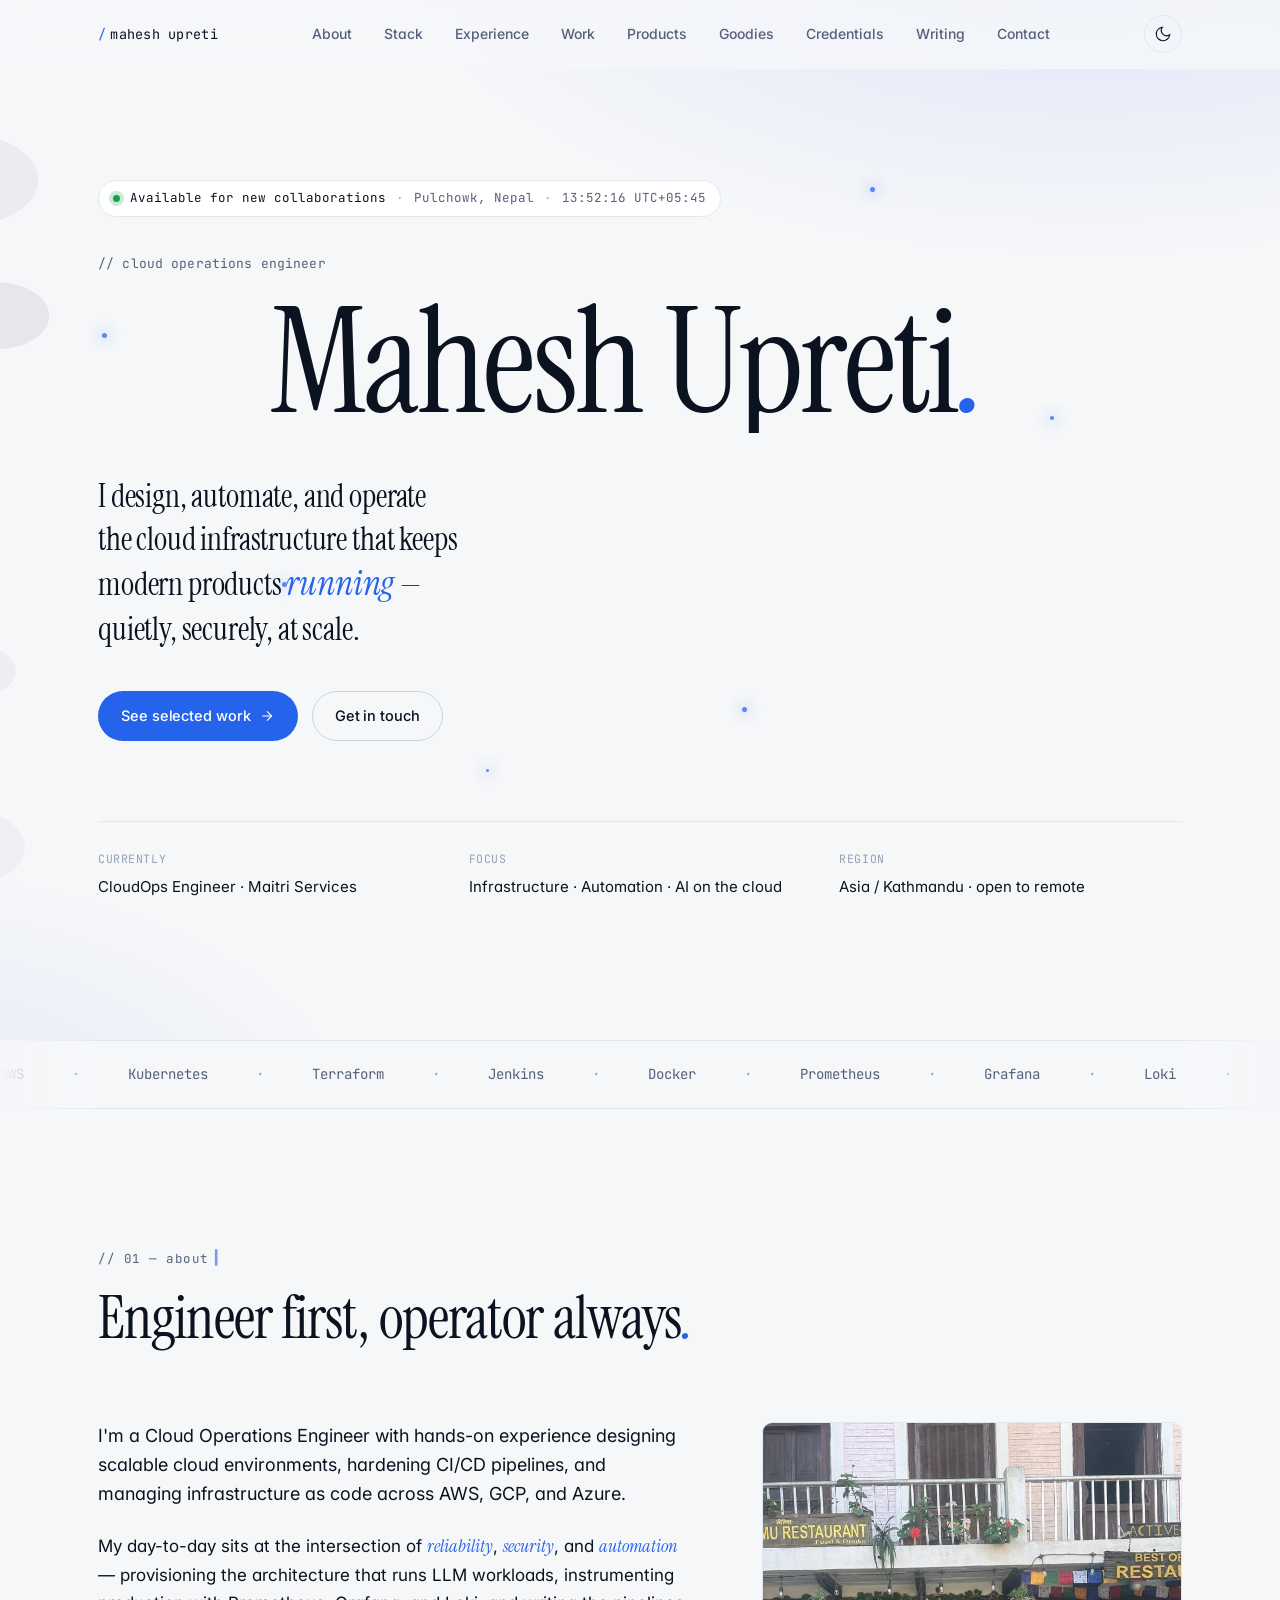
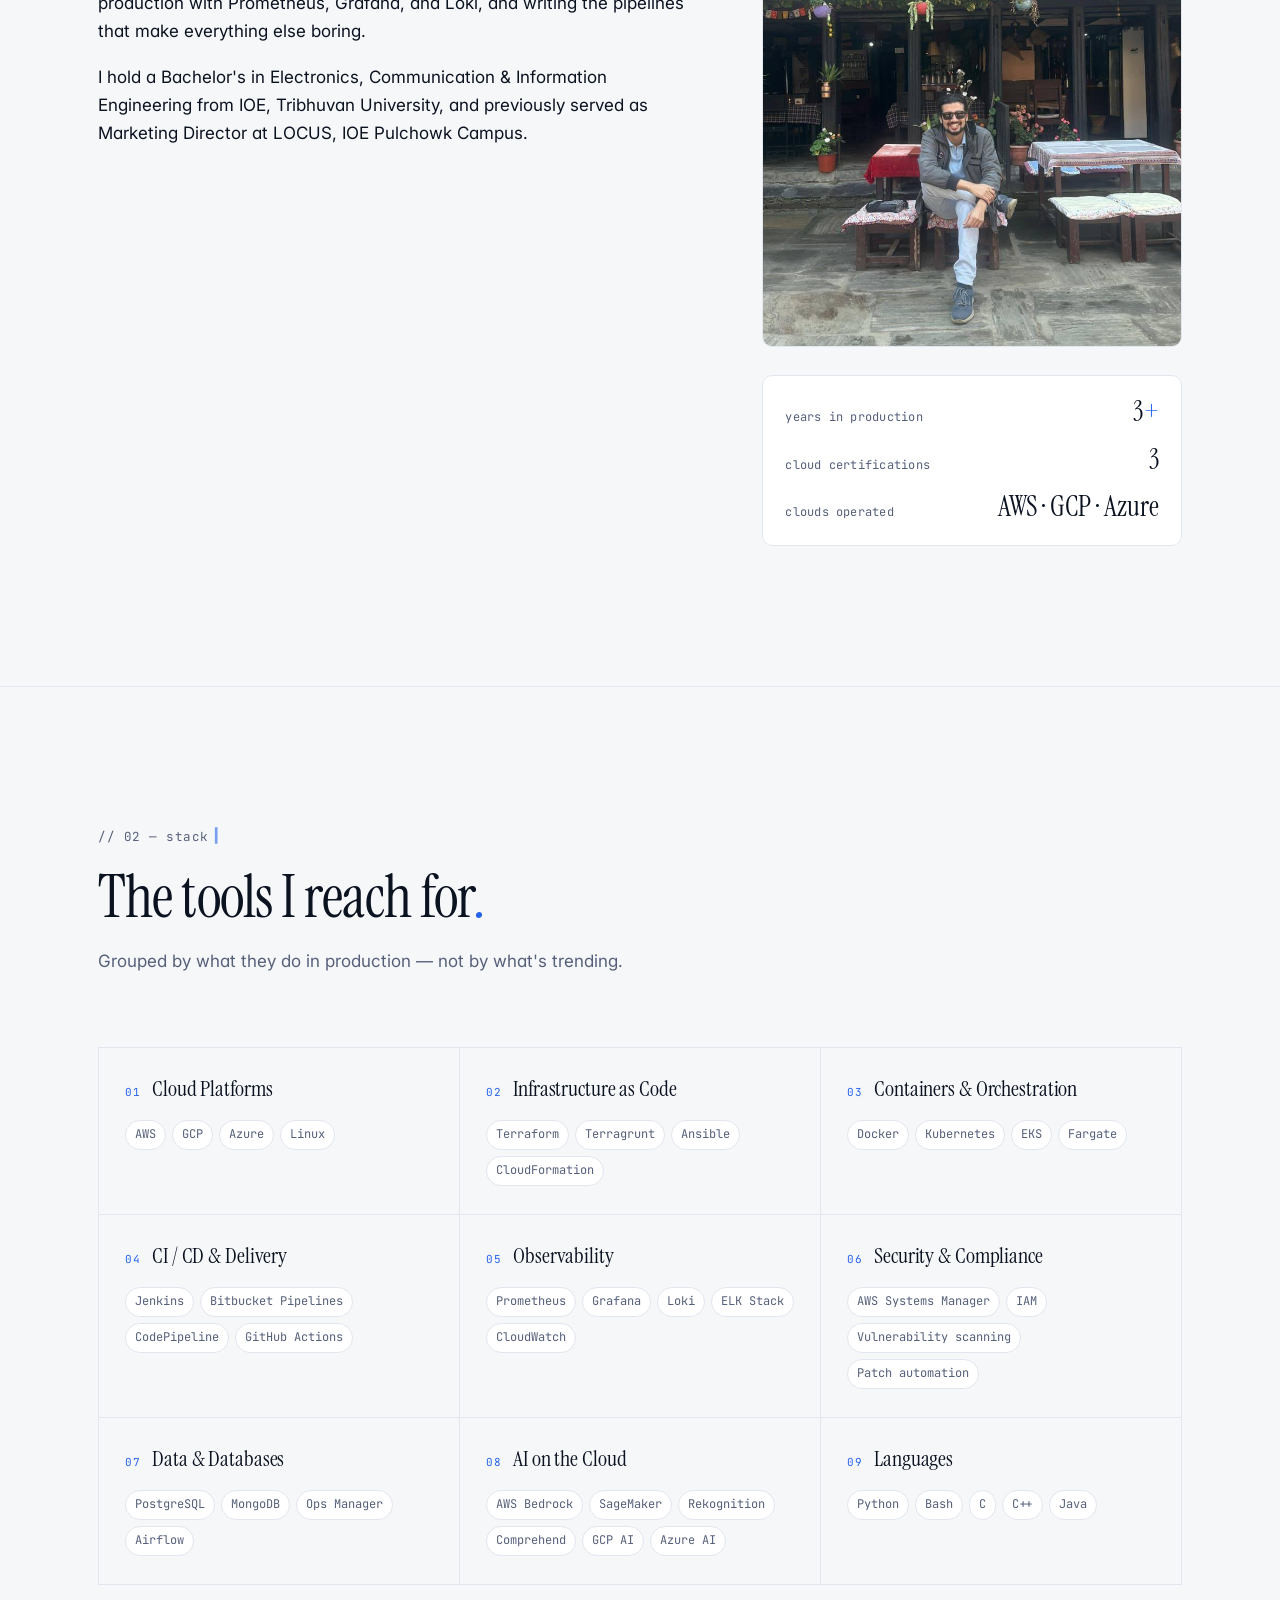
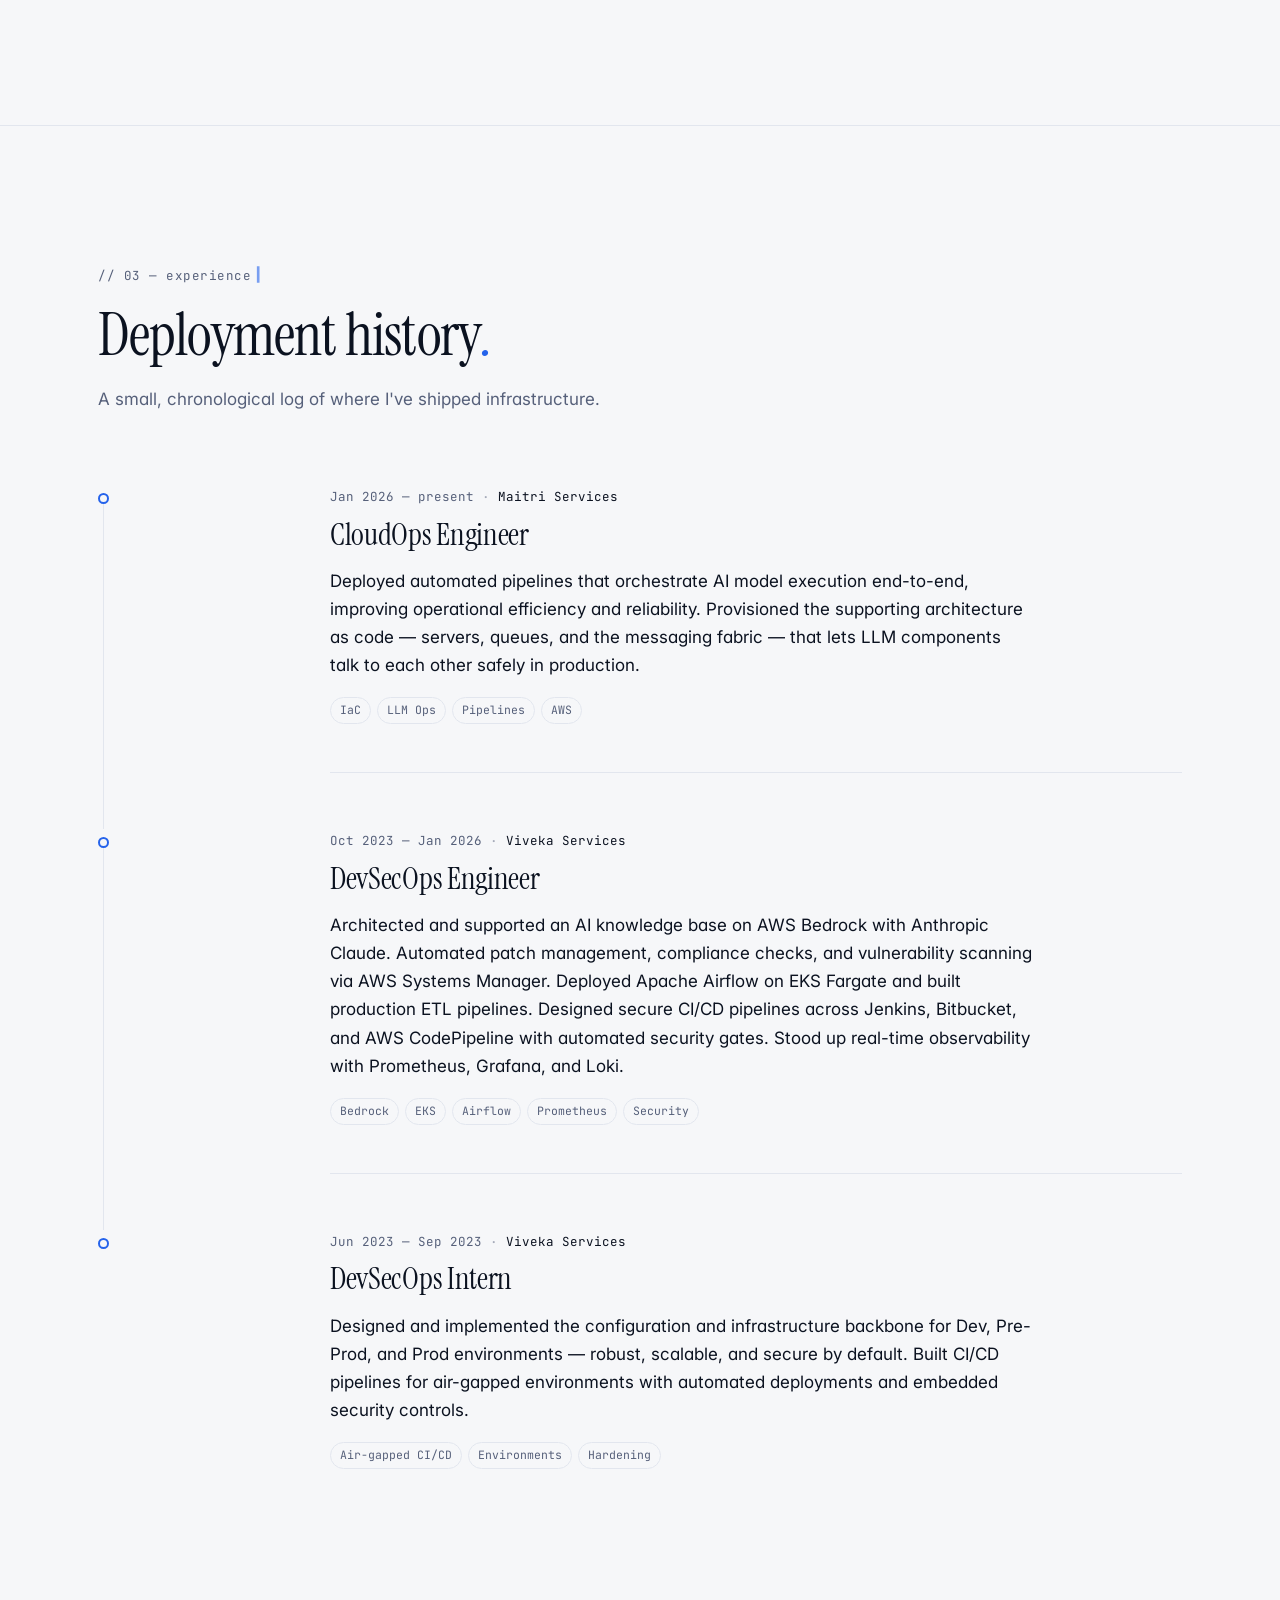
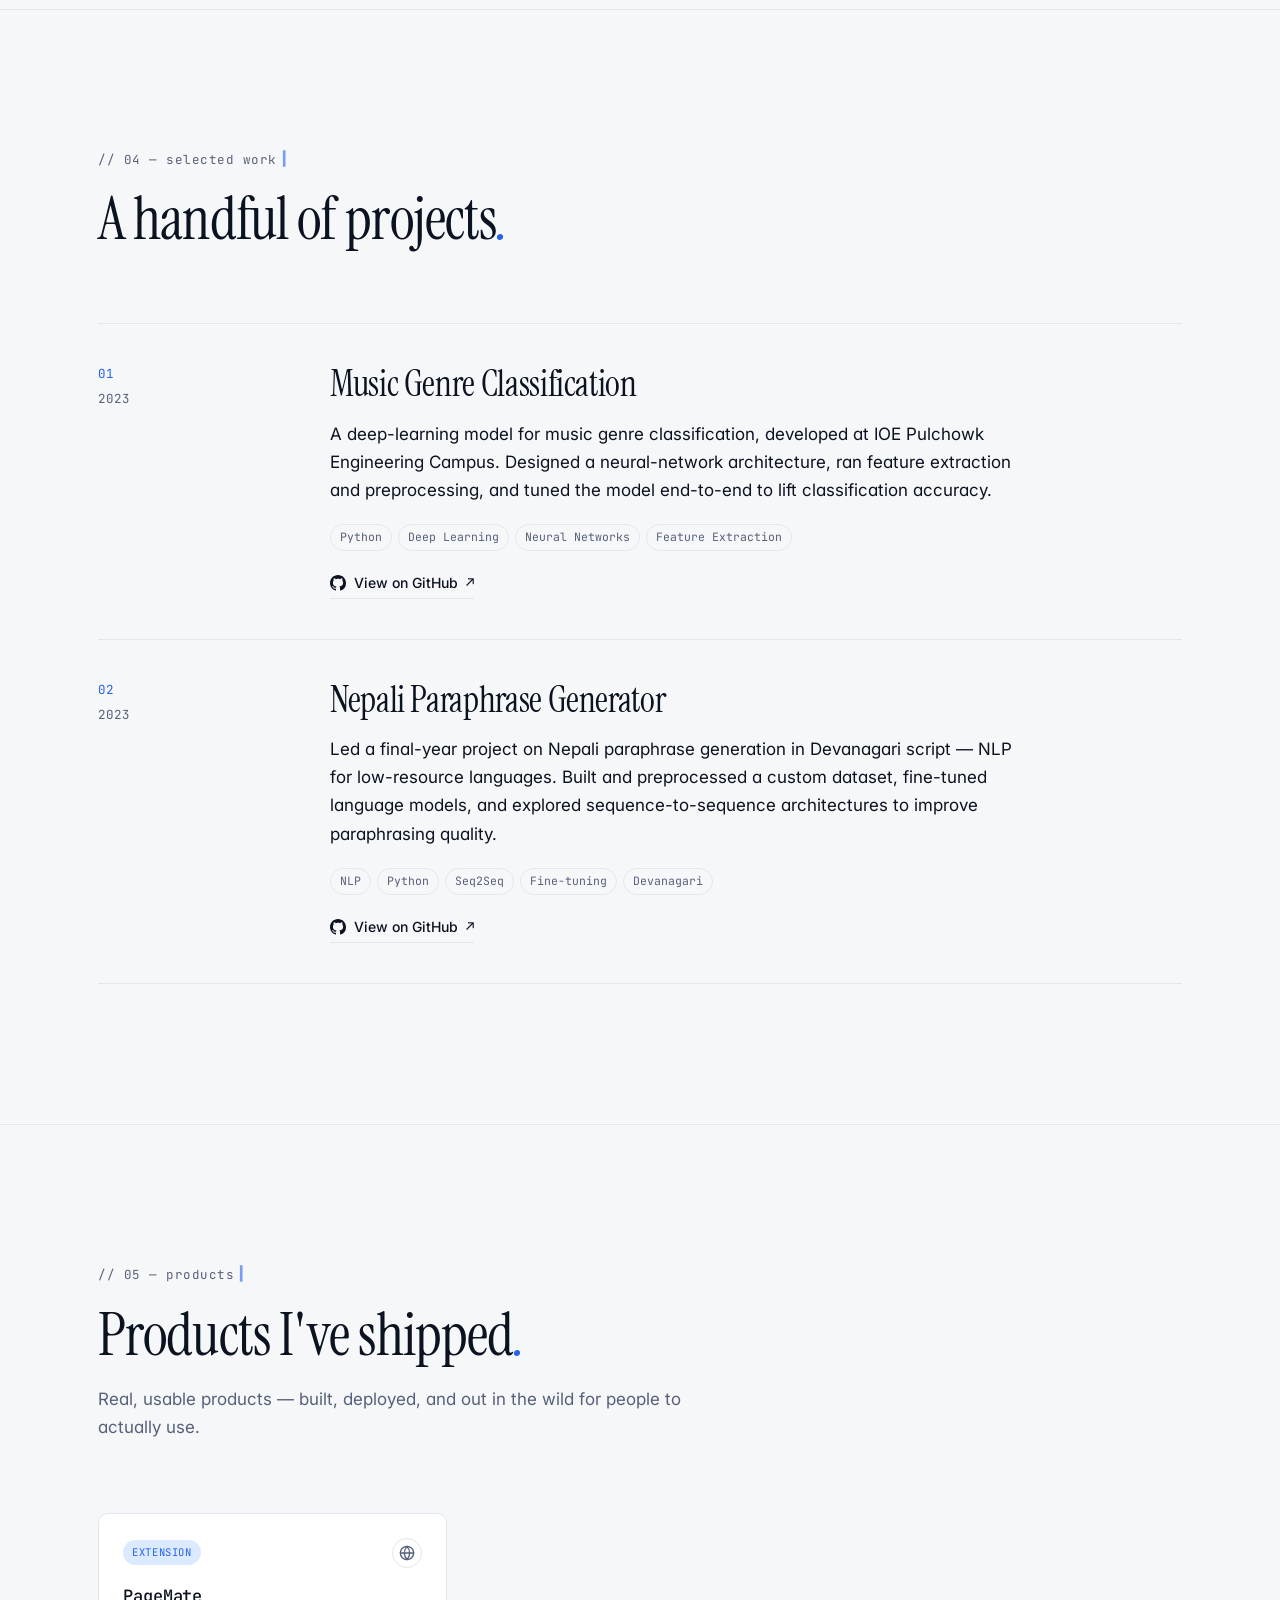
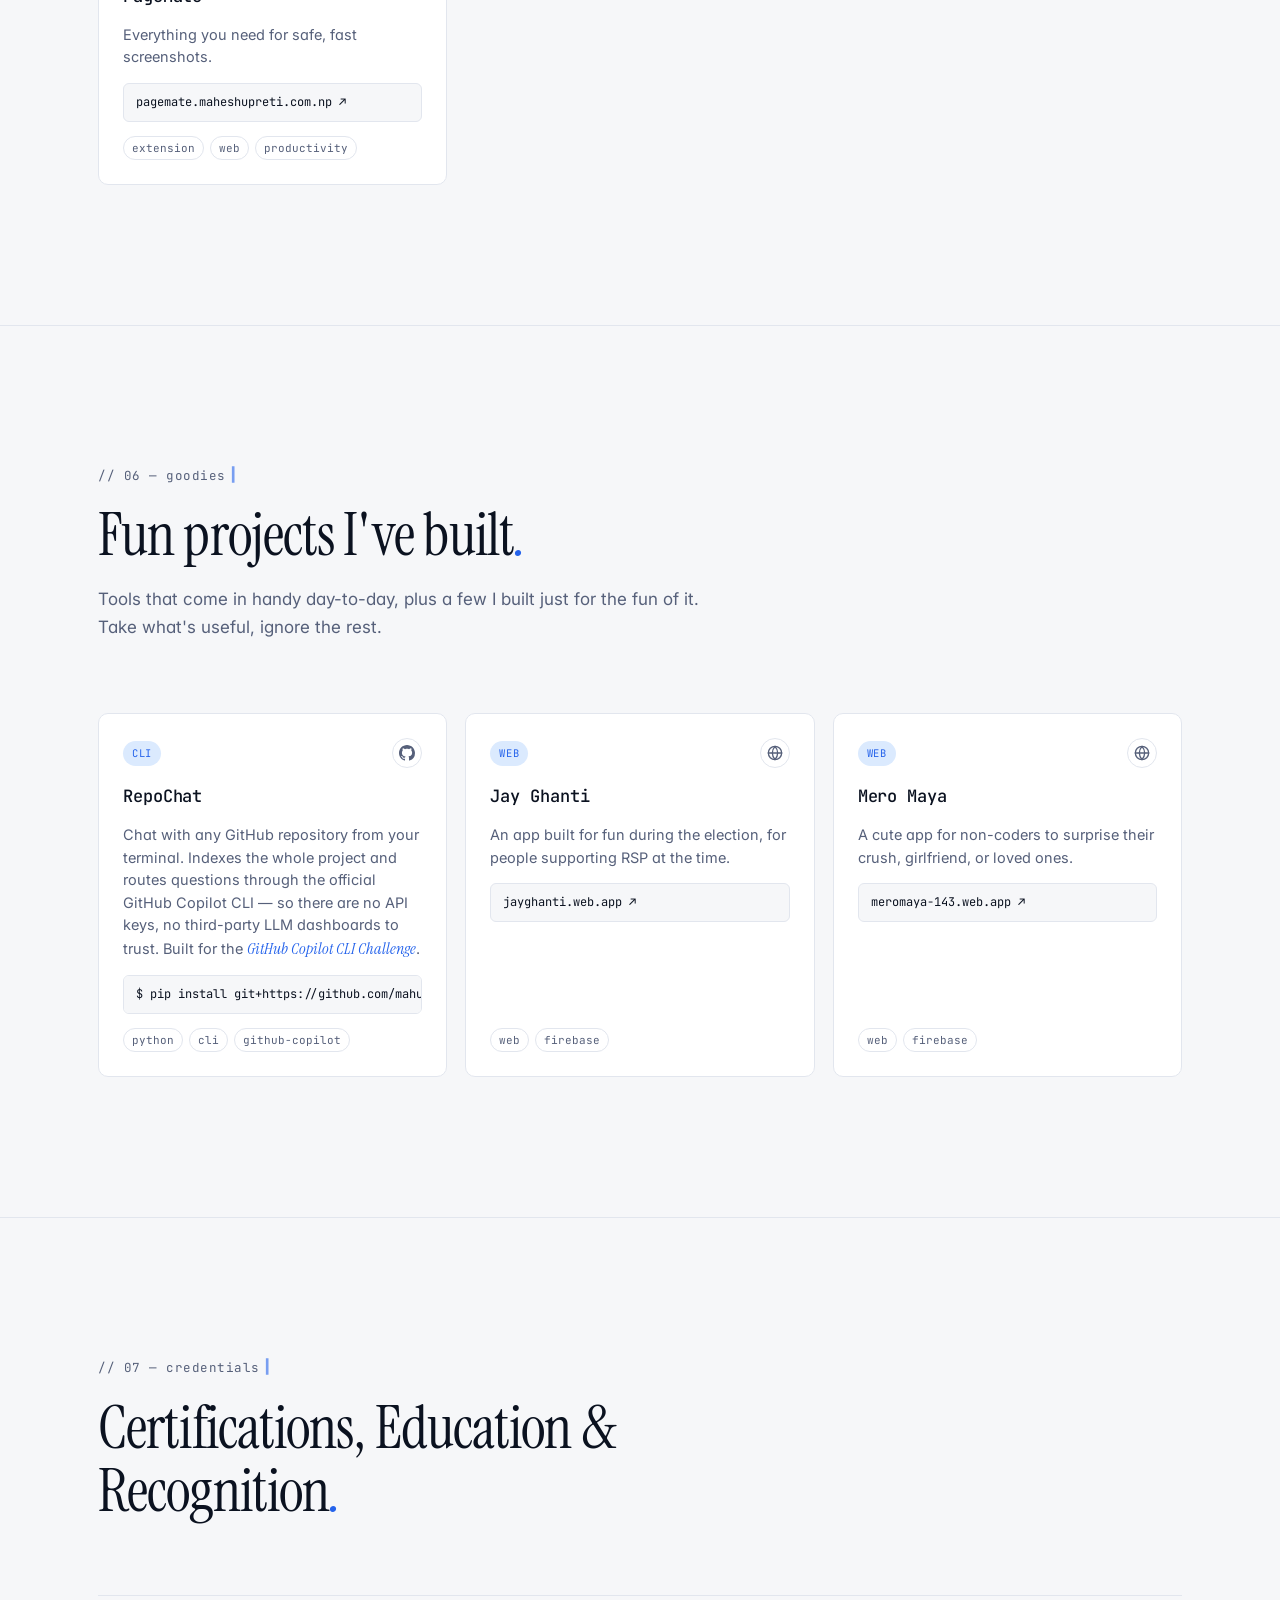
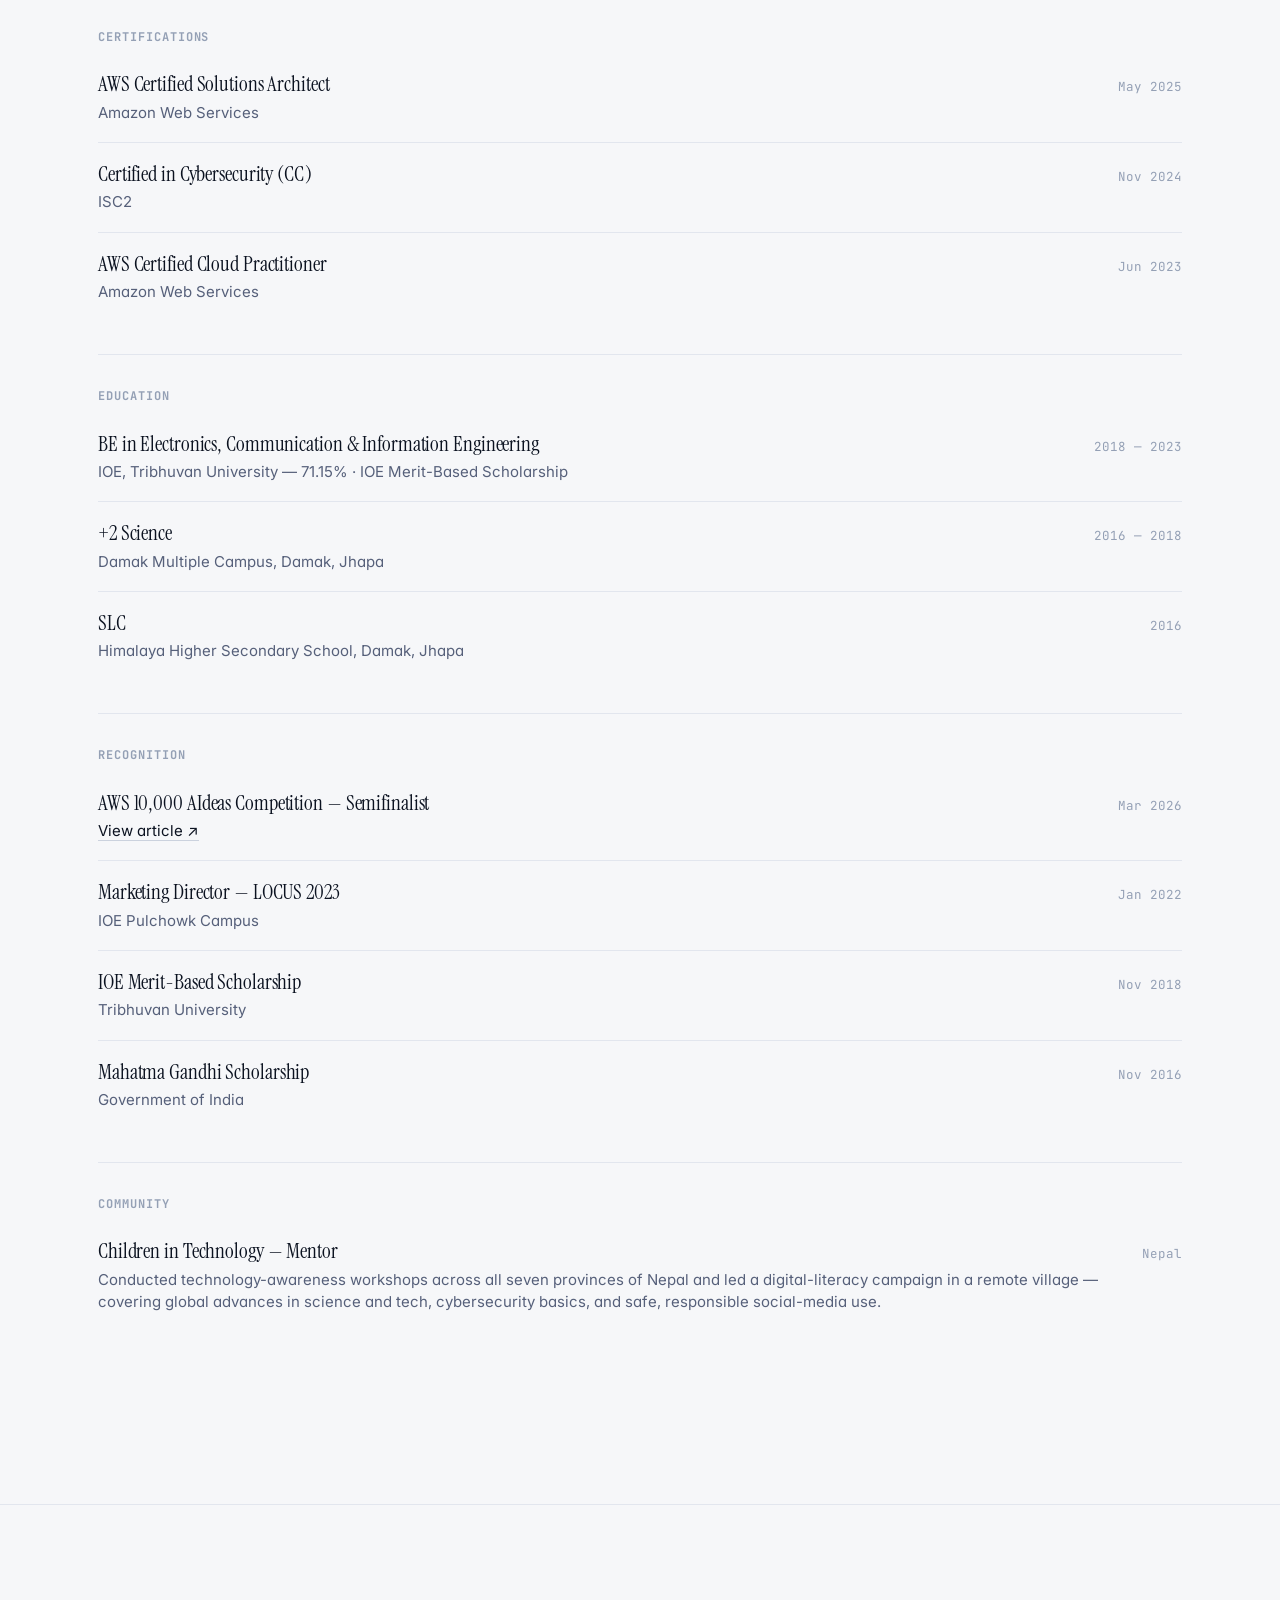
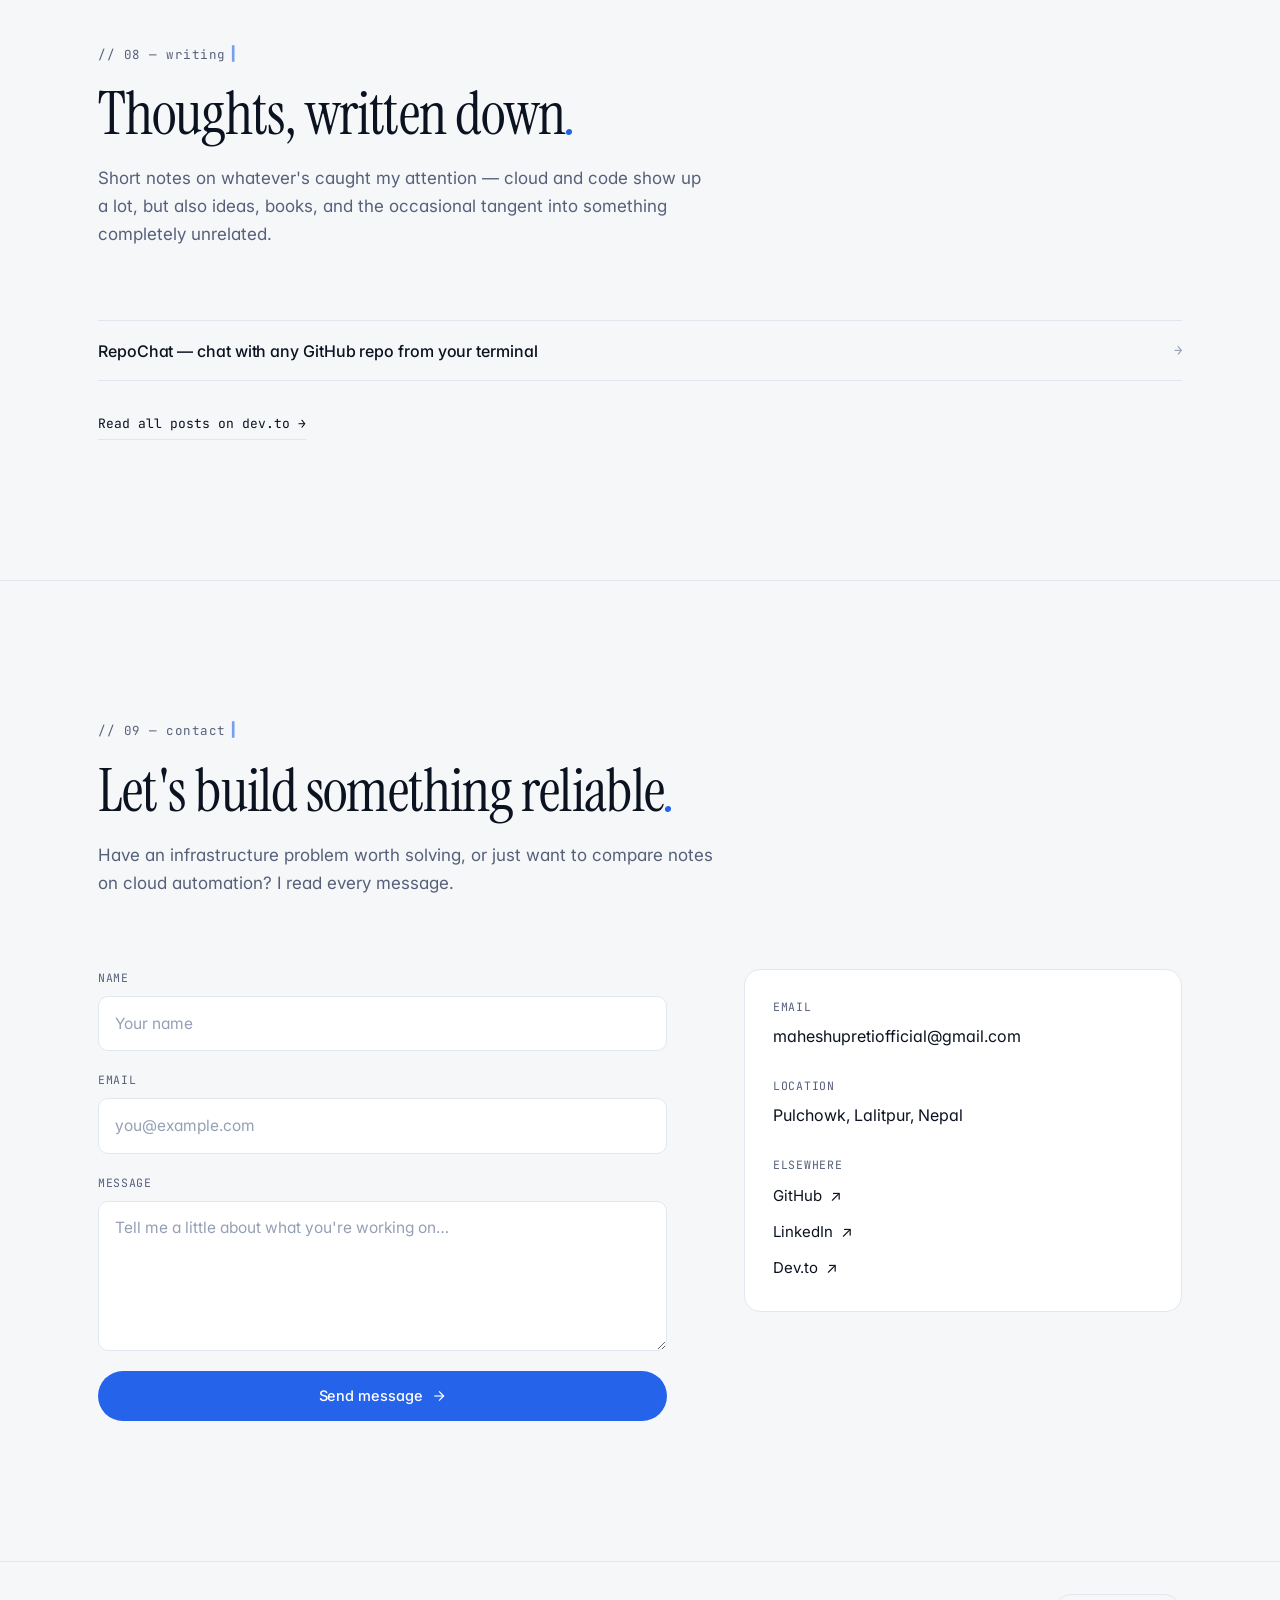
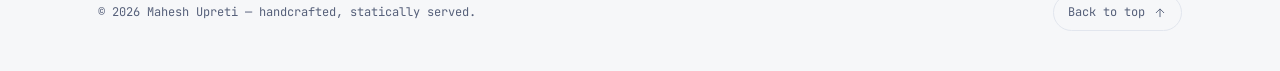
==== index.html @ 6ba9c2d0 "set PageMate description" ====
<!DOCTYPE html>
<html lang="en">
<head>
  <meta charset="UTF-8" />
  <meta name="viewport" content="width=device-width, initial-scale=1.0" />
  <title>Mahesh Upreti — Cloud Operations Engineer</title>
  <meta name="description" content="Mahesh Upreti is a Cloud Operations Engineer specialising in scalable infrastructure, secure automation, and cloud-native AI systems." />
  <meta name="theme-color" content="#0B0F1A" media="(prefers-color-scheme: dark)" />
  <meta name="theme-color" content="#F6F7F9" media="(prefers-color-scheme: light)" />
  <link rel="stylesheet" href="styles.css" />
  <link rel="preconnect" href="https://fonts.googleapis.com" />
  <link rel="preconnect" href="https://fonts.gstatic.com" crossorigin />
  <link href="https://fonts.googleapis.com/css2?family=Inter:wght@400;500;600;700&family=Instrument+Serif:ital@0;1&family=JetBrains+Mono:wght@400;500&display=swap" rel="stylesheet" />
  <script>
    (function () {
      var stored = localStorage.getItem('theme');
      var theme = stored || (window.matchMedia('(prefers-color-scheme: light)').matches ? 'light' : 'dark');
      document.documentElement.setAttribute('data-theme', theme);
    })();
  </script>
</head>
<body>

  <div class="scroll-progress" id="scrollProgress" aria-hidden="true"></div>

  <!-- Navigation -->
  <nav class="nav" id="nav" aria-label="Main navigation">
    <div class="container nav__inner">
      <a href="#hero" class="nav__logo" aria-label="Home">
        <span class="nav__logo-mark">/</span><span class="nav__logo-text">mahesh upreti</span>
      </a>

      <ul class="nav__links" id="navLinks" role="list">
        <li><a href="#about">About</a></li>
        <li><a href="#stack">Stack</a></li>
        <li><a href="#experience">Experience</a></li>
        <li><a href="#work">Work</a></li>
        <li><a href="#products">Products</a></li>
        <li><a href="#goodies">Goodies</a></li>
        <li><a href="#credentials">Credentials</a></li>
        <li><a href="#writing">Writing</a></li>
        <li><a href="#contact">Contact</a></li>
      </ul>

      <div class="nav__actions">
        <button class="theme-toggle" id="themeToggle" aria-label="Toggle dark and light mode">
          <svg class="theme-toggle__icon theme-toggle__icon--sun" viewBox="0 0 24 24" fill="none" stroke="currentColor" stroke-width="1.5" width="18" height="18" aria-hidden="true">
            <circle cx="12" cy="12" r="4"/>
            <path d="M12 2v2M12 20v2M4.93 4.93l1.41 1.41M17.66 17.66l1.41 1.41M2 12h2M20 12h2M4.93 19.07l1.41-1.41M17.66 6.34l1.41-1.41"/>
          </svg>
          <svg class="theme-toggle__icon theme-toggle__icon--moon" viewBox="0 0 24 24" fill="none" stroke="currentColor" stroke-width="1.5" width="18" height="18" aria-hidden="true">
            <path d="M21 12.79A9 9 0 1 1 11.21 3 7 7 0 0 0 21 12.79z"/>
          </svg>
        </button>
        <button class="nav__toggle" id="navToggle" aria-label="Toggle menu" aria-expanded="false">
          <span></span><span></span>
        </button>
      </div>
    </div>
  </nav>

  <!-- Hero -->
  <header class="hero" id="hero">
    <div class="hero__sky" aria-hidden="true">
      <svg class="hero__cloud hero__cloud--1" viewBox="0 0 200 100" xmlns="http://www.w3.org/2000/svg">
        <ellipse cx="55" cy="65" rx="38" ry="22"/>
        <ellipse cx="95"  cy="52" rx="48" ry="28"/>
        <ellipse cx="140" cy="62" rx="38" ry="24"/>
      </svg>
      <svg class="hero__cloud hero__cloud--2" viewBox="0 0 200 100" xmlns="http://www.w3.org/2000/svg">
        <ellipse cx="55" cy="65" rx="38" ry="22"/>
        <ellipse cx="95"  cy="52" rx="48" ry="28"/>
        <ellipse cx="140" cy="62" rx="38" ry="24"/>
      </svg>
      <svg class="hero__cloud hero__cloud--3" viewBox="0 0 200 100" xmlns="http://www.w3.org/2000/svg">
        <ellipse cx="55" cy="65" rx="38" ry="22"/>
        <ellipse cx="95"  cy="52" rx="48" ry="28"/>
        <ellipse cx="140" cy="62" rx="38" ry="24"/>
      </svg>
      <svg class="hero__cloud hero__cloud--4" viewBox="0 0 200 100" xmlns="http://www.w3.org/2000/svg">
        <ellipse cx="55" cy="65" rx="38" ry="22"/>
        <ellipse cx="95"  cy="52" rx="48" ry="28"/>
        <ellipse cx="140" cy="62" rx="38" ry="24"/>
      </svg>

      <span class="hero__packet hero__packet--1"></span>
      <span class="hero__packet hero__packet--2"></span>
      <span class="hero__packet hero__packet--3"></span>
      <span class="hero__packet hero__packet--4"></span>
      <span class="hero__packet hero__packet--5"></span>
      <span class="hero__packet hero__packet--6"></span>
    </div>
    <div class="container hero__inner">
      <div class="hero__status animate-in">
        <span class="status-dot" aria-hidden="true"></span>
        <span class="status-text">Available for new collaborations</span>
        <span class="status-sep" aria-hidden="true">·</span>
        <span>Pulchowk, Nepal</span>
        <span class="status-sep" aria-hidden="true">·</span>
        <span id="localTime">UTC+05:45</span>
      </div>

      <p class="hero__eyebrow animate-in" style="--delay: 0.05s">// cloud operations engineer</p>

      <h1 class="hero__name animate-in" style="--delay: 0.1s">
        Mahesh Upreti<span class="serif-italic">.</span>
      </h1>

      <p class="hero__lede animate-in" style="--delay: 0.2s">
        I design, automate, and operate the cloud infrastructure that keeps
        modern products <em>running</em> — quietly, securely, at scale.
      </p>

      <div class="hero__actions animate-in" style="--delay: 0.3s">
        <a href="#work" class="btn btn--primary">
          <span>See selected work</span>
          <svg viewBox="0 0 24 24" fill="none" stroke="currentColor" stroke-width="1.6" width="16" height="16" aria-hidden="true">
            <line x1="5" y1="12" x2="19" y2="12"/><polyline points="12 5 19 12 12 19"/>
          </svg>
        </a>
        <a href="#contact" class="btn btn--ghost">Get in touch</a>
      </div>

      <dl class="hero__meta animate-in" style="--delay: 0.4s">
        <div>
          <dt>Currently</dt>
          <dd>CloudOps Engineer · Maitri Services</dd>
        </div>
        <div>
          <dt>Focus</dt>
          <dd>Infrastructure · Automation · AI on the cloud</dd>
        </div>
        <div>
          <dt>Region</dt>
          <dd>Asia / Kathmandu · open to remote</dd>
        </div>
      </dl>
    </div>
  </header>

  <!-- Tech marquee — infinite scroll, decorative -->
  <aside class="marquee" aria-hidden="true">
    <div class="marquee__track">
      <span class="marquee__item">AWS</span>
      <span class="marquee__item">Kubernetes</span>
      <span class="marquee__item">Terraform</span>
      <span class="marquee__item">Jenkins</span>
      <span class="marquee__item">Docker</span>
      <span class="marquee__item">Prometheus</span>
      <span class="marquee__item">Grafana</span>
      <span class="marquee__item">Loki</span>
      <span class="marquee__item">Bedrock</span>
      <span class="marquee__item">Python</span>
      <span class="marquee__item">Bash</span>
      <span class="marquee__item">Ansible</span>
      <span class="marquee__item">GCP</span>
      <span class="marquee__item">Azure</span>
      <span class="marquee__item">EKS Fargate</span>
      <span class="marquee__item">Helm</span>
      <span class="marquee__item">CloudWatch</span>
      <span class="marquee__item">PostgreSQL</span>
      <span class="marquee__item">MongoDB</span>
      <span class="marquee__item">Airflow</span>
      <!-- duplicated for seamless loop -->
      <span class="marquee__item">AWS</span>
      <span class="marquee__item">Kubernetes</span>
      <span class="marquee__item">Terraform</span>
      <span class="marquee__item">Jenkins</span>
      <span class="marquee__item">Docker</span>
      <span class="marquee__item">Prometheus</span>
      <span class="marquee__item">Grafana</span>
      <span class="marquee__item">Loki</span>
      <span class="marquee__item">Bedrock</span>
      <span class="marquee__item">Python</span>
      <span class="marquee__item">Bash</span>
      <span class="marquee__item">Ansible</span>
      <span class="marquee__item">GCP</span>
      <span class="marquee__item">Azure</span>
      <span class="marquee__item">EKS Fargate</span>
      <span class="marquee__item">Helm</span>
      <span class="marquee__item">CloudWatch</span>
      <span class="marquee__item">PostgreSQL</span>
      <span class="marquee__item">MongoDB</span>
      <span class="marquee__item">Airflow</span>
    </div>
  </aside>

  <main>

    <!-- About -->
    <section class="section about" id="about">
      <div class="container">
        <div class="section__head reveal">
          <p class="section__label">// 01 — about</p>
          <h2 class="section__title">Engineer first, operator always<span class="serif-italic">.</span></h2>
        </div>

        <div class="about__grid">
          <div class="about__copy reveal" style="--delay: 0.1s">
            <p class="lede">
              I'm a Cloud Operations Engineer with hands-on experience designing
              scalable cloud environments, hardening CI/CD pipelines, and managing
              infrastructure as code across AWS, GCP, and Azure.
            </p>
            <p>
              My day-to-day sits at the intersection of <em>reliability</em>,
              <em>security</em>, and <em>automation</em> — provisioning the
              architecture that runs LLM workloads, instrumenting production with
              Prometheus, Grafana, and Loki, and writing the pipelines that make
              everything else boring.
            </p>
            <p>
              I hold a Bachelor's in Electronics, Communication &amp; Information
              Engineering from IOE, Tribhuvan University, and previously served
              as Marketing Director at LOCUS, IOE Pulchowk Campus.
            </p>
          </div>

          <aside class="about__side reveal reveal--right" style="--delay: 0.2s">
            <figure class="about__portrait">
              <img src="images/profle.jpg" alt="Portrait of Mahesh Upreti" />
            </figure>
            <dl class="about__stats">
              <div>
                <dt>Years in production</dt>
                <dd><span data-count="3">0</span><span class="stat__plus">+</span></dd>
              </div>
              <div>
                <dt>Cloud certifications</dt>
                <dd><span data-count="3">0</span></dd>
              </div>
              <div>
                <dt>Clouds operated</dt>
                <dd>AWS · GCP · Azure</dd>
              </div>
            </dl>
          </aside>
        </div>
      </div>
    </section>

    <!-- Stack -->
    <section class="section stack" id="stack">
      <div class="container">
        <div class="section__head reveal">
          <p class="section__label">// 02 — stack</p>
          <h2 class="section__title">The tools I reach for<span class="serif-italic">.</span></h2>
          <p class="section__sub">Grouped by what they do in production — not by what's trending.</p>
        </div>

        <div class="stack__grid">

          <article class="stack-card reveal">
            <header class="stack-card__head">
              <span class="stack-card__num">01</span>
              <h3>Cloud Platforms</h3>
            </header>
            <ul class="stack-card__tags">
              <li>AWS</li><li>GCP</li><li>Azure</li><li>Linux</li>
            </ul>
          </article>

          <article class="stack-card reveal" style="--delay: 0.05s">
            <header class="stack-card__head">
              <span class="stack-card__num">02</span>
              <h3>Infrastructure as Code</h3>
            </header>
            <ul class="stack-card__tags">
              <li>Terraform</li><li>Terragrunt</li><li>Ansible</li><li>CloudFormation</li>
            </ul>
          </article>

          <article class="stack-card reveal" style="--delay: 0.1s">
            <header class="stack-card__head">
              <span class="stack-card__num">03</span>
              <h3>Containers &amp; Orchestration</h3>
            </header>
            <ul class="stack-card__tags">
              <li>Docker</li><li>Kubernetes</li><li>EKS</li><li>Fargate</li>
            </ul>
          </article>

          <article class="stack-card reveal" style="--delay: 0.15s">
            <header class="stack-card__head">
              <span class="stack-card__num">04</span>
              <h3>CI / CD &amp; Delivery</h3>
            </header>
            <ul class="stack-card__tags">
              <li>Jenkins</li><li>Bitbucket Pipelines</li><li>CodePipeline</li><li>GitHub Actions</li>
            </ul>
          </article>

          <article class="stack-card reveal" style="--delay: 0.2s">
            <header class="stack-card__head">
              <span class="stack-card__num">05</span>
              <h3>Observability</h3>
            </header>
            <ul class="stack-card__tags">
              <li>Prometheus</li><li>Grafana</li><li>Loki</li><li>ELK Stack</li><li>CloudWatch</li>
            </ul>
          </article>

          <article class="stack-card reveal" style="--delay: 0.25s">
            <header class="stack-card__head">
              <span class="stack-card__num">06</span>
              <h3>Security &amp; Compliance</h3>
            </header>
            <ul class="stack-card__tags">
              <li>AWS Systems Manager</li><li>IAM</li><li>Vulnerability scanning</li><li>Patch automation</li>
            </ul>
          </article>

          <article class="stack-card reveal" style="--delay: 0.3s">
            <header class="stack-card__head">
              <span class="stack-card__num">07</span>
              <h3>Data &amp; Databases</h3>
            </header>
            <ul class="stack-card__tags">
              <li>PostgreSQL</li><li>MongoDB</li><li>Ops Manager</li><li>Airflow</li>
            </ul>
          </article>

          <article class="stack-card reveal" style="--delay: 0.35s">
            <header class="stack-card__head">
              <span class="stack-card__num">08</span>
              <h3>AI on the Cloud</h3>
            </header>
            <ul class="stack-card__tags">
              <li>AWS Bedrock</li><li>SageMaker</li><li>Rekognition</li><li>Comprehend</li><li>GCP AI</li><li>Azure AI</li>
            </ul>
          </article>

          <article class="stack-card reveal" style="--delay: 0.4s">
            <header class="stack-card__head">
              <span class="stack-card__num">09</span>
              <h3>Languages</h3>
            </header>
            <ul class="stack-card__tags">
              <li>Python</li><li>Bash</li><li>C</li><li>C++</li><li>Java</li>
            </ul>
          </article>

        </div>
      </div>
    </section>

    <!-- Experience -->
    <section class="section experience" id="experience">
      <div class="container">
        <div class="section__head reveal">
          <p class="section__label">// 03 — experience</p>
          <h2 class="section__title">Deployment history<span class="serif-italic">.</span></h2>
          <p class="section__sub">A small, chronological log of where I've shipped infrastructure.</p>
        </div>

        <ol class="timeline">
          <li class="timeline__item reveal reveal--left">
            <div class="timeline__rail" aria-hidden="true">
              <span class="timeline__node"></span>
            </div>
            <div class="timeline__body">
              <p class="timeline__meta">
                <span class="timeline__date">Jan 2026 — present</span>
                <span class="timeline__sep">·</span>
                <span class="timeline__loc">Maitri Services</span>
              </p>
              <h3 class="timeline__title">CloudOps Engineer</h3>
              <p class="timeline__desc">
                Deployed automated pipelines that orchestrate AI model execution end-to-end,
                improving operational efficiency and reliability. Provisioned the supporting
                architecture as code — servers, queues, and the messaging fabric — that lets
                LLM components talk to each other safely in production.
              </p>
              <ul class="timeline__tags">
                <li>IaC</li><li>LLM Ops</li><li>Pipelines</li><li>AWS</li>
              </ul>
            </div>
          </li>

          <li class="timeline__item reveal reveal--left" style="--delay: 0.1s">
            <div class="timeline__rail" aria-hidden="true">
              <span class="timeline__node"></span>
            </div>
            <div class="timeline__body">
              <p class="timeline__meta">
                <span class="timeline__date">Oct 2023 — Jan 2026</span>
                <span class="timeline__sep">·</span>
                <span class="timeline__loc">Viveka Services</span>
              </p>
              <h3 class="timeline__title">DevSecOps Engineer</h3>
              <p class="timeline__desc">
                Architected and supported an AI knowledge base on AWS Bedrock with
                Anthropic Claude. Automated patch management, compliance checks, and
                vulnerability scanning via AWS Systems Manager. Deployed Apache Airflow
                on EKS Fargate and built production ETL pipelines. Designed secure CI/CD
                pipelines across Jenkins, Bitbucket, and AWS CodePipeline with automated
                security gates. Stood up real-time observability with Prometheus, Grafana, and Loki.
              </p>
              <ul class="timeline__tags">
                <li>Bedrock</li><li>EKS</li><li>Airflow</li><li>Prometheus</li><li>Security</li>
              </ul>
            </div>
          </li>

          <li class="timeline__item reveal reveal--left" style="--delay: 0.2s">
            <div class="timeline__rail" aria-hidden="true">
              <span class="timeline__node"></span>
            </div>
            <div class="timeline__body">
              <p class="timeline__meta">
                <span class="timeline__date">Jun 2023 — Sep 2023</span>
                <span class="timeline__sep">·</span>
                <span class="timeline__loc">Viveka Services</span>
              </p>
              <h3 class="timeline__title">DevSecOps Intern</h3>
              <p class="timeline__desc">
                Designed and implemented the configuration and infrastructure backbone for
                Dev, Pre-Prod, and Prod environments — robust, scalable, and secure by default.
                Built CI/CD pipelines for air-gapped environments with automated deployments
                and embedded security controls.
              </p>
              <ul class="timeline__tags">
                <li>Air-gapped CI/CD</li><li>Environments</li><li>Hardening</li>
              </ul>
            </div>
          </li>
        </ol>
      </div>
    </section>

    <!-- Work / Projects -->
    <section class="section work" id="work">
      <div class="container">
        <div class="section__head reveal">
          <p class="section__label">// 04 — selected work</p>
          <h2 class="section__title">A handful of projects<span class="serif-italic">.</span></h2>
        </div>

        <div class="work__list">

          <article class="work-item reveal reveal--right">
            <div class="work-item__meta">
              <span class="work-item__index">01</span>
              <span class="work-item__year">2023</span>
            </div>
            <div class="work-item__body">
              <h3 class="work-item__title">Music Genre Classification</h3>
              <p class="work-item__desc">
                A deep-learning model for music genre classification, developed at IOE Pulchowk
                Engineering Campus. Designed a neural-network architecture, ran feature extraction
                and preprocessing, and tuned the model end-to-end to lift classification accuracy.
              </p>
              <ul class="work-item__tags">
                <li>Python</li><li>Deep Learning</li><li>Neural Networks</li><li>Feature Extraction</li>
              </ul>
              <a class="work-item__link" href="https://github.com/mahupreti" target="_blank" rel="noopener noreferrer">
                <svg viewBox="0 0 24 24" fill="currentColor" width="16" height="16" aria-hidden="true">
                  <path d="M12 0C5.37 0 0 5.37 0 12c0 5.31 3.435 9.795 8.205 11.385.6.105.825-.255.825-.57 0-.285-.015-1.23-.015-2.235-3.015.555-3.795-.735-4.035-1.41-.135-.345-.72-1.41-1.23-1.695-.42-.225-1.02-.78-.015-.795.945-.015 1.62.87 1.845 1.23 1.08 1.815 2.805 1.305 3.495.99.105-.78.42-1.305.765-1.605-2.67-.3-5.46-1.335-5.46-5.925 0-1.305.465-2.385 1.23-3.225-.12-.3-.54-1.53.12-3.18 0 0 1.005-.315 3.3 1.23.96-.27 1.98-.405 3-.405s2.04.135 3 .405c2.295-1.56 3.3-1.23 3.3-1.23.66 1.65.24 2.88.12 3.18.765.84 1.23 1.905 1.23 3.225 0 4.605-2.805 5.625-5.475 5.925.435.375.81 1.095.81 2.22 0 1.605-.015 2.895-.015 3.3 0 .315.225.69.825.57A12.02 12.02 0 0 0 24 12c0-6.63-5.37-12-12-12z"/>
                </svg>
                <span>View on GitHub</span>
                <span class="work-item__link-arrow" aria-hidden="true">↗</span>
              </a>
            </div>
          </article>

          <article class="work-item reveal reveal--right" style="--delay: 0.1s">
            <div class="work-item__meta">
              <span class="work-item__index">02</span>
              <span class="work-item__year">2023</span>
            </div>
            <div class="work-item__body">
              <h3 class="work-item__title">Nepali Paraphrase Generator</h3>
              <p class="work-item__desc">
                Led a final-year project on Nepali paraphrase generation in Devanagari script —
                NLP for low-resource languages. Built and preprocessed a custom dataset,
                fine-tuned language models, and explored sequence-to-sequence architectures
                to improve paraphrasing quality.
              </p>
              <ul class="work-item__tags">
                <li>NLP</li><li>Python</li><li>Seq2Seq</li><li>Fine-tuning</li><li>Devanagari</li>
              </ul>
              <a class="work-item__link" href="https://github.com/mahupreti" target="_blank" rel="noopener noreferrer">
                <svg viewBox="0 0 24 24" fill="currentColor" width="16" height="16" aria-hidden="true">
                  <path d="M12 0C5.37 0 0 5.37 0 12c0 5.31 3.435 9.795 8.205 11.385.6.105.825-.255.825-.57 0-.285-.015-1.23-.015-2.235-3.015.555-3.795-.735-4.035-1.41-.135-.345-.72-1.41-1.23-1.695-.42-.225-1.02-.78-.015-.795.945-.015 1.62.87 1.845 1.23 1.08 1.815 2.805 1.305 3.495.99.105-.78.42-1.305.765-1.605-2.67-.3-5.46-1.335-5.46-5.925 0-1.305.465-2.385 1.23-3.225-.12-.3-.54-1.53.12-3.18 0 0 1.005-.315 3.3 1.23.96-.27 1.98-.405 3-.405s2.04.135 3 .405c2.295-1.56 3.3-1.23 3.3-1.23.66 1.65.24 2.88.12 3.18.765.84 1.23 1.905 1.23 3.225 0 4.605-2.805 5.625-5.475 5.925.435.375.81 1.095.81 2.22 0 1.605-.015 2.895-.015 3.3 0 .315.225.69.825.57A12.02 12.02 0 0 0 24 12c0-6.63-5.37-12-12-12z"/>
                </svg>
                <span>View on GitHub</span>
                <span class="work-item__link-arrow" aria-hidden="true">↗</span>
              </a>
            </div>
          </article>

        </div>
      </div>
    </section>

    <!-- Products: shipped, usable products -->
    <section class="section products" id="products">
      <div class="container">
        <div class="section__head reveal">
          <p class="section__label">// 05 — products</p>
          <h2 class="section__title">Products I've shipped<span class="serif-italic">.</span></h2>
          <p class="section__sub">
            Real, usable products — built, deployed, and out in the wild for people to actually use.
          </p>
        </div>

        <!-- To add a product, copy the <article class="goodie-card"> block and update the fields. -->
        <div class="goodies__grid">

          <article class="goodie-card reveal reveal--pop float-ambient">
            <header class="goodie-card__head">
              <span class="goodie-card__type">Extension</span>
              <a class="goodie-card__link" href="https://pagemate.maheshupreti.com.np/" target="_blank" rel="noopener noreferrer" aria-label="Open PageMate">
                <svg viewBox="0 0 24 24" fill="none" stroke="currentColor" stroke-width="2" stroke-linecap="round" stroke-linejoin="round" width="16" height="16" aria-hidden="true">
                  <circle cx="12" cy="12" r="10"/><line x1="2" y1="12" x2="22" y2="12"/><path d="M12 2a15.3 15.3 0 0 1 4 10 15.3 15.3 0 0 1-4 10 15.3 15.3 0 0 1-4-10 15.3 15.3 0 0 1 4-10z"/>
                </svg>
              </a>
            </header>
            <h3 class="goodie-card__title">PageMate</h3>
            <p class="goodie-card__desc">
              Everything you need for safe, fast screenshots.
            </p>
            <a class="goodie-card__install" href="https://pagemate.maheshupreti.com.np/" target="_blank" rel="noopener noreferrer">pagemate.maheshupreti.com.np ↗</a>
            <ul class="goodie-card__tags">
              <li>extension</li><li>web</li><li>productivity</li>
            </ul>
          </article>

        </div>
      </div>
    </section>

    <!-- Goodies: published tools / modules / scripts -->
    <section class="section goodies" id="goodies">
      <div class="container">
        <div class="section__head reveal">
          <p class="section__label">// 06 — goodies</p>
          <h2 class="section__title">Fun projects I've built<span class="serif-italic">.</span></h2>
          <p class="section__sub">
            Tools that come in handy day-to-day, plus a few I built just for the fun
            of it. Take what's useful, ignore the rest.
          </p>
        </div>

        <!-- To add another tool, copy the <article class="goodie-card"> block below and update the fields. -->
        <div class="goodies__grid">

          <article class="goodie-card reveal reveal--pop float-ambient">
            <header class="goodie-card__head">
              <span class="goodie-card__type">CLI</span>
              <a class="goodie-card__link" href="https://github.com/mahupreti/repochat" target="_blank" rel="noopener noreferrer" aria-label="View RepoChat on GitHub">
                <svg viewBox="0 0 24 24" fill="currentColor" width="16" height="16" aria-hidden="true">
                  <path d="M12 0C5.37 0 0 5.37 0 12c0 5.31 3.435 9.795 8.205 11.385.6.105.825-.255.825-.57 0-.285-.015-1.23-.015-2.235-3.015.555-3.795-.735-4.035-1.41-.135-.345-.72-1.41-1.23-1.695-.42-.225-1.02-.78-.015-.795.945-.015 1.62.87 1.845 1.23 1.08 1.815 2.805 1.305 3.495.99.105-.78.42-1.305.765-1.605-2.67-.3-5.46-1.335-5.46-5.925 0-1.305.465-2.385 1.23-3.225-.12-.3-.54-1.53.12-3.18 0 0 1.005-.315 3.3 1.23.96-.27 1.98-.405 3-.405s2.04.135 3 .405c2.295-1.56 3.3-1.23 3.3-1.23.66 1.65.24 2.88.12 3.18.765.84 1.23 1.905 1.23 3.225 0 4.605-2.805 5.625-5.475 5.925.435.375.81 1.095.81 2.22 0 1.605-.015 2.895-.015 3.3 0 .315.225.69.825.57A12.02 12.02 0 0 0 24 12c0-6.63-5.37-12-12-12z"/>
                </svg>
              </a>
            </header>
            <h3 class="goodie-card__title">RepoChat</h3>
            <p class="goodie-card__desc">
              Chat with any GitHub repository from your terminal. Indexes the whole
              project and routes questions through the official GitHub Copilot CLI —
              so there are no API keys, no third-party LLM dashboards to trust.
              Built for the <em>GitHub Copilot CLI Challenge</em>.
            </p>
            <code class="goodie-card__install">$ pip install git+https://github.com/mahupreti/repochat.git</code>
            <ul class="goodie-card__tags">
              <li>python</li><li>cli</li><li>github-copilot</li>
            </ul>
          </article>

          <article class="goodie-card reveal reveal--pop float-ambient">
            <header class="goodie-card__head">
              <span class="goodie-card__type">Web</span>
              <a class="goodie-card__link" href="https://jayghanti.web.app/" target="_blank" rel="noopener noreferrer" aria-label="Open Jay Ghanti">
                <svg viewBox="0 0 24 24" fill="none" stroke="currentColor" stroke-width="2" stroke-linecap="round" stroke-linejoin="round" width="16" height="16" aria-hidden="true">
                  <circle cx="12" cy="12" r="10"/><line x1="2" y1="12" x2="22" y2="12"/><path d="M12 2a15.3 15.3 0 0 1 4 10 15.3 15.3 0 0 1-4 10 15.3 15.3 0 0 1-4-10 15.3 15.3 0 0 1 4-10z"/>
                </svg>
              </a>
            </header>
            <h3 class="goodie-card__title">Jay Ghanti</h3>
            <p class="goodie-card__desc">
              An app built for fun during the election, for people supporting RSP at the time.
            </p>
            <a class="goodie-card__install" href="https://jayghanti.web.app/" target="_blank" rel="noopener noreferrer">jayghanti.web.app ↗</a>
            <ul class="goodie-card__tags">
              <li>web</li><li>firebase</li>
            </ul>
          </article>

          <article class="goodie-card reveal reveal--pop float-ambient">
            <header class="goodie-card__head">
              <span class="goodie-card__type">Web</span>
              <a class="goodie-card__link" href="https://meromaya-143.web.app/" target="_blank" rel="noopener noreferrer" aria-label="Open Mero Maya">
                <svg viewBox="0 0 24 24" fill="none" stroke="currentColor" stroke-width="2" stroke-linecap="round" stroke-linejoin="round" width="16" height="16" aria-hidden="true">
                  <circle cx="12" cy="12" r="10"/><line x1="2" y1="12" x2="22" y2="12"/><path d="M12 2a15.3 15.3 0 0 1 4 10 15.3 15.3 0 0 1-4 10 15.3 15.3 0 0 1-4-10 15.3 15.3 0 0 1 4-10z"/>
                </svg>
              </a>
            </header>
            <h3 class="goodie-card__title">Mero Maya</h3>
            <p class="goodie-card__desc">
              A cute app for non-coders to surprise their crush, girlfriend, or loved ones.
            </p>
            <a class="goodie-card__install" href="https://meromaya-143.web.app/" target="_blank" rel="noopener noreferrer">meromaya-143.web.app ↗</a>
            <ul class="goodie-card__tags">
              <li>web</li><li>firebase</li>
            </ul>
          </article>

        </div>
      </div>
    </section>

    <!-- Credentials: certs + education + awards + community -->
    <section class="section credentials" id="credentials">
      <div class="container">
        <div class="section__head reveal">
          <p class="section__label">// 07 — credentials</p>
          <h2 class="section__title">Certifications, Education &amp; Recognition<span class="serif-italic">.</span></h2>
        </div>

        <div class="credentials__block reveal">
          <h3 class="credentials__heading">Certifications</h3>
          <ul class="cert-list">
            <li class="cert-item">
              <div class="cert-item__main">
                <h4>AWS Certified Solutions Architect</h4>
                <p>Amazon Web Services</p>
              </div>
              <span class="cert-item__date">May 2025</span>
            </li>
            <li class="cert-item">
              <div class="cert-item__main">
                <h4>Certified in Cybersecurity (CC)</h4>
                <p>ISC2</p>
              </div>
              <span class="cert-item__date">Nov 2024</span>
            </li>
            <li class="cert-item">
              <div class="cert-item__main">
                <h4>AWS Certified Cloud Practitioner</h4>
                <p>Amazon Web Services</p>
              </div>
              <span class="cert-item__date">Jun 2023</span>
            </li>
          </ul>
        </div>

        <div class="credentials__block reveal" style="--delay: 0.1s">
          <h3 class="credentials__heading">Education</h3>
          <ul class="cert-list">
            <li class="cert-item">
              <div class="cert-item__main">
                <h4>BE in Electronics, Communication &amp; Information Engineering</h4>
                <p>IOE, Tribhuvan University — 71.15% · IOE Merit-Based Scholarship</p>
              </div>
              <span class="cert-item__date">2018 — 2023</span>
            </li>
            <li class="cert-item">
              <div class="cert-item__main">
                <h4>+2 Science</h4>
                <p>Damak Multiple Campus, Damak, Jhapa</p>
              </div>
              <span class="cert-item__date">2016 — 2018</span>
            </li>
            <li class="cert-item">
              <div class="cert-item__main">
                <h4>SLC</h4>
                <p>Himalaya Higher Secondary School, Damak, Jhapa</p>
              </div>
              <span class="cert-item__date">2016</span>
            </li>
          </ul>
        </div>

        <div class="credentials__block reveal" style="--delay: 0.2s">
          <h3 class="credentials__heading">Recognition</h3>
          <ul class="cert-list">
            <li class="cert-item">
              <div class="cert-item__main">
                <h4>AWS 10,000 AIdeas Competition — Semifinalist</h4>
                <p>
                  <a class="inline-link" href="https://builder.aws.com/comment/3CiUJoZxWlwjAZNp2E1kyQPjIkZ" target="_blank" rel="noopener noreferrer">View article ↗</a>
                </p>
              </div>
              <span class="cert-item__date">Mar 2026</span>
            </li>
            <li class="cert-item">
              <div class="cert-item__main">
                <h4>Marketing Director — LOCUS 2023</h4>
                <p>IOE Pulchowk Campus</p>
              </div>
              <span class="cert-item__date">Jan 2022</span>
            </li>
            <li class="cert-item">
              <div class="cert-item__main">
                <h4>IOE Merit-Based Scholarship</h4>
                <p>Tribhuvan University</p>
              </div>
              <span class="cert-item__date">Nov 2018</span>
            </li>
            <li class="cert-item">
              <div class="cert-item__main">
                <h4>Mahatma Gandhi Scholarship</h4>
                <p>Government of India</p>
              </div>
              <span class="cert-item__date">Nov 2016</span>
            </li>
          </ul>
        </div>

        <div class="credentials__block reveal" style="--delay: 0.3s">
          <h3 class="credentials__heading">Community</h3>
          <ul class="cert-list">
            <li class="cert-item">
              <div class="cert-item__main">
                <h4>Children in Technology — Mentor</h4>
                <p>
                  Conducted technology-awareness workshops across all seven provinces of Nepal and
                  led a digital-literacy campaign in a remote village — covering global advances
                  in science and tech, cybersecurity basics, and safe, responsible social-media use.
                </p>
              </div>
              <span class="cert-item__date">Nepal</span>
            </li>
          </ul>
        </div>
      </div>
    </section>

    <!-- Writing -->
    <section class="section writing" id="writing">
      <div class="container">
        <div class="section__head reveal">
          <p class="section__label">// 08 — writing</p>
          <h2 class="section__title">Thoughts, written down<span class="serif-italic">.</span></h2>
          <p class="section__sub">
            Short notes on whatever's caught my attention — cloud and code show up
            a lot, but also ideas, books, and the occasional tangent into something
            completely unrelated.
          </p>
        </div>

        <!-- Titles link out to dev.to, where the full posts live. To add one, copy a line. -->
        <div class="writing__list">

          <a class="writing-card writing-card--simple" href="https://dev.to/mahupreti/repochat-chat-with-any-github-repository-n06" target="_blank" rel="noopener noreferrer">
            <span class="writing-card__title">RepoChat — chat with any GitHub repo from your terminal</span>
            <span class="writing-card__arrow" aria-hidden="true">→</span>
          </a>

        </div>

        <a href="https://dev.to/mahupreti/" target="_blank" rel="noopener noreferrer" class="writing__all">
          <span>Read all posts on dev.to</span>
          <span aria-hidden="true">→</span>
        </a>
      </div>
    </section>

    <!-- Contact -->
    <section class="section contact" id="contact">
      <div class="container">
        <div class="section__head reveal">
          <p class="section__label">// 09 — contact</p>
          <h2 class="section__title">Let's build something reliable<span class="serif-italic">.</span></h2>
          <p class="section__sub">
            Have an infrastructure problem worth solving, or just want to compare notes on
            cloud automation? I read every message.
          </p>
        </div>

        <div class="contact__grid">
          <form class="contact__form reveal reveal--left" style="--delay: 0.1s" id="contactForm" novalidate>
            <div class="form__group">
              <label for="name" class="form__label">Name</label>
              <input type="text" id="name" name="name" class="form__input" placeholder="Your name" required />
            </div>
            <div class="form__group">
              <label for="email" class="form__label">Email</label>
              <input type="email" id="email" name="email" class="form__input" placeholder="you@example.com" required />
            </div>
            <div class="form__group">
              <label for="message" class="form__label">Message</label>
              <textarea id="message" name="message" class="form__input form__textarea" placeholder="Tell me a little about what you're working on…" rows="5" required></textarea>
            </div>
            <button type="submit" class="btn btn--primary btn--full">
              <span>Send message</span>
              <svg viewBox="0 0 24 24" fill="none" stroke="currentColor" stroke-width="1.8" width="16" height="16" aria-hidden="true">
                <line x1="5" y1="12" x2="19" y2="12"/><polyline points="12 5 19 12 12 19"/>
              </svg>
            </button>
          </form>

          <aside class="contact__info reveal reveal--right float-ambient" style="--delay: 0.2s">
            <div class="contact__info-block">
              <p class="contact__info-label">Email</p>
              <a class="contact__info-value" href="mailto:maheshupretiofficial@gmail.com">maheshupretiofficial@gmail.com</a>
            </div>
            <div class="contact__info-block">
              <p class="contact__info-label">Location</p>
              <p class="contact__info-value">Pulchowk, Lalitpur, Nepal</p>
            </div>
            <div class="contact__info-block">
              <p class="contact__info-label">Elsewhere</p>
              <ul class="contact__socials" role="list">
                <li>
                  <a href="https://github.com/mahupreti" target="_blank" rel="noopener noreferrer">
                    GitHub <span aria-hidden="true">↗</span>
                  </a>
                </li>
                <li>
                  <a href="https://www.linkedin.com/in/mahesh-upreti-/" target="_blank" rel="noopener noreferrer">
                    LinkedIn <span aria-hidden="true">↗</span>
                  </a>
                </li>
                <li>
                  <a href="https://dev.to/mahupreti" target="_blank" rel="noopener noreferrer">
                    Dev.to <span aria-hidden="true">↗</span>
                  </a>
                </li>
              </ul>
            </div>
          </aside>
        </div>
      </div>
    </section>
  </main>

  <!-- Footer -->
  <footer class="footer">
    <div class="container footer__inner">
      <p class="footer__copy">© 2026 Mahesh Upreti — handcrafted, statically served.</p>
      <a href="#hero" class="footer__top" aria-label="Back to top">
        <span>Back to top</span>
        <svg viewBox="0 0 24 24" fill="none" stroke="currentColor" stroke-width="1.6" width="14" height="14" aria-hidden="true">
          <line x1="12" y1="19" x2="12" y2="5"/><polyline points="5 12 12 5 19 12"/>
        </svg>
      </a>
    </div>
  </footer>

  <script src="script.js"></script>
</body>
</html>
---- styles.css ----
/* ============================================================
   Mahesh Upreti — Portfolio
   Design: warm editorial (Claude-inspired) with cloud-engineer
   accents. Light + dark parity.
   ============================================================ */

/* ----- Tokens ----- */
:root {
  --bg:            #F6F7F9;
  --bg-elev:       #FFFFFF;
  --surface:       #EEF1F6;
  --text:          #0B1220;
  --text-muted:    #56607A;
  --text-subtle:   #94A0B5;
  --border:        #E2E6EE;
  --border-strong: #CBD2DE;
  --accent:        #2563EB;
  --accent-hover:  #1D4ED8;
  --accent-soft:   #DBEAFE;
  --on-accent:     #FFFFFF;
  --ok:            #16A34A;

  --maxw: 1180px;
  --gutter: clamp(20px, 4vw, 48px);

  --serif: "Instrument Serif", "Iowan Old Style", "Apple Garamond", Georgia, serif;
  --sans:  "Inter", -apple-system, BlinkMacSystemFont, "Segoe UI", Roboto, sans-serif;
  --mono:  "JetBrains Mono", ui-monospace, "SF Mono", Menlo, Consolas, monospace;

  --radius-sm: 6px;
  --radius:    10px;
  --radius-lg: 16px;

  --ease: cubic-bezier(0.22, 1, 0.36, 1);
}

[data-theme="dark"] {
  --bg:            #0B0F1A;
  --bg-elev:       #11172A;
  --surface:       #1A2238;
  --text:          #E7EBF3;
  --text-muted:    #94A3B8;
  --text-subtle:   #5D6A82;
  --border:        #1F2A44;
  --border-strong: #2D3A5A;
  --accent:        #60A5FA;
  --accent-hover:  #93C5FD;
  --accent-soft:   #172554;
  --on-accent:     #0B0F1A;
  --ok:            #22C55E;
}

/* ----- Reset ----- */
*, *::before, *::after { box-sizing: border-box; }
html { scroll-behavior: smooth; -webkit-text-size-adjust: 100%; }
body {
  margin: 0;
  background: var(--bg);
  color: var(--text);
  font-family: var(--sans);
  font-size: 17px;
  line-height: 1.65;
  font-feature-settings: "ss01", "cv11";
  -webkit-font-smoothing: antialiased;
  -moz-osx-font-smoothing: grayscale;
  transition: background 240ms var(--ease), color 240ms var(--ease);
}

img, svg { display: block; max-width: 100%; }
button { font: inherit; color: inherit; background: none; border: 0; cursor: pointer; }
a { color: inherit; text-decoration: none; }
ul, ol, dl, dd { margin: 0; padding: 0; }
ul, ol { list-style: none; }

::selection {
  background: var(--accent);
  color: var(--on-accent);
}

/* ----- Layout ----- */
.container {
  width: 100%;
  max-width: var(--maxw);
  margin: 0 auto;
  padding: 0 var(--gutter);
}

.section {
  padding: clamp(72px, 12vw, 140px) 0;
  position: relative;
}

.section + .section { border-top: 1px solid var(--border); }

/* ----- Type ----- */
.serif-italic {
  font-family: var(--serif);
  font-style: italic;
  color: var(--accent);
  font-weight: 400;
}

.section__head {
  max-width: 760px;
  margin-bottom: clamp(40px, 6vw, 72px);
}
.section__label {
  font-family: var(--mono);
  font-size: 12.5px;
  letter-spacing: 0.04em;
  color: var(--text-muted);
  margin: 0 0 18px;
  text-transform: lowercase;
}
.section__title {
  font-family: var(--serif);
  font-weight: 400;
  font-size: clamp(34px, 5.4vw, 60px);
  line-height: 1.05;
  letter-spacing: -0.015em;
  margin: 0;
}
.section__sub {
  margin: 18px 0 0;
  color: var(--text-muted);
  font-size: 17px;
  max-width: 56ch;
}

.lede {
  font-size: clamp(18px, 1.4vw, 20px);
  line-height: 1.6;
  color: var(--text);
}

em {
  font-family: var(--serif);
  font-style: italic;
  color: var(--accent);
  font-size: 1.08em;
}

/* ============================================================
   Navigation
   ============================================================ */
.nav {
  position: fixed;
  inset: 0 0 auto 0;
  z-index: 50;
  background: color-mix(in oklab, var(--bg) 82%, transparent);
  backdrop-filter: saturate(160%) blur(14px);
  -webkit-backdrop-filter: saturate(160%) blur(14px);
  border-bottom: 1px solid transparent;
  transition: border-color 200ms var(--ease), background 200ms var(--ease);
}
.nav--scrolled { border-bottom-color: var(--border); }

.nav__inner {
  display: flex;
  align-items: center;
  justify-content: space-between;
  height: 68px;
  gap: 32px;
}

.nav__logo {
  display: inline-flex;
  align-items: baseline;
  gap: 4px;
  font-family: var(--mono);
  font-size: 13.5px;
  letter-spacing: 0.02em;
  color: var(--text);
  transition: opacity 180ms var(--ease);
}
.nav__logo:hover { opacity: 0.7; }
.nav__logo-mark { color: var(--accent); }

.nav__links {
  display: flex;
  align-items: center;
  gap: 4px;
}
.nav__links a {
  display: inline-block;
  padding: 8px 14px;
  border-radius: var(--radius-sm);
  font-size: 14px;
  font-weight: 500;
  color: var(--text-muted);
  transition: color 160ms var(--ease), background 160ms var(--ease);
}
.nav__links a:hover { color: var(--text); }
.nav__links a.active {
  color: var(--text);
  background: var(--surface);
}

.nav__actions {
  display: flex;
  align-items: center;
  gap: 10px;
}

.theme-toggle {
  width: 38px;
  height: 38px;
  display: inline-flex;
  align-items: center;
  justify-content: center;
  border-radius: 999px;
  color: var(--text);
  border: 1px solid var(--border);
  transition: background 160ms var(--ease), border-color 160ms var(--ease), transform 220ms var(--ease);
  position: relative;
}
.theme-toggle:hover { background: var(--surface); border-color: var(--border-strong); }
.theme-toggle__icon { position: absolute; transition: opacity 240ms var(--ease), transform 320ms var(--ease); }
[data-theme="dark"] .theme-toggle__icon--sun { opacity: 1; transform: rotate(0); }
[data-theme="dark"] .theme-toggle__icon--moon { opacity: 0; transform: rotate(-30deg); }
[data-theme="light"] .theme-toggle__icon--sun { opacity: 0; transform: rotate(30deg); }
[data-theme="light"] .theme-toggle__icon--moon { opacity: 1; transform: rotate(0); }

.nav__toggle {
  display: none;
  flex-direction: column;
  gap: 5px;
  width: 38px;
  height: 38px;
  align-items: center;
  justify-content: center;
  border-radius: 999px;
  border: 1px solid var(--border);
}
.nav__toggle span {
  display: block;
  width: 16px;
  height: 1.5px;
  background: var(--text);
  transition: transform 220ms var(--ease), opacity 160ms var(--ease);
}
.nav__toggle.active span:nth-child(1) { transform: translateY(3px) rotate(45deg); }
.nav__toggle.active span:nth-child(2) { transform: translateY(-3px) rotate(-45deg); }

/* ============================================================
   Hero
   ============================================================ */
.hero {
  padding-top: clamp(120px, 16vw, 180px);
  padding-bottom: clamp(80px, 12vw, 140px);
  position: relative;
  overflow: hidden;
}

.hero::before {
  content: "";
  position: absolute;
  inset: 0;
  background-image:
    radial-gradient(1200px 600px at 85% -10%, color-mix(in oklab, var(--accent) 14%, transparent), transparent 60%),
    radial-gradient(900px 500px at -10% 110%, color-mix(in oklab, var(--accent) 10%, transparent), transparent 55%);
  pointer-events: none;
  z-index: 0;
}

.hero__inner { position: relative; z-index: 1; }

.hero__status {
  display: inline-flex;
  align-items: center;
  gap: 10px;
  flex-wrap: wrap;
  padding: 7px 14px;
  border-radius: 999px;
  background: var(--bg-elev);
  border: 1px solid var(--border);
  font-family: var(--mono);
  font-size: 12.5px;
  color: var(--text-muted);
  margin-bottom: 36px;
  font-variant-numeric: tabular-nums;
}
#localTime { font-variant-numeric: tabular-nums; }
.status-dot {
  width: 7px;
  height: 7px;
  border-radius: 50%;
  background: var(--ok);
  box-shadow: 0 0 0 4px color-mix(in oklab, var(--ok) 22%, transparent);
  animation: pulse 2.4s ease-in-out infinite;
}
.status-text { color: var(--text); }
.status-sep { opacity: 0.5; }

@keyframes pulse {
  0%, 100% { opacity: 1; transform: scale(1); }
  50% { opacity: 0.55; transform: scale(0.9); }
}

.hero__eyebrow {
  font-family: var(--mono);
  font-size: 13px;
  color: var(--text-muted);
  margin: 0 0 18px;
  letter-spacing: 0.01em;
}

.hero__name {
  font-family: var(--serif);
  font-weight: 400;
  font-size: clamp(60px, 12vw, 148px);
  line-height: 0.95;
  letter-spacing: -0.025em;
  margin: 0;
}

.hero__lede {
  font-family: var(--serif);
  font-size: clamp(22px, 2.6vw, 32px);
  line-height: 1.35;
  letter-spacing: -0.005em;
  color: var(--text);
  max-width: 24ch;
  margin: clamp(28px, 4vw, 42px) 0 0;
  font-weight: 400;
}

.hero__actions {
  display: flex;
  flex-wrap: wrap;
  gap: 14px;
  margin-top: clamp(28px, 4vw, 40px);
}

.hero__meta {
  margin-top: clamp(48px, 7vw, 80px);
  display: grid;
  grid-template-columns: repeat(3, minmax(0, 1fr));
  gap: 28px;
  padding-top: 28px;
  border-top: 1px solid var(--border);
}
.hero__meta div { display: flex; flex-direction: column; gap: 6px; }
.hero__meta dt {
  font-family: var(--mono);
  font-size: 11.5px;
  color: var(--text-subtle);
  letter-spacing: 0.05em;
  text-transform: uppercase;
}
.hero__meta dd {
  font-size: 15px;
  color: var(--text);
  margin: 0;
}

/* ============================================================
   Buttons
   ============================================================ */
.btn {
  display: inline-flex;
  align-items: center;
  justify-content: center;
  gap: 8px;
  padding: 12px 22px;
  border-radius: 999px;
  font-size: 14.5px;
  font-weight: 500;
  letter-spacing: -0.005em;
  border: 1px solid transparent;
  transition: transform 200ms var(--ease), background 180ms var(--ease), color 180ms var(--ease), border-color 180ms var(--ease);
  cursor: pointer;
  white-space: nowrap;
}
.btn--primary {
  background: var(--accent);
  color: var(--on-accent);
}
.btn--primary:hover {
  background: var(--accent-hover);
  transform: translateY(-1px);
}
.btn--ghost {
  border-color: var(--border-strong);
  color: var(--text);
}
.btn--ghost:hover {
  background: var(--surface);
  border-color: var(--text);
}
.btn--full { width: 100%; }
.btn svg { transition: transform 220ms var(--ease); }
.btn:hover svg { transform: translateX(2px); }

/* ============================================================
   About
   ============================================================ */
.about__grid {
  display: grid;
  grid-template-columns: 1.4fr 1fr;
  gap: clamp(40px, 6vw, 80px);
  align-items: start;
}
.about__copy p {
  margin: 0 0 18px;
  color: var(--text);
}
.about__copy p:last-child { margin-bottom: 0; }
.about__copy .lede { margin-bottom: 22px; }

.about__side {
  display: flex;
  flex-direction: column;
  gap: 28px;
  position: sticky;
  top: 100px;
}
.about__portrait {
  margin: 0;
  border-radius: var(--radius);
  overflow: hidden;
  border: 1px solid var(--border);
  background: var(--surface);
  aspect-ratio: 4 / 5;
}
.about__portrait img { width: 100%; height: 100%; object-fit: cover; filter: saturate(0.95); }

.about__stats {
  display: grid;
  gap: 18px;
  padding: 22px;
  background: var(--bg-elev);
  border: 1px solid var(--border);
  border-radius: var(--radius);
}
.about__stats div { display: flex; align-items: baseline; justify-content: space-between; gap: 16px; }
.about__stats dt {
  font-family: var(--mono);
  font-size: 12px;
  color: var(--text-muted);
  letter-spacing: 0.02em;
  text-transform: lowercase;
}
.about__stats dd {
  font-family: var(--serif);
  font-size: 28px;
  margin: 0;
  line-height: 1;
  color: var(--text);
}
.stat__plus { color: var(--accent); margin-left: 1px; }

/* ============================================================
   Stack
   ============================================================ */
.stack__grid {
  display: grid;
  grid-template-columns: repeat(3, minmax(0, 1fr));
  gap: 0;
  border-top: 1px solid var(--border);
  border-left: 1px solid var(--border);
}
.stack-card {
  padding: 28px 26px;
  border-right: 1px solid var(--border);
  border-bottom: 1px solid var(--border);
  background: var(--bg);
  transition: background 220ms var(--ease);
  position: relative;
}
.stack-card:hover { background: var(--bg-elev); }
.stack-card__head {
  display: flex;
  align-items: baseline;
  gap: 12px;
  margin-bottom: 18px;
}
.stack-card__num {
  font-family: var(--mono);
  font-size: 11px;
  color: var(--accent);
  letter-spacing: 0.05em;
}
.stack-card__head h3 {
  font-family: var(--serif);
  font-size: 22px;
  font-weight: 400;
  letter-spacing: -0.005em;
  margin: 0;
  line-height: 1.2;
}
.stack-card__tags {
  display: flex;
  flex-wrap: wrap;
  gap: 6px;
}
.stack-card__tags li {
  font-family: var(--mono);
  font-size: 12px;
  padding: 4px 9px;
  color: var(--text-muted);
  border: 1px solid var(--border);
  border-radius: 999px;
  background: var(--bg-elev);
  transition: color 180ms var(--ease), border-color 180ms var(--ease);
}
.stack-card:hover .stack-card__tags li { color: var(--text); border-color: var(--border-strong); }

/* ============================================================
   Experience (timeline)
   ============================================================ */
.timeline { display: flex; flex-direction: column; }
.timeline__item {
  display: grid;
  grid-template-columns: 200px 1fr;
  gap: 32px;
  padding-bottom: 56px;
  position: relative;
}
.timeline__item:last-child { padding-bottom: 0; }

.timeline__rail {
  position: relative;
  padding-top: 8px;
}
.timeline__rail::before {
  content: "";
  position: absolute;
  left: 5px;
  top: 16px;
  bottom: -56px;
  width: 1px;
  background: var(--border);
}
.timeline__item:last-child .timeline__rail::before { display: none; }
.timeline__node {
  display: block;
  width: 11px;
  height: 11px;
  border-radius: 50%;
  background: var(--bg);
  border: 2px solid var(--accent);
  position: relative;
  z-index: 1;
}

.timeline__body {
  padding-top: 2px;
  border-bottom: 1px solid var(--border);
  padding-bottom: 48px;
}
.timeline__item:last-child .timeline__body { border-bottom: 0; padding-bottom: 0; }
.timeline__meta {
  font-family: var(--mono);
  font-size: 12.5px;
  color: var(--text-muted);
  margin: 0 0 10px;
  display: flex;
  flex-wrap: wrap;
  gap: 8px;
  align-items: center;
}
.timeline__sep { opacity: 0.5; }
.timeline__loc { color: var(--text); }
.timeline__title {
  font-family: var(--serif);
  font-size: clamp(24px, 2.4vw, 32px);
  font-weight: 400;
  margin: 0 0 14px;
  letter-spacing: -0.01em;
  line-height: 1.15;
}
.timeline__desc {
  margin: 0 0 18px;
  color: var(--text);
  max-width: 64ch;
}
.timeline__tags {
  display: flex;
  flex-wrap: wrap;
  gap: 6px;
}
.timeline__tags li {
  font-family: var(--mono);
  font-size: 11.5px;
  padding: 3px 9px;
  color: var(--text-muted);
  border: 1px solid var(--border);
  border-radius: 999px;
}

/* ============================================================
   Work / Selected projects
   ============================================================ */
.work__list { display: flex; flex-direction: column; }
.work-item {
  display: grid;
  grid-template-columns: 200px 1fr;
  gap: 32px;
  padding: 40px 0;
  border-top: 1px solid var(--border);
  transition: background 220ms var(--ease);
}
.work-item:last-child { border-bottom: 1px solid var(--border); }
.work-item:hover { background: linear-gradient(to right, var(--bg-elev), transparent 80%); }

.work-item__meta {
  display: flex;
  flex-direction: column;
  gap: 4px;
  font-family: var(--mono);
  font-size: 12.5px;
  color: var(--text-muted);
}
.work-item__index { color: var(--accent); }

.work-item__title {
  font-family: var(--serif);
  font-size: clamp(26px, 2.8vw, 36px);
  font-weight: 400;
  margin: 0 0 14px;
  line-height: 1.15;
  letter-spacing: -0.01em;
}
.work-item__desc {
  margin: 0 0 20px;
  color: var(--text);
  max-width: 64ch;
}
.work-item__tags {
  display: flex;
  flex-wrap: wrap;
  gap: 6px;
  margin-bottom: 20px;
}
.work-item__tags li {
  font-family: var(--mono);
  font-size: 11.5px;
  padding: 3px 9px;
  color: var(--text-muted);
  border: 1px solid var(--border);
  border-radius: 999px;
}
.work-item__link {
  display: inline-flex;
  align-items: center;
  gap: 8px;
  font-size: 14px;
  font-weight: 500;
  color: var(--text);
  border-bottom: 1px solid var(--border);
  padding-bottom: 4px;
  transition: color 180ms var(--ease), border-color 180ms var(--ease);
}
.work-item__link:hover { color: var(--accent); border-bottom-color: var(--accent); }
.work-item__link-arrow {
  transition: transform 200ms var(--ease);
  font-family: var(--mono);
}
.work-item__link:hover .work-item__link-arrow { transform: translate(2px, -2px); }

/* ============================================================
   Goodies (open-source tools)
   ============================================================ */
.goodies__grid {
  display: grid;
  grid-template-columns: repeat(3, minmax(0, 1fr));
  gap: 18px;
}
.goodie-card:only-child { max-width: 460px; }
.goodie-card {
  display: flex;
  flex-direction: column;
  gap: 14px;
  padding: 24px;
  background: var(--bg-elev);
  border: 1px solid var(--border);
  border-radius: var(--radius);
  transition: border-color 200ms var(--ease), transform 200ms var(--ease), box-shadow 200ms var(--ease);
}
.goodie-card:hover {
  border-color: var(--border-strong);
  transform: translateY(-2px);
  box-shadow: 0 6px 24px -16px color-mix(in oklab, var(--text) 30%, transparent);
}
.goodie-card__head {
  display: flex;
  align-items: center;
  justify-content: space-between;
  gap: 12px;
}
.goodie-card__type {
  font-family: var(--mono);
  font-size: 10.5px;
  letter-spacing: 0.06em;
  text-transform: uppercase;
  padding: 4px 9px;
  border-radius: 999px;
  background: var(--accent-soft);
  color: var(--accent);
  white-space: nowrap;
}
.goodie-card__link {
  display: inline-flex;
  align-items: center;
  justify-content: center;
  width: 30px;
  height: 30px;
  border-radius: 999px;
  color: var(--text-muted);
  border: 1px solid var(--border);
  transition: color 180ms var(--ease), border-color 180ms var(--ease), background 180ms var(--ease);
}
.goodie-card__link:hover {
  color: var(--accent);
  border-color: var(--accent);
  background: var(--accent-soft);
}
.goodie-card__title {
  font-family: var(--mono);
  font-size: 17px;
  font-weight: 500;
  margin: 0;
  color: var(--text);
  letter-spacing: -0.005em;
  word-break: break-word;
}
.goodie-card__desc {
  margin: 0;
  font-size: 14.5px;
  color: var(--text-muted);
  line-height: 1.55;
}
.goodie-card__desc code {
  font-family: var(--mono);
  font-size: 0.88em;
  padding: 1px 5px;
  background: var(--bg);
  border: 1px solid var(--border);
  border-radius: 4px;
  color: var(--text);
}
.goodie-card__install {
  display: block;
  font-family: var(--mono);
  font-size: 12px;
  color: var(--text);
  padding: 10px 12px;
  background: var(--bg);
  border: 1px solid var(--border);
  border-radius: 6px;
  overflow-x: auto;
  white-space: nowrap;
  line-height: 1.4;
}
.goodie-card__tags {
  display: flex;
  flex-wrap: wrap;
  gap: 6px;
  margin-top: auto;
}
.goodie-card__tags li {
  font-family: var(--mono);
  font-size: 11px;
  padding: 2px 8px;
  color: var(--text-muted);
  border: 1px solid var(--border);
  border-radius: 999px;
}

/* ============================================================
   Credentials
   ============================================================ */
.credentials__block {
  padding: 32px 0;
  border-top: 1px solid var(--border);
}
.credentials__block:first-of-type { padding-top: 0; border-top: 0; }
.credentials__heading {
  font-family: var(--mono);
  font-size: 12px;
  letter-spacing: 0.08em;
  color: var(--text-subtle);
  text-transform: uppercase;
  margin: 0 0 24px;
}
.cert-list { display: flex; flex-direction: column; }
.cert-item {
  display: grid;
  grid-template-columns: 1fr auto;
  gap: 24px;
  align-items: baseline;
  padding: 18px 0;
  border-top: 1px solid var(--border);
}
.cert-item:first-child { border-top: 0; padding-top: 0; }
.cert-item__main h4 {
  font-family: var(--serif);
  font-size: 21px;
  font-weight: 400;
  margin: 0 0 4px;
  line-height: 1.25;
  letter-spacing: -0.005em;
}
.cert-item__main p {
  margin: 0;
  color: var(--text-muted);
  font-size: 15px;
  line-height: 1.5;
}
.cert-item__date {
  font-family: var(--mono);
  font-size: 12.5px;
  color: var(--text-subtle);
  white-space: nowrap;
}
.inline-link {
  color: var(--text);
  border-bottom: 1px solid var(--border-strong);
  transition: color 160ms var(--ease), border-color 160ms var(--ease);
}
.inline-link:hover { color: var(--accent); border-bottom-color: var(--accent); }

/* ============================================================
   Contact
   ============================================================ */
.contact__grid {
  display: grid;
  grid-template-columns: 1.3fr 1fr;
  gap: clamp(40px, 6vw, 80px);
  align-items: start;
}

.contact__form { display: flex; flex-direction: column; gap: 20px; }
.form__group { display: flex; flex-direction: column; gap: 8px; }
.form__label {
  font-family: var(--mono);
  font-size: 11.5px;
  letter-spacing: 0.06em;
  color: var(--text-muted);
  text-transform: uppercase;
}
.form__input {
  width: 100%;
  padding: 14px 16px;
  font: inherit;
  font-size: 15.5px;
  color: var(--text);
  background: var(--bg-elev);
  border: 1px solid var(--border);
  border-radius: var(--radius);
  transition: border-color 160ms var(--ease), background 160ms var(--ease), box-shadow 200ms var(--ease);
}
.form__input::placeholder { color: var(--text-subtle); }
.form__input:focus {
  outline: 0;
  border-color: var(--accent);
  background: var(--bg);
  box-shadow: 0 0 0 4px color-mix(in oklab, var(--accent) 18%, transparent);
}
.form__textarea { resize: vertical; min-height: 140px; line-height: 1.55; }

.contact__info {
  display: flex;
  flex-direction: column;
  gap: 28px;
  padding: 28px;
  background: var(--bg-elev);
  border: 1px solid var(--border);
  border-radius: var(--radius-lg);
}
.contact__info-block { display: flex; flex-direction: column; gap: 6px; }
.contact__info-label {
  font-family: var(--mono);
  font-size: 11.5px;
  letter-spacing: 0.06em;
  color: var(--text-muted);
  text-transform: uppercase;
  margin: 0;
}
.contact__info-value {
  font-size: 16px;
  color: var(--text);
  margin: 0;
}
a.contact__info-value:hover { color: var(--accent); }

.contact__socials { display: flex; flex-direction: column; gap: 6px; }
.contact__socials a {
  font-size: 15px;
  color: var(--text);
  padding: 2px 0;
  transition: color 160ms var(--ease);
  display: inline-flex;
  gap: 8px;
}
.contact__socials a:hover { color: var(--accent); }

/* ============================================================
   Writing (homepage section)
   ============================================================ */
.writing__list {
  display: flex;
  flex-direction: column;
  border-top: 1px solid var(--border);
}
.writing__empty {
  padding: 28px 0;
  color: var(--text-muted);
  font-family: var(--mono);
  font-size: 13px;
  margin: 0;
}
.writing-card {
  display: grid;
  grid-template-columns: 160px 1fr auto;
  gap: 28px;
  align-items: baseline;
  padding: 26px 0;
  border-bottom: 1px solid var(--border);
  color: var(--text);
  transition: background 220ms var(--ease), padding 220ms var(--ease);
}
.writing-card:hover {
  background: linear-gradient(to right, var(--bg-elev), transparent 80%);
  padding-left: 8px;
}
.writing-card--simple {
  grid-template-columns: 1fr auto;
  align-items: center;
  padding: 18px 0;
}
.writing-card--simple .writing-card__title {
  font-family: var(--sans);
  font-size: 16px;
  font-weight: 500;
  line-height: 1.4;
}
.writing-card__date {
  font-family: var(--mono);
  font-size: 12.5px;
  color: var(--text-muted);
  white-space: nowrap;
}
.writing-card__body { display: flex; flex-direction: column; gap: 6px; }
.writing-card__title {
  font-family: var(--serif);
  font-size: clamp(20px, 1.8vw, 24px);
  font-weight: 400;
  line-height: 1.25;
  letter-spacing: -0.005em;
  margin: 0;
}
.writing-card:hover .writing-card__title { color: var(--accent); }
.writing-card__excerpt {
  margin: 0;
  font-size: 15px;
  color: var(--text-muted);
  max-width: 56ch;
  line-height: 1.55;
}
.writing-card__arrow {
  font-family: var(--mono);
  color: var(--text-subtle);
  font-size: 14px;
  transition: transform 200ms var(--ease), color 200ms var(--ease);
}
.writing-card:hover .writing-card__arrow { transform: translateX(4px); color: var(--accent); }

.writing__all {
  display: inline-flex;
  align-items: center;
  gap: 8px;
  margin-top: 32px;
  font-family: var(--mono);
  font-size: 13px;
  color: var(--text);
  border-bottom: 1px solid var(--border);
  padding-bottom: 4px;
  transition: color 180ms var(--ease), border-color 180ms var(--ease);
}
.writing__all:hover { color: var(--accent); border-bottom-color: var(--accent); }

/* ============================================================
   Blog page (blog.html)
   ============================================================ */
.blog-page {
  padding: clamp(120px, 14vw, 160px) 0 clamp(80px, 12vw, 120px);
}
.blog-head { margin-bottom: clamp(40px, 6vw, 64px); }
.blog-back {
  display: inline-flex;
  align-items: center;
  gap: 8px;
  font-family: var(--mono);
  font-size: 12.5px;
  color: var(--text-muted);
  margin-bottom: 28px;
  transition: color 180ms var(--ease);
}
.blog-back:hover { color: var(--accent); }
.blog-back__arrow { font-family: var(--mono); }
.blog-title {
  font-family: var(--serif);
  font-weight: 400;
  font-size: clamp(40px, 7vw, 80px);
  line-height: 1.02;
  letter-spacing: -0.02em;
  margin: 0;
}
.blog-subtitle {
  margin: 18px 0 0;
  color: var(--text-muted);
  font-size: 18px;
  max-width: 56ch;
}

.blog-list {
  display: flex;
  flex-direction: column;
  border-top: 1px solid var(--border);
  margin-top: 32px;
}

/* ============================================================
   Article (single blog post)
   ============================================================ */
.article {
  max-width: 720px;
  margin: 0 auto;
}
.article__meta {
  font-family: var(--mono);
  font-size: 12.5px;
  color: var(--text-muted);
  display: flex;
  gap: 10px;
  flex-wrap: wrap;
  margin-bottom: 18px;
}
.article__meta-sep { opacity: 0.5; }
.article__title {
  font-family: var(--serif);
  font-weight: 400;
  font-size: clamp(36px, 5.6vw, 64px);
  line-height: 1.05;
  letter-spacing: -0.02em;
  margin: 0 0 18px;
}
.article__excerpt {
  font-family: var(--serif);
  font-size: clamp(20px, 2vw, 24px);
  line-height: 1.45;
  color: var(--text-muted);
  margin: 0 0 36px;
}
.article__tags {
  display: flex;
  flex-wrap: wrap;
  gap: 6px;
  margin-bottom: 48px;
}
.article__tags li {
  font-family: var(--mono);
  font-size: 11.5px;
  padding: 3px 9px;
  color: var(--text-muted);
  border: 1px solid var(--border);
  border-radius: 999px;
}

.article-body {
  font-size: 17.5px;
  line-height: 1.75;
  color: var(--text);
}
.article-body > * + * { margin-top: 1.2em; }
.article-body h1, .article-body h2, .article-body h3, .article-body h4 {
  font-family: var(--serif);
  font-weight: 400;
  letter-spacing: -0.015em;
  line-height: 1.2;
}
.article-body h1 { font-size: 2em; margin-top: 2em; }
.article-body h2 { font-size: 1.6em; margin-top: 2em; padding-bottom: 0.3em; border-bottom: 1px solid var(--border); }
.article-body h3 { font-size: 1.3em; margin-top: 1.8em; }
.article-body h4 { font-size: 1.1em; margin-top: 1.6em; color: var(--text-muted); }
.article-body p { margin: 0; }
.article-body a {
  color: var(--accent);
  border-bottom: 1px solid color-mix(in oklab, var(--accent) 40%, transparent);
  transition: border-color 160ms var(--ease);
}
.article-body a:hover { border-bottom-color: var(--accent); }
.article-body strong { font-weight: 600; color: var(--text); }
.article-body em {
  font-family: var(--serif);
  color: var(--accent);
  font-style: italic;
  font-size: 1em;
}
.article-body ul, .article-body ol { padding-left: 1.4em; }
.article-body ul { list-style: disc; }
.article-body ol { list-style: decimal; }
.article-body li { margin: 0.4em 0; padding-left: 0.3em; }
.article-body li::marker { color: var(--text-subtle); }

.article-body blockquote {
  margin: 1.6em 0;
  padding: 4px 0 4px 24px;
  border-left: 3px solid var(--accent);
  color: var(--text-muted);
  font-family: var(--serif);
  font-size: 1.2em;
  line-height: 1.5;
  font-style: italic;
}

.article-body code {
  font-family: var(--mono);
  font-size: 0.88em;
  padding: 2px 6px;
  background: var(--surface);
  border: 1px solid var(--border);
  border-radius: 5px;
  color: var(--text);
}
.article-body pre {
  margin: 1.6em 0;
  padding: 20px 22px;
  background: var(--bg-elev);
  border: 1px solid var(--border);
  border-radius: var(--radius);
  overflow-x: auto;
  font-size: 14px;
  line-height: 1.65;
}
[data-theme="dark"] .article-body pre { background: #0A0D17; }
.article-body pre code {
  background: transparent;
  border: 0;
  padding: 0;
  font-size: inherit;
  color: inherit;
}

.article-body img {
  width: 100%;
  height: auto;
  border-radius: var(--radius);
  border: 1px solid var(--border);
  margin: 1.6em 0;
}
.article-body .video-embed {
  position: relative;
  aspect-ratio: 16 / 9;
  width: 100%;
  margin: 1.8em 0;
  border-radius: var(--radius);
  overflow: hidden;
  border: 1px solid var(--border);
  background: #000;
}
.article-body .video-embed iframe {
  position: absolute;
  inset: 0;
  width: 100%;
  height: 100%;
  border: 0;
}

.article-body table {
  width: 100%;
  border-collapse: collapse;
  font-size: 15px;
  margin: 1.6em 0;
}
.article-body th, .article-body td {
  padding: 10px 14px;
  border-bottom: 1px solid var(--border);
  text-align: left;
}
.article-body th {
  font-family: var(--mono);
  font-size: 12px;
  letter-spacing: 0.04em;
  text-transform: uppercase;
  color: var(--text-muted);
  font-weight: 500;
}
.article-body hr {
  border: 0;
  border-top: 1px solid var(--border);
  margin: 2.4em 0;
}

.article__footer {
  margin-top: 64px;
  padding-top: 32px;
  border-top: 1px solid var(--border);
  display: flex;
  justify-content: space-between;
  align-items: center;
  flex-wrap: wrap;
  gap: 16px;
}

/* Prism overrides — match the warm/cool palette */
.token.comment, .token.prolog, .token.doctype, .token.cdata { color: var(--text-subtle); font-style: italic; }
.token.punctuation { color: var(--text-muted); }
.token.property, .token.tag, .token.boolean, .token.number, .token.constant, .token.symbol { color: var(--accent); }
.token.selector, .token.attr-name, .token.string, .token.char, .token.builtin { color: #10A37F; }
[data-theme="dark"] .token.selector, [data-theme="dark"] .token.attr-name, [data-theme="dark"] .token.string, [data-theme="dark"] .token.char, [data-theme="dark"] .token.builtin { color: #34D399; }
.token.atrule, .token.attr-value, .token.keyword { color: var(--accent); font-weight: 500; }
.token.function, .token.class-name { color: #B45309; }
[data-theme="dark"] .token.function, [data-theme="dark"] .token.class-name { color: #FBBF24; }

/* ============================================================
   Footer
   ============================================================ */
.footer {
  padding: 32px 0 40px;
  border-top: 1px solid var(--border);
  background: var(--bg);
}
.footer__inner {
  display: flex;
  align-items: center;
  justify-content: space-between;
  gap: 16px;
  flex-wrap: wrap;
}
.footer__copy {
  font-family: var(--mono);
  font-size: 12px;
  color: var(--text-muted);
  margin: 0;
}
.footer__top {
  display: inline-flex;
  align-items: center;
  gap: 8px;
  font-family: var(--mono);
  font-size: 12px;
  color: var(--text-muted);
  padding: 8px 14px;
  border: 1px solid var(--border);
  border-radius: 999px;
  transition: color 160ms var(--ease), border-color 160ms var(--ease), transform 200ms var(--ease);
}
.footer__top:hover { color: var(--text); border-color: var(--text); transform: translateY(-1px); }

/* ============================================================
   Reveal animations
   ============================================================ */
.animate-in {
  opacity: 0;
  transform: translateY(12px);
  animation: rise 700ms var(--ease) forwards;
  animation-delay: var(--delay, 0s);
}
@keyframes rise {
  to { opacity: 1; transform: translateY(0); }
}

.reveal {
  opacity: 0;
  transform: translateY(14px);
  transition:
    opacity 800ms var(--ease) var(--delay, 0s),
    transform 800ms var(--ease) var(--delay, 0s);
}
.reveal.visible { opacity: 1; transform: translateY(0); }

/* Reveal variants — different entry motions for different sections */
.reveal--left {
  opacity: 0;
  transform: translateX(-32px);
}
.reveal--left.visible { opacity: 1; transform: translateX(0); }

.reveal--right {
  opacity: 0;
  transform: translateX(32px);
}
.reveal--right.visible { opacity: 1; transform: translateX(0); }

.reveal--pop {
  opacity: 0;
  transform: translateY(22px) scale(0.94);
}
.reveal--pop.visible { opacity: 1; transform: translateY(0) scale(1); }

/* Ambient float — gentle, continuous bobbing once revealed.
   Animation kicks in after reveal transition completes. */
.float-ambient.visible {
  animation: floatAmbient 6.5s ease-in-out infinite;
  animation-delay: 900ms;
}
.float-ambient:nth-of-type(2n).visible { animation-duration: 7.5s; animation-delay: 1200ms; }
.float-ambient:nth-of-type(3n).visible { animation-duration: 8s;   animation-delay: 700ms; }
@keyframes floatAmbient {
  0%, 100% { transform: translateY(0); }
  50%      { transform: translateY(-6px); }
}

/* ============================================================
   Hero name — char-by-char reveal
   ============================================================ */
.hero__name { overflow: hidden; }
.hero-char {
  display: inline-block;
  opacity: 0;
  transform: translateY(0.55em);
  animation: charRise 0.85s cubic-bezier(0.22, 1, 0.36, 1) forwards;
  animation-delay: calc(var(--i) * 0.035s + 0.18s);
  will-change: transform, opacity;
}
.hero-char--accent {
  color: var(--accent);
  font-family: var(--serif);
  font-style: italic;
}
@keyframes charRise {
  0%   { opacity: 0; transform: translateY(0.55em) rotate(1.5deg); }
  60%  { opacity: 1; }
  100% { opacity: 1; transform: translateY(0) rotate(0); }
}

/* ============================================================
   Card spotlight — soft accent follows the cursor on hover
   ============================================================ */
.stack-card, .goodie-card, .writing-card {
  position: relative;
}
.stack-card::before,
.goodie-card::before,
.writing-card::before {
  content: "";
  position: absolute;
  inset: 0;
  background: radial-gradient(
    280px circle at var(--mx, 50%) var(--my, 50%),
    color-mix(in oklab, var(--accent) 14%, transparent),
    transparent 65%
  );
  opacity: 0;
  transition: opacity 240ms var(--ease);
  pointer-events: none;
  border-radius: inherit;
}
.stack-card:hover::before,
.goodie-card:hover::before,
.writing-card:hover::before {
  opacity: 1;
}

/* ============================================================
   Nav links — animated underline from center
   ============================================================ */
.nav__links a {
  position: relative;
  overflow: visible;
}
.nav__links a.active { background: transparent; }
.nav__links a::after {
  content: "";
  position: absolute;
  left: 14px;
  right: 14px;
  bottom: 3px;
  height: 1px;
  background: var(--accent);
  transform: scaleX(0);
  transform-origin: center;
  transition: transform 280ms var(--ease);
}
.nav__links a:hover::after,
.nav__links a.active::after {
  transform: scaleX(1);
}

/* ============================================================
   Article links — gradient-underline grow
   ============================================================ */
.article-body a {
  border-bottom: 0;
  background-image: linear-gradient(currentColor, currentColor);
  background-position: 0 100%;
  background-repeat: no-repeat;
  background-size: 100% 1px;
  transition: background-size 260ms var(--ease);
}
.article-body a:hover { background-size: 100% 2px; }

/* ============================================================
   Scroll progress — thin accent line at top of viewport
   ============================================================ */
.scroll-progress {
  position: fixed;
  top: 0;
  left: 0;
  height: 2px;
  width: 0;
  background: linear-gradient(to right, var(--accent), color-mix(in oklab, var(--accent) 60%, var(--text-subtle)));
  z-index: 100;
  pointer-events: none;
  opacity: 0;
  transition: opacity 240ms var(--ease);
}
.scroll-progress.is-visible { opacity: 1; }

/* ============================================================
   Hero — sky scene: drifting clouds + floating data packets
   ============================================================ */
.hero__sky {
  position: absolute;
  inset: 0;
  pointer-events: none;
  overflow: hidden;
  z-index: 0;
}

.hero__cloud {
  position: absolute;
  fill: var(--text-muted);
  opacity: 0.10;
  will-change: transform;
}
[data-theme="dark"] .hero__cloud {
  fill: var(--accent);
  opacity: 0.13;
}

.hero__cloud--1 {
  width: 280px;
  top: 22%;
  left: -200px;
  animation: cloudDrift 65s linear infinite;
}
.hero__cloud--2 {
  width: 380px;
  top: 6%;
  left: -300px;
  opacity: 0.07;
  animation: cloudDrift 90s linear infinite;
  animation-delay: -22s;
}
[data-theme="dark"] .hero__cloud--2 { opacity: 0.10; }

.hero__cloud--3 {
  width: 220px;
  top: 58%;
  left: -180px;
  opacity: 0.06;
  animation: cloudDrift 75s linear infinite;
  animation-delay: -50s;
}
[data-theme="dark"] .hero__cloud--3 { opacity: 0.09; }

.hero__cloud--4 {
  width: 320px;
  top: 72%;
  left: -260px;
  opacity: 0.05;
  animation: cloudDrift 100s linear infinite;
  animation-delay: -75s;
}
[data-theme="dark"] .hero__cloud--4 { opacity: 0.08; }

@keyframes cloudDrift {
  0%   { transform: translateX(0)        translateY(0); }
  50%  { transform: translateX(60vw)     translateY(-8px); }
  100% { transform: translateX(120vw)    translateY(0); }
}

/* Data packets — small accent dots floating around */
.hero__packet {
  position: absolute;
  width: 5px;
  height: 5px;
  border-radius: 50%;
  background: var(--accent);
  box-shadow: 0 0 14px 2px color-mix(in oklab, var(--accent) 45%, transparent);
  opacity: 0.75;
  will-change: transform, opacity;
}
.hero__packet--1 { top: 32%; left: 8%;  animation: packetFloatA 14s ease-in-out infinite; }
.hero__packet--2 { top: 56%; left: 22%; animation: packetFloatB 18s ease-in-out infinite -3s; }
.hero__packet--3 { top: 18%; left: 68%; animation: packetFloatA 12s ease-in-out infinite reverse -5s; }
.hero__packet--4 { top: 68%; left: 58%; animation: packetFloatB 16s ease-in-out infinite -8s; }
.hero__packet--5 { top: 74%; left: 38%; width: 3px; height: 3px;
                   animation: packetFloatA 20s ease-in-out infinite reverse -10s; }
.hero__packet--6 { top: 40%; left: 82%; width: 4px; height: 4px;
                   animation: packetFloatB 22s ease-in-out infinite -12s; }

@keyframes packetFloatA {
  0%, 100% { transform: translate(0, 0);       opacity: 0.7; }
  25%      { transform: translate(40px, -28px); opacity: 1; }
  50%      { transform: translate(70px, 32px);  opacity: 0.4; }
  75%      { transform: translate(-12px, 38px); opacity: 0.95; }
}
@keyframes packetFloatB {
  0%, 100% { transform: translate(0, 0);        opacity: 0.6; }
  33%      { transform: translate(-42px, 30px); opacity: 0.95; }
  66%      { transform: translate(38px, -24px); opacity: 1; }
}

/* ============================================================
   Section labels — blinking cursor block
   ============================================================ */
.section__label::after {
  content: "▍";
  display: inline-block;
  margin-left: 6px;
  color: var(--accent);
  opacity: 0.6;
  animation: cursorBlink 1.1s steps(2, end) infinite;
  transform: translateY(-1px);
}
@keyframes cursorBlink {
  0%, 100% { opacity: 0.6; }
  50%      { opacity: 0; }
}

/* ============================================================
   Live time — per-segment digit flip
   ============================================================ */
#localTime [data-seg] {
  display: inline-block;
  min-width: 1.15em;
  text-align: center;
}
@keyframes timeFlip {
  0%   { transform: translateY(0); opacity: 1; }
  40%  { transform: translateY(-3px); opacity: 0.55; }
  100% { transform: translateY(0); opacity: 1; }
}
#localTime [data-seg].time-flip { animation: timeFlip 0.32s ease-out; }

/* ============================================================
   Magnetic buttons (controlled by JS-set custom properties)
   ============================================================ */
.hero__actions .btn {
  transform: translate(var(--btn-x, 0px), var(--btn-y, 0px));
  transition:
    transform 240ms cubic-bezier(0.22, 1, 0.36, 1),
    background 180ms var(--ease),
    color 180ms var(--ease),
    border-color 180ms var(--ease);
}
.hero__actions .btn--primary:hover {
  transform: translate(var(--btn-x, 0px), calc(var(--btn-y, 0px) - 1px));
}

/* ============================================================
   Tech marquee — infinite horizontal scroll
   ============================================================ */
.marquee {
  position: relative;
  overflow: hidden;
  padding: 22px 0;
  border-top: 1px solid var(--border);
  border-bottom: 1px solid var(--border);
  background: var(--bg);
  mask-image: linear-gradient(to right, transparent, black 8%, black 92%, transparent);
  -webkit-mask-image: linear-gradient(to right, transparent, black 8%, black 92%, transparent);
}
.marquee__track {
  display: flex;
  gap: 48px;
  width: max-content;
  animation: marqueeScroll 55s linear infinite;
}
.marquee:hover .marquee__track {
  animation-play-state: paused;
}
.marquee__item {
  font-family: var(--mono);
  font-size: 14px;
  color: var(--text-muted);
  white-space: nowrap;
  display: inline-flex;
  align-items: center;
  gap: 48px;
  transition: color 200ms var(--ease);
}
.marquee__item:hover { color: var(--accent); }
.marquee__item::after {
  content: "·";
  color: var(--accent);
  opacity: 0.55;
}
@keyframes marqueeScroll {
  from { transform: translateX(0); }
  to   { transform: translateX(-50%); }
}

/* ============================================================
   Reduced-motion overrides
   ============================================================ */
@media (prefers-reduced-motion: reduce) {
  .animate-in, .reveal, .reveal--left, .reveal--right, .reveal--pop { opacity: 1; transform: none; animation: none; transition: none; }
  .float-ambient.visible { animation: none; }
  .status-dot { animation: none; }
  .hero-char { opacity: 1; transform: none; animation: none; }
  .stack-card::before, .goodie-card::before, .writing-card::before { display: none; }
  .scroll-progress { display: none; }
  .nav__links a::after { transition: none; }
  .hero__cloud, .hero__packet { animation: none; }
  .marquee__track { animation: none; }
  .section__label::after { animation: none; }
  #localTime [data-seg].time-flip { animation: none; }
  .hero__actions .btn { transform: none; transition: none; }
  html { scroll-behavior: auto; }
}

/* ============================================================
   Responsive
   ============================================================ */
@media (max-width: 960px) {
  .about__grid { grid-template-columns: 1fr; }
  .about__side { position: static; flex-direction: row; align-items: flex-start; }
  .about__portrait { flex: 0 0 200px; aspect-ratio: 4/5; }
  .about__stats { flex: 1; }

  .stack__grid { grid-template-columns: repeat(2, minmax(0, 1fr)); }
  .goodies__grid { grid-template-columns: repeat(2, minmax(0, 1fr)); }

  .timeline__item, .work-item { grid-template-columns: 140px 1fr; gap: 24px; }
  .writing-card { grid-template-columns: 120px 1fr auto; gap: 20px; }

  .contact__grid { grid-template-columns: 1fr; }
  .hero__meta { grid-template-columns: 1fr; gap: 16px; }
}

@media (max-width: 720px) {
  body { font-size: 16px; }

  .nav__links {
    position: fixed;
    inset: 68px 0 auto 0;
    flex-direction: column;
    align-items: stretch;
    padding: 16px var(--gutter) 24px;
    background: var(--bg-elev);
    border-bottom: 1px solid var(--border);
    transform: translateY(-12px);
    opacity: 0;
    pointer-events: none;
    transition: opacity 200ms var(--ease), transform 200ms var(--ease);
  }
  .nav__links.open { opacity: 1; transform: translateY(0); pointer-events: auto; }
  .nav__links a { padding: 12px 0; border-bottom: 1px solid var(--border); border-radius: 0; }
  .nav__links a:last-child { border-bottom: 0; }

  .nav__toggle { display: inline-flex; }

  .hero__status { font-size: 11.5px; padding: 6px 12px; }
  .hero__lede { font-size: 22px; max-width: none; }

  .stack__grid { grid-template-columns: 1fr; }
  .goodies__grid { grid-template-columns: 1fr; }

  .about__side { flex-direction: column; }
  .about__portrait { flex: none; }

  .timeline__item, .work-item { grid-template-columns: 1fr; gap: 12px; }
  .timeline__rail { display: none; }
  .work-item__meta { flex-direction: row; gap: 12px; }

  .writing-card { grid-template-columns: 1fr auto; gap: 12px; }
  .writing-card__date { order: -1; grid-column: 1 / -1; }
  .writing-card__arrow { align-self: end; }

  .cert-item { grid-template-columns: 1fr; gap: 6px; }
  .cert-item__date { order: -1; }
}
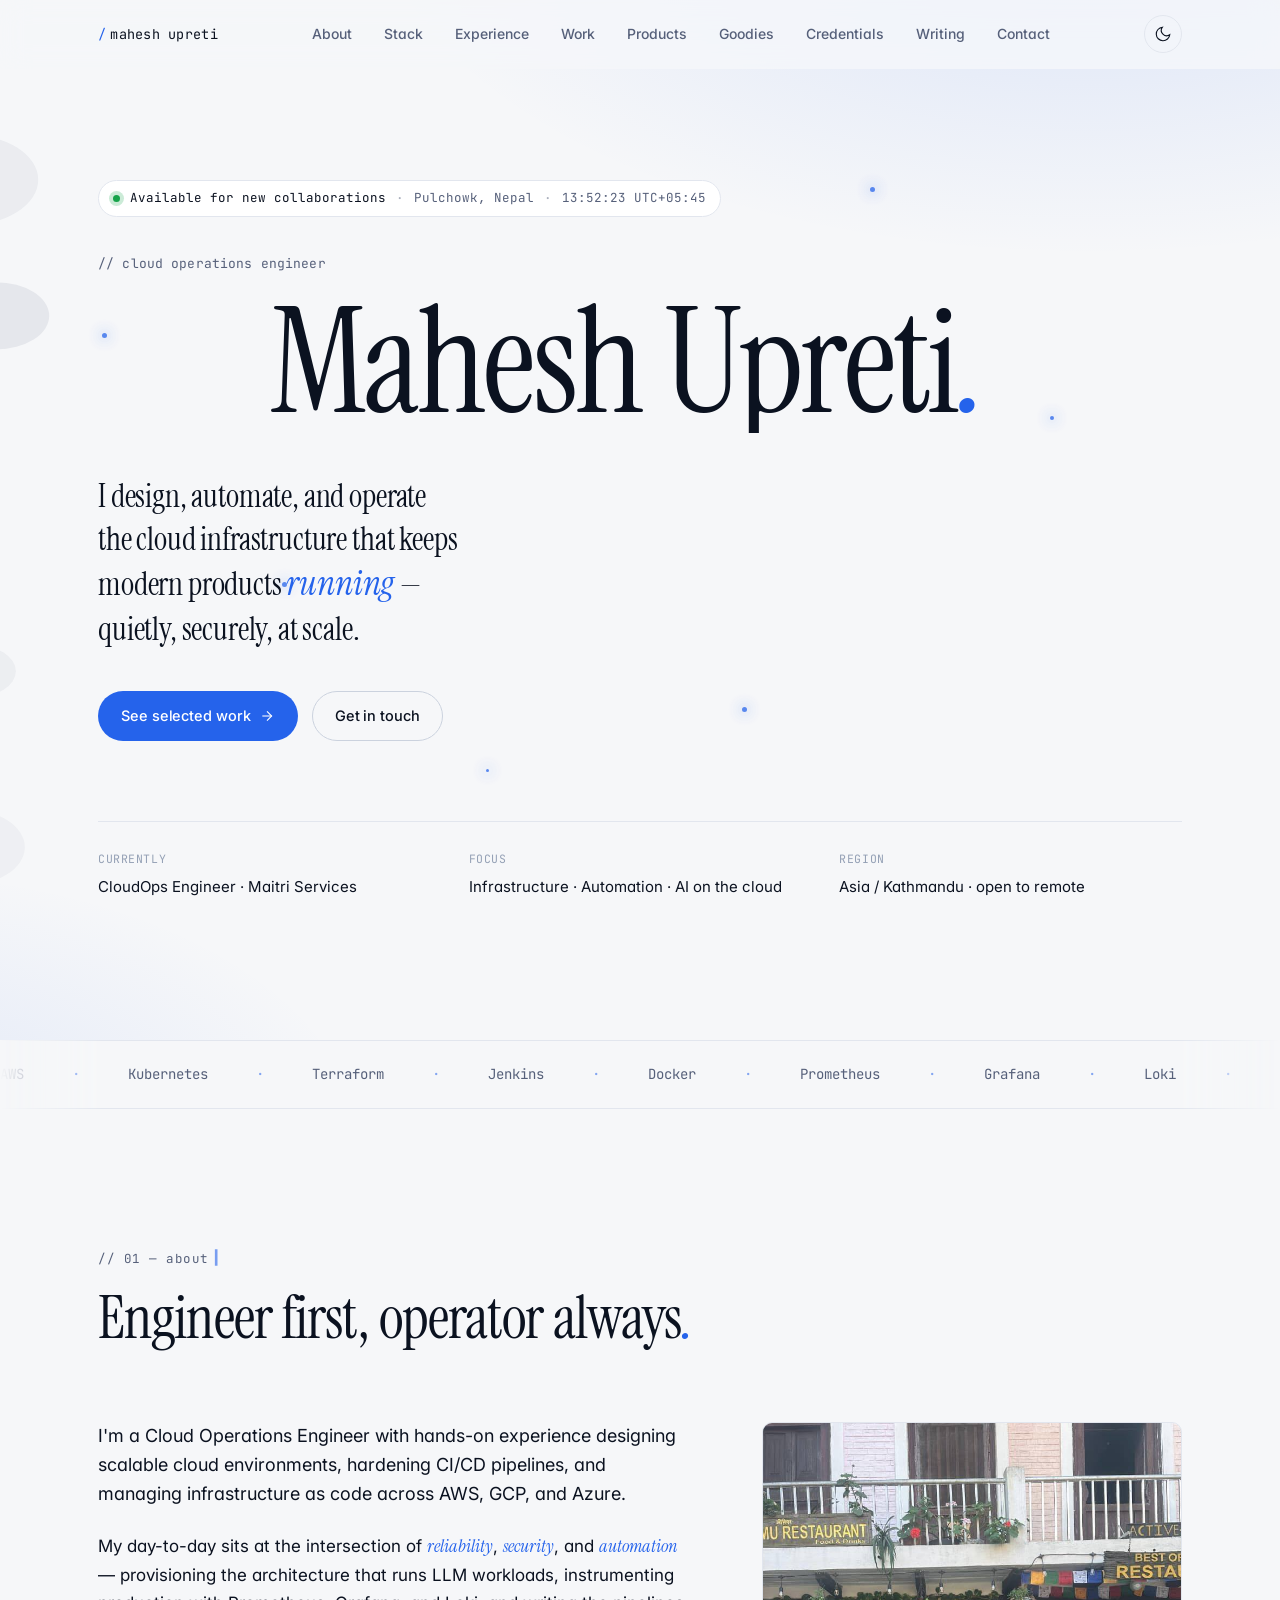
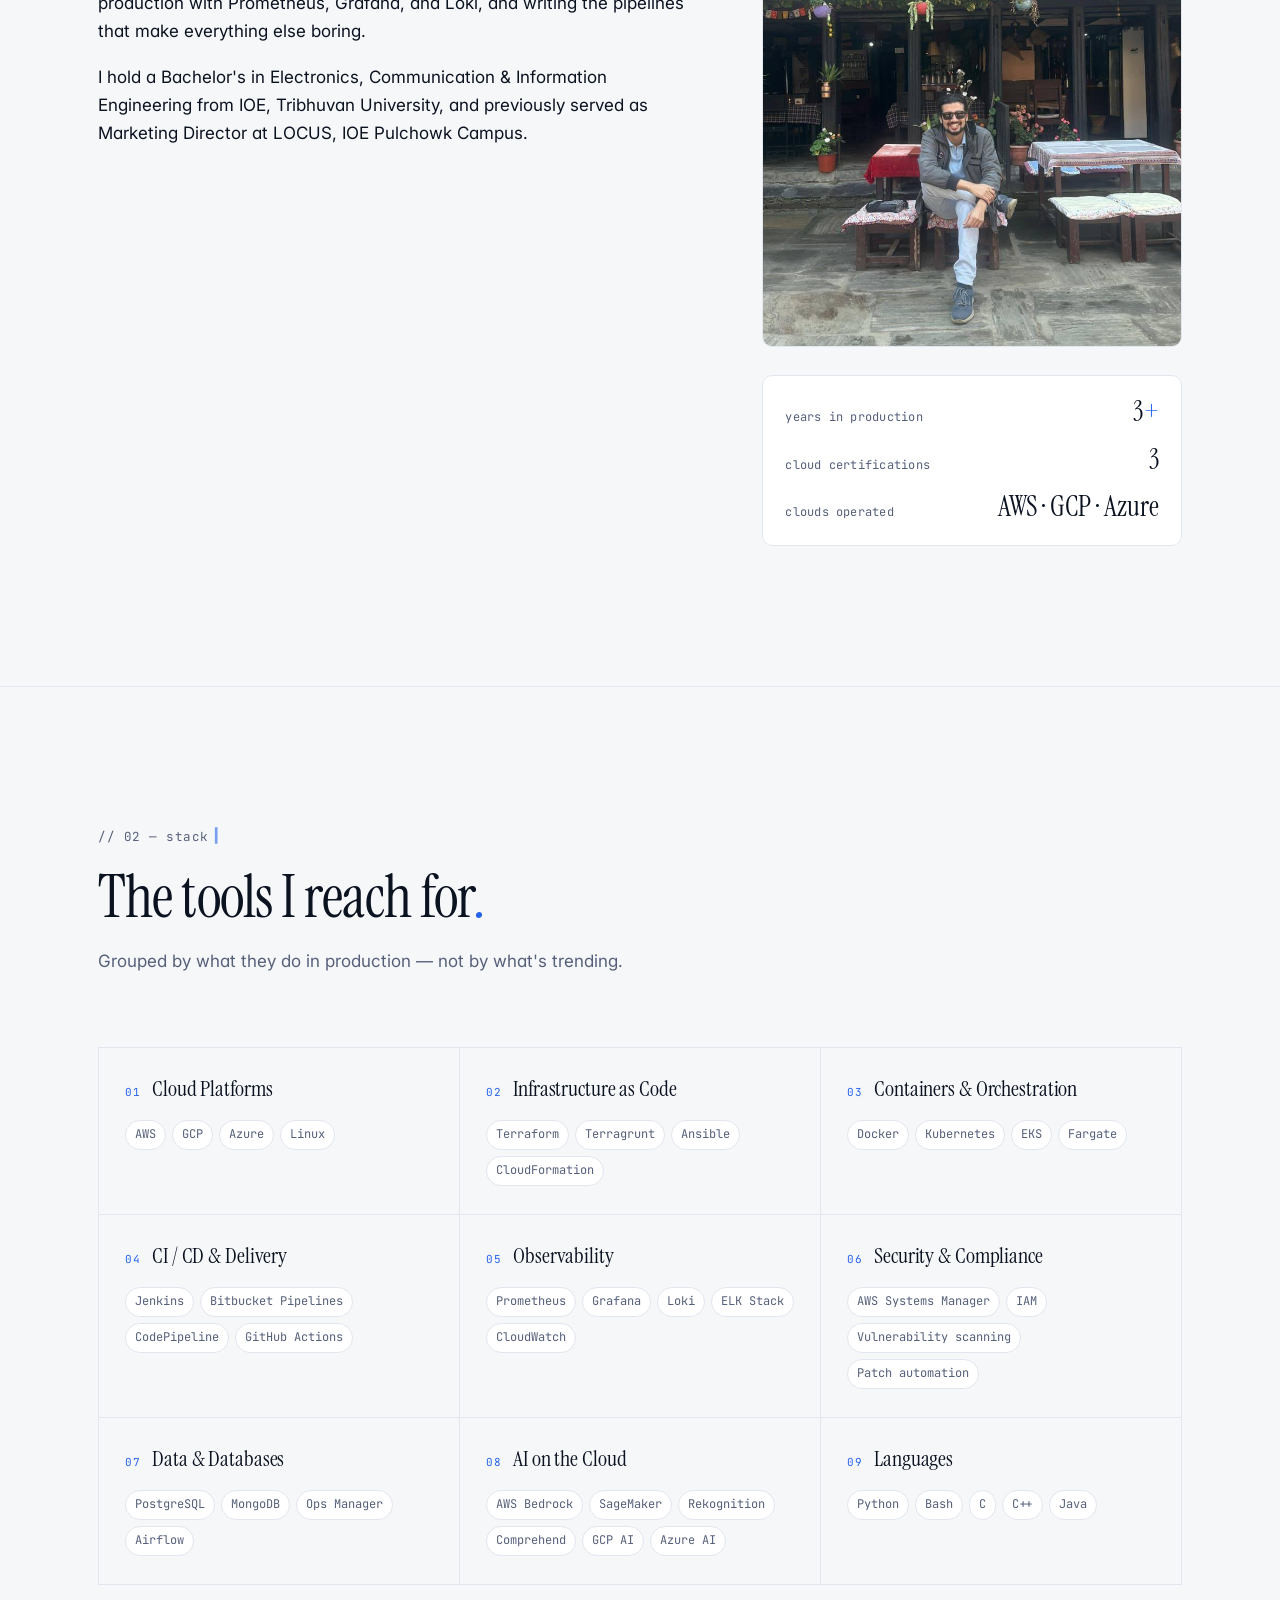
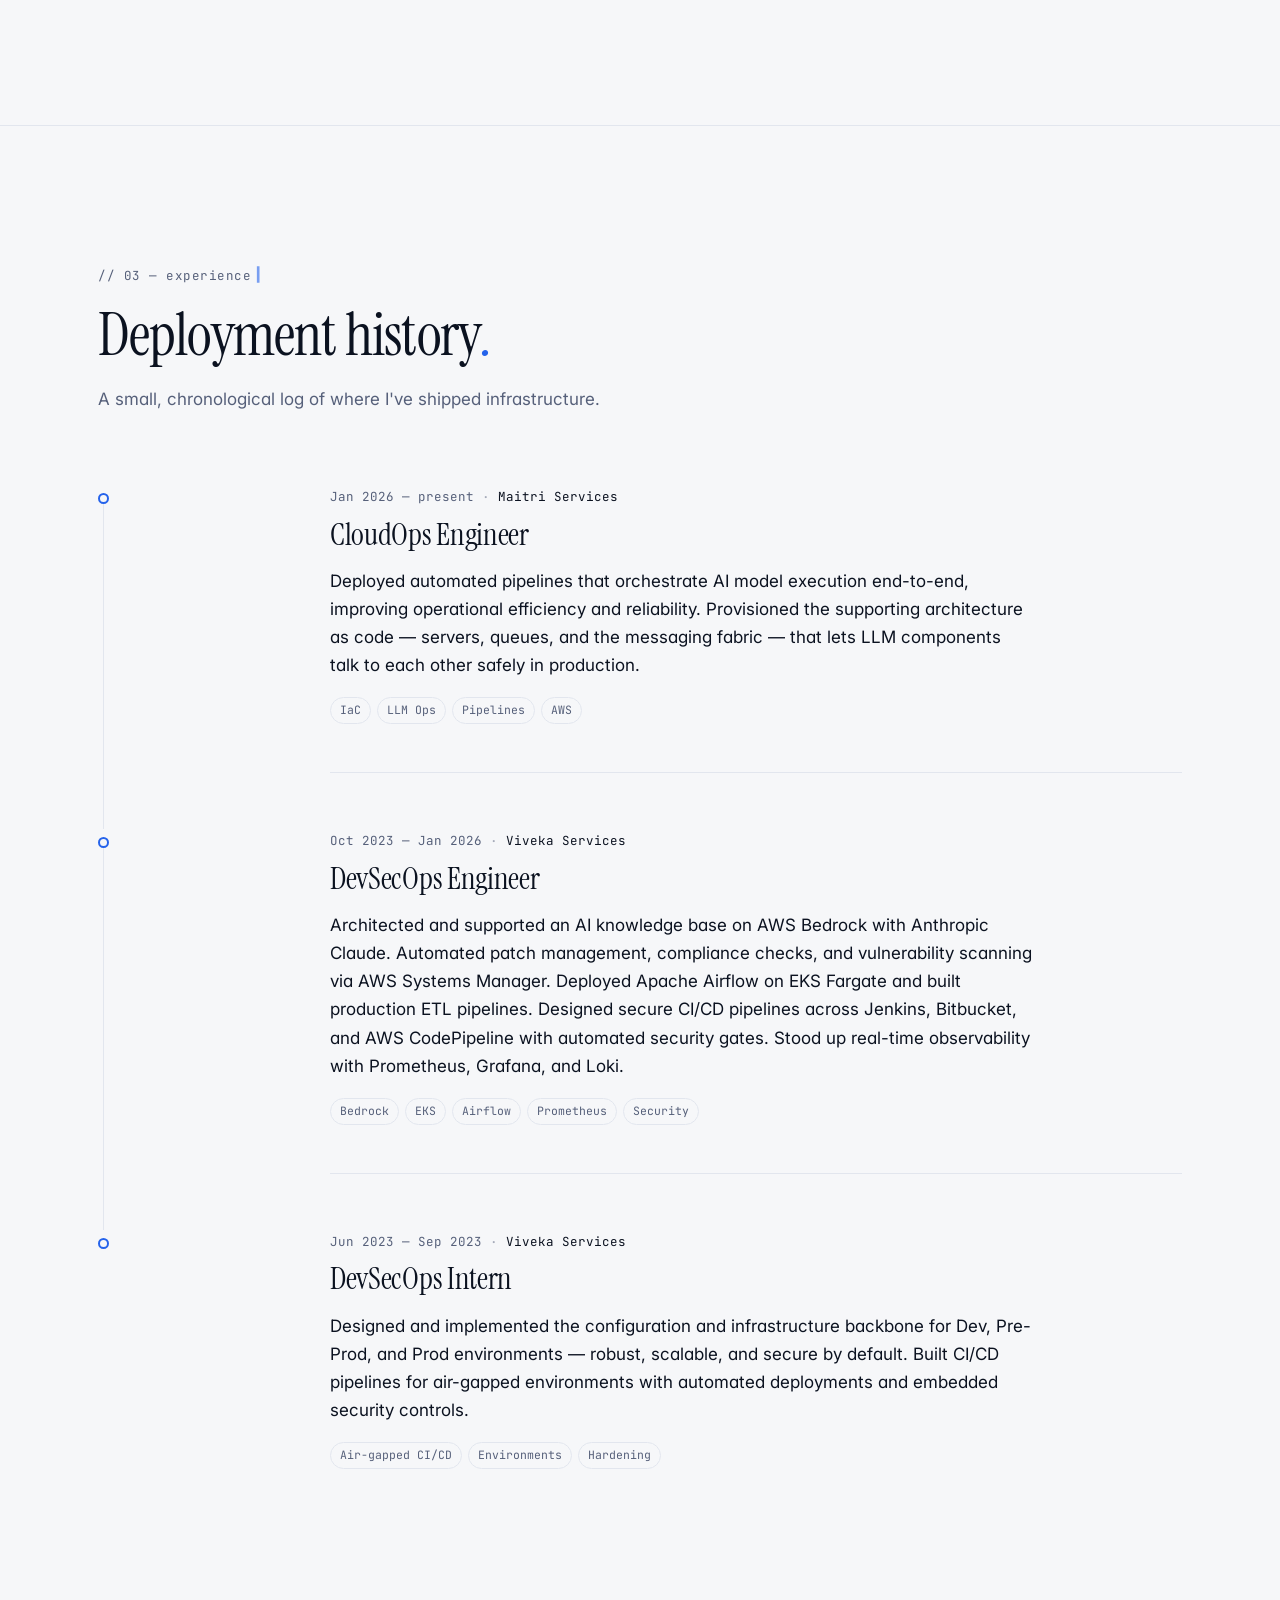
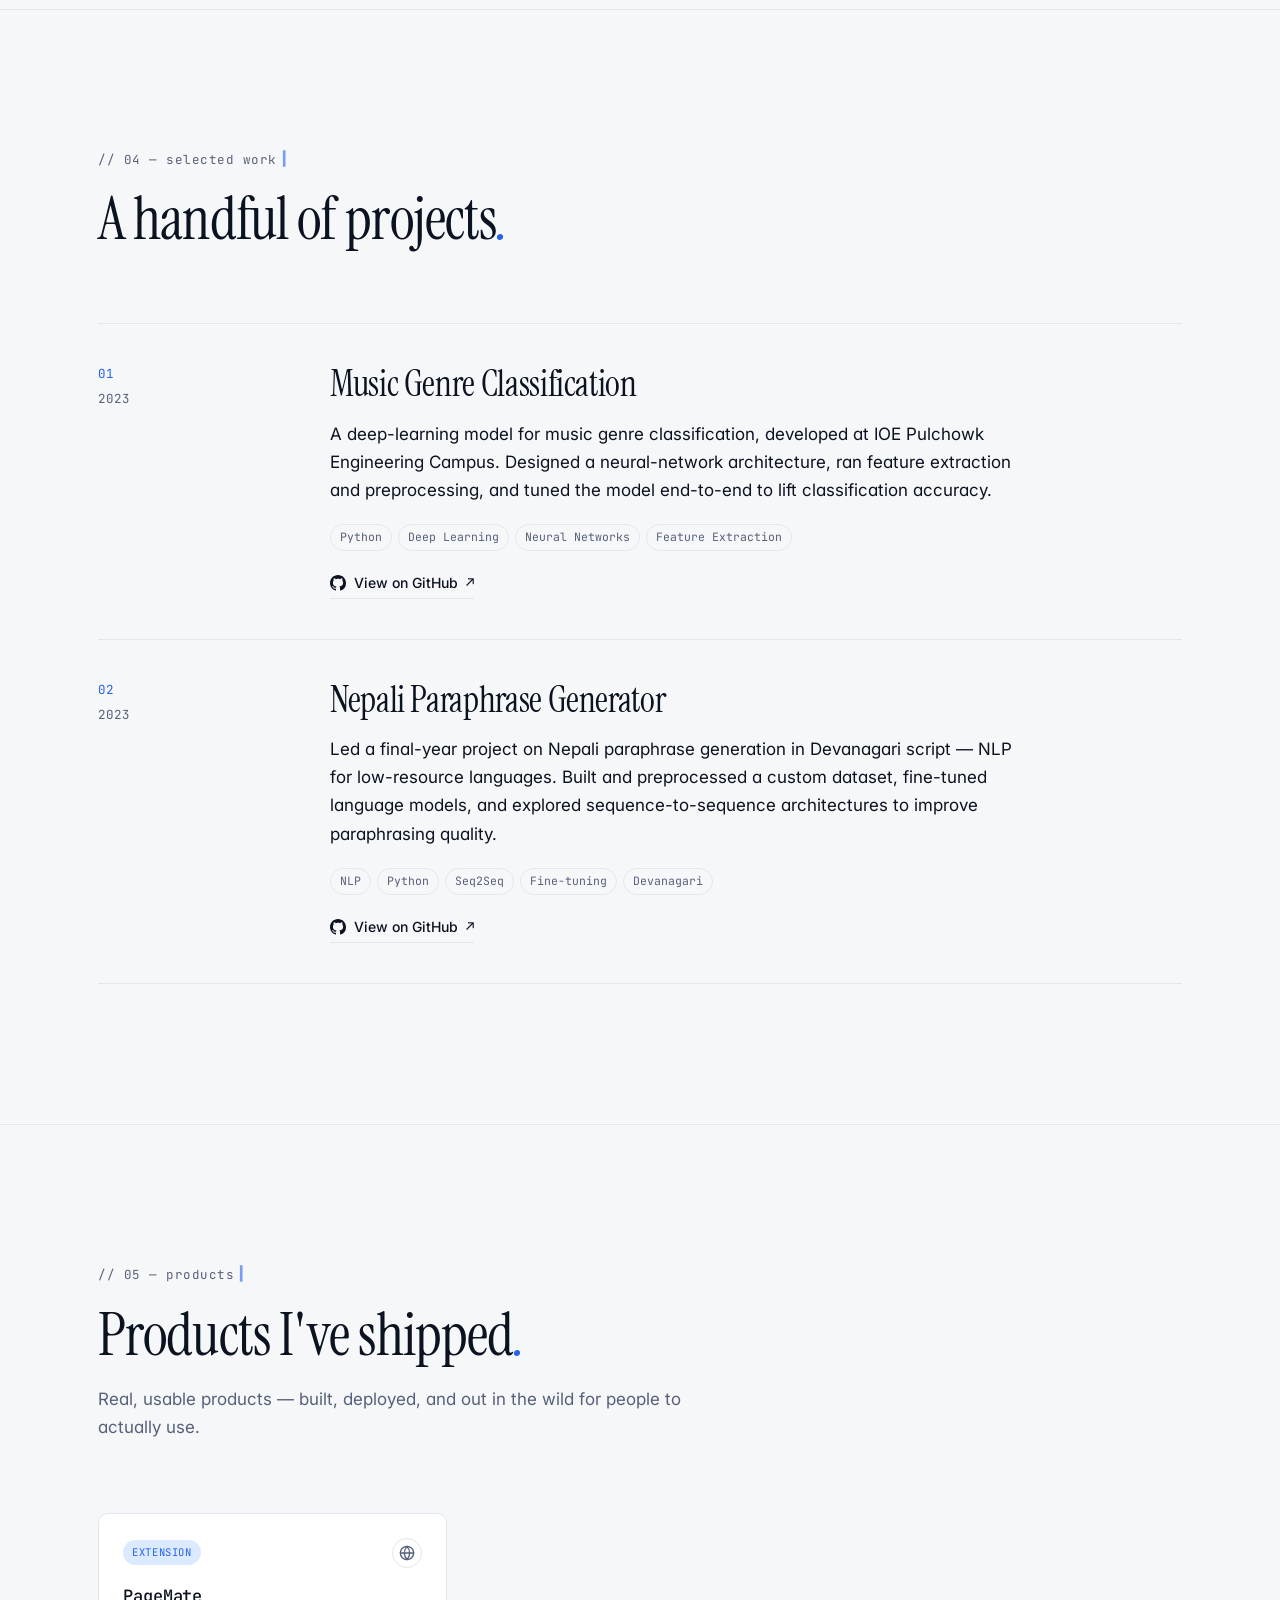
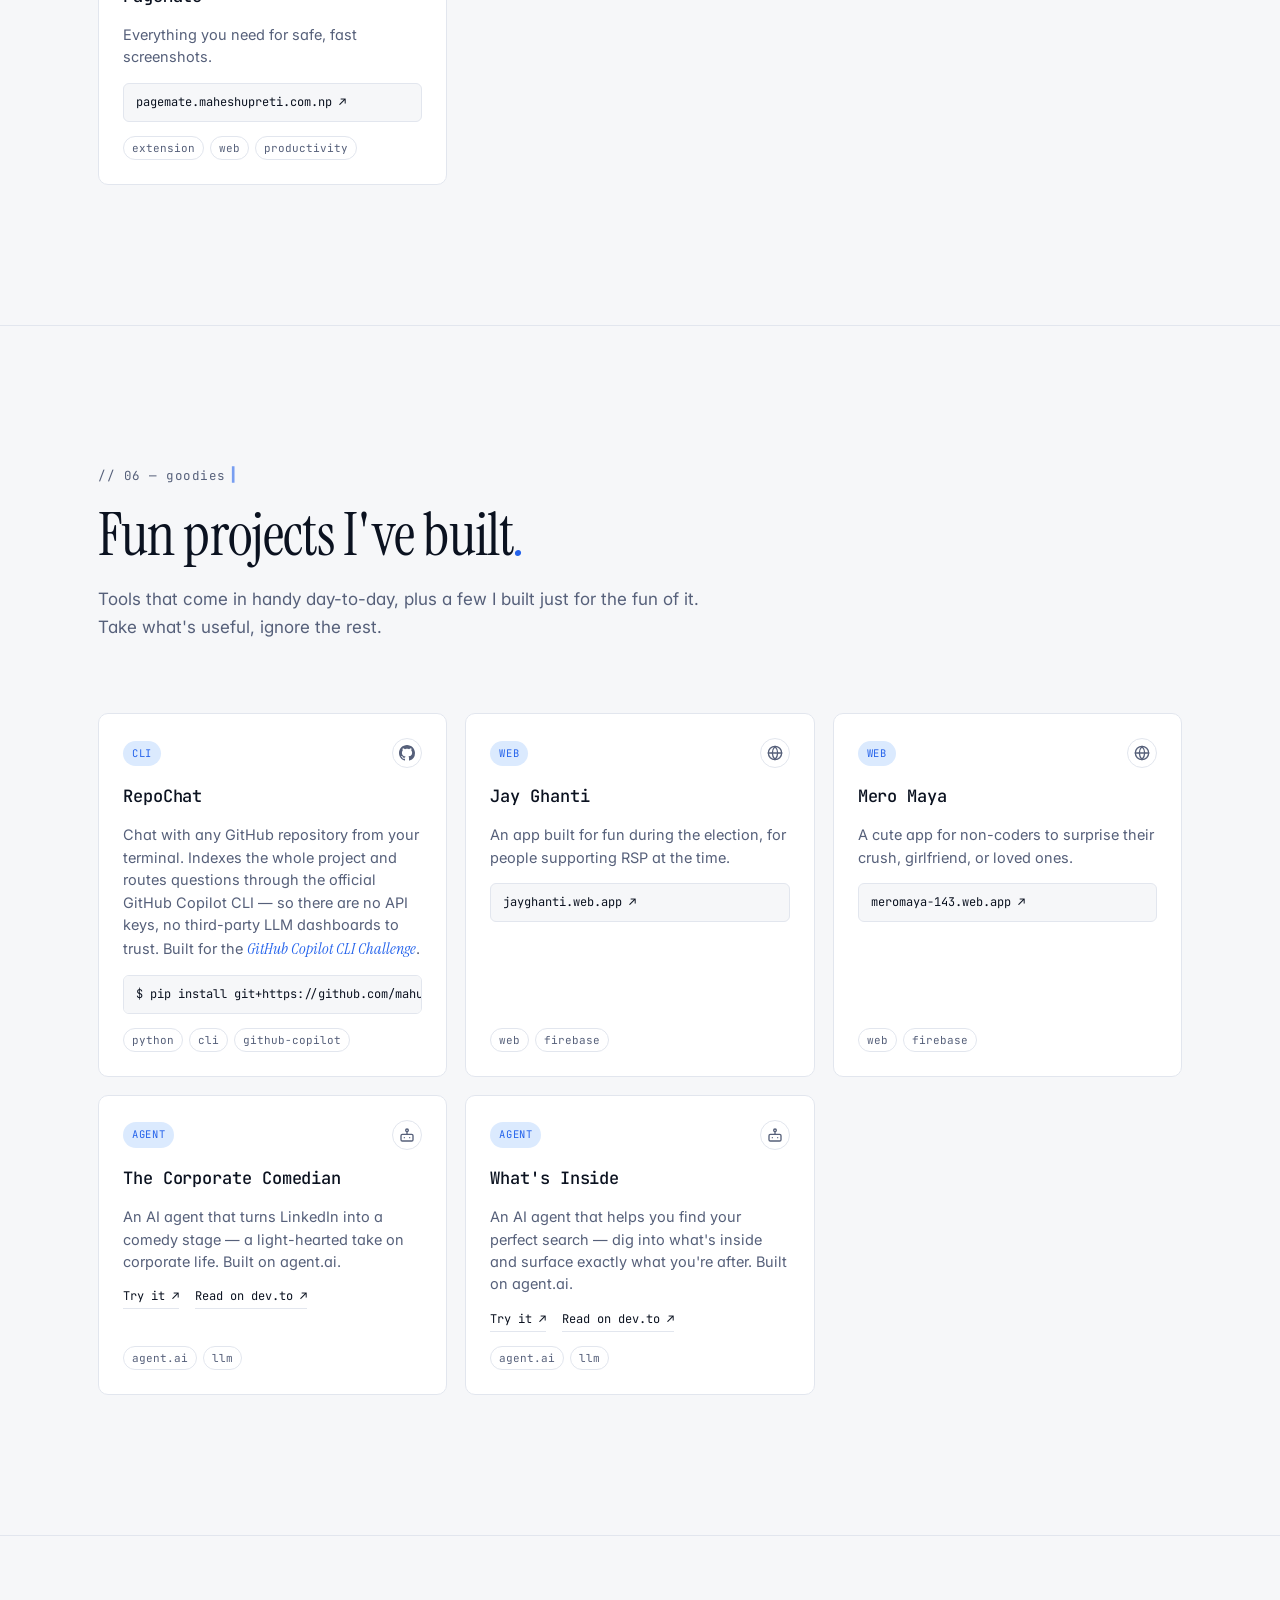
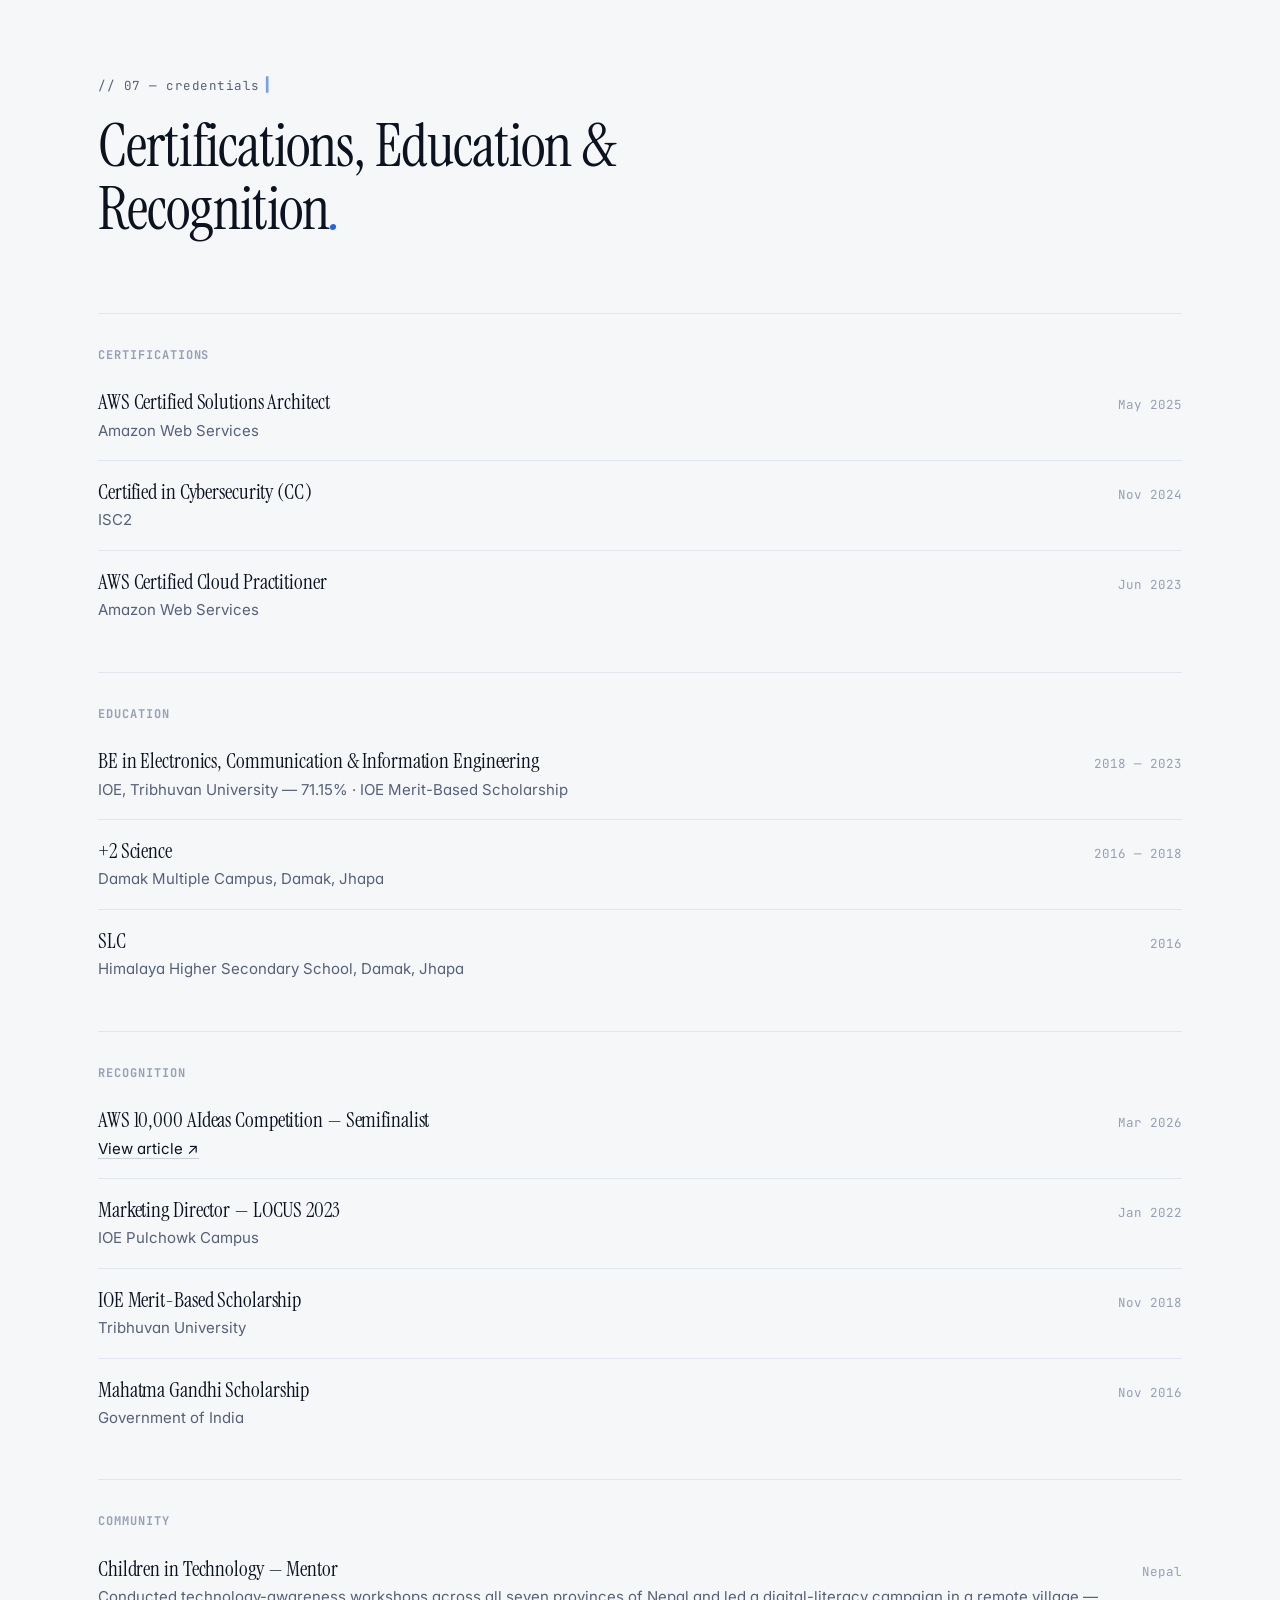
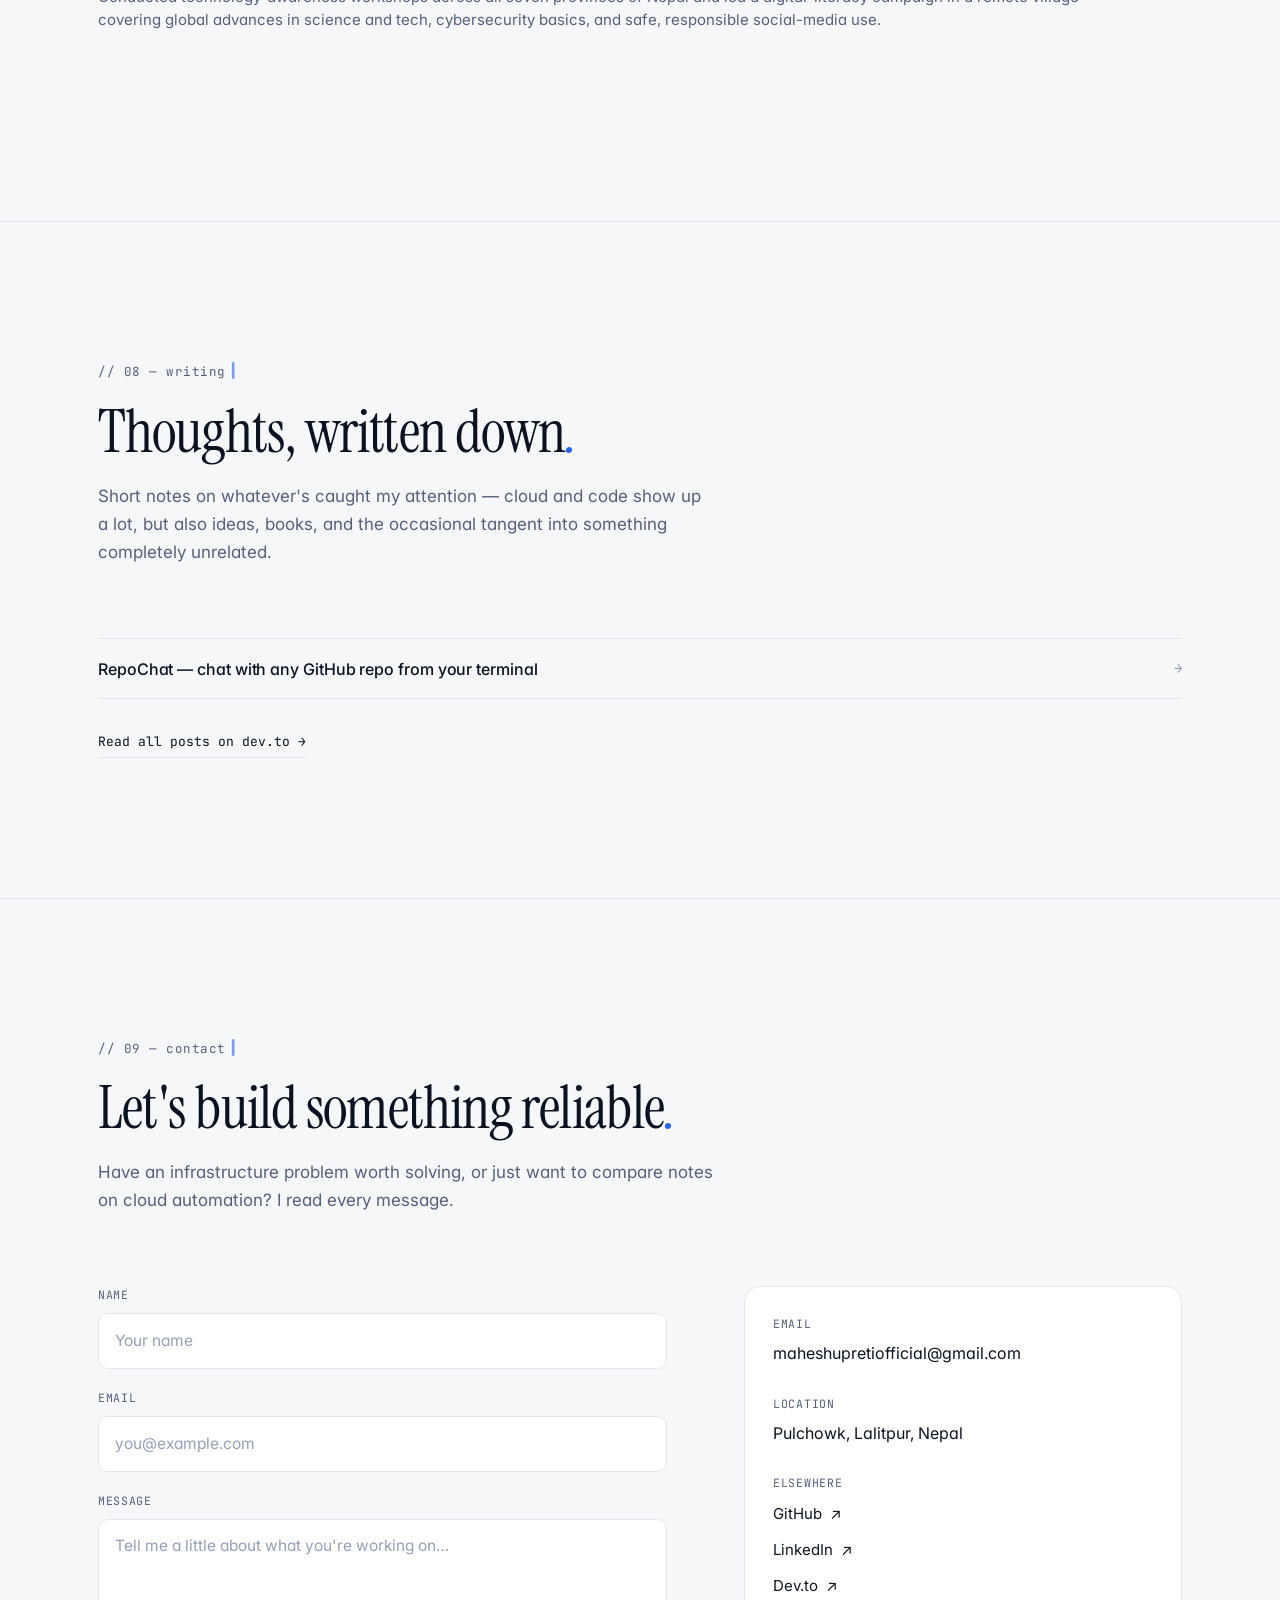
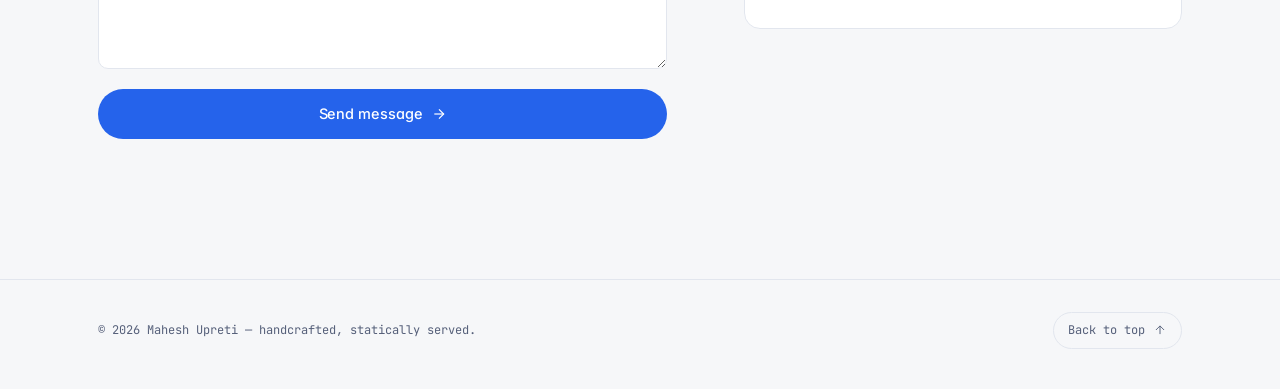
==== commit 4cc99468: "add Corporate Comedian and What's Inside agent.ai cards to fun projects" ====
--- a/index.html
+++ b/index.html
@@ -605,6 +605,52 @@
             </ul>
           </article>
 
+          <article class="goodie-card reveal reveal--pop float-ambient">
+            <header class="goodie-card__head">
+              <span class="goodie-card__type">Agent</span>
+              <a class="goodie-card__link" href="https://agent.ai/agent/the-corporate-comedian" target="_blank" rel="noopener noreferrer" aria-label="Try The Corporate Comedian on agent.ai">
+                <svg viewBox="0 0 24 24" fill="none" stroke="currentColor" stroke-width="2" stroke-linecap="round" stroke-linejoin="round" width="16" height="16" aria-hidden="true">
+                  <rect x="3" y="11" width="18" height="10" rx="2"/><circle cx="12" cy="5" r="2"/><path d="M12 7v4"/><line x1="8" y1="16" x2="8" y2="16"/><line x1="16" y1="16" x2="16" y2="16"/>
+                </svg>
+              </a>
+            </header>
+            <h3 class="goodie-card__title">The Corporate Comedian</h3>
+            <p class="goodie-card__desc">
+              An AI agent that turns LinkedIn into a comedy stage — a light-hearted take
+              on corporate life. Built on agent.ai.
+            </p>
+            <div class="goodie-card__links">
+              <a href="https://agent.ai/agent/the-corporate-comedian" target="_blank" rel="noopener noreferrer">Try it ↗</a>
+              <a href="https://dev.to/mahupreti/the-corporate-comedian-turning-linkedin-into-laughin-46de" target="_blank" rel="noopener noreferrer">Read on dev.to ↗</a>
+            </div>
+            <ul class="goodie-card__tags">
+              <li>agent.ai</li><li>llm</li>
+            </ul>
+          </article>
+
+          <article class="goodie-card reveal reveal--pop float-ambient">
+            <header class="goodie-card__head">
+              <span class="goodie-card__type">Agent</span>
+              <a class="goodie-card__link" href="https://agent.ai/agent/whats-inside" target="_blank" rel="noopener noreferrer" aria-label="Try What's Inside on agent.ai">
+                <svg viewBox="0 0 24 24" fill="none" stroke="currentColor" stroke-width="2" stroke-linecap="round" stroke-linejoin="round" width="16" height="16" aria-hidden="true">
+                  <rect x="3" y="11" width="18" height="10" rx="2"/><circle cx="12" cy="5" r="2"/><path d="M12 7v4"/><line x1="8" y1="16" x2="8" y2="16"/><line x1="16" y1="16" x2="16" y2="16"/>
+                </svg>
+              </a>
+            </header>
+            <h3 class="goodie-card__title">What's Inside</h3>
+            <p class="goodie-card__desc">
+              An AI agent that helps you find your perfect search — dig into what's inside
+              and surface exactly what you're after. Built on agent.ai.
+            </p>
+            <div class="goodie-card__links">
+              <a href="https://agent.ai/agent/whats-inside" target="_blank" rel="noopener noreferrer">Try it ↗</a>
+              <a href="https://dev.to/mahupreti/whats-inside-find-your-perfect-search-5egl" target="_blank" rel="noopener noreferrer">Read on dev.to ↗</a>
+            </div>
+            <ul class="goodie-card__tags">
+              <li>agent.ai</li><li>llm</li>
+            </ul>
+          </article>
+
         </div>
       </div>
     </section>
--- a/styles.css
+++ b/styles.css
@@ -752,6 +752,23 @@
   overflow-x: auto;
   white-space: nowrap;
   line-height: 1.4;
+}
+.goodie-card__links {
+  display: flex;
+  flex-wrap: wrap;
+  gap: 16px;
+}
+.goodie-card__links a {
+  font-family: var(--mono);
+  font-size: 12px;
+  color: var(--text);
+  border-bottom: 1px solid var(--border);
+  padding-bottom: 1px;
+  transition: color 180ms var(--ease), border-color 180ms var(--ease);
+}
+.goodie-card__links a:hover {
+  color: var(--accent);
+  border-bottom-color: var(--accent);
 }
 .goodie-card__tags {
   display: flex;
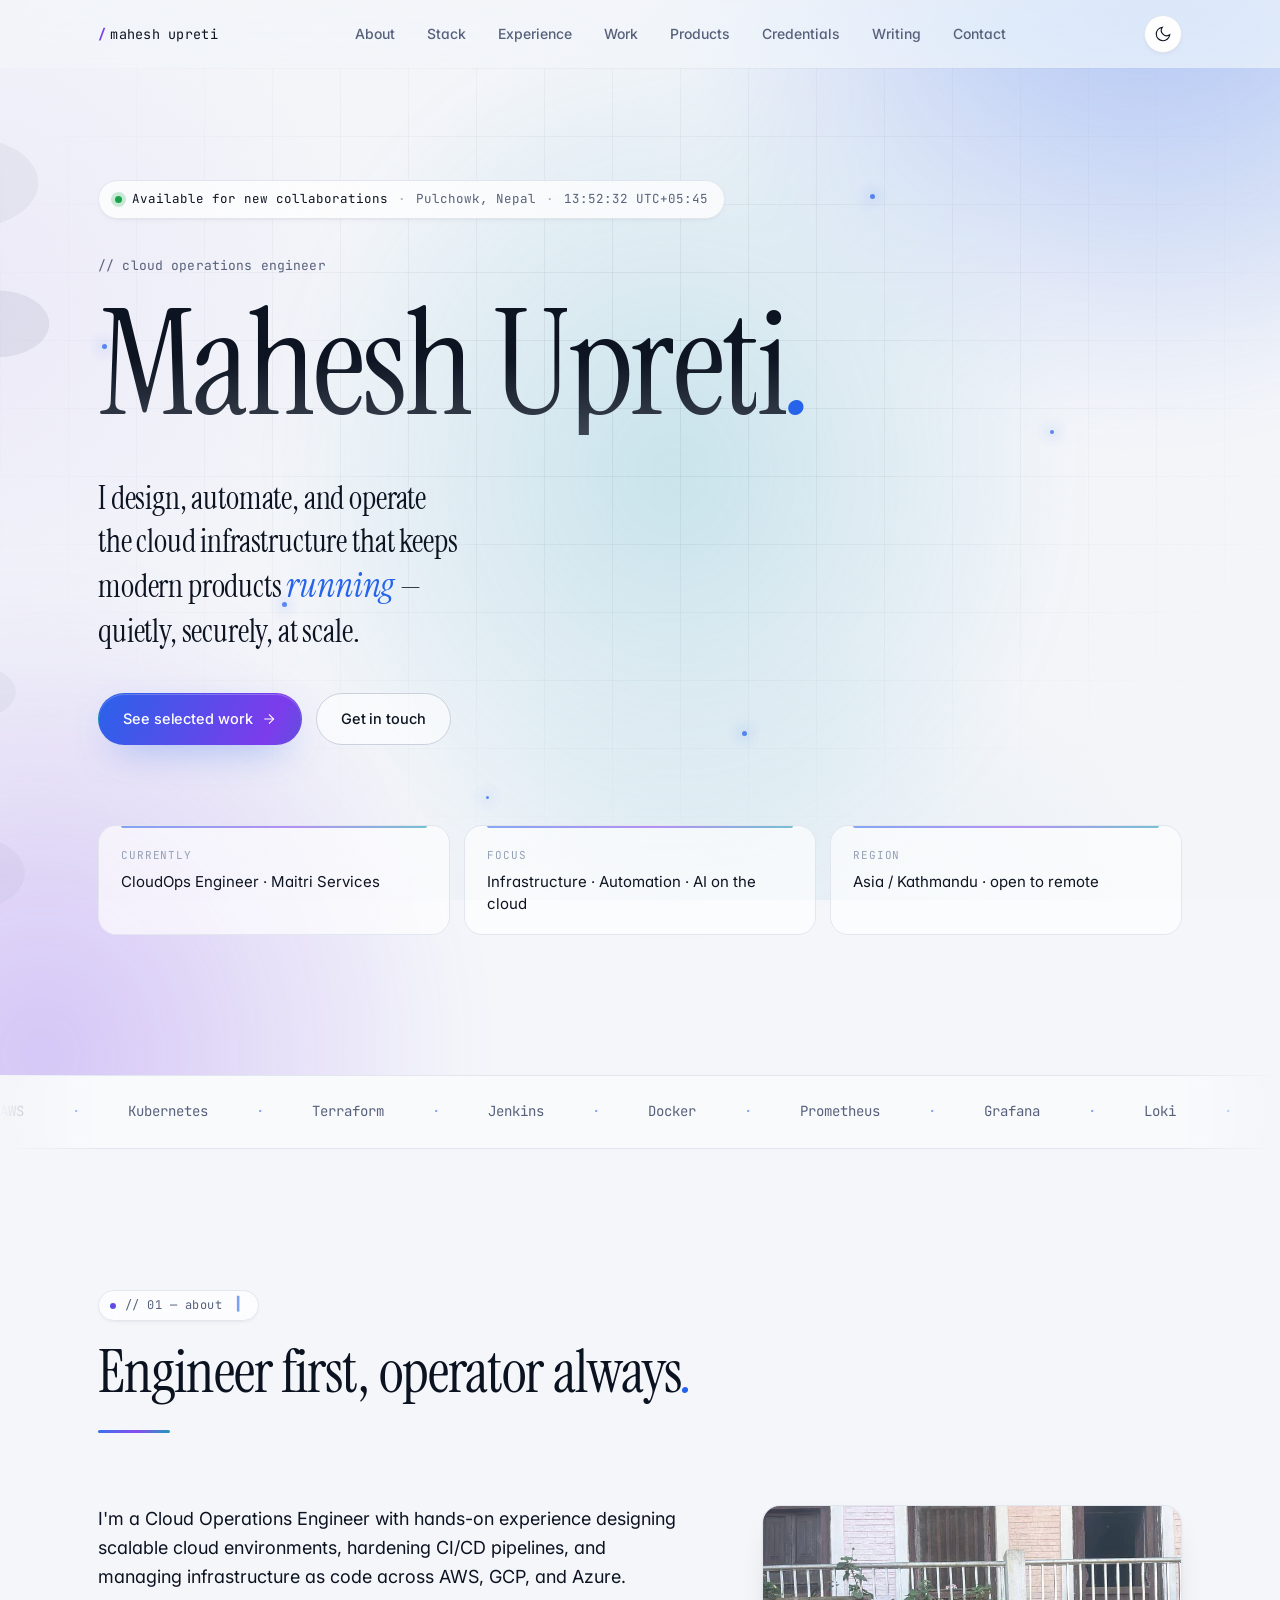
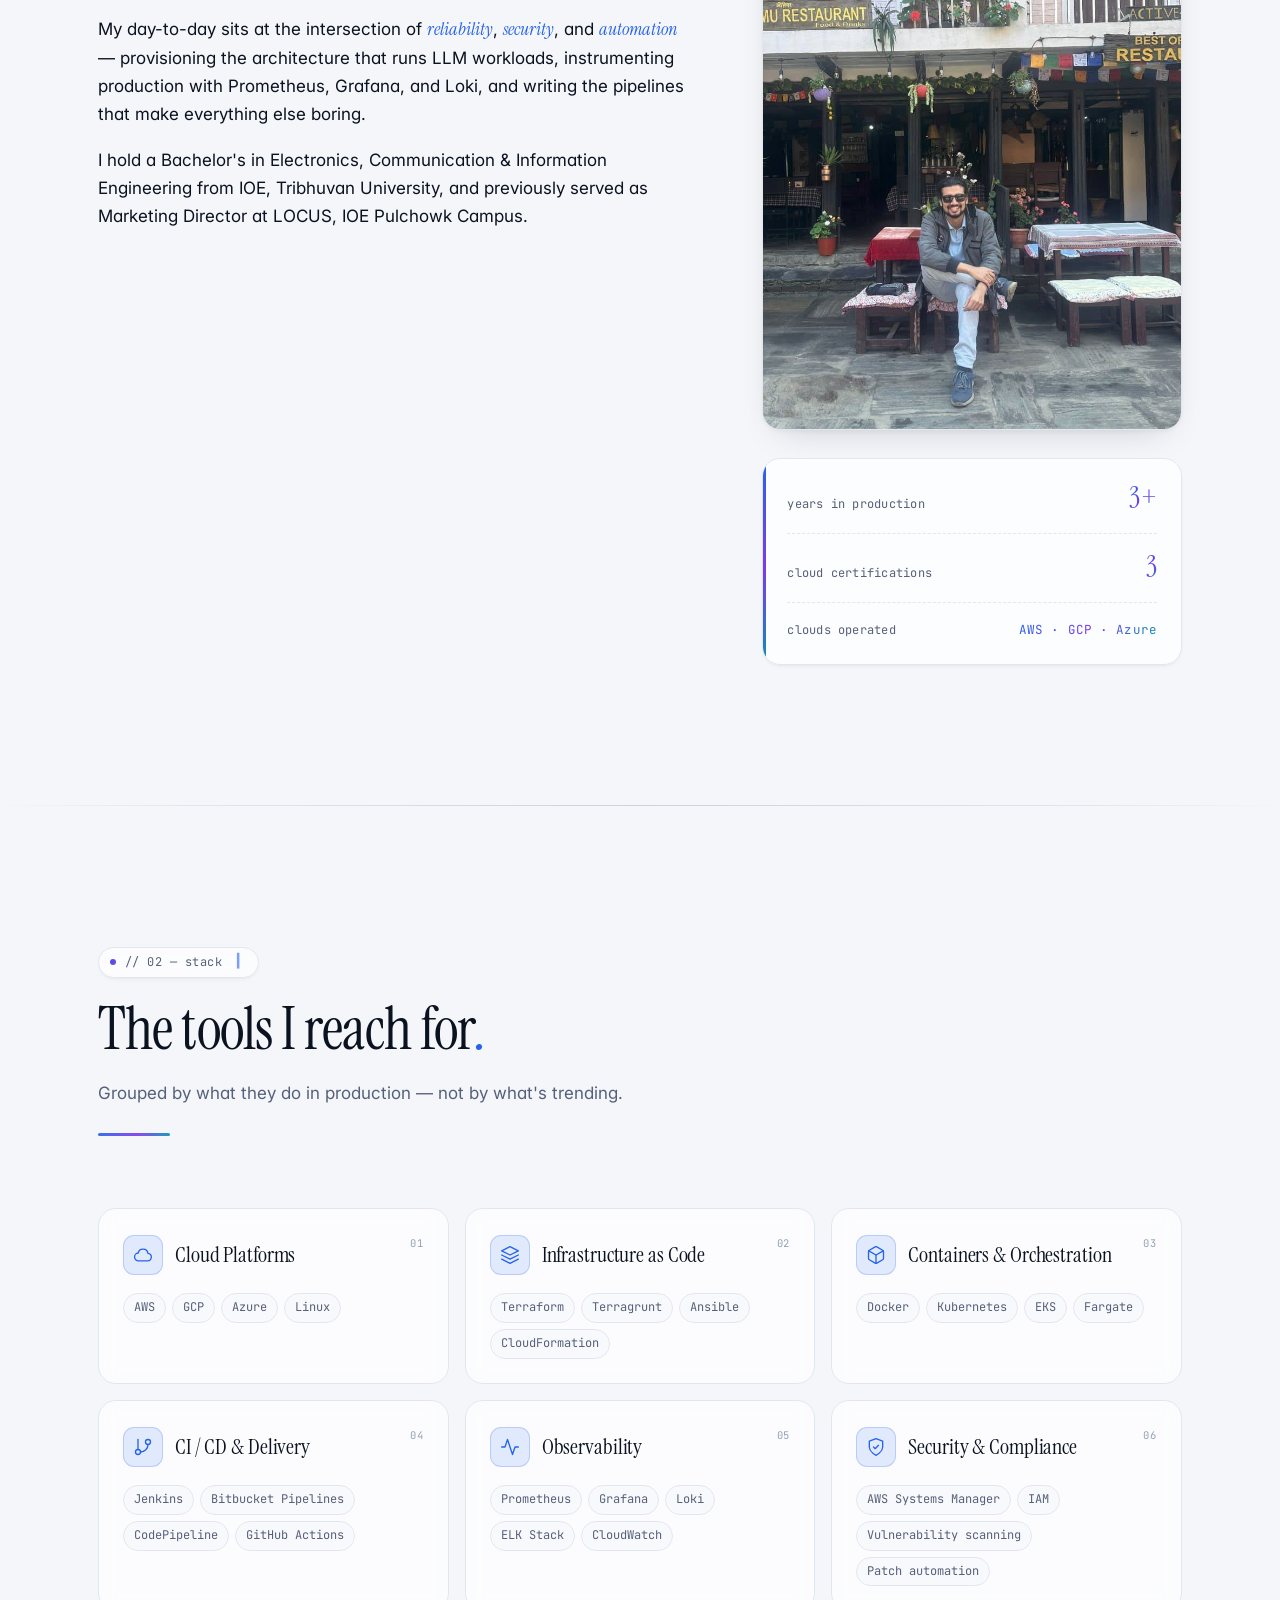
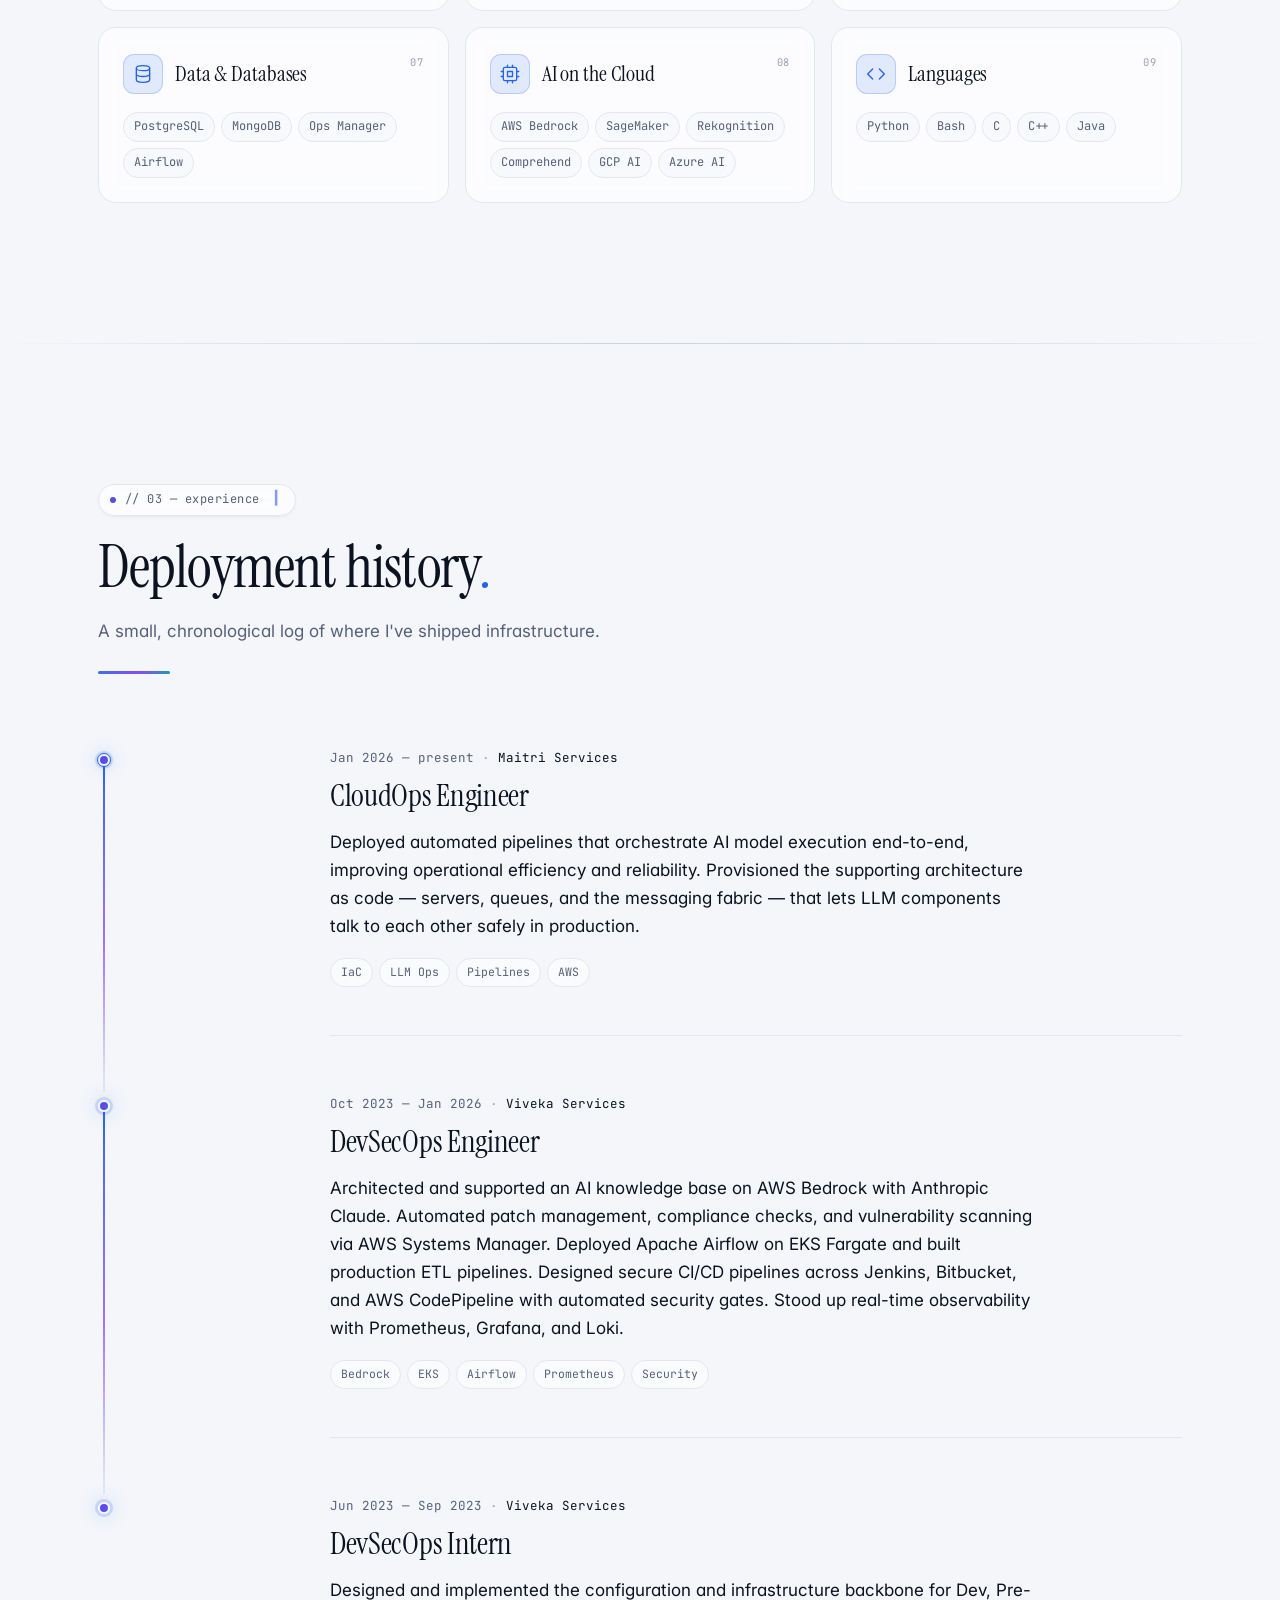
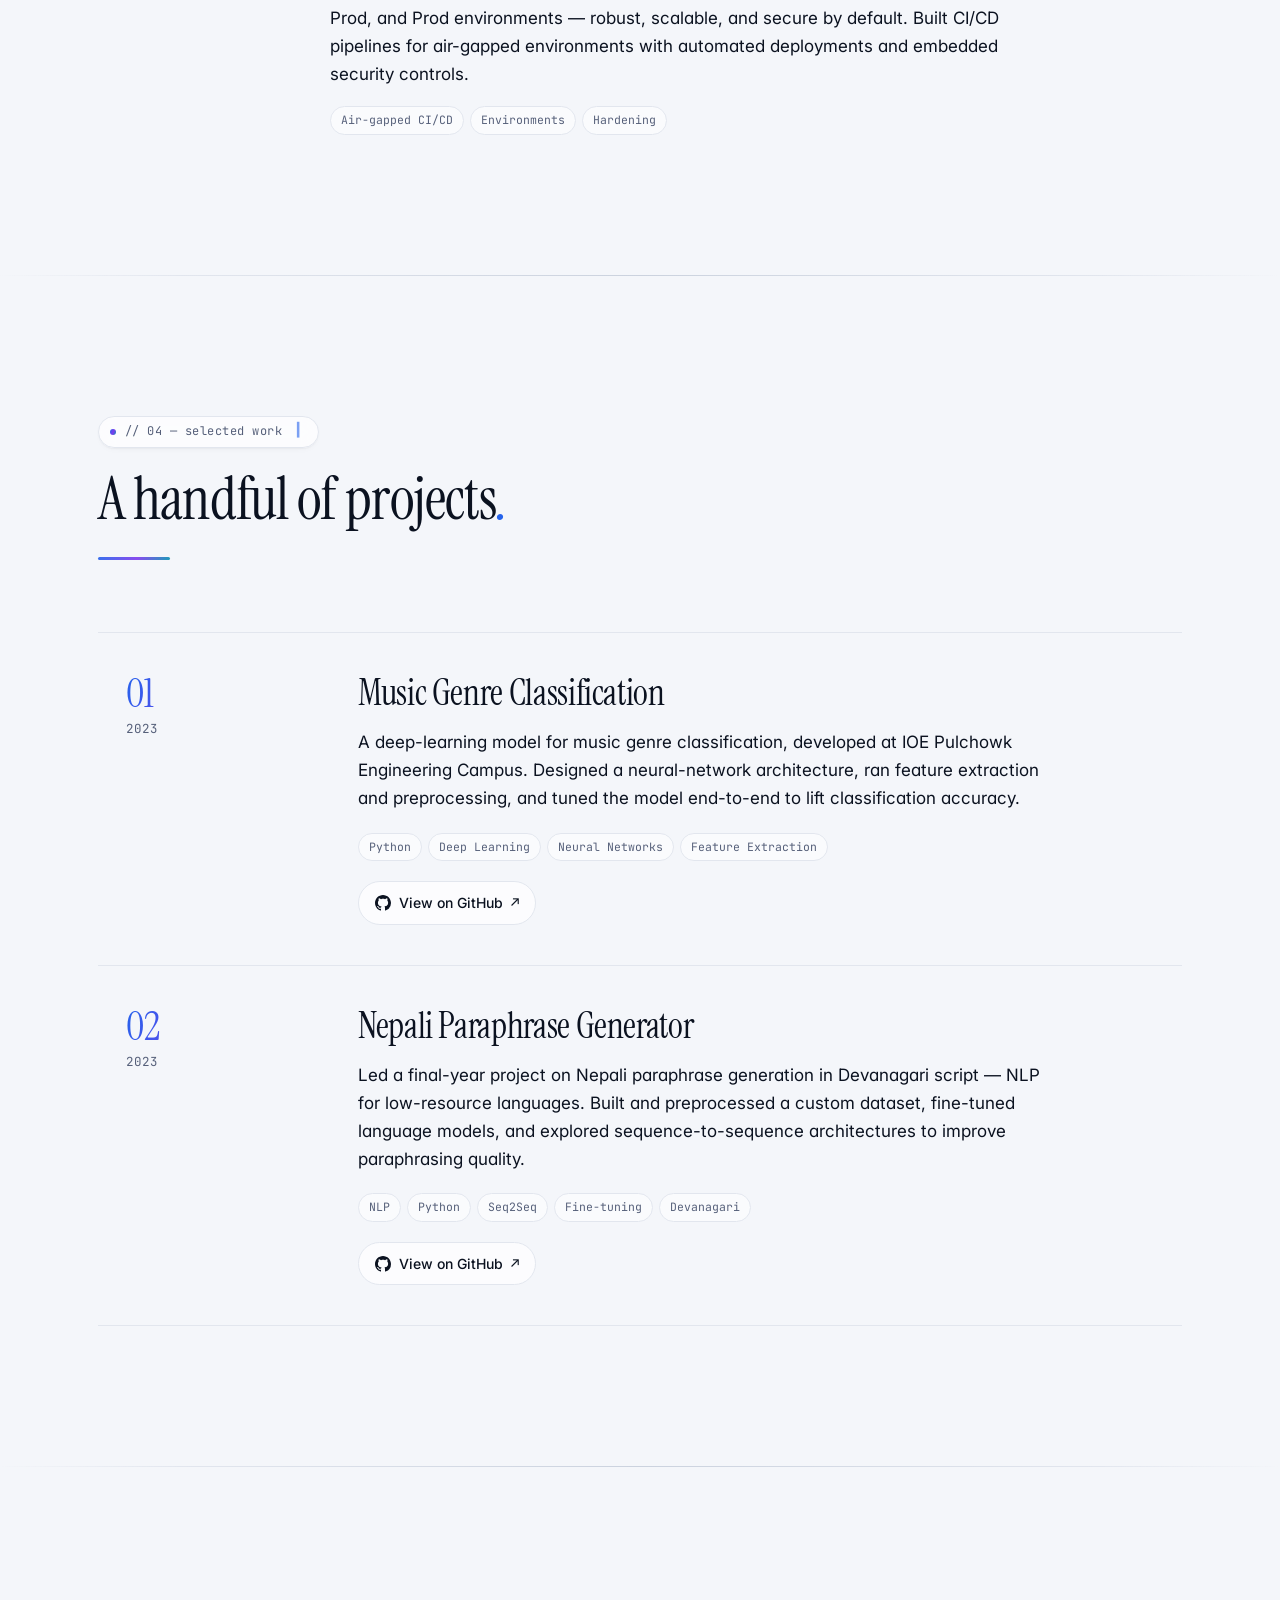
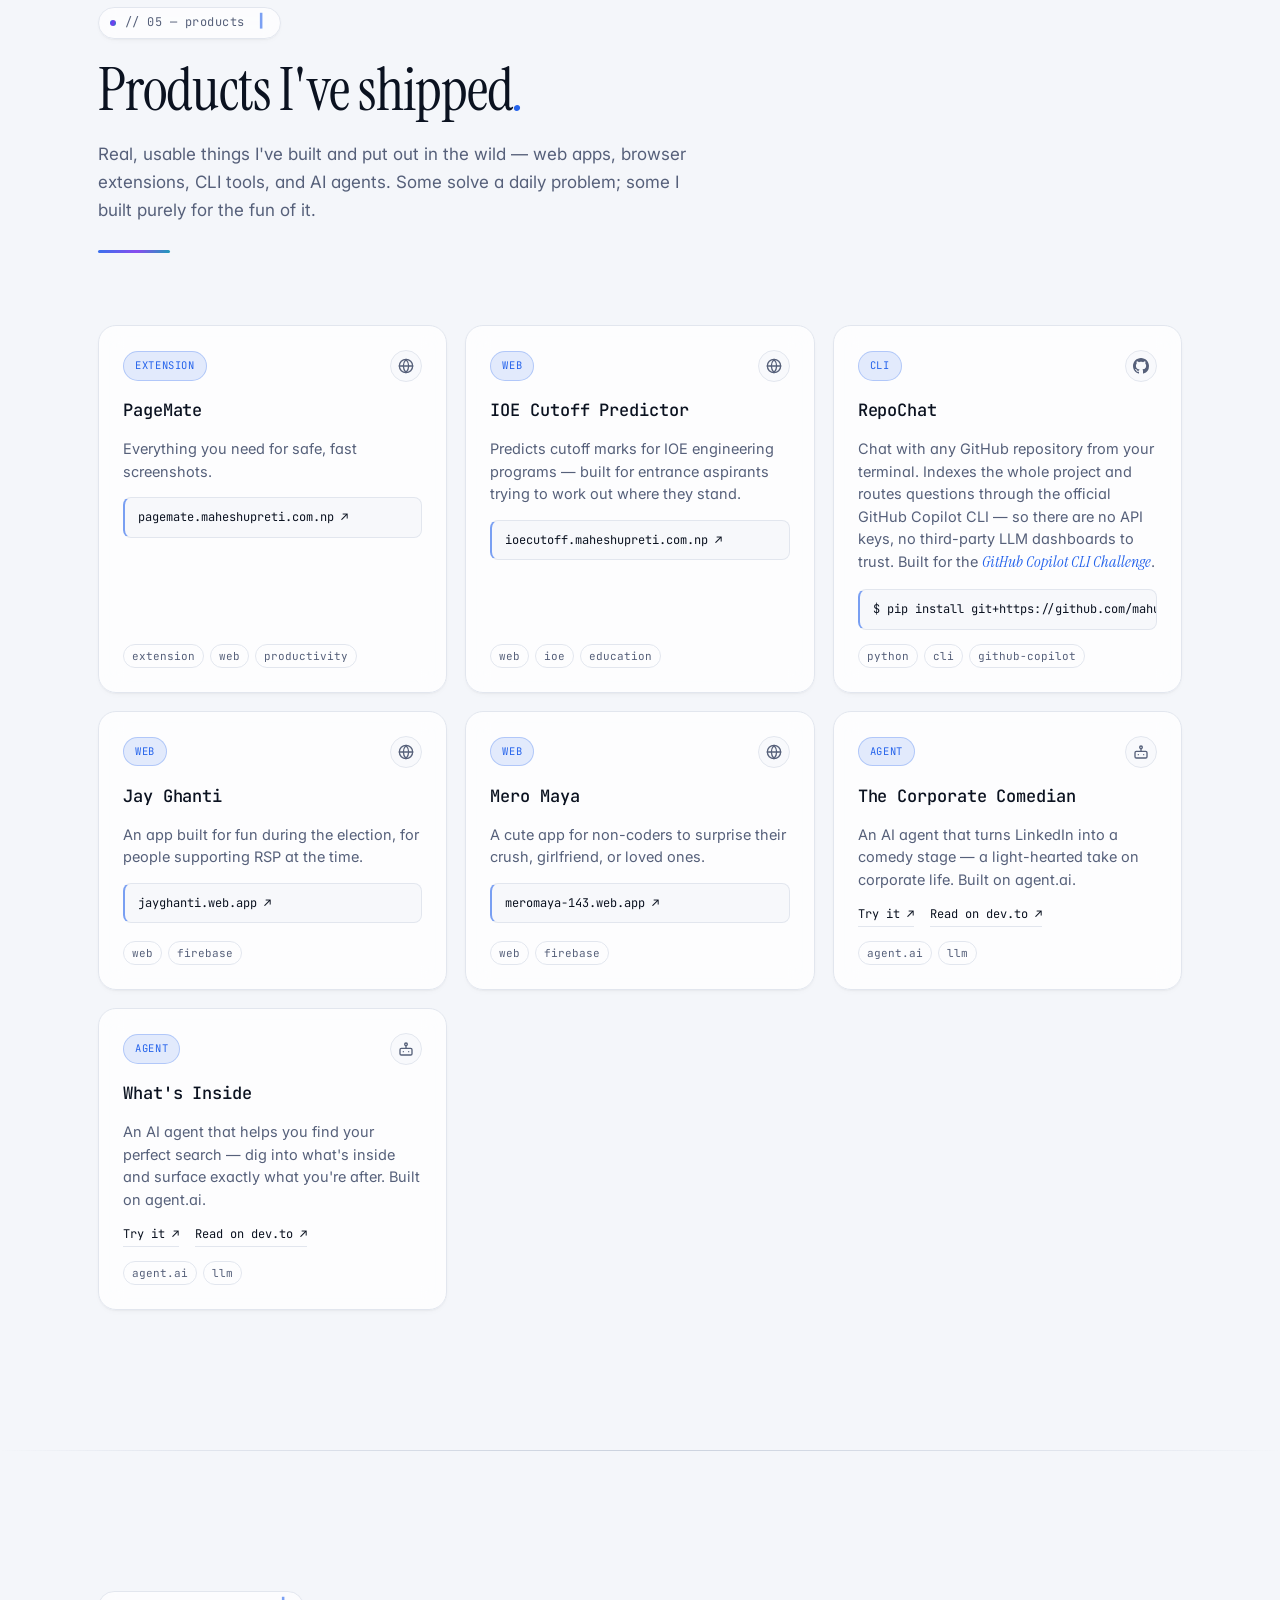
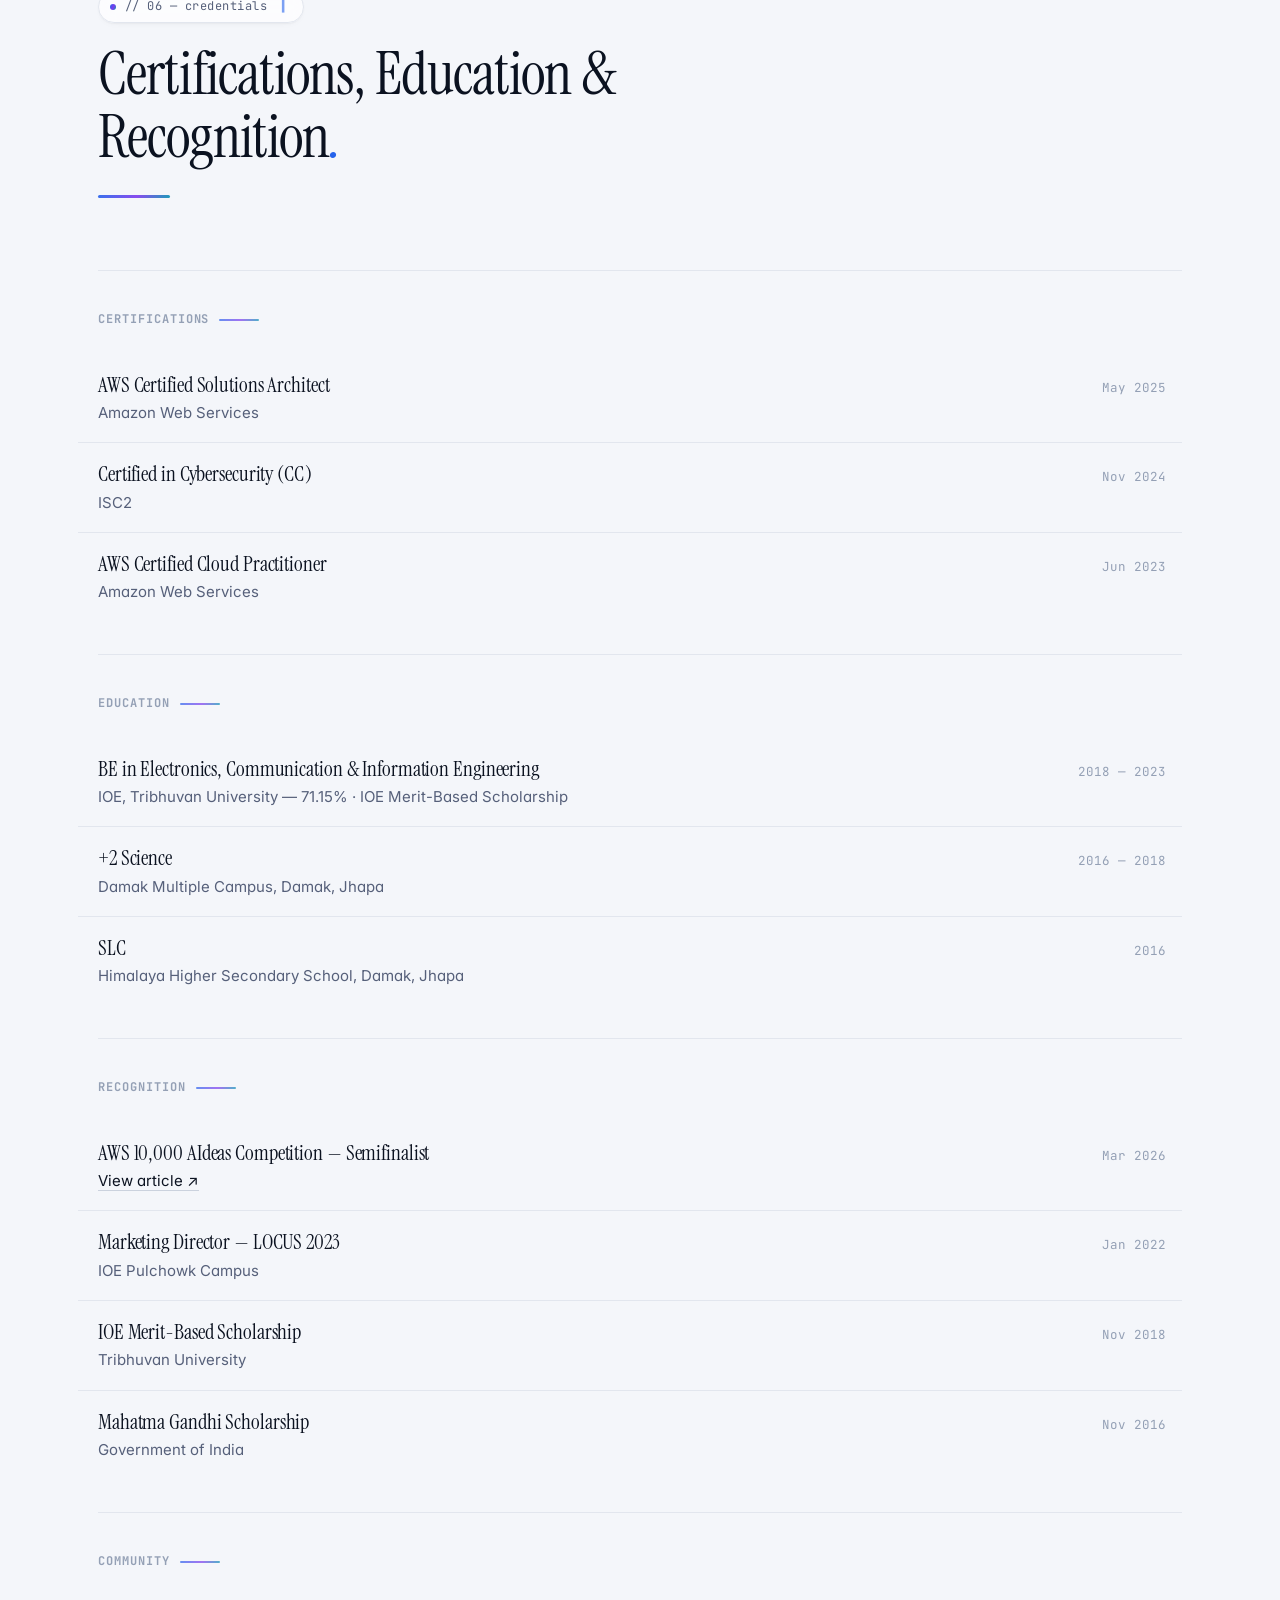
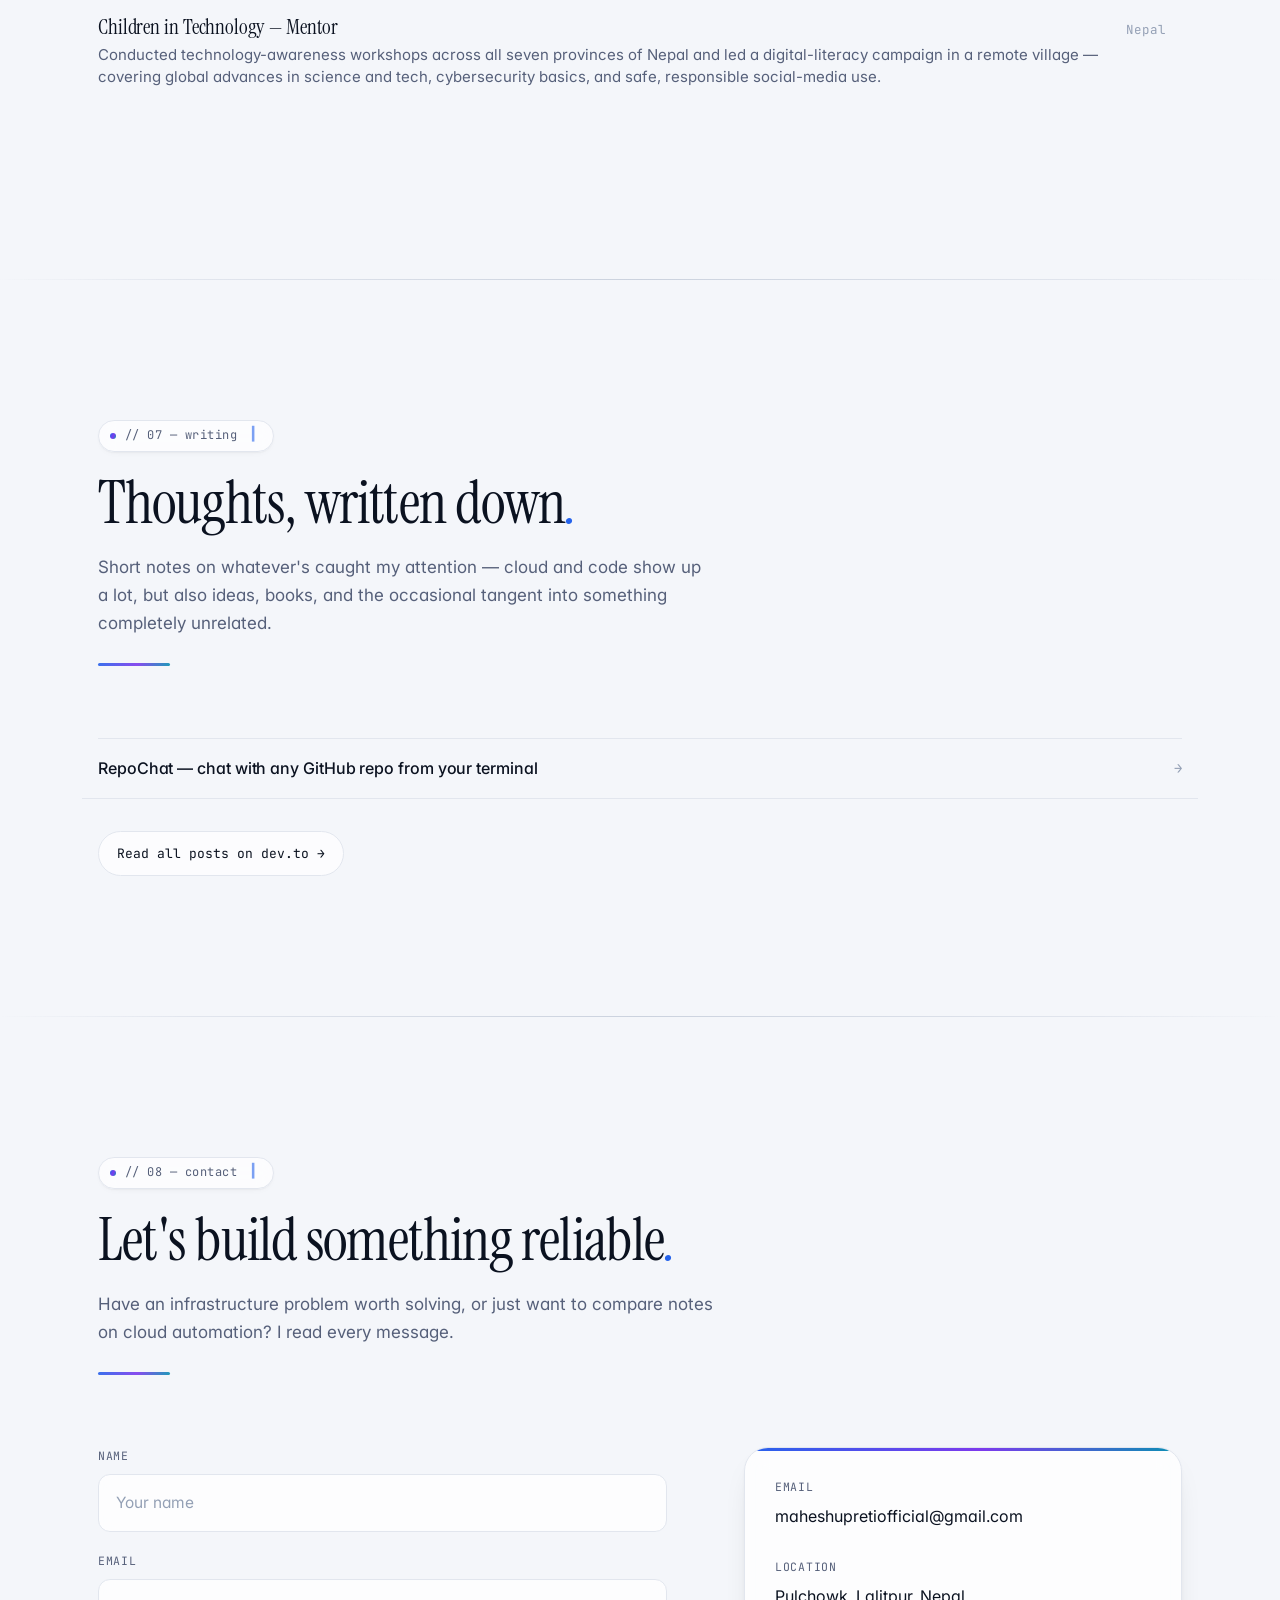
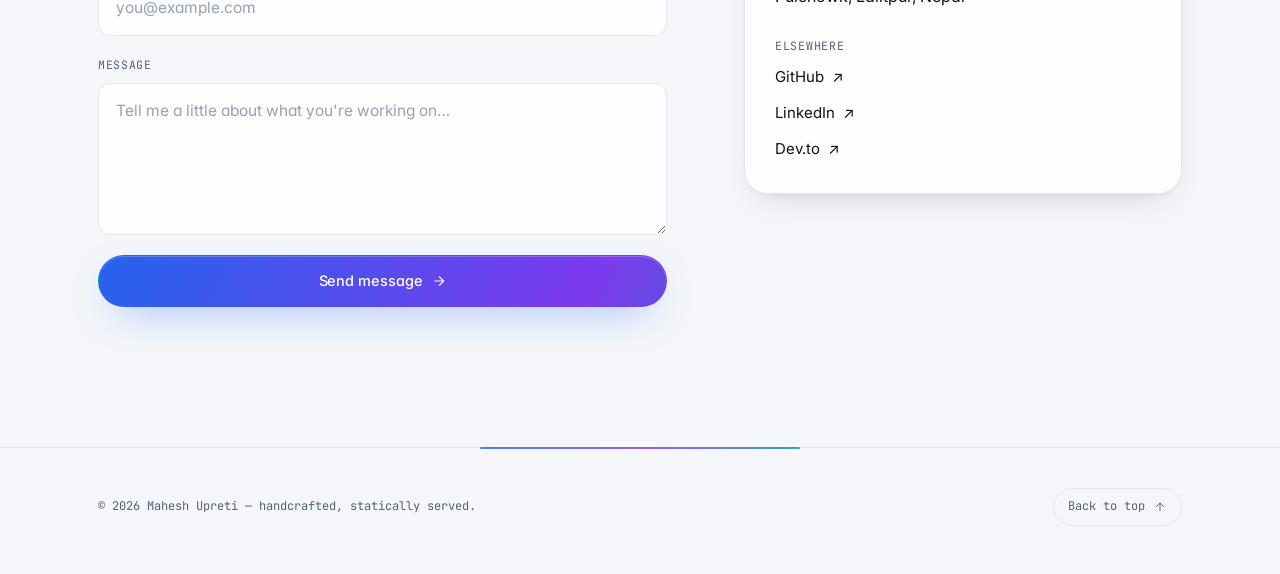
==== commit 8874b6f0: "redesign visuals and merge fun projects into Products Visual refresh: - add a gradient / shadow / gl" ====
--- a/index.html
+++ b/index.html
@@ -5,8 +5,8 @@
   <meta name="viewport" content="width=device-width, initial-scale=1.0" />
   <title>Mahesh Upreti — Cloud Operations Engineer</title>
   <meta name="description" content="Mahesh Upreti is a Cloud Operations Engineer specialising in scalable infrastructure, secure automation, and cloud-native AI systems." />
-  <meta name="theme-color" content="#0B0F1A" media="(prefers-color-scheme: dark)" />
-  <meta name="theme-color" content="#F6F7F9" media="(prefers-color-scheme: light)" />
+  <meta name="theme-color" content="#080B14" media="(prefers-color-scheme: dark)" />
+  <meta name="theme-color" content="#F4F6FA" media="(prefers-color-scheme: light)" />
   <link rel="stylesheet" href="styles.css" />
   <link rel="preconnect" href="https://fonts.googleapis.com" />
   <link rel="preconnect" href="https://fonts.gstatic.com" crossorigin />
@@ -36,7 +36,6 @@
         <li><a href="#experience">Experience</a></li>
         <li><a href="#work">Work</a></li>
         <li><a href="#products">Products</a></li>
-        <li><a href="#goodies">Goodies</a></li>
         <li><a href="#credentials">Credentials</a></li>
         <li><a href="#writing">Writing</a></li>
         <li><a href="#contact">Contact</a></li>
@@ -231,7 +230,7 @@
               </div>
               <div>
                 <dt>Clouds operated</dt>
-                <dd>AWS · GCP · Azure</dd>
+                <dd class="stat__text">AWS · GCP · Azure</dd>
               </div>
             </dl>
           </aside>
@@ -252,8 +251,13 @@
 
           <article class="stack-card reveal">
             <header class="stack-card__head">
+              <span class="stack-card__icon" aria-hidden="true">
+                <svg viewBox="0 0 24 24" fill="none" stroke="currentColor" stroke-width="1.6" stroke-linecap="round" stroke-linejoin="round" width="20" height="20">
+                  <path d="M17.5 19a4.5 4.5 0 0 0 .5-8.97A6 6 0 0 0 6.2 9.6 4.2 4.2 0 0 0 7 19h10.5z"/>
+                </svg>
+              </span>
+              <h3>Cloud Platforms</h3>
               <span class="stack-card__num">01</span>
-              <h3>Cloud Platforms</h3>
             </header>
             <ul class="stack-card__tags">
               <li>AWS</li><li>GCP</li><li>Azure</li><li>Linux</li>
@@ -262,8 +266,13 @@
 
           <article class="stack-card reveal" style="--delay: 0.05s">
             <header class="stack-card__head">
+              <span class="stack-card__icon" aria-hidden="true">
+                <svg viewBox="0 0 24 24" fill="none" stroke="currentColor" stroke-width="1.6" stroke-linecap="round" stroke-linejoin="round" width="20" height="20">
+                  <polygon points="12 2 22 7 12 12 2 7 12 2"/><polyline points="2 12 12 17 22 12"/><polyline points="2 17 12 22 22 17"/>
+                </svg>
+              </span>
+              <h3>Infrastructure as Code</h3>
               <span class="stack-card__num">02</span>
-              <h3>Infrastructure as Code</h3>
             </header>
             <ul class="stack-card__tags">
               <li>Terraform</li><li>Terragrunt</li><li>Ansible</li><li>CloudFormation</li>
@@ -272,8 +281,14 @@
 
           <article class="stack-card reveal" style="--delay: 0.1s">
             <header class="stack-card__head">
+              <span class="stack-card__icon" aria-hidden="true">
+                <svg viewBox="0 0 24 24" fill="none" stroke="currentColor" stroke-width="1.6" stroke-linecap="round" stroke-linejoin="round" width="20" height="20">
+                  <path d="M21 16V8a2 2 0 0 0-1-1.73l-7-4a2 2 0 0 0-2 0l-7 4A2 2 0 0 0 3 8v8a2 2 0 0 0 1 1.73l7 4a2 2 0 0 0 2 0l7-4A2 2 0 0 0 21 16z"/>
+                  <polyline points="3.3 7 12 12 20.7 7"/><line x1="12" y1="22" x2="12" y2="12"/>
+                </svg>
+              </span>
+              <h3>Containers &amp; Orchestration</h3>
               <span class="stack-card__num">03</span>
-              <h3>Containers &amp; Orchestration</h3>
             </header>
             <ul class="stack-card__tags">
               <li>Docker</li><li>Kubernetes</li><li>EKS</li><li>Fargate</li>
@@ -282,8 +297,13 @@
 
           <article class="stack-card reveal" style="--delay: 0.15s">
             <header class="stack-card__head">
+              <span class="stack-card__icon" aria-hidden="true">
+                <svg viewBox="0 0 24 24" fill="none" stroke="currentColor" stroke-width="1.6" stroke-linecap="round" stroke-linejoin="round" width="20" height="20">
+                  <line x1="6" y1="3" x2="6" y2="15"/><circle cx="18" cy="6" r="3"/><circle cx="6" cy="18" r="3"/><path d="M18 9a9 9 0 0 1-9 9"/>
+                </svg>
+              </span>
+              <h3>CI / CD &amp; Delivery</h3>
               <span class="stack-card__num">04</span>
-              <h3>CI / CD &amp; Delivery</h3>
             </header>
             <ul class="stack-card__tags">
               <li>Jenkins</li><li>Bitbucket Pipelines</li><li>CodePipeline</li><li>GitHub Actions</li>
@@ -292,8 +312,13 @@
 
           <article class="stack-card reveal" style="--delay: 0.2s">
             <header class="stack-card__head">
+              <span class="stack-card__icon" aria-hidden="true">
+                <svg viewBox="0 0 24 24" fill="none" stroke="currentColor" stroke-width="1.6" stroke-linecap="round" stroke-linejoin="round" width="20" height="20">
+                  <polyline points="22 12 18 12 15 21 9 3 6 12 2 12"/>
+                </svg>
+              </span>
+              <h3>Observability</h3>
               <span class="stack-card__num">05</span>
-              <h3>Observability</h3>
             </header>
             <ul class="stack-card__tags">
               <li>Prometheus</li><li>Grafana</li><li>Loki</li><li>ELK Stack</li><li>CloudWatch</li>
@@ -302,8 +327,13 @@
 
           <article class="stack-card reveal" style="--delay: 0.25s">
             <header class="stack-card__head">
+              <span class="stack-card__icon" aria-hidden="true">
+                <svg viewBox="0 0 24 24" fill="none" stroke="currentColor" stroke-width="1.6" stroke-linecap="round" stroke-linejoin="round" width="20" height="20">
+                  <path d="M12 22s8-4 8-10V5l-8-3-8 3v7c0 6 8 10 8 10z"/><polyline points="9 12 11 14 15 10"/>
+                </svg>
+              </span>
+              <h3>Security &amp; Compliance</h3>
               <span class="stack-card__num">06</span>
-              <h3>Security &amp; Compliance</h3>
             </header>
             <ul class="stack-card__tags">
               <li>AWS Systems Manager</li><li>IAM</li><li>Vulnerability scanning</li><li>Patch automation</li>
@@ -312,8 +342,13 @@
 
           <article class="stack-card reveal" style="--delay: 0.3s">
             <header class="stack-card__head">
+              <span class="stack-card__icon" aria-hidden="true">
+                <svg viewBox="0 0 24 24" fill="none" stroke="currentColor" stroke-width="1.6" stroke-linecap="round" stroke-linejoin="round" width="20" height="20">
+                  <ellipse cx="12" cy="5" rx="8" ry="3"/><path d="M20 12c0 1.66-3.58 3-8 3s-8-1.34-8-3"/><path d="M4 5v14c0 1.66 3.58 3 8 3s8-1.34 8-3V5"/>
+                </svg>
+              </span>
+              <h3>Data &amp; Databases</h3>
               <span class="stack-card__num">07</span>
-              <h3>Data &amp; Databases</h3>
             </header>
             <ul class="stack-card__tags">
               <li>PostgreSQL</li><li>MongoDB</li><li>Ops Manager</li><li>Airflow</li>
@@ -322,8 +357,17 @@
 
           <article class="stack-card reveal" style="--delay: 0.35s">
             <header class="stack-card__head">
+              <span class="stack-card__icon" aria-hidden="true">
+                <svg viewBox="0 0 24 24" fill="none" stroke="currentColor" stroke-width="1.6" stroke-linecap="round" stroke-linejoin="round" width="20" height="20">
+                  <rect x="4" y="4" width="16" height="16" rx="2"/><rect x="9" y="9" width="6" height="6"/>
+                  <line x1="9" y1="1.5" x2="9" y2="4"/><line x1="15" y1="1.5" x2="15" y2="4"/>
+                  <line x1="9" y1="20" x2="9" y2="22.5"/><line x1="15" y1="20" x2="15" y2="22.5"/>
+                  <line x1="20" y1="9" x2="22.5" y2="9"/><line x1="20" y1="15" x2="22.5" y2="15"/>
+                  <line x1="1.5" y1="9" x2="4" y2="9"/><line x1="1.5" y1="15" x2="4" y2="15"/>
+                </svg>
+              </span>
+              <h3>AI on the Cloud</h3>
               <span class="stack-card__num">08</span>
-              <h3>AI on the Cloud</h3>
             </header>
             <ul class="stack-card__tags">
               <li>AWS Bedrock</li><li>SageMaker</li><li>Rekognition</li><li>Comprehend</li><li>GCP AI</li><li>Azure AI</li>
@@ -332,8 +376,13 @@
 
           <article class="stack-card reveal" style="--delay: 0.4s">
             <header class="stack-card__head">
+              <span class="stack-card__icon" aria-hidden="true">
+                <svg viewBox="0 0 24 24" fill="none" stroke="currentColor" stroke-width="1.6" stroke-linecap="round" stroke-linejoin="round" width="20" height="20">
+                  <polyline points="16 18 22 12 16 6"/><polyline points="8 6 2 12 8 18"/>
+                </svg>
+              </span>
+              <h3>Languages</h3>
               <span class="stack-card__num">09</span>
-              <h3>Languages</h3>
             </header>
             <ul class="stack-card__tags">
               <li>Python</li><li>Bash</li><li>C</li><li>C++</li><li>Java</li>
@@ -493,14 +542,16 @@
       </div>
     </section>
 
-    <!-- Products: shipped, usable products -->
+    <!-- Products: everything shipped — apps, extensions, CLIs, agents -->
     <section class="section products" id="products">
       <div class="container">
         <div class="section__head reveal">
           <p class="section__label">// 05 — products</p>
           <h2 class="section__title">Products I've shipped<span class="serif-italic">.</span></h2>
           <p class="section__sub">
-            Real, usable products — built, deployed, and out in the wild for people to actually use.
+            Real, usable things I've built and put out in the wild — web apps, browser
+            extensions, CLI tools, and AI agents. Some solve a daily problem; some I
+            built purely for the fun of it.
           </p>
         </div>
 
@@ -526,24 +577,25 @@
             </ul>
           </article>
 
-        </div>
-      </div>
-    </section>
-
-    <!-- Goodies: published tools / modules / scripts -->
-    <section class="section goodies" id="goodies">
-      <div class="container">
-        <div class="section__head reveal">
-          <p class="section__label">// 06 — goodies</p>
-          <h2 class="section__title">Fun projects I've built<span class="serif-italic">.</span></h2>
-          <p class="section__sub">
-            Tools that come in handy day-to-day, plus a few I built just for the fun
-            of it. Take what's useful, ignore the rest.
-          </p>
-        </div>
-
-        <!-- To add another tool, copy the <article class="goodie-card"> block below and update the fields. -->
-        <div class="goodies__grid">
+          <article class="goodie-card reveal reveal--pop float-ambient">
+            <header class="goodie-card__head">
+              <span class="goodie-card__type">Web</span>
+              <a class="goodie-card__link" href="https://ioecutoff.maheshupreti.com.np/" target="_blank" rel="noopener noreferrer" aria-label="Open IOE Cutoff Predictor">
+                <svg viewBox="0 0 24 24" fill="none" stroke="currentColor" stroke-width="2" stroke-linecap="round" stroke-linejoin="round" width="16" height="16" aria-hidden="true">
+                  <circle cx="12" cy="12" r="10"/><line x1="2" y1="12" x2="22" y2="12"/><path d="M12 2a15.3 15.3 0 0 1 4 10 15.3 15.3 0 0 1-4 10 15.3 15.3 0 0 1-4-10 15.3 15.3 0 0 1 4-10z"/>
+                </svg>
+              </a>
+            </header>
+            <h3 class="goodie-card__title">IOE Cutoff Predictor</h3>
+            <p class="goodie-card__desc">
+              Predicts cutoff marks for IOE engineering programs — built for entrance
+              aspirants trying to work out where they stand.
+            </p>
+            <a class="goodie-card__install" href="https://ioecutoff.maheshupreti.com.np/" target="_blank" rel="noopener noreferrer">ioecutoff.maheshupreti.com.np ↗</a>
+            <ul class="goodie-card__tags">
+              <li>web</li><li>ioe</li><li>education</li>
+            </ul>
+          </article>
 
           <article class="goodie-card reveal reveal--pop float-ambient">
             <header class="goodie-card__head">
@@ -659,7 +711,7 @@
     <section class="section credentials" id="credentials">
       <div class="container">
         <div class="section__head reveal">
-          <p class="section__label">// 07 — credentials</p>
+          <p class="section__label">// 06 — credentials</p>
           <h2 class="section__title">Certifications, Education &amp; Recognition<span class="serif-italic">.</span></h2>
         </div>
 
@@ -776,7 +828,7 @@
     <section class="section writing" id="writing">
       <div class="container">
         <div class="section__head reveal">
-          <p class="section__label">// 08 — writing</p>
+          <p class="section__label">// 07 — writing</p>
           <h2 class="section__title">Thoughts, written down<span class="serif-italic">.</span></h2>
           <p class="section__sub">
             Short notes on whatever's caught my attention — cloud and code show up
@@ -806,7 +858,7 @@
     <section class="section contact" id="contact">
       <div class="container">
         <div class="section__head reveal">
-          <p class="section__label">// 09 — contact</p>
+          <p class="section__label">// 08 — contact</p>
           <h2 class="section__title">Let's build something reliable<span class="serif-italic">.</span></h2>
           <p class="section__sub">
             Have an infrastructure problem worth solving, or just want to compare notes on
--- a/styles.css
+++ b/styles.css
@@ -6,9 +6,9 @@
 
 /* ----- Tokens ----- */
 :root {
-  --bg:            #F6F7F9;
+  --bg:            #F4F6FA;
   --bg-elev:       #FFFFFF;
-  --surface:       #EEF1F6;
+  --surface:       #E9EDF5;
   --text:          #0B1220;
   --text-muted:    #56607A;
   --text-subtle:   #94A0B5;
@@ -16,9 +16,20 @@
   --border-strong: #CBD2DE;
   --accent:        #2563EB;
   --accent-hover:  #1D4ED8;
-  --accent-soft:   #DBEAFE;
+  --accent-soft:   #DDE9FE;
+  --accent-2:      #7C3AED;
+  --accent-3:      #0891B2;
   --on-accent:     #FFFFFF;
   --ok:            #16A34A;
+
+  /* Signature gradient — used for rules, rings, badges, and glows */
+  --grad: linear-gradient(115deg, var(--accent) 0%, var(--accent-2) 54%, var(--accent-3) 100%);
+
+  --shadow-sm: 0 1px 2px rgba(11, 18, 32, 0.04), 0 3px 10px -6px rgba(11, 18, 32, 0.10);
+  --shadow-md: 0 2px 4px rgba(11, 18, 32, 0.04), 0 14px 34px -18px rgba(11, 18, 32, 0.22);
+  --shadow-lg: 0 4px 10px rgba(11, 18, 32, 0.05), 0 30px 70px -30px rgba(11, 18, 32, 0.30);
+  --ring:      0 0 0 4px color-mix(in oklab, var(--accent) 16%, transparent);
+  --glow:      0 14px 40px -18px color-mix(in oklab, var(--accent) 70%, transparent);
 
   --maxw: 1180px;
   --gutter: clamp(20px, 4vw, 48px);
@@ -27,35 +38,50 @@
   --sans:  "Inter", -apple-system, BlinkMacSystemFont, "Segoe UI", Roboto, sans-serif;
   --mono:  "JetBrains Mono", ui-monospace, "SF Mono", Menlo, Consolas, monospace;
 
-  --radius-sm: 6px;
-  --radius:    10px;
-  --radius-lg: 16px;
+  --radius-sm: 8px;
+  --radius:    12px;
+  --radius-lg: 18px;
+  --radius-xl: 24px;
 
   --ease: cubic-bezier(0.22, 1, 0.36, 1);
 }
 
 [data-theme="dark"] {
-  --bg:            #0B0F1A;
-  --bg-elev:       #11172A;
-  --surface:       #1A2238;
+  --bg:            #080B14;
+  --bg-elev:       #0F1524;
+  --surface:       #182034;
   --text:          #E7EBF3;
-  --text-muted:    #94A3B8;
+  --text-muted:    #98A3B8;
   --text-subtle:   #5D6A82;
-  --border:        #1F2A44;
-  --border-strong: #2D3A5A;
+  --border:        #1D273F;
+  --border-strong: #2E3B5C;
   --accent:        #60A5FA;
   --accent-hover:  #93C5FD;
-  --accent-soft:   #172554;
-  --on-accent:     #0B0F1A;
+  --accent-soft:   #14224A;
+  --accent-2:      #A78BFA;
+  --accent-3:      #22D3EE;
+  --on-accent:     #061024;
   --ok:            #22C55E;
+
+  --shadow-sm: 0 1px 2px rgba(0, 0, 0, 0.40), 0 3px 12px -6px rgba(0, 0, 0, 0.60);
+  --shadow-md: 0 2px 6px rgba(0, 0, 0, 0.45), 0 16px 40px -20px rgba(0, 0, 0, 0.80);
+  --shadow-lg: 0 6px 14px rgba(0, 0, 0, 0.50), 0 34px 80px -34px rgba(0, 0, 0, 0.90);
+  --ring:      0 0 0 4px color-mix(in oklab, var(--accent) 22%, transparent);
+  --glow:      0 14px 46px -18px color-mix(in oklab, var(--accent) 60%, transparent);
 }
 
 /* ----- Reset ----- */
 *, *::before, *::after { box-sizing: border-box; }
-html { scroll-behavior: smooth; -webkit-text-size-adjust: 100%; }
+html {
+  scroll-behavior: smooth;
+  -webkit-text-size-adjust: 100%;
+  /* .reveal--right parks elements 32px to the right until they animate in,
+     which would otherwise widen the document. `clip` (not `hidden`) keeps
+     .about__side's position: sticky working. */
+  overflow-x: clip;
+}
 body {
   margin: 0;
-  background: var(--bg);
   color: var(--text);
   font-family: var(--sans);
   font-size: 17px;
@@ -63,8 +89,29 @@
   font-feature-settings: "ss01", "cv11";
   -webkit-font-smoothing: antialiased;
   -moz-osx-font-smoothing: grayscale;
-  transition: background 240ms var(--ease), color 240ms var(--ease);
-}
+  transition: background-color 240ms var(--ease), color 240ms var(--ease);
+
+  /* Ambient colour wash — fixed, so it stays put while the page scrolls. */
+  background-color: var(--bg);
+  background-image:
+    radial-gradient(880px 620px at 100% -5%, color-mix(in oklab, var(--accent) 9%, transparent), transparent 62%),
+    radial-gradient(760px 620px at -8% 34%, color-mix(in oklab, var(--accent-2) 7%, transparent), transparent 62%),
+    radial-gradient(700px 560px at 60% 108%, color-mix(in oklab, var(--accent-3) 7%, transparent), transparent 62%);
+  background-attachment: fixed;
+  background-repeat: no-repeat;
+}
+
+/* Fine film grain over everything — adds tooth so the flat areas aren't dead. */
+body::before {
+  content: "";
+  position: fixed;
+  inset: 0;
+  z-index: 9999;
+  pointer-events: none;
+  opacity: 0.028;
+  background-image: url("data:image/svg+xml,%3Csvg xmlns='http://www.w3.org/2000/svg' width='160' height='160'%3E%3Cfilter id='n'%3E%3CfeTurbulence type='fractalNoise' baseFrequency='0.8' numOctaves='3' stitchTiles='stitch'/%3E%3C/filter%3E%3Crect width='100%25' height='100%25' filter='url(%23n)'/%3E%3C/svg%3E");
+}
+[data-theme="dark"] body::before { opacity: 0.045; }
 
 img, svg { display: block; max-width: 100%; }
 button { font: inherit; color: inherit; background: none; border: 0; cursor: pointer; }
@@ -75,6 +122,12 @@
 ::selection {
   background: var(--accent);
   color: var(--on-accent);
+}
+
+:where(a, button, input, textarea, [tabindex]):focus-visible {
+  outline: 2px solid var(--accent);
+  outline-offset: 3px;
+  border-radius: var(--radius-sm);
 }
 
 /* ----- Layout ----- */
@@ -90,13 +143,24 @@
   position: relative;
 }
 
-.section + .section { border-top: 1px solid var(--border); }
+/* Feathered hairline between sections instead of a hard edge-to-edge rule. */
+.section + .section::before {
+  content: "";
+  position: absolute;
+  top: 0;
+  left: 0;
+  right: 0;
+  height: 1px;
+  background: linear-gradient(to right, transparent, var(--border) 14%, var(--border-strong) 50%, var(--border) 86%, transparent);
+  pointer-events: none;
+}
 
 /* ----- Type ----- */
 .serif-italic {
   font-family: var(--serif);
   font-style: italic;
   color: var(--accent);
+  -webkit-text-fill-color: var(--accent);
   font-weight: 400;
 }
 
@@ -105,12 +169,30 @@
   margin-bottom: clamp(40px, 6vw, 72px);
 }
 .section__label {
-  font-family: var(--mono);
-  font-size: 12.5px;
+  display: inline-flex;
+  align-items: center;
+  gap: 9px;
+  font-family: var(--mono);
+  font-size: 12px;
   letter-spacing: 0.04em;
   color: var(--text-muted);
-  margin: 0 0 18px;
+  margin: 0 0 20px;
   text-transform: lowercase;
+  padding: 5px 13px 5px 11px;
+  border: 1px solid var(--border);
+  border-radius: 999px;
+  background: color-mix(in oklab, var(--bg-elev) 70%, transparent);
+  backdrop-filter: blur(8px);
+  -webkit-backdrop-filter: blur(8px);
+  box-shadow: var(--shadow-sm);
+}
+.section__label::before {
+  content: "";
+  width: 6px;
+  height: 6px;
+  border-radius: 50%;
+  background: var(--grad);
+  flex: none;
 }
 .section__title {
   font-family: var(--serif);
@@ -126,6 +208,17 @@
   font-size: 17px;
   max-width: 56ch;
 }
+/* Short gradient rule under every section heading block. */
+.section__head::after {
+  content: "";
+  display: block;
+  width: 72px;
+  height: 3px;
+  margin-top: 26px;
+  border-radius: 999px;
+  background: var(--grad);
+  opacity: 0.9;
+}
 
 .lede {
   font-size: clamp(18px, 1.4vw, 20px);
@@ -147,13 +240,28 @@
   position: fixed;
   inset: 0 0 auto 0;
   z-index: 50;
-  background: color-mix(in oklab, var(--bg) 82%, transparent);
-  backdrop-filter: saturate(160%) blur(14px);
-  -webkit-backdrop-filter: saturate(160%) blur(14px);
-  border-bottom: 1px solid transparent;
-  transition: border-color 200ms var(--ease), background 200ms var(--ease);
-}
-.nav--scrolled { border-bottom-color: var(--border); }
+  background: color-mix(in oklab, var(--bg) 68%, transparent);
+  backdrop-filter: saturate(180%) blur(18px);
+  -webkit-backdrop-filter: saturate(180%) blur(18px);
+  transition: background 200ms var(--ease), box-shadow 240ms var(--ease);
+}
+/* Gradient hairline that fades in once the page starts scrolling. */
+.nav::after {
+  content: "";
+  position: absolute;
+  left: 0;
+  right: 0;
+  bottom: 0;
+  height: 1px;
+  background: linear-gradient(to right, transparent, var(--border-strong) 20%, var(--border-strong) 80%, transparent);
+  opacity: 0;
+  transition: opacity 240ms var(--ease);
+}
+.nav--scrolled {
+  background: color-mix(in oklab, var(--bg) 84%, transparent);
+  box-shadow: 0 10px 30px -24px rgba(0, 0, 0, 0.6);
+}
+.nav--scrolled::after { opacity: 1; }
 
 .nav__inner {
   display: flex;
@@ -174,7 +282,13 @@
   transition: opacity 180ms var(--ease);
 }
 .nav__logo:hover { opacity: 0.7; }
-.nav__logo-mark { color: var(--accent); }
+.nav__logo-mark {
+  background: var(--grad);
+  -webkit-background-clip: text;
+          background-clip: text;
+  color: transparent;
+  font-weight: 700;
+}
 
 .nav__links {
   display: flex;
@@ -190,7 +304,7 @@
   color: var(--text-muted);
   transition: color 160ms var(--ease), background 160ms var(--ease);
 }
-.nav__links a:hover { color: var(--text); }
+.nav__links a:hover { color: var(--text); background: color-mix(in oklab, var(--surface) 60%, transparent); }
 .nav__links a.active {
   color: var(--text);
   background: var(--surface);
@@ -211,10 +325,18 @@
   border-radius: 999px;
   color: var(--text);
   border: 1px solid var(--border);
-  transition: background 160ms var(--ease), border-color 160ms var(--ease), transform 220ms var(--ease);
+  background: var(--bg-elev);
+  box-shadow: var(--shadow-sm);
+  transition: background 160ms var(--ease), border-color 160ms var(--ease), transform 220ms var(--ease), box-shadow 220ms var(--ease);
   position: relative;
 }
-.theme-toggle:hover { background: var(--surface); border-color: var(--border-strong); }
+.theme-toggle:hover {
+  border-color: color-mix(in oklab, var(--accent) 55%, var(--border));
+  color: var(--accent);
+  transform: translateY(-1px);
+  box-shadow: var(--shadow-md);
+}
+.theme-toggle:active { transform: translateY(0) scale(0.94); }
 .theme-toggle__icon { position: absolute; transition: opacity 240ms var(--ease), transform 320ms var(--ease); }
 [data-theme="dark"] .theme-toggle__icon--sun { opacity: 1; transform: rotate(0); }
 [data-theme="dark"] .theme-toggle__icon--moon { opacity: 0; transform: rotate(-30deg); }
@@ -252,13 +374,40 @@
   overflow: hidden;
 }
 
+/* Aurora — three slow-drifting colour fields behind the hero. */
 .hero::before {
+  content: "";
+  position: absolute;
+  inset: -25% -15%;
+  background-image:
+    radial-gradient(42% 46% at 80% 12%, color-mix(in oklab, var(--accent) 30%, transparent), transparent 68%),
+    radial-gradient(38% 44% at 14% 82%, color-mix(in oklab, var(--accent-2) 26%, transparent), transparent 68%),
+    radial-gradient(34% 40% at 52% 46%, color-mix(in oklab, var(--accent-3) 18%, transparent), transparent 70%);
+  filter: blur(28px);
+  pointer-events: none;
+  z-index: 0;
+  animation: auroraDrift 26s ease-in-out infinite alternate;
+  will-change: transform;
+}
+[data-theme="dark"] .hero::before { filter: blur(34px) saturate(120%); }
+
+@keyframes auroraDrift {
+  0%   { transform: translate3d(0, 0, 0) scale(1); }
+  50%  { transform: translate3d(-3%, 2%, 0) scale(1.06); }
+  100% { transform: translate3d(3%, -2%, 0) scale(1.02); }
+}
+
+/* Faint engineering grid, masked to a soft vignette. */
+.hero::after {
   content: "";
   position: absolute;
   inset: 0;
   background-image:
-    radial-gradient(1200px 600px at 85% -10%, color-mix(in oklab, var(--accent) 14%, transparent), transparent 60%),
-    radial-gradient(900px 500px at -10% 110%, color-mix(in oklab, var(--accent) 10%, transparent), transparent 55%);
+    linear-gradient(to right,  color-mix(in oklab, var(--text) 7%, transparent) 1px, transparent 1px),
+    linear-gradient(to bottom, color-mix(in oklab, var(--text) 7%, transparent) 1px, transparent 1px);
+  background-size: 68px 68px;
+  -webkit-mask-image: radial-gradient(72% 62% at 50% 34%, #000 0%, transparent 78%);
+          mask-image: radial-gradient(72% 62% at 50% 34%, #000 0%, transparent 78%);
   pointer-events: none;
   z-index: 0;
 }
@@ -266,14 +415,18 @@
 .hero__inner { position: relative; z-index: 1; }
 
 .hero__status {
+  position: relative;
   display: inline-flex;
   align-items: center;
   gap: 10px;
   flex-wrap: wrap;
-  padding: 7px 14px;
+  padding: 8px 16px;
   border-radius: 999px;
-  background: var(--bg-elev);
-  border: 1px solid var(--border);
+  background: color-mix(in oklab, var(--bg-elev) 78%, transparent);
+  backdrop-filter: blur(10px);
+  -webkit-backdrop-filter: blur(10px);
+  border: 1px solid var(--border);
+  box-shadow: var(--shadow-sm);
   font-family: var(--mono);
   font-size: 12.5px;
   color: var(--text-muted);
@@ -312,6 +465,7 @@
   line-height: 0.95;
   letter-spacing: -0.025em;
   margin: 0;
+  color: var(--text);
 }
 
 .hero__lede {
@@ -336,61 +490,122 @@
   margin-top: clamp(48px, 7vw, 80px);
   display: grid;
   grid-template-columns: repeat(3, minmax(0, 1fr));
-  gap: 28px;
-  padding-top: 28px;
-  border-top: 1px solid var(--border);
-}
-.hero__meta div { display: flex; flex-direction: column; gap: 6px; }
+  gap: 14px;
+}
+.hero__meta div {
+  position: relative;
+  display: flex;
+  flex-direction: column;
+  gap: 7px;
+  padding: 20px 22px;
+  border: 1px solid var(--border);
+  border-radius: var(--radius-lg);
+  background: color-mix(in oklab, var(--bg-elev) 66%, transparent);
+  backdrop-filter: blur(10px);
+  -webkit-backdrop-filter: blur(10px);
+  overflow: hidden;
+  transition: border-color 220ms var(--ease), transform 260ms var(--ease), box-shadow 260ms var(--ease);
+}
+/* Gradient cap on the top edge of each card. */
+.hero__meta div::before {
+  content: "";
+  position: absolute;
+  top: 0;
+  left: 22px;
+  right: 22px;
+  height: 2px;
+  border-radius: 0 0 999px 999px;
+  background: var(--grad);
+  opacity: 0.55;
+  transition: opacity 220ms var(--ease), left 260ms var(--ease), right 260ms var(--ease);
+}
+.hero__meta div:hover {
+  border-color: var(--border-strong);
+  transform: translateY(-3px);
+  box-shadow: var(--shadow-md);
+}
+.hero__meta div:hover::before { opacity: 1; left: 0; right: 0; }
 .hero__meta dt {
   font-family: var(--mono);
-  font-size: 11.5px;
+  font-size: 11px;
   color: var(--text-subtle);
-  letter-spacing: 0.05em;
+  letter-spacing: 0.08em;
   text-transform: uppercase;
 }
 .hero__meta dd {
   font-size: 15px;
   color: var(--text);
   margin: 0;
+  line-height: 1.45;
 }
 
 /* ============================================================
    Buttons
    ============================================================ */
 .btn {
+  position: relative;
   display: inline-flex;
   align-items: center;
   justify-content: center;
   gap: 8px;
-  padding: 12px 22px;
+  padding: 13px 24px;
   border-radius: 999px;
   font-size: 14.5px;
   font-weight: 500;
   letter-spacing: -0.005em;
   border: 1px solid transparent;
-  transition: transform 200ms var(--ease), background 180ms var(--ease), color 180ms var(--ease), border-color 180ms var(--ease);
+  transition: transform 200ms var(--ease), background 180ms var(--ease), color 180ms var(--ease),
+              border-color 180ms var(--ease), box-shadow 240ms var(--ease);
   cursor: pointer;
   white-space: nowrap;
+  overflow: hidden;
+  isolation: isolate;
 }
 .btn--primary {
-  background: var(--accent);
-  color: var(--on-accent);
+  background: var(--grad);
+  background-size: 160% 160%;
+  background-position: 0% 50%;
+  color: #FFFFFF;
+  box-shadow: var(--glow), inset 0 1px 0 rgba(255, 255, 255, 0.22);
+  transition: transform 200ms var(--ease), background-position 520ms var(--ease), box-shadow 240ms var(--ease);
 }
 .btn--primary:hover {
-  background: var(--accent-hover);
-  transform: translateY(-1px);
-}
+  background-position: 100% 50%;
+  transform: translateY(-2px);
+  box-shadow: 0 20px 46px -18px color-mix(in oklab, var(--accent) 85%, transparent),
+              inset 0 1px 0 rgba(255, 255, 255, 0.28);
+}
+.btn--primary:active { transform: translateY(0); }
+
+/* Sheen that sweeps across the primary button on hover. */
+.btn--primary::after {
+  content: "";
+  position: absolute;
+  inset: 0;
+  background: linear-gradient(105deg, transparent 30%, rgba(255, 255, 255, 0.35) 50%, transparent 70%);
+  transform: translateX(-120%);
+  transition: transform 720ms var(--ease);
+  z-index: -1;
+}
+.btn--primary:hover::after { transform: translateX(120%); }
+
 .btn--ghost {
   border-color: var(--border-strong);
   color: var(--text);
+  background: color-mix(in oklab, var(--bg-elev) 60%, transparent);
+  backdrop-filter: blur(8px);
+  -webkit-backdrop-filter: blur(8px);
 }
 .btn--ghost:hover {
-  background: var(--surface);
-  border-color: var(--text);
+  background: var(--bg-elev);
+  border-color: color-mix(in oklab, var(--accent) 60%, var(--border-strong));
+  color: var(--accent);
+  transform: translateY(-2px);
+  box-shadow: var(--shadow-md);
 }
 .btn--full { width: 100%; }
 .btn svg { transition: transform 220ms var(--ease); }
-.btn:hover svg { transform: translateX(2px); }
+.btn:hover svg { transform: translateX(3px); }
 
 /* ============================================================
    About
@@ -416,24 +631,63 @@
   top: 100px;
 }
 .about__portrait {
+  position: relative;
   margin: 0;
-  border-radius: var(--radius);
+  border-radius: var(--radius-lg);
   overflow: hidden;
   border: 1px solid var(--border);
   background: var(--surface);
   aspect-ratio: 4 / 5;
-}
-.about__portrait img { width: 100%; height: 100%; object-fit: cover; filter: saturate(0.95); }
+  box-shadow: var(--shadow-md);
+  transition: transform 400ms var(--ease), box-shadow 400ms var(--ease);
+}
+.about__portrait::after {
+  content: "";
+  position: absolute;
+  inset: 0;
+  background: linear-gradient(180deg, transparent 45%, color-mix(in oklab, var(--accent) 22%, transparent) 100%);
+  mix-blend-mode: soft-light;
+  pointer-events: none;
+}
+.about__portrait:hover { transform: translateY(-4px); box-shadow: var(--shadow-lg); }
+.about__portrait img {
+  width: 100%;
+  height: 100%;
+  object-fit: cover;
+  filter: saturate(0.95);
+  transition: transform 600ms var(--ease), filter 400ms var(--ease);
+}
+.about__portrait:hover img { transform: scale(1.03); filter: saturate(1.05); }
 
 .about__stats {
+  position: relative;
   display: grid;
   gap: 18px;
-  padding: 22px;
-  background: var(--bg-elev);
-  border: 1px solid var(--border);
-  border-radius: var(--radius);
-}
-.about__stats div { display: flex; align-items: baseline; justify-content: space-between; gap: 16px; }
+  padding: 24px;
+  background: color-mix(in oklab, var(--bg-elev) 72%, transparent);
+  backdrop-filter: blur(10px);
+  -webkit-backdrop-filter: blur(10px);
+  border: 1px solid var(--border);
+  border-radius: var(--radius-lg);
+  box-shadow: var(--shadow-sm);
+  overflow: hidden;
+}
+.about__stats::before {
+  content: "";
+  position: absolute;
+  inset: 0 auto 0 0;
+  width: 3px;
+  background: var(--grad);
+}
+.about__stats div {
+  display: flex;
+  align-items: baseline;
+  justify-content: space-between;
+  gap: 16px;
+  padding-bottom: 18px;
+  border-bottom: 1px dashed var(--border);
+}
+.about__stats div:last-child { padding-bottom: 0; border-bottom: 0; }
 .about__stats dt {
   font-family: var(--mono);
   font-size: 12px;
@@ -443,12 +697,24 @@
 }
 .about__stats dd {
   font-family: var(--serif);
-  font-size: 28px;
+  font-size: 30px;
   margin: 0;
   line-height: 1;
   color: var(--text);
-}
-.stat__plus { color: var(--accent); margin-left: 1px; }
+  background: var(--grad);
+  -webkit-background-clip: text;
+          background-clip: text;
+  -webkit-text-fill-color: transparent;
+}
+.stat__plus { margin-left: 1px; }
+/* Non-numeric stat values read better as small mono, not display serif. */
+.about__stats dd.stat__text {
+  font-family: var(--mono);
+  font-size: 12.5px;
+  line-height: 1.4;
+  text-align: right;
+  letter-spacing: 0.01em;
+}
 
 /* ============================================================
    Stack
@@ -456,30 +722,71 @@
 .stack__grid {
   display: grid;
   grid-template-columns: repeat(3, minmax(0, 1fr));
-  gap: 0;
-  border-top: 1px solid var(--border);
-  border-left: 1px solid var(--border);
+  gap: 16px;
 }
 .stack-card {
-  padding: 28px 26px;
-  border-right: 1px solid var(--border);
-  border-bottom: 1px solid var(--border);
-  background: var(--bg);
-  transition: background 220ms var(--ease);
   position: relative;
-}
-.stack-card:hover { background: var(--bg-elev); }
+  padding: 26px 24px 24px;
+  border: 1px solid var(--border);
+  border-radius: var(--radius-lg);
+  background: color-mix(in oklab, var(--bg-elev) 70%, transparent);
+  backdrop-filter: blur(10px);
+  -webkit-backdrop-filter: blur(10px);
+  transition: transform 260ms var(--ease), box-shadow 260ms var(--ease), border-color 220ms var(--ease);
+}
+.stack-card:hover {
+  transform: translateY(-4px);
+  border-color: transparent;
+  box-shadow: var(--shadow-lg);
+}
+/* Gradient border ring, revealed on hover. */
+.stack-card::after {
+  content: "";
+  position: absolute;
+  inset: -1px;
+  border-radius: inherit;
+  padding: 1px;
+  background: var(--grad);
+  -webkit-mask: linear-gradient(#000 0 0) content-box, linear-gradient(#000 0 0);
+          mask: linear-gradient(#000 0 0) content-box, linear-gradient(#000 0 0);
+  -webkit-mask-composite: xor;
+          mask-composite: exclude;
+  opacity: 0;
+  transition: opacity 260ms var(--ease);
+  pointer-events: none;
+}
+.stack-card:hover::after { opacity: 1; }
+
 .stack-card__head {
   display: flex;
-  align-items: baseline;
+  align-items: center;
   gap: 12px;
   margin-bottom: 18px;
 }
+.stack-card__icon {
+  flex: none;
+  width: 40px;
+  height: 40px;
+  display: inline-flex;
+  align-items: center;
+  justify-content: center;
+  border-radius: 11px;
+  color: var(--accent);
+  background: color-mix(in oklab, var(--accent) 12%, transparent);
+  border: 1px solid color-mix(in oklab, var(--accent) 22%, transparent);
+  transition: transform 320ms var(--ease), color 220ms var(--ease), background 220ms var(--ease);
+}
+.stack-card:hover .stack-card__icon {
+  transform: translateY(-2px) rotate(-4deg) scale(1.06);
+  background: color-mix(in oklab, var(--accent) 18%, transparent);
+}
 .stack-card__num {
   font-family: var(--mono);
-  font-size: 11px;
-  color: var(--accent);
-  letter-spacing: 0.05em;
+  font-size: 10.5px;
+  letter-spacing: 0.08em;
+  color: var(--text-subtle);
+  margin-left: auto;
+  align-self: flex-start;
 }
 .stack-card__head h3 {
   font-family: var(--serif);
@@ -497,14 +804,18 @@
 .stack-card__tags li {
   font-family: var(--mono);
   font-size: 12px;
-  padding: 4px 9px;
+  padding: 4px 10px;
   color: var(--text-muted);
   border: 1px solid var(--border);
   border-radius: 999px;
-  background: var(--bg-elev);
-  transition: color 180ms var(--ease), border-color 180ms var(--ease);
-}
-.stack-card:hover .stack-card__tags li { color: var(--text); border-color: var(--border-strong); }
+  background: color-mix(in oklab, var(--bg) 55%, transparent);
+  transition: color 180ms var(--ease), border-color 180ms var(--ease), background 180ms var(--ease);
+}
+.stack-card:hover .stack-card__tags li {
+  color: var(--text);
+  border-color: color-mix(in oklab, var(--accent) 35%, var(--border));
+  background: color-mix(in oklab, var(--accent) 8%, transparent);
+}
 
 /* ============================================================
    Experience (timeline)
@@ -529,19 +840,40 @@
   left: 5px;
   top: 16px;
   bottom: -56px;
-  width: 1px;
-  background: var(--border);
+  width: 2px;
+  border-radius: 999px;
+  background: linear-gradient(to bottom,
+    var(--accent),
+    color-mix(in oklab, var(--accent-2) 70%, transparent) 55%,
+    color-mix(in oklab, var(--accent-3) 10%, transparent));
 }
 .timeline__item:last-child .timeline__rail::before { display: none; }
 .timeline__node {
   display: block;
-  width: 11px;
-  height: 11px;
+  width: 12px;
+  height: 12px;
   border-radius: 50%;
-  background: var(--bg);
-  border: 2px solid var(--accent);
+  background: var(--grad);
+  border: 2px solid var(--bg);
   position: relative;
   z-index: 1;
+  box-shadow:
+    0 0 0 3px color-mix(in oklab, var(--accent) 18%, transparent),
+    0 0 18px -2px color-mix(in oklab, var(--accent) 80%, transparent);
+}
+/* Radar ping on the most recent role. */
+.timeline__item:first-child .timeline__node::after {
+  content: "";
+  position: absolute;
+  inset: -3px;
+  border-radius: 50%;
+  border: 1.5px solid var(--accent);
+  animation: nodePing 2.6s var(--ease) infinite;
+}
+@keyframes nodePing {
+  0%   { transform: scale(0.7); opacity: 0.85; }
+  70%  { transform: scale(2.1); opacity: 0; }
+  100% { transform: scale(2.1); opacity: 0; }
 }
 
 .timeline__body {
@@ -583,10 +915,16 @@
 .timeline__tags li {
   font-family: var(--mono);
   font-size: 11.5px;
-  padding: 3px 9px;
+  padding: 4px 10px;
   color: var(--text-muted);
   border: 1px solid var(--border);
   border-radius: 999px;
+  background: color-mix(in oklab, var(--bg-elev) 55%, transparent);
+  transition: color 180ms var(--ease), border-color 180ms var(--ease);
+}
+.timeline__item:hover .timeline__tags li {
+  color: var(--text);
+  border-color: color-mix(in oklab, var(--accent) 32%, var(--border));
 }
 
 /* ============================================================
@@ -594,25 +932,52 @@
    ============================================================ */
 .work__list { display: flex; flex-direction: column; }
 .work-item {
+  position: relative;
   display: grid;
   grid-template-columns: 200px 1fr;
   gap: 32px;
-  padding: 40px 0;
+  padding: 40px 24px 40px 28px;
   border-top: 1px solid var(--border);
-  transition: background 220ms var(--ease);
+  transition: background 260ms var(--ease), transform 260ms var(--ease);
 }
 .work-item:last-child { border-bottom: 1px solid var(--border); }
-.work-item:hover { background: linear-gradient(to right, var(--bg-elev), transparent 80%); }
+.work-item:hover {
+  background: linear-gradient(to right, color-mix(in oklab, var(--bg-elev) 85%, transparent), transparent 78%);
+  transform: translateX(4px);
+}
+/* Gradient spine that grows in on hover. */
+.work-item::before {
+  content: "";
+  position: absolute;
+  left: 0;
+  top: 24px;
+  bottom: 24px;
+  width: 3px;
+  border-radius: 999px;
+  background: var(--grad);
+  transform: scaleY(0);
+  transform-origin: top;
+  transition: transform 380ms var(--ease);
+}
+.work-item:hover::before { transform: scaleY(1); }
 
 .work-item__meta {
   display: flex;
   flex-direction: column;
-  gap: 4px;
+  gap: 6px;
   font-family: var(--mono);
   font-size: 12.5px;
   color: var(--text-muted);
 }
-.work-item__index { color: var(--accent); }
+.work-item__index {
+  font-family: var(--serif);
+  font-size: 40px;
+  line-height: 1;
+  background: var(--grad);
+  -webkit-background-clip: text;
+          background-clip: text;
+  -webkit-text-fill-color: transparent;
+}
 
 .work-item__title {
   font-family: var(--serif);
@@ -636,10 +1001,11 @@
 .work-item__tags li {
   font-family: var(--mono);
   font-size: 11.5px;
-  padding: 3px 9px;
+  padding: 4px 10px;
   color: var(--text-muted);
   border: 1px solid var(--border);
   border-radius: 999px;
+  background: color-mix(in oklab, var(--bg-elev) 55%, transparent);
 }
 .work-item__link {
   display: inline-flex;
@@ -648,11 +1014,20 @@
   font-size: 14px;
   font-weight: 500;
   color: var(--text);
-  border-bottom: 1px solid var(--border);
-  padding-bottom: 4px;
-  transition: color 180ms var(--ease), border-color 180ms var(--ease);
-}
-.work-item__link:hover { color: var(--accent); border-bottom-color: var(--accent); }
+  padding: 9px 16px;
+  border: 1px solid var(--border);
+  border-radius: 999px;
+  background: color-mix(in oklab, var(--bg-elev) 70%, transparent);
+  transition: color 180ms var(--ease), border-color 180ms var(--ease), background 180ms var(--ease),
+              transform 200ms var(--ease), box-shadow 240ms var(--ease);
+}
+.work-item__link:hover {
+  color: var(--accent);
+  border-color: color-mix(in oklab, var(--accent) 55%, var(--border));
+  background: var(--bg-elev);
+  transform: translateY(-2px);
+  box-shadow: var(--shadow-md);
+}
 .work-item__link-arrow {
   transition: transform 200ms var(--ease);
   font-family: var(--mono);
@@ -660,29 +1035,53 @@
 .work-item__link:hover .work-item__link-arrow { transform: translate(2px, -2px); }
 
 /* ============================================================
-   Goodies (open-source tools)
+   Product cards (web apps, extensions, CLIs, agents)
    ============================================================ */
 .goodies__grid {
   display: grid;
   grid-template-columns: repeat(3, minmax(0, 1fr));
   gap: 18px;
 }
+/* Stagger the reveal across each row so a full grid doesn't pop in at once. */
+.goodies__grid > .goodie-card:nth-child(3n + 2) { --delay: 0.07s; }
+.goodies__grid > .goodie-card:nth-child(3n)     { --delay: 0.14s; }
 .goodie-card:only-child { max-width: 460px; }
 .goodie-card {
   display: flex;
   flex-direction: column;
   gap: 14px;
   padding: 24px;
-  background: var(--bg-elev);
-  border: 1px solid var(--border);
-  border-radius: var(--radius);
-  transition: border-color 200ms var(--ease), transform 200ms var(--ease), box-shadow 200ms var(--ease);
+  background: color-mix(in oklab, var(--bg-elev) 76%, transparent);
+  backdrop-filter: blur(12px);
+  -webkit-backdrop-filter: blur(12px);
+  border: 1px solid var(--border);
+  border-radius: var(--radius-lg);
+  box-shadow: var(--shadow-sm);
+  transition: border-color 200ms var(--ease), transform 260ms var(--ease), box-shadow 260ms var(--ease);
 }
 .goodie-card:hover {
-  border-color: var(--border-strong);
-  transform: translateY(-2px);
-  box-shadow: 0 6px 24px -16px color-mix(in oklab, var(--text) 30%, transparent);
-}
+  border-color: transparent;
+  transform: translateY(-5px);
+  box-shadow: var(--shadow-lg);
+}
+/* Gradient border ring, revealed on hover. */
+.goodie-card::after {
+  content: "";
+  position: absolute;
+  inset: -1px;
+  border-radius: inherit;
+  padding: 1px;
+  background: var(--grad);
+  -webkit-mask: linear-gradient(#000 0 0) content-box, linear-gradient(#000 0 0);
+          mask: linear-gradient(#000 0 0) content-box, linear-gradient(#000 0 0);
+  -webkit-mask-composite: xor;
+          mask-composite: exclude;
+  opacity: 0;
+  transition: opacity 260ms var(--ease);
+  pointer-events: none;
+}
+.goodie-card:hover::after { opacity: 1; }
+
 .goodie-card__head {
   display: flex;
   align-items: center;
@@ -694,9 +1093,10 @@
   font-size: 10.5px;
   letter-spacing: 0.06em;
   text-transform: uppercase;
-  padding: 4px 9px;
+  padding: 5px 11px;
   border-radius: 999px;
-  background: var(--accent-soft);
+  background: color-mix(in oklab, var(--accent) 12%, transparent);
+  border: 1px solid color-mix(in oklab, var(--accent) 26%, transparent);
   color: var(--accent);
   white-space: nowrap;
 }
@@ -704,17 +1104,19 @@
   display: inline-flex;
   align-items: center;
   justify-content: center;
-  width: 30px;
-  height: 30px;
+  width: 32px;
+  height: 32px;
   border-radius: 999px;
   color: var(--text-muted);
   border: 1px solid var(--border);
-  transition: color 180ms var(--ease), border-color 180ms var(--ease), background 180ms var(--ease);
+  background: color-mix(in oklab, var(--bg) 50%, transparent);
+  transition: color 180ms var(--ease), border-color 180ms var(--ease), background 180ms var(--ease), transform 220ms var(--ease);
 }
 .goodie-card__link:hover {
   color: var(--accent);
   border-color: var(--accent);
   background: var(--accent-soft);
+  transform: rotate(8deg) scale(1.08);
 }
 .goodie-card__title {
   font-family: var(--mono);
@@ -745,14 +1147,17 @@
   font-family: var(--mono);
   font-size: 12px;
   color: var(--text);
-  padding: 10px 12px;
-  background: var(--bg);
-  border: 1px solid var(--border);
-  border-radius: 6px;
+  padding: 11px 13px;
+  background: color-mix(in oklab, var(--bg) 70%, transparent);
+  border: 1px solid var(--border);
+  border-left: 2px solid color-mix(in oklab, var(--accent) 60%, transparent);
+  border-radius: var(--radius-sm);
   overflow-x: auto;
   white-space: nowrap;
   line-height: 1.4;
-}
+  transition: border-color 200ms var(--ease), color 200ms var(--ease);
+}
+a.goodie-card__install:hover { color: var(--accent); border-color: color-mix(in oklab, var(--accent) 45%, var(--border)); }
 .goodie-card__links {
   display: flex;
   flex-wrap: wrap;
@@ -794,6 +1199,9 @@
 }
 .credentials__block:first-of-type { padding-top: 0; border-top: 0; }
 .credentials__heading {
+  display: inline-flex;
+  align-items: center;
+  gap: 10px;
   font-family: var(--mono);
   font-size: 12px;
   letter-spacing: 0.08em;
@@ -801,16 +1209,44 @@
   text-transform: uppercase;
   margin: 0 0 24px;
 }
+.credentials__heading::after {
+  content: "";
+  width: 40px;
+  height: 2px;
+  border-radius: 999px;
+  background: var(--grad);
+  opacity: 0.7;
+}
 .cert-list { display: flex; flex-direction: column; }
 .cert-item {
+  position: relative;
   display: grid;
   grid-template-columns: 1fr auto;
   gap: 24px;
   align-items: baseline;
-  padding: 18px 0;
+  padding: 18px 16px 18px 20px;
+  margin-left: -20px;
   border-top: 1px solid var(--border);
-}
-.cert-item:first-child { border-top: 0; padding-top: 0; }
+  transition: background 240ms var(--ease);
+}
+.cert-item:first-child { border-top: 0; }
+.cert-item::before {
+  content: "";
+  position: absolute;
+  left: 0;
+  top: 22px;
+  width: 5px;
+  height: 5px;
+  border-radius: 50%;
+  background: var(--grad);
+  opacity: 0;
+  transform: scale(0.4);
+  transition: opacity 240ms var(--ease), transform 240ms var(--ease);
+}
+.cert-item:hover {
+  background: linear-gradient(to right, color-mix(in oklab, var(--bg-elev) 85%, transparent), transparent 85%);
+}
+.cert-item:hover::before { opacity: 1; transform: scale(1); }
 .cert-item__main h4 {
   font-family: var(--serif);
   font-size: 21px;
@@ -818,7 +1254,9 @@
   margin: 0 0 4px;
   line-height: 1.25;
   letter-spacing: -0.005em;
-}
+  transition: color 200ms var(--ease);
+}
+.cert-item:hover .cert-item__main h4 { color: var(--accent); }
 .cert-item__main p {
   margin: 0;
   color: var(--text-muted);
@@ -859,32 +1297,49 @@
 }
 .form__input {
   width: 100%;
-  padding: 14px 16px;
+  padding: 15px 17px;
   font: inherit;
   font-size: 15.5px;
   color: var(--text);
-  background: var(--bg-elev);
+  background: color-mix(in oklab, var(--bg-elev) 76%, transparent);
+  backdrop-filter: blur(8px);
+  -webkit-backdrop-filter: blur(8px);
   border: 1px solid var(--border);
   border-radius: var(--radius);
   transition: border-color 160ms var(--ease), background 160ms var(--ease), box-shadow 200ms var(--ease);
 }
 .form__input::placeholder { color: var(--text-subtle); }
+.form__input:hover { border-color: var(--border-strong); }
 .form__input:focus {
   outline: 0;
   border-color: var(--accent);
-  background: var(--bg);
-  box-shadow: 0 0 0 4px color-mix(in oklab, var(--accent) 18%, transparent);
+  background: var(--bg-elev);
+  box-shadow: var(--ring);
 }
 .form__textarea { resize: vertical; min-height: 140px; line-height: 1.55; }
 
 .contact__info {
+  position: relative;
   display: flex;
   flex-direction: column;
   gap: 28px;
-  padding: 28px;
-  background: var(--bg-elev);
-  border: 1px solid var(--border);
-  border-radius: var(--radius-lg);
+  padding: 30px;
+  background: color-mix(in oklab, var(--bg-elev) 76%, transparent);
+  backdrop-filter: blur(12px);
+  -webkit-backdrop-filter: blur(12px);
+  border: 1px solid var(--border);
+  border-radius: var(--radius-xl);
+  box-shadow: var(--shadow-md);
+  overflow: hidden;
+}
+.contact__info::before {
+  content: "";
+  position: absolute;
+  top: 0;
+  left: 0;
+  right: 0;
+  height: 3px;
+  background: var(--grad);
 }
 .contact__info-block { display: flex; flex-direction: column; gap: 6px; }
 .contact__info-label {
@@ -933,19 +1388,20 @@
   grid-template-columns: 160px 1fr auto;
   gap: 28px;
   align-items: baseline;
-  padding: 26px 0;
+  padding: 26px 16px;
+  margin: 0 -16px;
   border-bottom: 1px solid var(--border);
   color: var(--text);
-  transition: background 220ms var(--ease), padding 220ms var(--ease);
+  transition: background 240ms var(--ease), transform 240ms var(--ease);
 }
 .writing-card:hover {
-  background: linear-gradient(to right, var(--bg-elev), transparent 80%);
-  padding-left: 8px;
+  background: linear-gradient(to right, color-mix(in oklab, var(--bg-elev) 88%, transparent), transparent 82%);
+  transform: translateX(6px);
 }
 .writing-card--simple {
   grid-template-columns: 1fr auto;
   align-items: center;
-  padding: 18px 0;
+  padding: 18px 16px;
 }
 .writing-card--simple .writing-card__title {
   font-family: var(--sans);
@@ -992,11 +1448,18 @@
   font-family: var(--mono);
   font-size: 13px;
   color: var(--text);
-  border-bottom: 1px solid var(--border);
-  padding-bottom: 4px;
-  transition: color 180ms var(--ease), border-color 180ms var(--ease);
-}
-.writing__all:hover { color: var(--accent); border-bottom-color: var(--accent); }
+  padding: 11px 18px;
+  border: 1px solid var(--border);
+  border-radius: 999px;
+  background: color-mix(in oklab, var(--bg-elev) 70%, transparent);
+  transition: color 180ms var(--ease), border-color 180ms var(--ease), transform 200ms var(--ease), box-shadow 240ms var(--ease);
+}
+.writing__all:hover {
+  color: var(--accent);
+  border-color: color-mix(in oklab, var(--accent) 55%, var(--border));
+  transform: translateY(-2px);
+  box-shadow: var(--shadow-md);
+}
 
 /* ============================================================
    Blog page (blog.html)
@@ -1236,9 +1699,21 @@
    Footer
    ============================================================ */
 .footer {
-  padding: 32px 0 40px;
+  position: relative;
+  padding: 40px 0 48px;
   border-top: 1px solid var(--border);
-  background: var(--bg);
+}
+.footer::before {
+  content: "";
+  position: absolute;
+  top: -1px;
+  left: 50%;
+  transform: translateX(-50%);
+  width: min(320px, 60%);
+  height: 2px;
+  border-radius: 999px;
+  background: var(--grad);
+  opacity: 0.8;
 }
 .footer__inner {
   display: flex;
@@ -1265,7 +1740,14 @@
   border-radius: 999px;
   transition: color 160ms var(--ease), border-color 160ms var(--ease), transform 200ms var(--ease);
 }
-.footer__top:hover { color: var(--text); border-color: var(--text); transform: translateY(-1px); }
+.footer__top:hover {
+  color: var(--accent);
+  border-color: color-mix(in oklab, var(--accent) 55%, var(--border));
+  transform: translateY(-2px);
+  box-shadow: var(--shadow-md);
+}
+.footer__top svg { transition: transform 220ms var(--ease); }
+.footer__top:hover svg { transform: translateY(-2px); }
 
 /* ============================================================
    Reveal animations
@@ -1332,9 +1814,20 @@
   animation: charRise 0.85s cubic-bezier(0.22, 1, 0.36, 1) forwards;
   animation-delay: calc(var(--i) * 0.035s + 0.18s);
   will-change: transform, opacity;
+  /* Vertical ink fade — weight at the top, air at the baseline. Applied per
+     character rather than on the h1: the spans animate opacity, which isolates
+     them from an ancestor's background-clip:text and would render it invisible. */
+  background: linear-gradient(178deg,
+    var(--text) 45%,
+    color-mix(in oklab, var(--text) 74%, var(--bg)) 100%);
+  -webkit-background-clip: text;
+          background-clip: text;
+  -webkit-text-fill-color: transparent;
 }
 .hero-char--accent {
   color: var(--accent);
+  background: none;
+  -webkit-text-fill-color: var(--accent);
   font-family: var(--serif);
   font-style: italic;
 }
@@ -1417,9 +1910,10 @@
   position: fixed;
   top: 0;
   left: 0;
-  height: 2px;
+  height: 3px;
   width: 0;
-  background: linear-gradient(to right, var(--accent), color-mix(in oklab, var(--accent) 60%, var(--text-subtle)));
+  background: var(--grad);
+  box-shadow: 0 0 12px -1px color-mix(in oklab, var(--accent) 80%, transparent);
   z-index: 100;
   pointer-events: none;
   opacity: 0;
@@ -1576,10 +2070,12 @@
 .marquee {
   position: relative;
   overflow: hidden;
-  padding: 22px 0;
+  padding: 24px 0;
   border-top: 1px solid var(--border);
   border-bottom: 1px solid var(--border);
-  background: var(--bg);
+  background: color-mix(in oklab, var(--bg-elev) 45%, transparent);
+  backdrop-filter: blur(6px);
+  -webkit-backdrop-filter: blur(6px);
   mask-image: linear-gradient(to right, transparent, black 8%, black 92%, transparent);
   -webkit-mask-image: linear-gradient(to right, transparent, black 8%, black 92%, transparent);
 }
@@ -1629,6 +2125,10 @@
   .section__label::after { animation: none; }
   #localTime [data-seg].time-flip { animation: none; }
   .hero__actions .btn { transform: none; transition: none; }
+  .hero::before { animation: none; }
+  .timeline__item:first-child .timeline__node::after { animation: none; opacity: 0; }
+  .btn--primary::after { display: none; }
+  .work-item::before { transform: scaleY(1); transition: none; }
   html { scroll-behavior: auto; }
 }
 
@@ -1684,7 +2184,13 @@
 
   .timeline__item, .work-item { grid-template-columns: 1fr; gap: 12px; }
   .timeline__rail { display: none; }
-  .work-item__meta { flex-direction: row; gap: 12px; }
+  .work-item { padding-left: 20px; padding-right: 0; }
+  .work-item__meta { flex-direction: row; align-items: baseline; gap: 14px; }
+  .work-item__index { font-size: 30px; }
+
+  .section__head::after { margin-top: 22px; }
+  .hero__meta div { padding: 16px 18px; }
+  .cert-item { padding-left: 18px; margin-left: -18px; }
 
   .writing-card { grid-template-columns: 1fr auto; gap: 12px; }
   .writing-card__date { order: -1; grid-column: 1 / -1; }
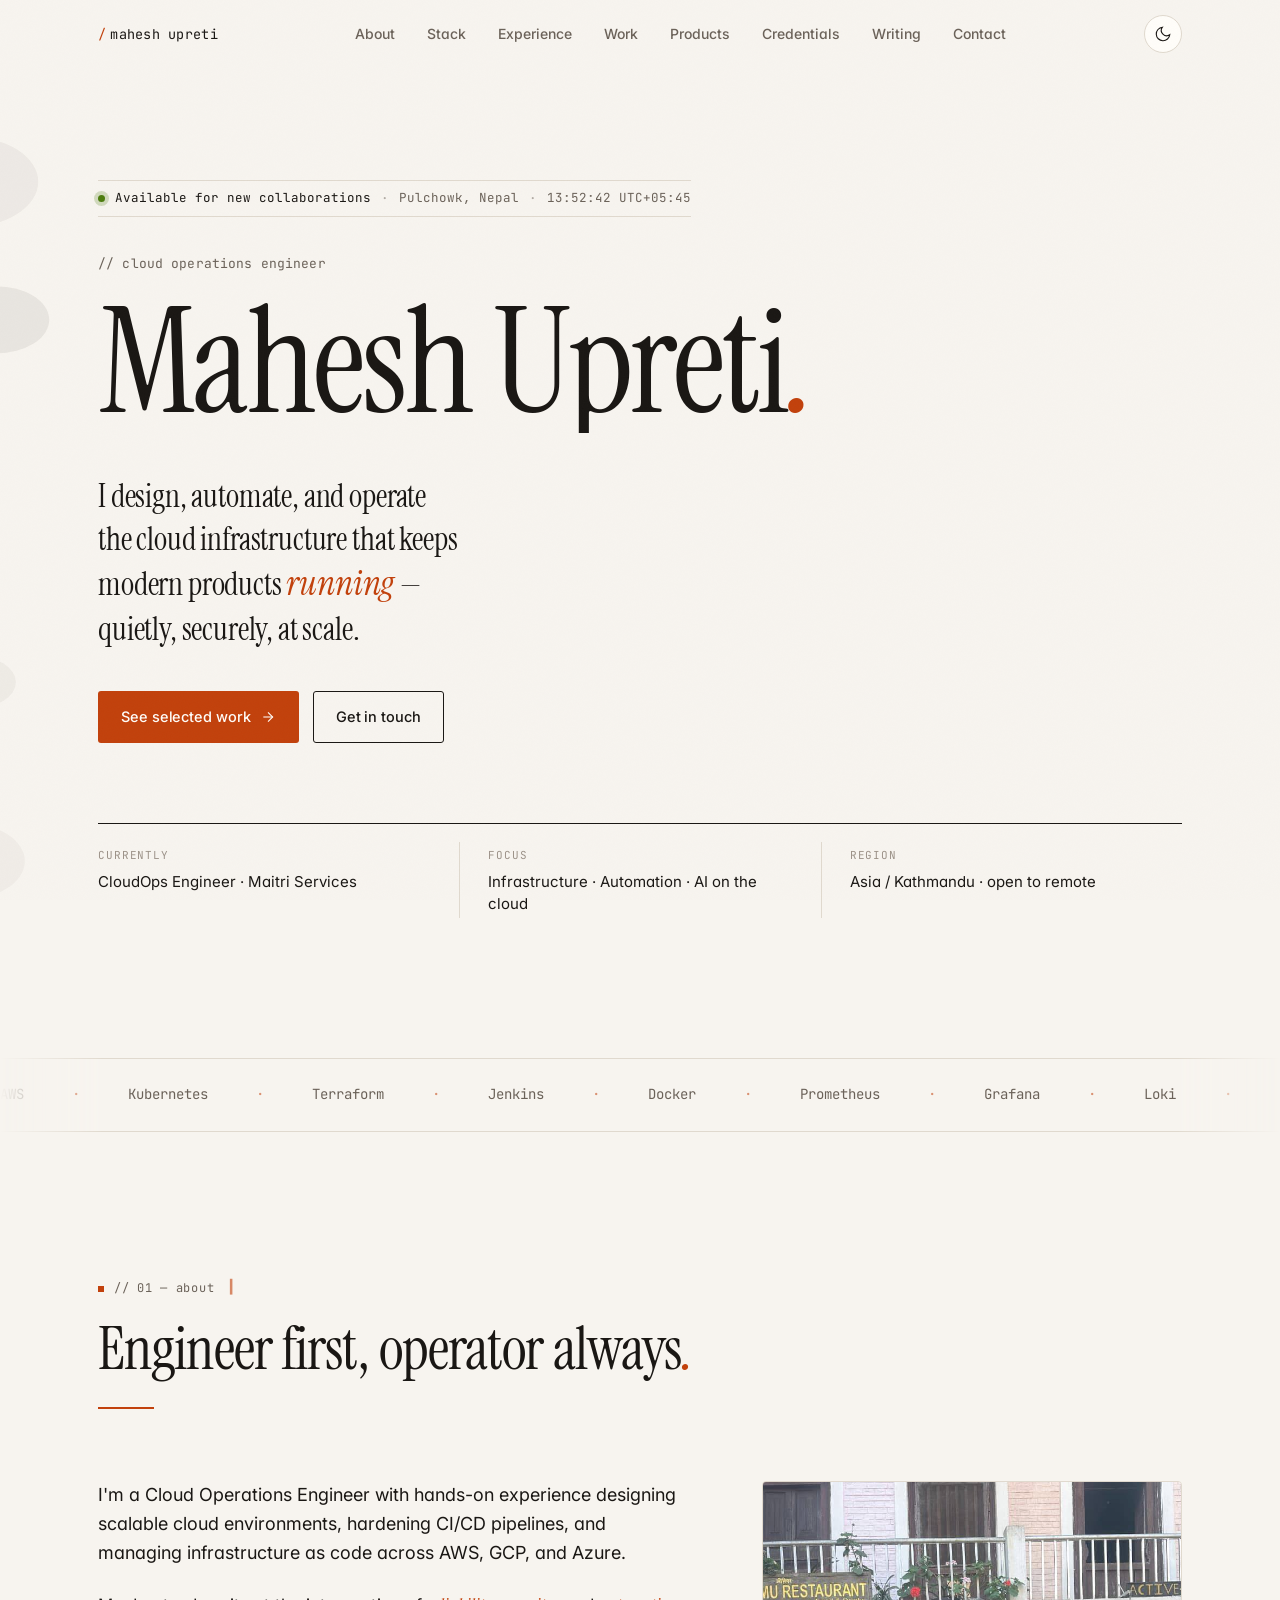
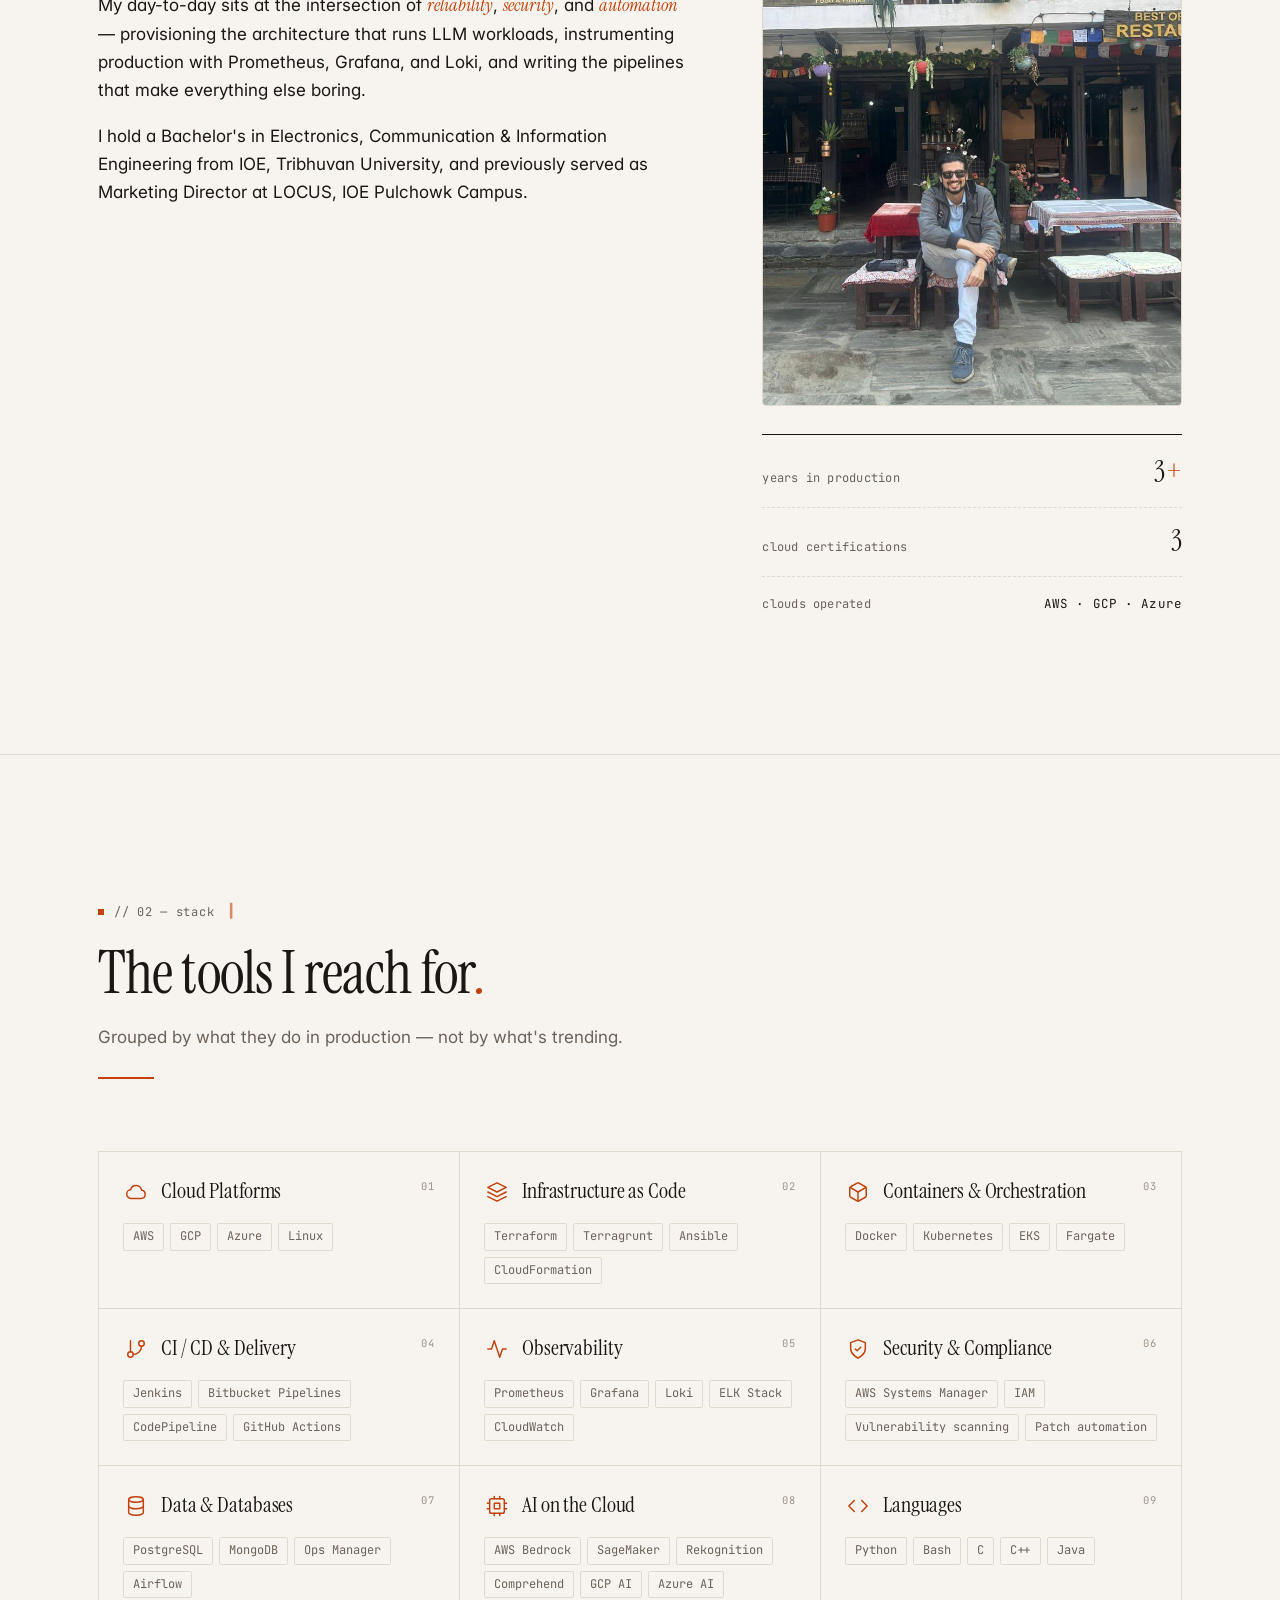
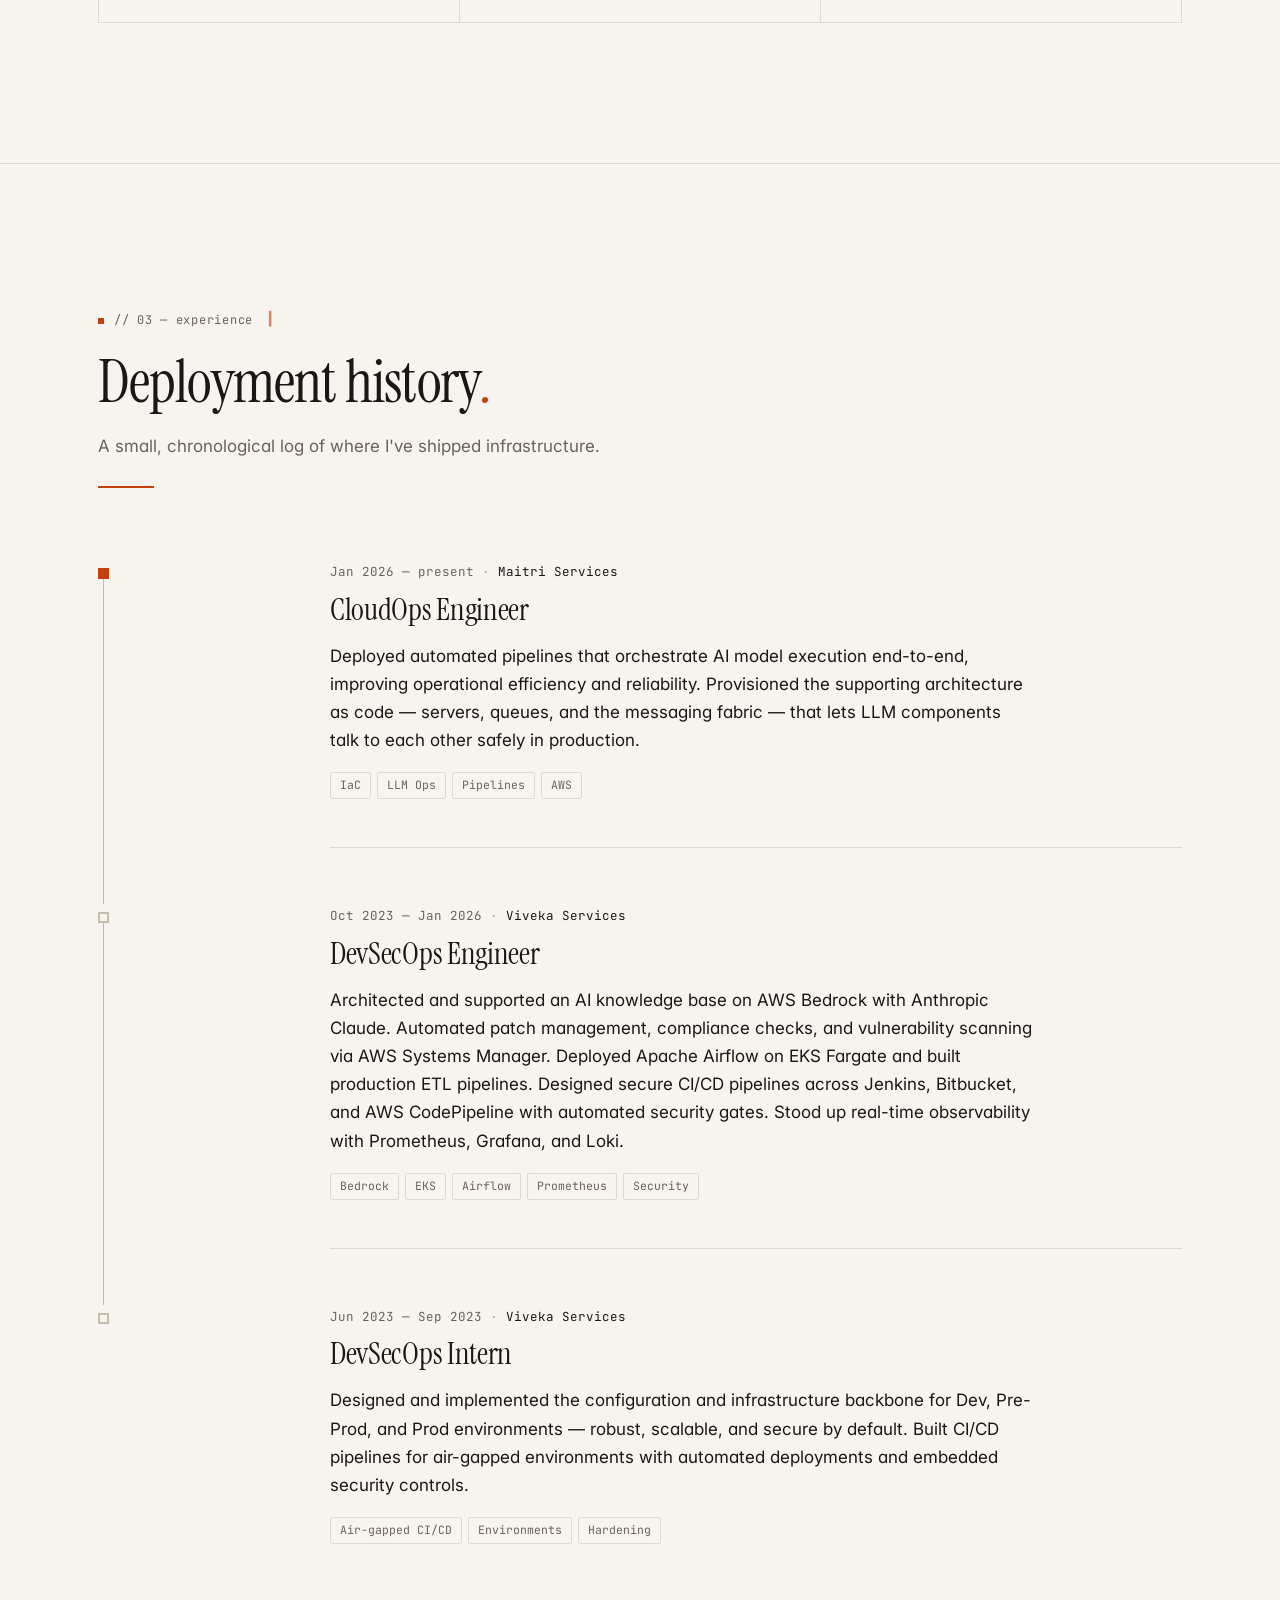
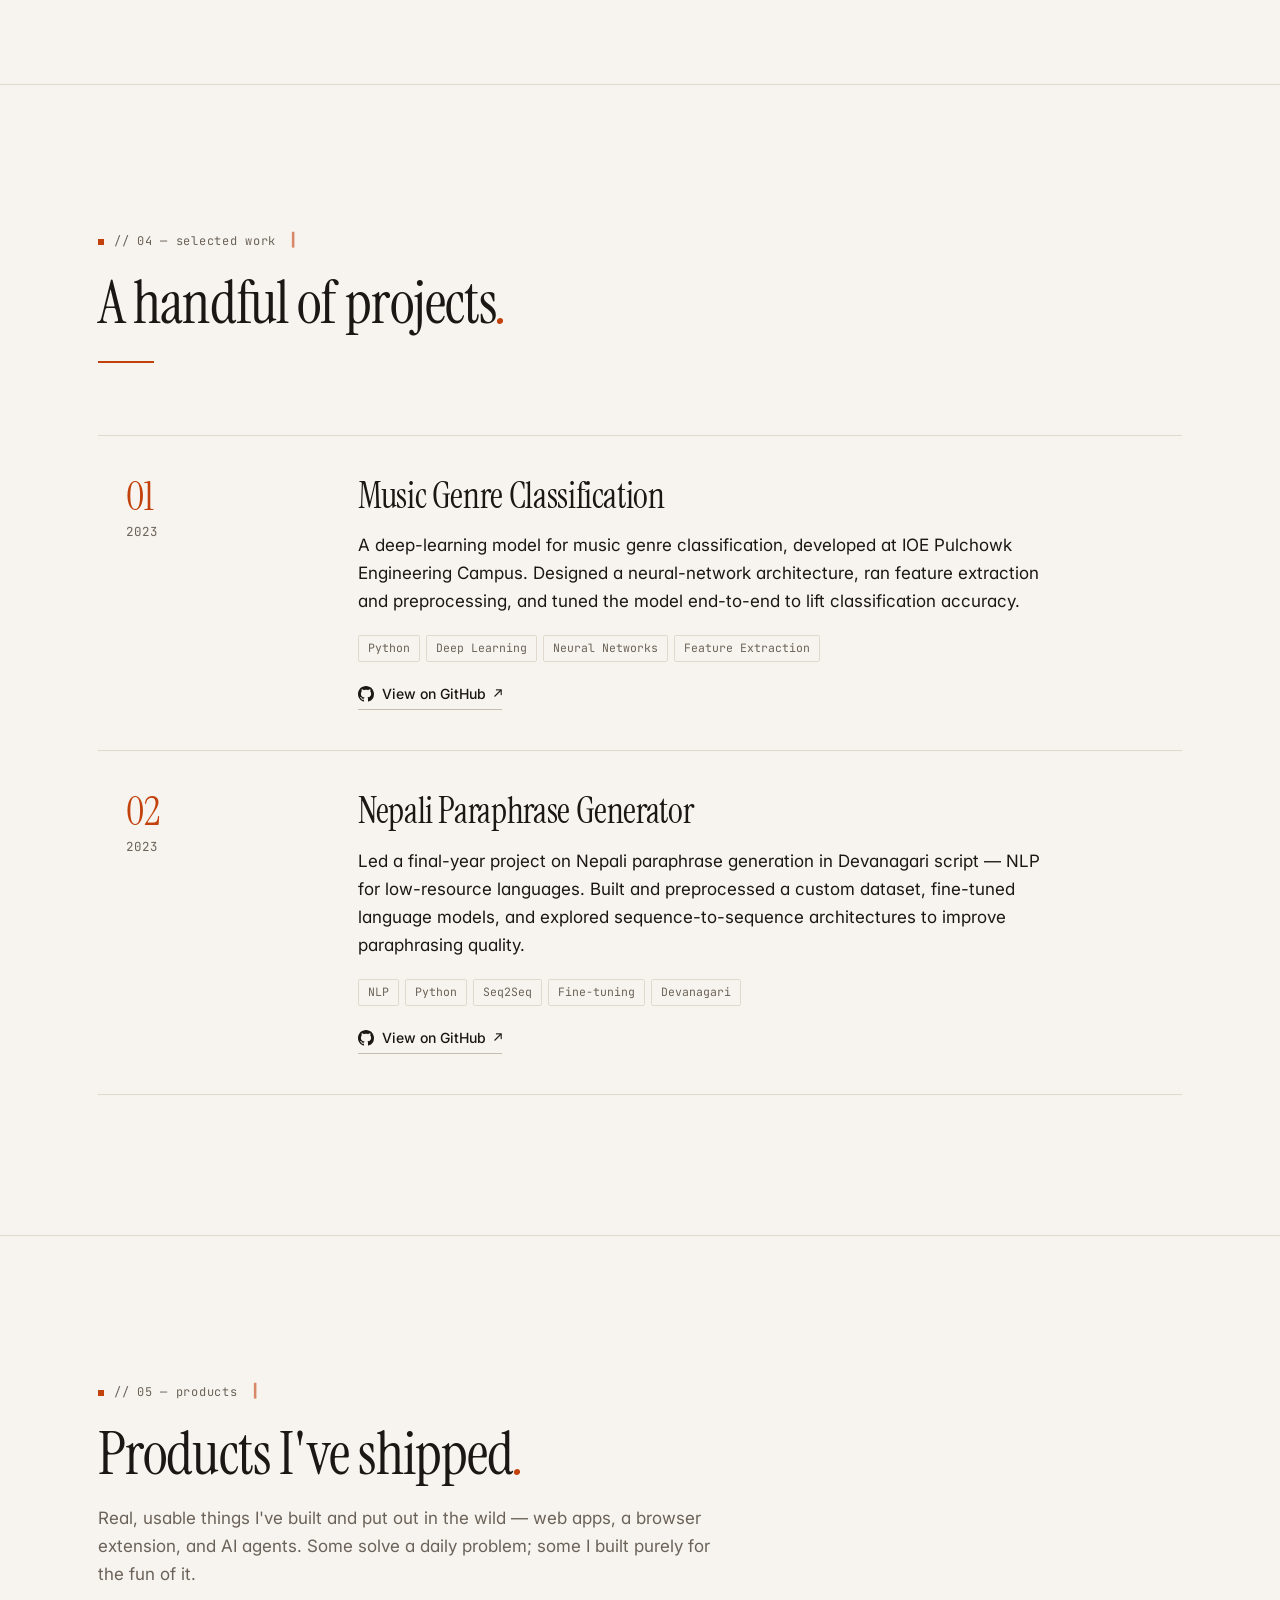
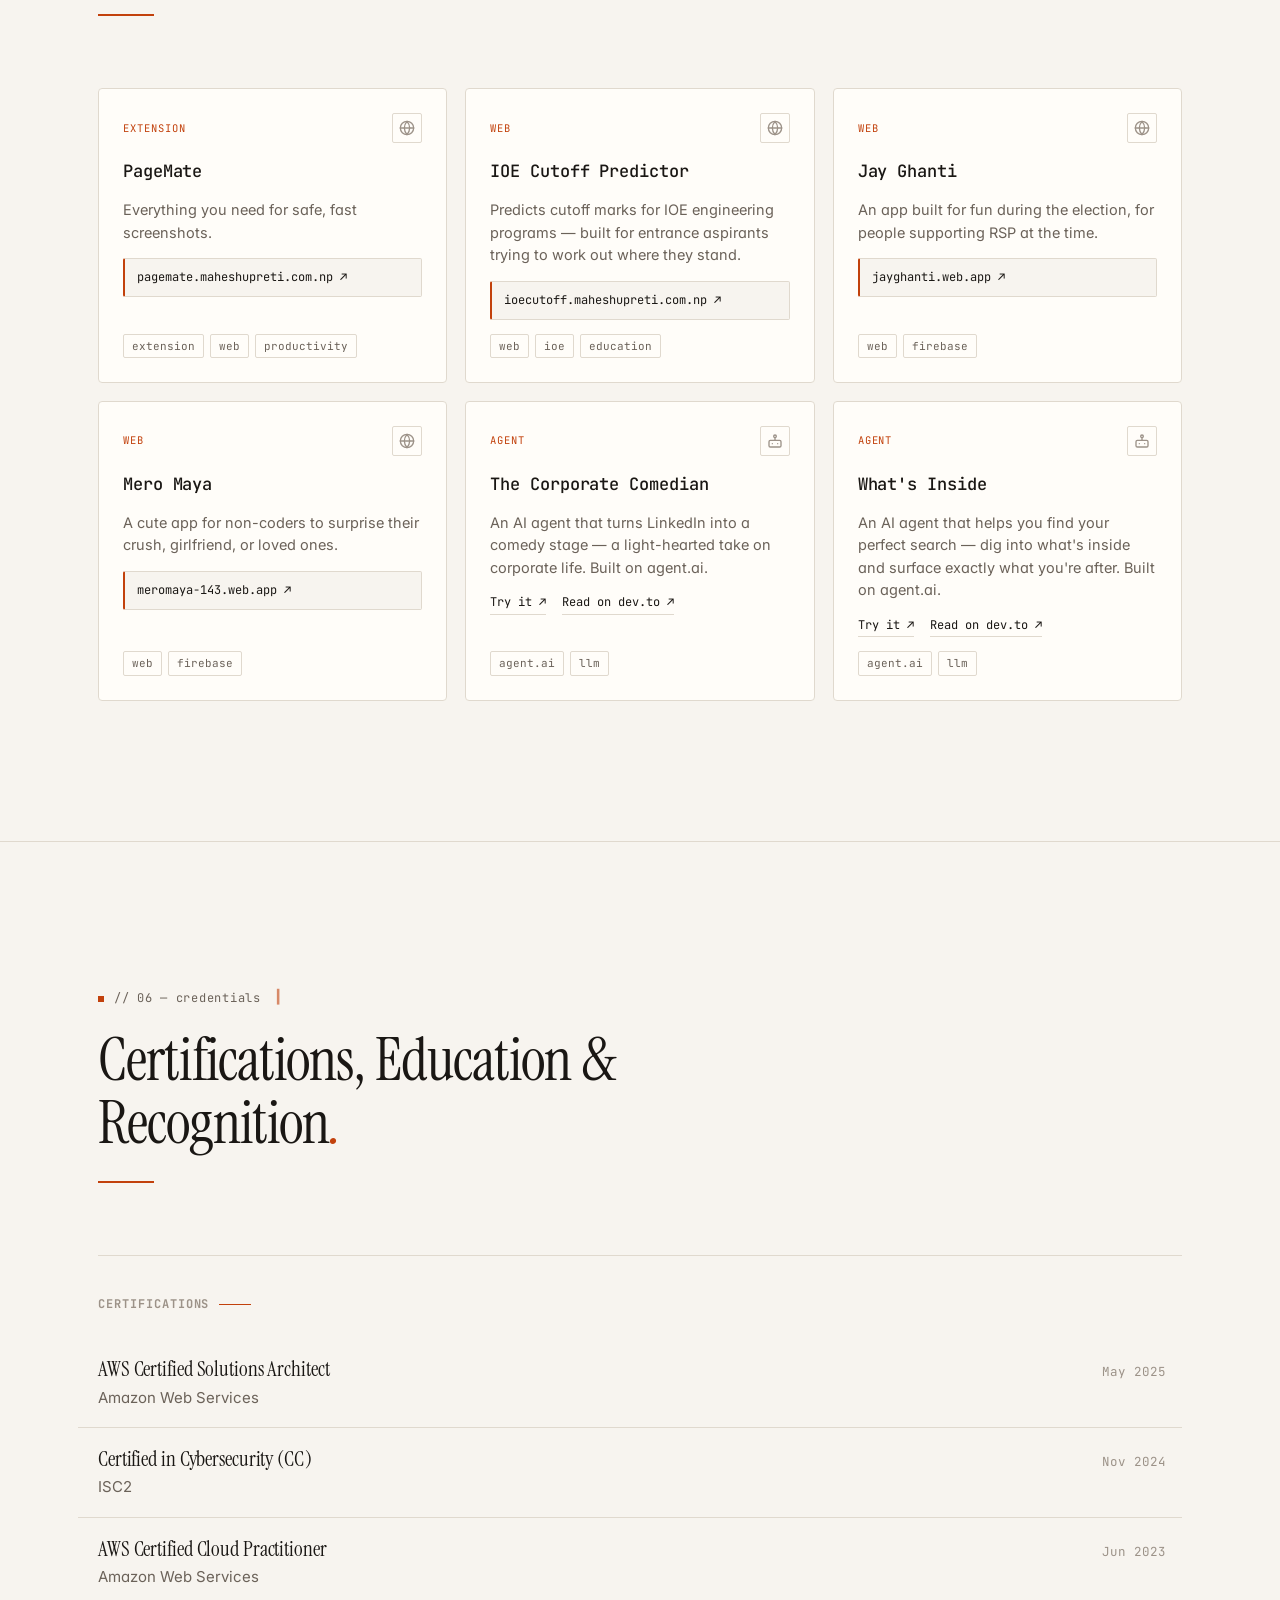
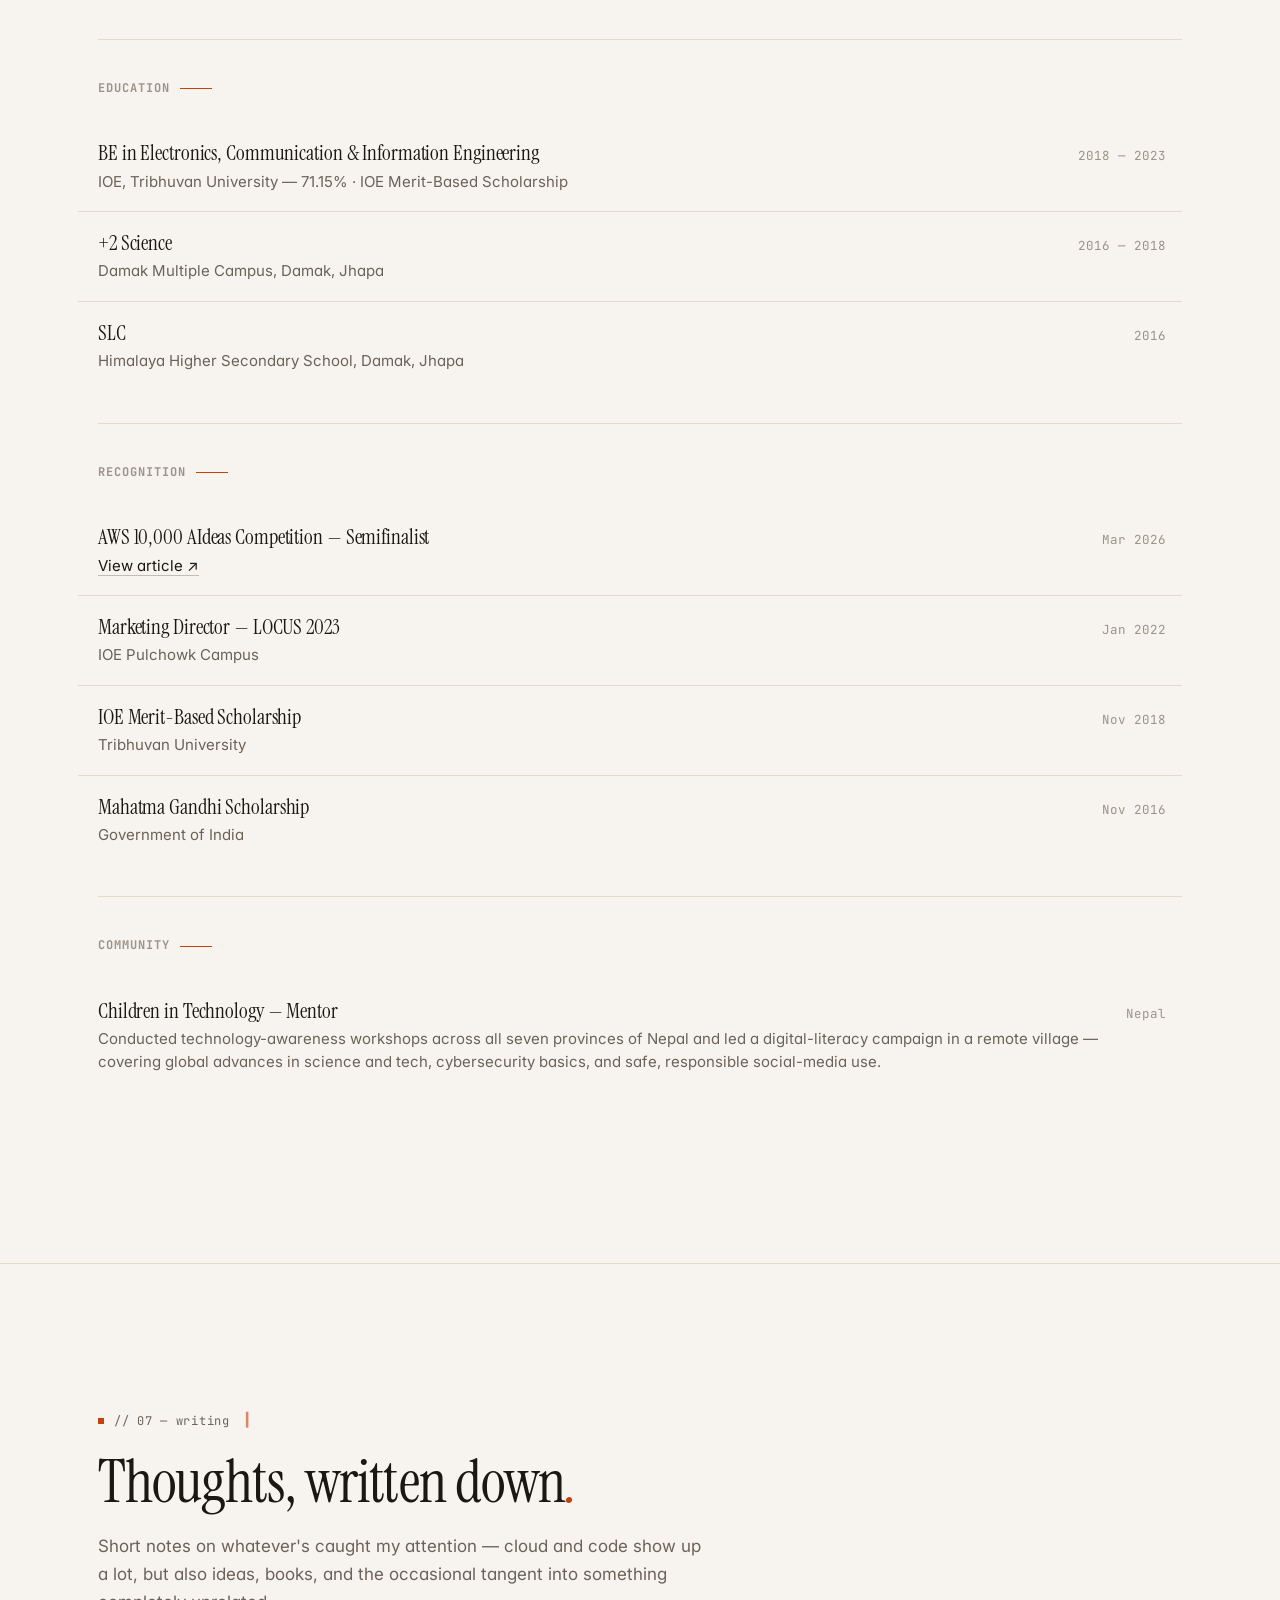
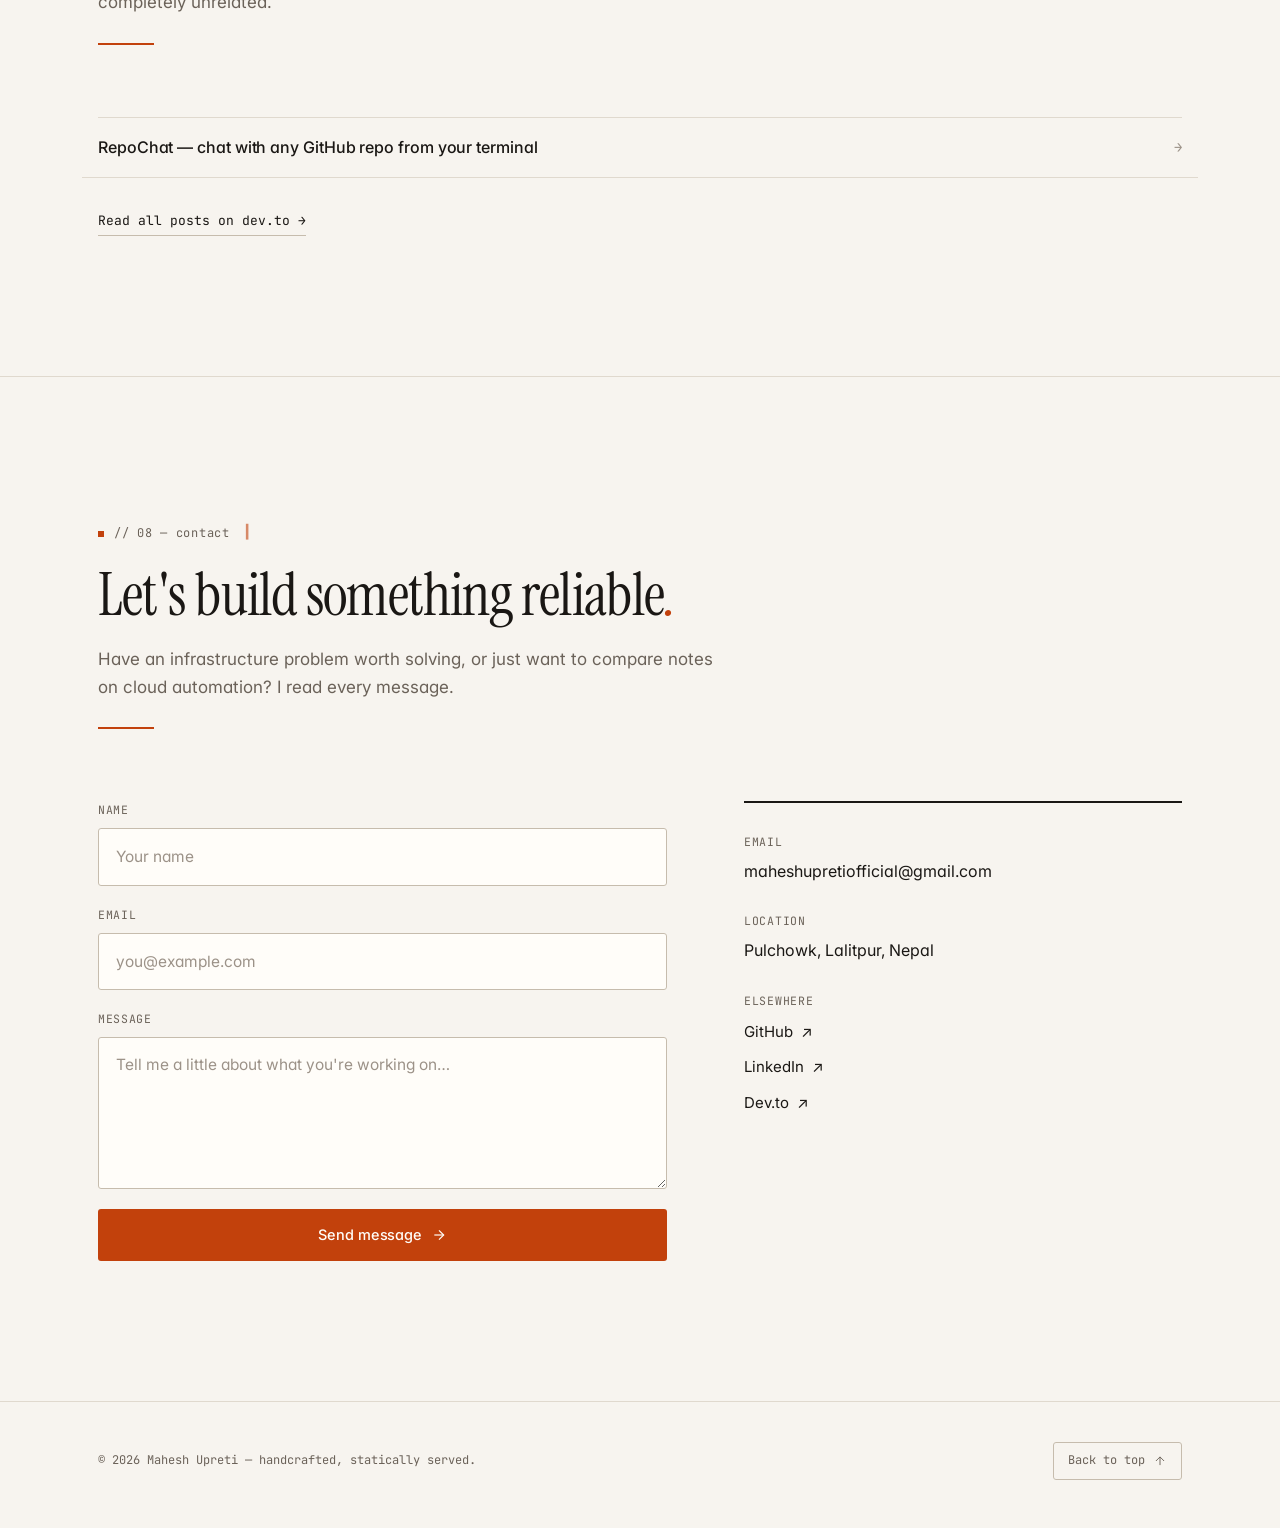
==== commit 8a4ca0eb: "retheme to warm editorial; remove RepoChat Replace the gradient / glass / glow layer with a paper-an" ====
--- a/index.html
+++ b/index.html
@@ -5,8 +5,8 @@
   <meta name="viewport" content="width=device-width, initial-scale=1.0" />
   <title>Mahesh Upreti — Cloud Operations Engineer</title>
   <meta name="description" content="Mahesh Upreti is a Cloud Operations Engineer specialising in scalable infrastructure, secure automation, and cloud-native AI systems." />
-  <meta name="theme-color" content="#080B14" media="(prefers-color-scheme: dark)" />
-  <meta name="theme-color" content="#F4F6FA" media="(prefers-color-scheme: light)" />
+  <meta name="theme-color" content="#14120F" media="(prefers-color-scheme: dark)" />
+  <meta name="theme-color" content="#F7F4EF" media="(prefers-color-scheme: light)" />
   <link rel="stylesheet" href="styles.css" />
   <link rel="preconnect" href="https://fonts.googleapis.com" />
   <link rel="preconnect" href="https://fonts.gstatic.com" crossorigin />
@@ -82,12 +82,6 @@
         <ellipse cx="140" cy="62" rx="38" ry="24"/>
       </svg>
 
-      <span class="hero__packet hero__packet--1"></span>
-      <span class="hero__packet hero__packet--2"></span>
-      <span class="hero__packet hero__packet--3"></span>
-      <span class="hero__packet hero__packet--4"></span>
-      <span class="hero__packet hero__packet--5"></span>
-      <span class="hero__packet hero__packet--6"></span>
     </div>
     <div class="container hero__inner">
       <div class="hero__status animate-in">
@@ -549,9 +543,9 @@
           <p class="section__label">// 05 — products</p>
           <h2 class="section__title">Products I've shipped<span class="serif-italic">.</span></h2>
           <p class="section__sub">
-            Real, usable things I've built and put out in the wild — web apps, browser
-            extensions, CLI tools, and AI agents. Some solve a daily problem; some I
-            built purely for the fun of it.
+            Real, usable things I've built and put out in the wild — web apps, a browser
+            extension, and AI agents. Some solve a daily problem; some I built purely
+            for the fun of it.
           </p>
         </div>
 
@@ -594,28 +588,6 @@
             <a class="goodie-card__install" href="https://ioecutoff.maheshupreti.com.np/" target="_blank" rel="noopener noreferrer">ioecutoff.maheshupreti.com.np ↗</a>
             <ul class="goodie-card__tags">
               <li>web</li><li>ioe</li><li>education</li>
-            </ul>
-          </article>
-
-          <article class="goodie-card reveal reveal--pop float-ambient">
-            <header class="goodie-card__head">
-              <span class="goodie-card__type">CLI</span>
-              <a class="goodie-card__link" href="https://github.com/mahupreti/repochat" target="_blank" rel="noopener noreferrer" aria-label="View RepoChat on GitHub">
-                <svg viewBox="0 0 24 24" fill="currentColor" width="16" height="16" aria-hidden="true">
-                  <path d="M12 0C5.37 0 0 5.37 0 12c0 5.31 3.435 9.795 8.205 11.385.6.105.825-.255.825-.57 0-.285-.015-1.23-.015-2.235-3.015.555-3.795-.735-4.035-1.41-.135-.345-.72-1.41-1.23-1.695-.42-.225-1.02-.78-.015-.795.945-.015 1.62.87 1.845 1.23 1.08 1.815 2.805 1.305 3.495.99.105-.78.42-1.305.765-1.605-2.67-.3-5.46-1.335-5.46-5.925 0-1.305.465-2.385 1.23-3.225-.12-.3-.54-1.53.12-3.18 0 0 1.005-.315 3.3 1.23.96-.27 1.98-.405 3-.405s2.04.135 3 .405c2.295-1.56 3.3-1.23 3.3-1.23.66 1.65.24 2.88.12 3.18.765.84 1.23 1.905 1.23 3.225 0 4.605-2.805 5.625-5.475 5.925.435.375.81 1.095.81 2.22 0 1.605-.015 2.895-.015 3.3 0 .315.225.69.825.57A12.02 12.02 0 0 0 24 12c0-6.63-5.37-12-12-12z"/>
-                </svg>
-              </a>
-            </header>
-            <h3 class="goodie-card__title">RepoChat</h3>
-            <p class="goodie-card__desc">
-              Chat with any GitHub repository from your terminal. Indexes the whole
-              project and routes questions through the official GitHub Copilot CLI —
-              so there are no API keys, no third-party LLM dashboards to trust.
-              Built for the <em>GitHub Copilot CLI Challenge</em>.
-            </p>
-            <code class="goodie-card__install">$ pip install git+https://github.com/mahupreti/repochat.git</code>
-            <ul class="goodie-card__tags">
-              <li>python</li><li>cli</li><li>github-copilot</li>
             </ul>
           </article>
 
--- a/styles.css
+++ b/styles.css
@@ -4,32 +4,31 @@
    accents. Light + dark parity.
    ============================================================ */
 
-/* ----- Tokens ----- */
+/* ----- Tokens -----
+   Warm editorial: paper and ink, one vermilion accent used sparingly.
+   No gradients, no glass, no glow — structure comes from type and rules. */
 :root {
-  --bg:            #F4F6FA;
-  --bg-elev:       #FFFFFF;
-  --surface:       #E9EDF5;
-  --text:          #0B1220;
-  --text-muted:    #56607A;
-  --text-subtle:   #94A0B5;
-  --border:        #E2E6EE;
-  --border-strong: #CBD2DE;
-  --accent:        #2563EB;
-  --accent-hover:  #1D4ED8;
-  --accent-soft:   #DDE9FE;
-  --accent-2:      #7C3AED;
-  --accent-3:      #0891B2;
-  --on-accent:     #FFFFFF;
-  --ok:            #16A34A;
-
-  /* Signature gradient — used for rules, rings, badges, and glows */
-  --grad: linear-gradient(115deg, var(--accent) 0%, var(--accent-2) 54%, var(--accent-3) 100%);
-
-  --shadow-sm: 0 1px 2px rgba(11, 18, 32, 0.04), 0 3px 10px -6px rgba(11, 18, 32, 0.10);
-  --shadow-md: 0 2px 4px rgba(11, 18, 32, 0.04), 0 14px 34px -18px rgba(11, 18, 32, 0.22);
-  --shadow-lg: 0 4px 10px rgba(11, 18, 32, 0.05), 0 30px 70px -30px rgba(11, 18, 32, 0.30);
-  --ring:      0 0 0 4px color-mix(in oklab, var(--accent) 16%, transparent);
-  --glow:      0 14px 40px -18px color-mix(in oklab, var(--accent) 70%, transparent);
+  --bg:            #F7F4EF;  /* warm paper */
+  --bg-elev:       #FFFDF9;  /* a shade lifted off the paper */
+  --surface:       #EFEAE1;
+  --text:          #1A1714;
+  --text-muted:    #6B6259;
+  --text-subtle:   #9C9288;
+  --border:        #E0D9CE;
+  --border-strong: #C6BCAD;
+  --accent:        #C2410C;  /* vermilion */
+  --accent-hover:  #9A3412;
+  --accent-soft:   #F6E7DE;
+  --on-accent:     #FFFDF9;
+  --ok:            #4D7C0F;
+
+  /* Editorial print has no drop shadows. Tokens stay defined so any stray
+     box-shadow resolves to nothing rather than to a stale blue glow. */
+  --shadow-sm: none;
+  --shadow-md: none;
+  --shadow-lg: none;
+  --glow:      none;
+  --ring:      0 0 0 3px color-mix(in oklab, var(--accent) 20%, transparent);
 
   --maxw: 1180px;
   --gutter: clamp(20px, 4vw, 48px);
@@ -38,36 +37,28 @@
   --sans:  "Inter", -apple-system, BlinkMacSystemFont, "Segoe UI", Roboto, sans-serif;
   --mono:  "JetBrains Mono", ui-monospace, "SF Mono", Menlo, Consolas, monospace;
 
-  --radius-sm: 8px;
-  --radius:    12px;
-  --radius-lg: 18px;
-  --radius-xl: 24px;
+  --radius-sm: 2px;
+  --radius:    3px;
+  --radius-lg: 4px;
+  --radius-xl: 4px;
 
   --ease: cubic-bezier(0.22, 1, 0.36, 1);
 }
 
 [data-theme="dark"] {
-  --bg:            #080B14;
-  --bg-elev:       #0F1524;
-  --surface:       #182034;
-  --text:          #E7EBF3;
-  --text-muted:    #98A3B8;
-  --text-subtle:   #5D6A82;
-  --border:        #1D273F;
-  --border-strong: #2E3B5C;
-  --accent:        #60A5FA;
-  --accent-hover:  #93C5FD;
-  --accent-soft:   #14224A;
-  --accent-2:      #A78BFA;
-  --accent-3:      #22D3EE;
-  --on-accent:     #061024;
-  --ok:            #22C55E;
-
-  --shadow-sm: 0 1px 2px rgba(0, 0, 0, 0.40), 0 3px 12px -6px rgba(0, 0, 0, 0.60);
-  --shadow-md: 0 2px 6px rgba(0, 0, 0, 0.45), 0 16px 40px -20px rgba(0, 0, 0, 0.80);
-  --shadow-lg: 0 6px 14px rgba(0, 0, 0, 0.50), 0 34px 80px -34px rgba(0, 0, 0, 0.90);
-  --ring:      0 0 0 4px color-mix(in oklab, var(--accent) 22%, transparent);
-  --glow:      0 14px 46px -18px color-mix(in oklab, var(--accent) 60%, transparent);
+  --bg:            #14120F;  /* warm ink */
+  --bg-elev:       #1C1917;
+  --surface:       #262220;
+  --text:          #EDE8E0;
+  --text-muted:    #A39A8E;
+  --text-subtle:   #6E655B;
+  --border:        #2A2521;
+  --border-strong: #443C35;
+  --accent:        #E86A43;
+  --accent-hover:  #F28A65;
+  --accent-soft:   #2A1710;
+  --on-accent:     #14120F;
+  --ok:            #84CC16;
 }
 
 /* ----- Reset ----- */
@@ -90,28 +81,21 @@
   -webkit-font-smoothing: antialiased;
   -moz-osx-font-smoothing: grayscale;
   transition: background-color 240ms var(--ease), color 240ms var(--ease);
-
-  /* Ambient colour wash — fixed, so it stays put while the page scrolls. */
   background-color: var(--bg);
-  background-image:
-    radial-gradient(880px 620px at 100% -5%, color-mix(in oklab, var(--accent) 9%, transparent), transparent 62%),
-    radial-gradient(760px 620px at -8% 34%, color-mix(in oklab, var(--accent-2) 7%, transparent), transparent 62%),
-    radial-gradient(700px 560px at 60% 108%, color-mix(in oklab, var(--accent-3) 7%, transparent), transparent 62%);
-  background-attachment: fixed;
-  background-repeat: no-repeat;
-}
-
-/* Fine film grain over everything — adds tooth so the flat areas aren't dead. */
+}
+
+/* Paper tooth. Deliberately barely-there — it should read as stock, not as an
+   effect. This is the only texture on the page. */
 body::before {
   content: "";
   position: fixed;
   inset: 0;
   z-index: 9999;
   pointer-events: none;
-  opacity: 0.028;
+  opacity: 0.02;
   background-image: url("data:image/svg+xml,%3Csvg xmlns='http://www.w3.org/2000/svg' width='160' height='160'%3E%3Cfilter id='n'%3E%3CfeTurbulence type='fractalNoise' baseFrequency='0.8' numOctaves='3' stitchTiles='stitch'/%3E%3C/filter%3E%3Crect width='100%25' height='100%25' filter='url(%23n)'/%3E%3C/svg%3E");
 }
-[data-theme="dark"] body::before { opacity: 0.045; }
+[data-theme="dark"] body::before { opacity: 0.03; }
 
 img, svg { display: block; max-width: 100%; }
 button { font: inherit; color: inherit; background: none; border: 0; cursor: pointer; }
@@ -143,17 +127,7 @@
   position: relative;
 }
 
-/* Feathered hairline between sections instead of a hard edge-to-edge rule. */
-.section + .section::before {
-  content: "";
-  position: absolute;
-  top: 0;
-  left: 0;
-  right: 0;
-  height: 1px;
-  background: linear-gradient(to right, transparent, var(--border) 14%, var(--border-strong) 50%, var(--border) 86%, transparent);
-  pointer-events: none;
-}
+.section + .section { border-top: 1px solid var(--border); }
 
 /* ----- Type ----- */
 .serif-italic {
@@ -171,27 +145,20 @@
 .section__label {
   display: inline-flex;
   align-items: center;
-  gap: 9px;
+  gap: 10px;
   font-family: var(--mono);
   font-size: 12px;
-  letter-spacing: 0.04em;
+  letter-spacing: 0.06em;
   color: var(--text-muted);
   margin: 0 0 20px;
   text-transform: lowercase;
-  padding: 5px 13px 5px 11px;
-  border: 1px solid var(--border);
-  border-radius: 999px;
-  background: color-mix(in oklab, var(--bg-elev) 70%, transparent);
-  backdrop-filter: blur(8px);
-  -webkit-backdrop-filter: blur(8px);
-  box-shadow: var(--shadow-sm);
-}
+}
+/* Small accent square instead of a chip — a printer's mark, not a UI pill. */
 .section__label::before {
   content: "";
   width: 6px;
   height: 6px;
-  border-radius: 50%;
-  background: var(--grad);
+  background: var(--accent);
   flex: none;
 }
 .section__title {
@@ -208,16 +175,14 @@
   font-size: 17px;
   max-width: 56ch;
 }
-/* Short gradient rule under every section heading block. */
+/* Short accent rule under every section heading block. */
 .section__head::after {
   content: "";
   display: block;
-  width: 72px;
-  height: 3px;
+  width: 56px;
+  height: 2px;
   margin-top: 26px;
-  border-radius: 999px;
-  background: var(--grad);
-  opacity: 0.9;
+  background: var(--accent);
 }
 
 .lede {
@@ -240,28 +205,11 @@
   position: fixed;
   inset: 0 0 auto 0;
   z-index: 50;
-  background: color-mix(in oklab, var(--bg) 68%, transparent);
-  backdrop-filter: saturate(180%) blur(18px);
-  -webkit-backdrop-filter: saturate(180%) blur(18px);
-  transition: background 200ms var(--ease), box-shadow 240ms var(--ease);
-}
-/* Gradient hairline that fades in once the page starts scrolling. */
-.nav::after {
-  content: "";
-  position: absolute;
-  left: 0;
-  right: 0;
-  bottom: 0;
-  height: 1px;
-  background: linear-gradient(to right, transparent, var(--border-strong) 20%, var(--border-strong) 80%, transparent);
-  opacity: 0;
-  transition: opacity 240ms var(--ease);
-}
-.nav--scrolled {
-  background: color-mix(in oklab, var(--bg) 84%, transparent);
-  box-shadow: 0 10px 30px -24px rgba(0, 0, 0, 0.6);
-}
-.nav--scrolled::after { opacity: 1; }
+  background: var(--bg);
+  border-bottom: 1px solid transparent;
+  transition: border-color 200ms var(--ease);
+}
+.nav--scrolled { border-bottom-color: var(--border); }
 
 .nav__inner {
   display: flex;
@@ -282,13 +230,7 @@
   transition: opacity 180ms var(--ease);
 }
 .nav__logo:hover { opacity: 0.7; }
-.nav__logo-mark {
-  background: var(--grad);
-  -webkit-background-clip: text;
-          background-clip: text;
-  color: transparent;
-  font-weight: 700;
-}
+.nav__logo-mark { color: var(--accent); }
 
 .nav__links {
   display: flex;
@@ -374,44 +316,6 @@
   overflow: hidden;
 }
 
-/* Aurora — three slow-drifting colour fields behind the hero. */
-.hero::before {
-  content: "";
-  position: absolute;
-  inset: -25% -15%;
-  background-image:
-    radial-gradient(42% 46% at 80% 12%, color-mix(in oklab, var(--accent) 30%, transparent), transparent 68%),
-    radial-gradient(38% 44% at 14% 82%, color-mix(in oklab, var(--accent-2) 26%, transparent), transparent 68%),
-    radial-gradient(34% 40% at 52% 46%, color-mix(in oklab, var(--accent-3) 18%, transparent), transparent 70%);
-  filter: blur(28px);
-  pointer-events: none;
-  z-index: 0;
-  animation: auroraDrift 26s ease-in-out infinite alternate;
-  will-change: transform;
-}
-[data-theme="dark"] .hero::before { filter: blur(34px) saturate(120%); }
-
-@keyframes auroraDrift {
-  0%   { transform: translate3d(0, 0, 0) scale(1); }
-  50%  { transform: translate3d(-3%, 2%, 0) scale(1.06); }
-  100% { transform: translate3d(3%, -2%, 0) scale(1.02); }
-}
-
-/* Faint engineering grid, masked to a soft vignette. */
-.hero::after {
-  content: "";
-  position: absolute;
-  inset: 0;
-  background-image:
-    linear-gradient(to right,  color-mix(in oklab, var(--text) 7%, transparent) 1px, transparent 1px),
-    linear-gradient(to bottom, color-mix(in oklab, var(--text) 7%, transparent) 1px, transparent 1px);
-  background-size: 68px 68px;
-  -webkit-mask-image: radial-gradient(72% 62% at 50% 34%, #000 0%, transparent 78%);
-          mask-image: radial-gradient(72% 62% at 50% 34%, #000 0%, transparent 78%);
-  pointer-events: none;
-  z-index: 0;
-}
-
 .hero__inner { position: relative; z-index: 1; }
 
 .hero__status {
@@ -420,13 +324,9 @@
   align-items: center;
   gap: 10px;
   flex-wrap: wrap;
-  padding: 8px 16px;
-  border-radius: 999px;
-  background: color-mix(in oklab, var(--bg-elev) 78%, transparent);
-  backdrop-filter: blur(10px);
-  -webkit-backdrop-filter: blur(10px);
-  border: 1px solid var(--border);
-  box-shadow: var(--shadow-sm);
+  padding: 7px 0;
+  border-top: 1px solid var(--border);
+  border-bottom: 1px solid var(--border);
   font-family: var(--mono);
   font-size: 12.5px;
   color: var(--text-muted);
@@ -486,45 +386,26 @@
   margin-top: clamp(28px, 4vw, 40px);
 }
 
+/* A masthead-style run of columns under a rule, not a row of cards. */
 .hero__meta {
   margin-top: clamp(48px, 7vw, 80px);
   display: grid;
   grid-template-columns: repeat(3, minmax(0, 1fr));
-  gap: 14px;
+  gap: 0;
+  border-top: 1px solid var(--text);
+  padding-top: 18px;
 }
 .hero__meta div {
   position: relative;
   display: flex;
   flex-direction: column;
   gap: 7px;
-  padding: 20px 22px;
-  border: 1px solid var(--border);
-  border-radius: var(--radius-lg);
-  background: color-mix(in oklab, var(--bg-elev) 66%, transparent);
-  backdrop-filter: blur(10px);
-  -webkit-backdrop-filter: blur(10px);
-  overflow: hidden;
-  transition: border-color 220ms var(--ease), transform 260ms var(--ease), box-shadow 260ms var(--ease);
-}
-/* Gradient cap on the top edge of each card. */
-.hero__meta div::before {
-  content: "";
-  position: absolute;
-  top: 0;
-  left: 22px;
-  right: 22px;
-  height: 2px;
-  border-radius: 0 0 999px 999px;
-  background: var(--grad);
-  opacity: 0.55;
-  transition: opacity 220ms var(--ease), left 260ms var(--ease), right 260ms var(--ease);
-}
-.hero__meta div:hover {
-  border-color: var(--border-strong);
-  transform: translateY(-3px);
-  box-shadow: var(--shadow-md);
-}
-.hero__meta div:hover::before { opacity: 1; left: 0; right: 0; }
+  padding: 4px 28px 4px 0;
+}
+.hero__meta div + div {
+  border-left: 1px solid var(--border);
+  padding-left: 28px;
+}
 .hero__meta dt {
   font-family: var(--mono);
   font-size: 11px;
@@ -547,61 +428,32 @@
   display: inline-flex;
   align-items: center;
   justify-content: center;
-  gap: 8px;
-  padding: 13px 24px;
-  border-radius: 999px;
+  gap: 9px;
+  padding: 13px 22px;
+  border-radius: var(--radius);
   font-size: 14.5px;
   font-weight: 500;
   letter-spacing: -0.005em;
   border: 1px solid transparent;
-  transition: transform 200ms var(--ease), background 180ms var(--ease), color 180ms var(--ease),
-              border-color 180ms var(--ease), box-shadow 240ms var(--ease);
+  transition: background 180ms var(--ease), color 180ms var(--ease), border-color 180ms var(--ease);
   cursor: pointer;
   white-space: nowrap;
-  overflow: hidden;
-  isolation: isolate;
 }
 .btn--primary {
-  background: var(--grad);
-  background-size: 160% 160%;
-  background-position: 0% 50%;
-  color: #FFFFFF;
-  box-shadow: var(--glow), inset 0 1px 0 rgba(255, 255, 255, 0.22);
-  transition: transform 200ms var(--ease), background-position 520ms var(--ease), box-shadow 240ms var(--ease);
-}
-.btn--primary:hover {
-  background-position: 100% 50%;
-  transform: translateY(-2px);
-  box-shadow: 0 20px 46px -18px color-mix(in oklab, var(--accent) 85%, transparent),
-              inset 0 1px 0 rgba(255, 255, 255, 0.28);
-}
-.btn--primary:active { transform: translateY(0); }
-
-/* Sheen that sweeps across the primary button on hover. */
-.btn--primary::after {
-  content: "";
-  position: absolute;
-  inset: 0;
-  background: linear-gradient(105deg, transparent 30%, rgba(255, 255, 255, 0.35) 50%, transparent 70%);
-  transform: translateX(-120%);
-  transition: transform 720ms var(--ease);
-  z-index: -1;
-}
-.btn--primary:hover::after { transform: translateX(120%); }
+  background: var(--accent);
+  color: var(--on-accent);
+}
+.btn--primary:hover { background: var(--accent-hover); }
 
 .btn--ghost {
-  border-color: var(--border-strong);
-  color: var(--text);
-  background: color-mix(in oklab, var(--bg-elev) 60%, transparent);
-  backdrop-filter: blur(8px);
-  -webkit-backdrop-filter: blur(8px);
+  border-color: var(--text);
+  color: var(--text);
+  background: transparent;
 }
 .btn--ghost:hover {
-  background: var(--bg-elev);
-  border-color: color-mix(in oklab, var(--accent) 60%, var(--border-strong));
-  color: var(--accent);
-  transform: translateY(-2px);
-  box-shadow: var(--shadow-md);
+  background: var(--text);
+  color: var(--bg);
+  border-color: var(--text);
 }
 .btn--full { width: 100%; }
 .btn svg { transition: transform 220ms var(--ease); }
@@ -641,43 +493,21 @@
   box-shadow: var(--shadow-md);
   transition: transform 400ms var(--ease), box-shadow 400ms var(--ease);
 }
-.about__portrait::after {
-  content: "";
-  position: absolute;
-  inset: 0;
-  background: linear-gradient(180deg, transparent 45%, color-mix(in oklab, var(--accent) 22%, transparent) 100%);
-  mix-blend-mode: soft-light;
-  pointer-events: none;
-}
-.about__portrait:hover { transform: translateY(-4px); box-shadow: var(--shadow-lg); }
 .about__portrait img {
   width: 100%;
   height: 100%;
   object-fit: cover;
-  filter: saturate(0.95);
-  transition: transform 600ms var(--ease), filter 400ms var(--ease);
-}
-.about__portrait:hover img { transform: scale(1.03); filter: saturate(1.05); }
+  filter: saturate(0.92) contrast(1.02);
+  transition: filter 400ms var(--ease);
+}
+.about__portrait:hover img { filter: saturate(1) contrast(1.02); }
 
 .about__stats {
   position: relative;
   display: grid;
   gap: 18px;
-  padding: 24px;
-  background: color-mix(in oklab, var(--bg-elev) 72%, transparent);
-  backdrop-filter: blur(10px);
-  -webkit-backdrop-filter: blur(10px);
-  border: 1px solid var(--border);
-  border-radius: var(--radius-lg);
-  box-shadow: var(--shadow-sm);
-  overflow: hidden;
-}
-.about__stats::before {
-  content: "";
-  position: absolute;
-  inset: 0 auto 0 0;
-  width: 3px;
-  background: var(--grad);
+  padding: 22px 0 0;
+  border-top: 1px solid var(--text);
 }
 .about__stats div {
   display: flex;
@@ -701,12 +531,8 @@
   margin: 0;
   line-height: 1;
   color: var(--text);
-  background: var(--grad);
-  -webkit-background-clip: text;
-          background-clip: text;
-  -webkit-text-fill-color: transparent;
-}
-.stat__plus { margin-left: 1px; }
+}
+.stat__plus { color: var(--accent); margin-left: 1px; }
 /* Non-numeric stat values read better as small mono, not display serif. */
 .about__stats dd.stat__text {
   font-family: var(--mono);
@@ -719,43 +545,22 @@
 /* ============================================================
    Stack
    ============================================================ */
+/* A ruled grid of cells, like a spec table — not a deck of floating cards. */
 .stack__grid {
   display: grid;
   grid-template-columns: repeat(3, minmax(0, 1fr));
-  gap: 16px;
+  gap: 0;
+  border-top: 1px solid var(--border);
+  border-left: 1px solid var(--border);
 }
 .stack-card {
   position: relative;
   padding: 26px 24px 24px;
-  border: 1px solid var(--border);
-  border-radius: var(--radius-lg);
-  background: color-mix(in oklab, var(--bg-elev) 70%, transparent);
-  backdrop-filter: blur(10px);
-  -webkit-backdrop-filter: blur(10px);
-  transition: transform 260ms var(--ease), box-shadow 260ms var(--ease), border-color 220ms var(--ease);
-}
-.stack-card:hover {
-  transform: translateY(-4px);
-  border-color: transparent;
-  box-shadow: var(--shadow-lg);
-}
-/* Gradient border ring, revealed on hover. */
-.stack-card::after {
-  content: "";
-  position: absolute;
-  inset: -1px;
-  border-radius: inherit;
-  padding: 1px;
-  background: var(--grad);
-  -webkit-mask: linear-gradient(#000 0 0) content-box, linear-gradient(#000 0 0);
-          mask: linear-gradient(#000 0 0) content-box, linear-gradient(#000 0 0);
-  -webkit-mask-composite: xor;
-          mask-composite: exclude;
-  opacity: 0;
-  transition: opacity 260ms var(--ease);
-  pointer-events: none;
-}
-.stack-card:hover::after { opacity: 1; }
+  border-right: 1px solid var(--border);
+  border-bottom: 1px solid var(--border);
+  transition: background 200ms var(--ease);
+}
+.stack-card:hover { background: var(--bg-elev); }
 
 .stack-card__head {
   display: flex;
@@ -765,21 +570,15 @@
 }
 .stack-card__icon {
   flex: none;
-  width: 40px;
-  height: 40px;
+  width: 26px;
+  height: 26px;
   display: inline-flex;
   align-items: center;
   justify-content: center;
-  border-radius: 11px;
   color: var(--accent);
-  background: color-mix(in oklab, var(--accent) 12%, transparent);
-  border: 1px solid color-mix(in oklab, var(--accent) 22%, transparent);
-  transition: transform 320ms var(--ease), color 220ms var(--ease), background 220ms var(--ease);
-}
-.stack-card:hover .stack-card__icon {
-  transform: translateY(-2px) rotate(-4deg) scale(1.06);
-  background: color-mix(in oklab, var(--accent) 18%, transparent);
-}
+  transition: color 200ms var(--ease);
+}
+.stack-card__icon svg { width: 22px; height: 22px; }
 .stack-card__num {
   font-family: var(--mono);
   font-size: 10.5px;
@@ -804,17 +603,15 @@
 .stack-card__tags li {
   font-family: var(--mono);
   font-size: 12px;
-  padding: 4px 10px;
+  padding: 3px 9px;
   color: var(--text-muted);
   border: 1px solid var(--border);
-  border-radius: 999px;
-  background: color-mix(in oklab, var(--bg) 55%, transparent);
-  transition: color 180ms var(--ease), border-color 180ms var(--ease), background 180ms var(--ease);
+  border-radius: var(--radius-sm);
+  transition: color 180ms var(--ease), border-color 180ms var(--ease);
 }
 .stack-card:hover .stack-card__tags li {
   color: var(--text);
-  border-color: color-mix(in oklab, var(--accent) 35%, var(--border));
-  background: color-mix(in oklab, var(--accent) 8%, transparent);
+  border-color: var(--border-strong);
 }
 
 /* ============================================================
@@ -840,40 +637,23 @@
   left: 5px;
   top: 16px;
   bottom: -56px;
-  width: 2px;
-  border-radius: 999px;
-  background: linear-gradient(to bottom,
-    var(--accent),
-    color-mix(in oklab, var(--accent-2) 70%, transparent) 55%,
-    color-mix(in oklab, var(--accent-3) 10%, transparent));
+  width: 1px;
+  background: var(--border-strong);
 }
 .timeline__item:last-child .timeline__rail::before { display: none; }
 .timeline__node {
   display: block;
-  width: 12px;
-  height: 12px;
-  border-radius: 50%;
-  background: var(--grad);
-  border: 2px solid var(--bg);
+  width: 11px;
+  height: 11px;
+  background: var(--bg);
+  border: 2px solid var(--border-strong);
   position: relative;
   z-index: 1;
-  box-shadow:
-    0 0 0 3px color-mix(in oklab, var(--accent) 18%, transparent),
-    0 0 18px -2px color-mix(in oklab, var(--accent) 80%, transparent);
-}
-/* Radar ping on the most recent role. */
-.timeline__item:first-child .timeline__node::after {
-  content: "";
-  position: absolute;
-  inset: -3px;
-  border-radius: 50%;
-  border: 1.5px solid var(--accent);
-  animation: nodePing 2.6s var(--ease) infinite;
-}
-@keyframes nodePing {
-  0%   { transform: scale(0.7); opacity: 0.85; }
-  70%  { transform: scale(2.1); opacity: 0; }
-  100% { transform: scale(2.1); opacity: 0; }
+}
+/* Only the current role gets the accent — it means something because it's rare. */
+.timeline__item:first-child .timeline__node {
+  background: var(--accent);
+  border-color: var(--accent);
 }
 
 .timeline__body {
@@ -915,16 +695,15 @@
 .timeline__tags li {
   font-family: var(--mono);
   font-size: 11.5px;
-  padding: 4px 10px;
+  padding: 3px 9px;
   color: var(--text-muted);
   border: 1px solid var(--border);
-  border-radius: 999px;
-  background: color-mix(in oklab, var(--bg-elev) 55%, transparent);
+  border-radius: var(--radius-sm);
   transition: color 180ms var(--ease), border-color 180ms var(--ease);
 }
 .timeline__item:hover .timeline__tags li {
   color: var(--text);
-  border-color: color-mix(in oklab, var(--accent) 32%, var(--border));
+  border-color: var(--border-strong);
 }
 
 /* ============================================================
@@ -941,20 +720,16 @@
   transition: background 260ms var(--ease), transform 260ms var(--ease);
 }
 .work-item:last-child { border-bottom: 1px solid var(--border); }
-.work-item:hover {
-  background: linear-gradient(to right, color-mix(in oklab, var(--bg-elev) 85%, transparent), transparent 78%);
-  transform: translateX(4px);
-}
-/* Gradient spine that grows in on hover. */
+.work-item:hover { background: var(--bg-elev); }
+/* Accent spine that draws down the left edge on hover. */
 .work-item::before {
   content: "";
   position: absolute;
   left: 0;
-  top: 24px;
-  bottom: 24px;
-  width: 3px;
-  border-radius: 999px;
-  background: var(--grad);
+  top: 0;
+  bottom: 0;
+  width: 2px;
+  background: var(--accent);
   transform: scaleY(0);
   transform-origin: top;
   transition: transform 380ms var(--ease);
@@ -973,10 +748,7 @@
   font-family: var(--serif);
   font-size: 40px;
   line-height: 1;
-  background: var(--grad);
-  -webkit-background-clip: text;
-          background-clip: text;
-  -webkit-text-fill-color: transparent;
+  color: var(--accent);
 }
 
 .work-item__title {
@@ -1001,11 +773,10 @@
 .work-item__tags li {
   font-family: var(--mono);
   font-size: 11.5px;
-  padding: 4px 10px;
+  padding: 3px 9px;
   color: var(--text-muted);
   border: 1px solid var(--border);
-  border-radius: 999px;
-  background: color-mix(in oklab, var(--bg-elev) 55%, transparent);
+  border-radius: var(--radius-sm);
 }
 .work-item__link {
   display: inline-flex;
@@ -1014,20 +785,11 @@
   font-size: 14px;
   font-weight: 500;
   color: var(--text);
-  padding: 9px 16px;
-  border: 1px solid var(--border);
-  border-radius: 999px;
-  background: color-mix(in oklab, var(--bg-elev) 70%, transparent);
-  transition: color 180ms var(--ease), border-color 180ms var(--ease), background 180ms var(--ease),
-              transform 200ms var(--ease), box-shadow 240ms var(--ease);
-}
-.work-item__link:hover {
-  color: var(--accent);
-  border-color: color-mix(in oklab, var(--accent) 55%, var(--border));
-  background: var(--bg-elev);
-  transform: translateY(-2px);
-  box-shadow: var(--shadow-md);
-}
+  border-bottom: 1px solid var(--border-strong);
+  padding-bottom: 4px;
+  transition: color 180ms var(--ease), border-color 180ms var(--ease);
+}
+.work-item__link:hover { color: var(--accent); border-bottom-color: var(--accent); }
 .work-item__link-arrow {
   transition: transform 200ms var(--ease);
   font-family: var(--mono);
@@ -1051,36 +813,12 @@
   flex-direction: column;
   gap: 14px;
   padding: 24px;
-  background: color-mix(in oklab, var(--bg-elev) 76%, transparent);
-  backdrop-filter: blur(12px);
-  -webkit-backdrop-filter: blur(12px);
+  background: var(--bg-elev);
   border: 1px solid var(--border);
   border-radius: var(--radius-lg);
-  box-shadow: var(--shadow-sm);
-  transition: border-color 200ms var(--ease), transform 260ms var(--ease), box-shadow 260ms var(--ease);
-}
-.goodie-card:hover {
-  border-color: transparent;
-  transform: translateY(-5px);
-  box-shadow: var(--shadow-lg);
-}
-/* Gradient border ring, revealed on hover. */
-.goodie-card::after {
-  content: "";
-  position: absolute;
-  inset: -1px;
-  border-radius: inherit;
-  padding: 1px;
-  background: var(--grad);
-  -webkit-mask: linear-gradient(#000 0 0) content-box, linear-gradient(#000 0 0);
-          mask: linear-gradient(#000 0 0) content-box, linear-gradient(#000 0 0);
-  -webkit-mask-composite: xor;
-          mask-composite: exclude;
-  opacity: 0;
-  transition: opacity 260ms var(--ease);
-  pointer-events: none;
-}
-.goodie-card:hover::after { opacity: 1; }
+  transition: border-color 200ms var(--ease);
+}
+.goodie-card:hover { border-color: var(--text); }
 
 .goodie-card__head {
   display: flex;
@@ -1091,12 +829,8 @@
 .goodie-card__type {
   font-family: var(--mono);
   font-size: 10.5px;
-  letter-spacing: 0.06em;
+  letter-spacing: 0.09em;
   text-transform: uppercase;
-  padding: 5px 11px;
-  border-radius: 999px;
-  background: color-mix(in oklab, var(--accent) 12%, transparent);
-  border: 1px solid color-mix(in oklab, var(--accent) 26%, transparent);
   color: var(--accent);
   white-space: nowrap;
 }
@@ -1104,19 +838,16 @@
   display: inline-flex;
   align-items: center;
   justify-content: center;
-  width: 32px;
-  height: 32px;
-  border-radius: 999px;
-  color: var(--text-muted);
+  width: 30px;
+  height: 30px;
+  border-radius: var(--radius-sm);
+  color: var(--text-subtle);
   border: 1px solid var(--border);
-  background: color-mix(in oklab, var(--bg) 50%, transparent);
-  transition: color 180ms var(--ease), border-color 180ms var(--ease), background 180ms var(--ease), transform 220ms var(--ease);
+  transition: color 180ms var(--ease), border-color 180ms var(--ease);
 }
 .goodie-card__link:hover {
   color: var(--accent);
   border-color: var(--accent);
-  background: var(--accent-soft);
-  transform: rotate(8deg) scale(1.08);
 }
 .goodie-card__title {
   font-family: var(--mono);
@@ -1147,17 +878,17 @@
   font-family: var(--mono);
   font-size: 12px;
   color: var(--text);
-  padding: 11px 13px;
-  background: color-mix(in oklab, var(--bg) 70%, transparent);
+  padding: 10px 12px;
+  background: var(--bg);
   border: 1px solid var(--border);
-  border-left: 2px solid color-mix(in oklab, var(--accent) 60%, transparent);
+  border-left: 2px solid var(--accent);
   border-radius: var(--radius-sm);
   overflow-x: auto;
   white-space: nowrap;
   line-height: 1.4;
-  transition: border-color 200ms var(--ease), color 200ms var(--ease);
-}
-a.goodie-card__install:hover { color: var(--accent); border-color: color-mix(in oklab, var(--accent) 45%, var(--border)); }
+  transition: color 200ms var(--ease);
+}
+a.goodie-card__install:hover { color: var(--accent); }
 .goodie-card__links {
   display: flex;
   flex-wrap: wrap;
@@ -1187,7 +918,7 @@
   padding: 2px 8px;
   color: var(--text-muted);
   border: 1px solid var(--border);
-  border-radius: 999px;
+  border-radius: var(--radius-sm);
 }
 
 /* ============================================================
@@ -1211,11 +942,9 @@
 }
 .credentials__heading::after {
   content: "";
-  width: 40px;
-  height: 2px;
-  border-radius: 999px;
-  background: var(--grad);
-  opacity: 0.7;
+  width: 32px;
+  height: 1px;
+  background: var(--accent);
 }
 .cert-list { display: flex; flex-direction: column; }
 .cert-item {
@@ -1234,19 +963,14 @@
   content: "";
   position: absolute;
   left: 0;
-  top: 22px;
+  top: 24px;
   width: 5px;
   height: 5px;
-  border-radius: 50%;
-  background: var(--grad);
+  background: var(--accent);
   opacity: 0;
-  transform: scale(0.4);
-  transition: opacity 240ms var(--ease), transform 240ms var(--ease);
-}
-.cert-item:hover {
-  background: linear-gradient(to right, color-mix(in oklab, var(--bg-elev) 85%, transparent), transparent 85%);
-}
-.cert-item:hover::before { opacity: 1; transform: scale(1); }
+  transition: opacity 200ms var(--ease);
+}
+.cert-item:hover::before { opacity: 1; }
 .cert-item__main h4 {
   font-family: var(--serif);
   font-size: 21px;
@@ -1301,19 +1025,16 @@
   font: inherit;
   font-size: 15.5px;
   color: var(--text);
-  background: color-mix(in oklab, var(--bg-elev) 76%, transparent);
-  backdrop-filter: blur(8px);
-  -webkit-backdrop-filter: blur(8px);
-  border: 1px solid var(--border);
+  background: var(--bg-elev);
+  border: 1px solid var(--border-strong);
   border-radius: var(--radius);
-  transition: border-color 160ms var(--ease), background 160ms var(--ease), box-shadow 200ms var(--ease);
+  transition: border-color 160ms var(--ease), box-shadow 200ms var(--ease);
 }
 .form__input::placeholder { color: var(--text-subtle); }
-.form__input:hover { border-color: var(--border-strong); }
+.form__input:hover { border-color: var(--text-muted); }
 .form__input:focus {
   outline: 0;
   border-color: var(--accent);
-  background: var(--bg-elev);
   box-shadow: var(--ring);
 }
 .form__textarea { resize: vertical; min-height: 140px; line-height: 1.55; }
@@ -1323,23 +1044,8 @@
   display: flex;
   flex-direction: column;
   gap: 28px;
-  padding: 30px;
-  background: color-mix(in oklab, var(--bg-elev) 76%, transparent);
-  backdrop-filter: blur(12px);
-  -webkit-backdrop-filter: blur(12px);
-  border: 1px solid var(--border);
-  border-radius: var(--radius-xl);
-  box-shadow: var(--shadow-md);
-  overflow: hidden;
-}
-.contact__info::before {
-  content: "";
-  position: absolute;
-  top: 0;
-  left: 0;
-  right: 0;
-  height: 3px;
-  background: var(--grad);
+  padding: 30px 0 0;
+  border-top: 2px solid var(--text);
 }
 .contact__info-block { display: flex; flex-direction: column; gap: 6px; }
 .contact__info-label {
@@ -1394,10 +1100,7 @@
   color: var(--text);
   transition: background 240ms var(--ease), transform 240ms var(--ease);
 }
-.writing-card:hover {
-  background: linear-gradient(to right, color-mix(in oklab, var(--bg-elev) 88%, transparent), transparent 82%);
-  transform: translateX(6px);
-}
+.writing-card:hover { background: var(--bg-elev); }
 .writing-card--simple {
   grid-template-columns: 1fr auto;
   align-items: center;
@@ -1448,18 +1151,11 @@
   font-family: var(--mono);
   font-size: 13px;
   color: var(--text);
-  padding: 11px 18px;
-  border: 1px solid var(--border);
-  border-radius: 999px;
-  background: color-mix(in oklab, var(--bg-elev) 70%, transparent);
-  transition: color 180ms var(--ease), border-color 180ms var(--ease), transform 200ms var(--ease), box-shadow 240ms var(--ease);
-}
-.writing__all:hover {
-  color: var(--accent);
-  border-color: color-mix(in oklab, var(--accent) 55%, var(--border));
-  transform: translateY(-2px);
-  box-shadow: var(--shadow-md);
-}
+  border-bottom: 1px solid var(--border-strong);
+  padding-bottom: 4px;
+  transition: color 180ms var(--ease), border-color 180ms var(--ease);
+}
+.writing__all:hover { color: var(--accent); border-bottom-color: var(--accent); }
 
 /* ============================================================
    Blog page (blog.html)
@@ -1703,18 +1399,6 @@
   padding: 40px 0 48px;
   border-top: 1px solid var(--border);
 }
-.footer::before {
-  content: "";
-  position: absolute;
-  top: -1px;
-  left: 50%;
-  transform: translateX(-50%);
-  width: min(320px, 60%);
-  height: 2px;
-  border-radius: 999px;
-  background: var(--grad);
-  opacity: 0.8;
-}
 .footer__inner {
   display: flex;
   align-items: center;
@@ -1736,16 +1420,11 @@
   font-size: 12px;
   color: var(--text-muted);
   padding: 8px 14px;
-  border: 1px solid var(--border);
-  border-radius: 999px;
-  transition: color 160ms var(--ease), border-color 160ms var(--ease), transform 200ms var(--ease);
-}
-.footer__top:hover {
-  color: var(--accent);
-  border-color: color-mix(in oklab, var(--accent) 55%, var(--border));
-  transform: translateY(-2px);
-  box-shadow: var(--shadow-md);
-}
+  border: 1px solid var(--border-strong);
+  border-radius: var(--radius);
+  transition: color 160ms var(--ease), border-color 160ms var(--ease);
+}
+.footer__top:hover { color: var(--accent); border-color: var(--accent); }
 .footer__top svg { transition: transform 220ms var(--ease); }
 .footer__top:hover svg { transform: translateY(-2px); }
 
@@ -1790,18 +1469,8 @@
 }
 .reveal--pop.visible { opacity: 1; transform: translateY(0) scale(1); }
 
-/* Ambient float — gentle, continuous bobbing once revealed.
-   Animation kicks in after reveal transition completes. */
-.float-ambient.visible {
-  animation: floatAmbient 6.5s ease-in-out infinite;
-  animation-delay: 900ms;
-}
-.float-ambient:nth-of-type(2n).visible { animation-duration: 7.5s; animation-delay: 1200ms; }
-.float-ambient:nth-of-type(3n).visible { animation-duration: 8s;   animation-delay: 700ms; }
-@keyframes floatAmbient {
-  0%, 100% { transform: translateY(0); }
-  50%      { transform: translateY(-6px); }
-}
+/* .float-ambient is a no-op by design — the bobbing read as decoration for its
+   own sake. The class stays in the markup so cards can opt back in later. */
 
 /* ============================================================
    Hero name — char-by-char reveal
@@ -1814,20 +1483,9 @@
   animation: charRise 0.85s cubic-bezier(0.22, 1, 0.36, 1) forwards;
   animation-delay: calc(var(--i) * 0.035s + 0.18s);
   will-change: transform, opacity;
-  /* Vertical ink fade — weight at the top, air at the baseline. Applied per
-     character rather than on the h1: the spans animate opacity, which isolates
-     them from an ancestor's background-clip:text and would render it invisible. */
-  background: linear-gradient(178deg,
-    var(--text) 45%,
-    color-mix(in oklab, var(--text) 74%, var(--bg)) 100%);
-  -webkit-background-clip: text;
-          background-clip: text;
-  -webkit-text-fill-color: transparent;
 }
 .hero-char--accent {
   color: var(--accent);
-  background: none;
-  -webkit-text-fill-color: var(--accent);
   font-family: var(--serif);
   font-style: italic;
 }
@@ -1837,32 +1495,8 @@
   100% { opacity: 1; transform: translateY(0) rotate(0); }
 }
 
-/* ============================================================
-   Card spotlight — soft accent follows the cursor on hover
-   ============================================================ */
 .stack-card, .goodie-card, .writing-card {
   position: relative;
-}
-.stack-card::before,
-.goodie-card::before,
-.writing-card::before {
-  content: "";
-  position: absolute;
-  inset: 0;
-  background: radial-gradient(
-    280px circle at var(--mx, 50%) var(--my, 50%),
-    color-mix(in oklab, var(--accent) 14%, transparent),
-    transparent 65%
-  );
-  opacity: 0;
-  transition: opacity 240ms var(--ease);
-  pointer-events: none;
-  border-radius: inherit;
-}
-.stack-card:hover::before,
-.goodie-card:hover::before,
-.writing-card:hover::before {
-  opacity: 1;
 }
 
 /* ============================================================
@@ -1910,10 +1544,9 @@
   position: fixed;
   top: 0;
   left: 0;
-  height: 3px;
+  height: 2px;
   width: 0;
-  background: var(--grad);
-  box-shadow: 0 0 12px -1px color-mix(in oklab, var(--accent) 80%, transparent);
+  background: var(--accent);
   z-index: 100;
   pointer-events: none;
   opacity: 0;
@@ -1939,8 +1572,8 @@
   will-change: transform;
 }
 [data-theme="dark"] .hero__cloud {
-  fill: var(--accent);
-  opacity: 0.13;
+  fill: var(--text-muted);
+  opacity: 0.09;
 }
 
 .hero__cloud--1 {
@@ -1983,38 +1616,6 @@
   0%   { transform: translateX(0)        translateY(0); }
   50%  { transform: translateX(60vw)     translateY(-8px); }
   100% { transform: translateX(120vw)    translateY(0); }
-}
-
-/* Data packets — small accent dots floating around */
-.hero__packet {
-  position: absolute;
-  width: 5px;
-  height: 5px;
-  border-radius: 50%;
-  background: var(--accent);
-  box-shadow: 0 0 14px 2px color-mix(in oklab, var(--accent) 45%, transparent);
-  opacity: 0.75;
-  will-change: transform, opacity;
-}
-.hero__packet--1 { top: 32%; left: 8%;  animation: packetFloatA 14s ease-in-out infinite; }
-.hero__packet--2 { top: 56%; left: 22%; animation: packetFloatB 18s ease-in-out infinite -3s; }
-.hero__packet--3 { top: 18%; left: 68%; animation: packetFloatA 12s ease-in-out infinite reverse -5s; }
-.hero__packet--4 { top: 68%; left: 58%; animation: packetFloatB 16s ease-in-out infinite -8s; }
-.hero__packet--5 { top: 74%; left: 38%; width: 3px; height: 3px;
-                   animation: packetFloatA 20s ease-in-out infinite reverse -10s; }
-.hero__packet--6 { top: 40%; left: 82%; width: 4px; height: 4px;
-                   animation: packetFloatB 22s ease-in-out infinite -12s; }
-
-@keyframes packetFloatA {
-  0%, 100% { transform: translate(0, 0);       opacity: 0.7; }
-  25%      { transform: translate(40px, -28px); opacity: 1; }
-  50%      { transform: translate(70px, 32px);  opacity: 0.4; }
-  75%      { transform: translate(-12px, 38px); opacity: 0.95; }
-}
-@keyframes packetFloatB {
-  0%, 100% { transform: translate(0, 0);        opacity: 0.6; }
-  33%      { transform: translate(-42px, 30px); opacity: 0.95; }
-  66%      { transform: translate(38px, -24px); opacity: 1; }
 }
 
 /* ============================================================
@@ -2050,21 +1651,6 @@
 #localTime [data-seg].time-flip { animation: timeFlip 0.32s ease-out; }
 
 /* ============================================================
-   Magnetic buttons (controlled by JS-set custom properties)
-   ============================================================ */
-.hero__actions .btn {
-  transform: translate(var(--btn-x, 0px), var(--btn-y, 0px));
-  transition:
-    transform 240ms cubic-bezier(0.22, 1, 0.36, 1),
-    background 180ms var(--ease),
-    color 180ms var(--ease),
-    border-color 180ms var(--ease);
-}
-.hero__actions .btn--primary:hover {
-  transform: translate(var(--btn-x, 0px), calc(var(--btn-y, 0px) - 1px));
-}
-
-/* ============================================================
    Tech marquee — infinite horizontal scroll
    ============================================================ */
 .marquee {
@@ -2073,9 +1659,7 @@
   padding: 24px 0;
   border-top: 1px solid var(--border);
   border-bottom: 1px solid var(--border);
-  background: color-mix(in oklab, var(--bg-elev) 45%, transparent);
-  backdrop-filter: blur(6px);
-  -webkit-backdrop-filter: blur(6px);
+  background: var(--bg);
   mask-image: linear-gradient(to right, transparent, black 8%, black 92%, transparent);
   -webkit-mask-image: linear-gradient(to right, transparent, black 8%, black 92%, transparent);
 }
@@ -2114,20 +1698,14 @@
    ============================================================ */
 @media (prefers-reduced-motion: reduce) {
   .animate-in, .reveal, .reveal--left, .reveal--right, .reveal--pop { opacity: 1; transform: none; animation: none; transition: none; }
-  .float-ambient.visible { animation: none; }
   .status-dot { animation: none; }
   .hero-char { opacity: 1; transform: none; animation: none; }
-  .stack-card::before, .goodie-card::before, .writing-card::before { display: none; }
   .scroll-progress { display: none; }
   .nav__links a::after { transition: none; }
-  .hero__cloud, .hero__packet { animation: none; }
+  .hero__cloud { animation: none; }
   .marquee__track { animation: none; }
   .section__label::after { animation: none; }
   #localTime [data-seg].time-flip { animation: none; }
-  .hero__actions .btn { transform: none; transition: none; }
-  .hero::before { animation: none; }
-  .timeline__item:first-child .timeline__node::after { animation: none; opacity: 0; }
-  .btn--primary::after { display: none; }
   .work-item::before { transform: scaleY(1); transition: none; }
   html { scroll-behavior: auto; }
 }
@@ -2148,7 +1726,11 @@
   .writing-card { grid-template-columns: 120px 1fr auto; gap: 20px; }
 
   .contact__grid { grid-template-columns: 1fr; }
-  .hero__meta { grid-template-columns: 1fr; gap: 16px; }
+
+  /* Stacked, the column rules have to become horizontal ones. */
+  .hero__meta { grid-template-columns: 1fr; }
+  .hero__meta div { padding: 14px 0; }
+  .hero__meta div + div { border-left: 0; border-top: 1px solid var(--border); padding-left: 0; }
 }
 
 @media (max-width: 720px) {
@@ -2189,7 +1771,6 @@
   .work-item__index { font-size: 30px; }
 
   .section__head::after { margin-top: 22px; }
-  .hero__meta div { padding: 16px 18px; }
   .cert-item { padding-left: 18px; margin-left: -18px; }
 
   .writing-card { grid-template-columns: 1fr auto; gap: 12px; }
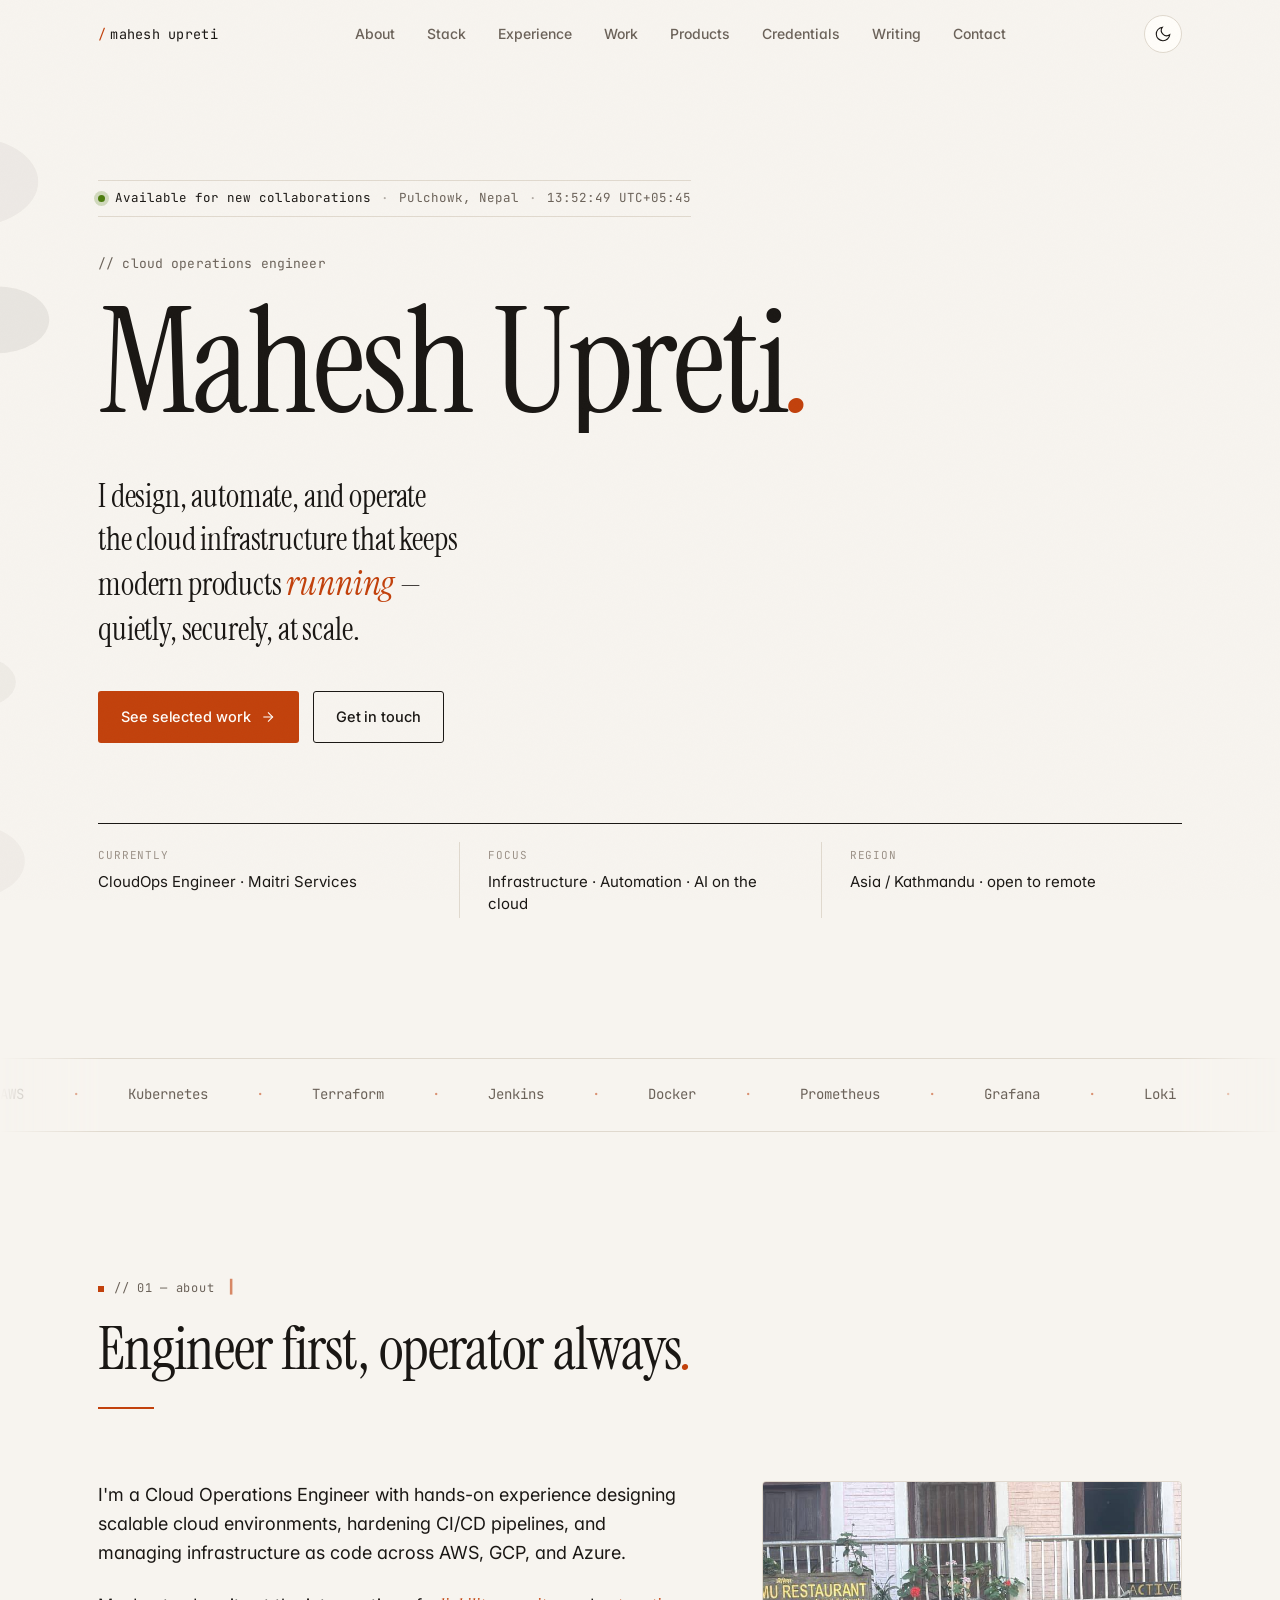
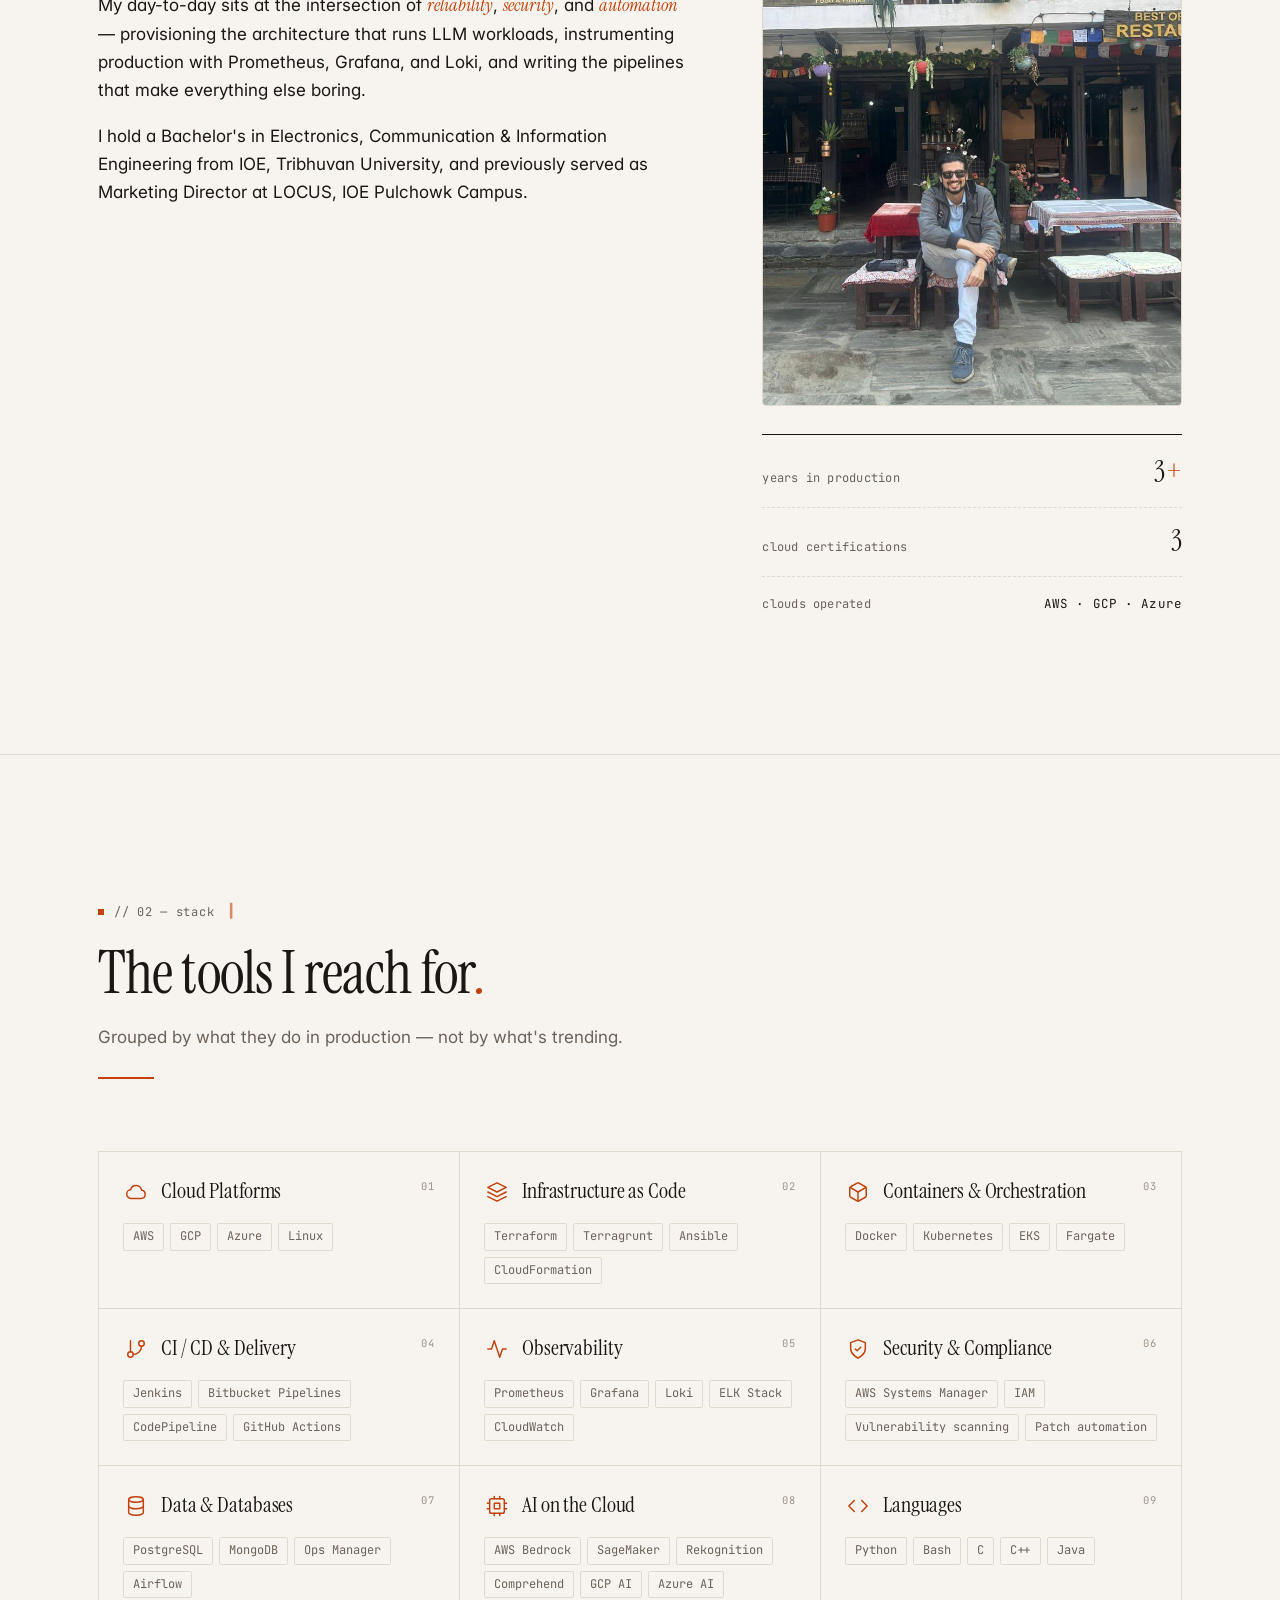
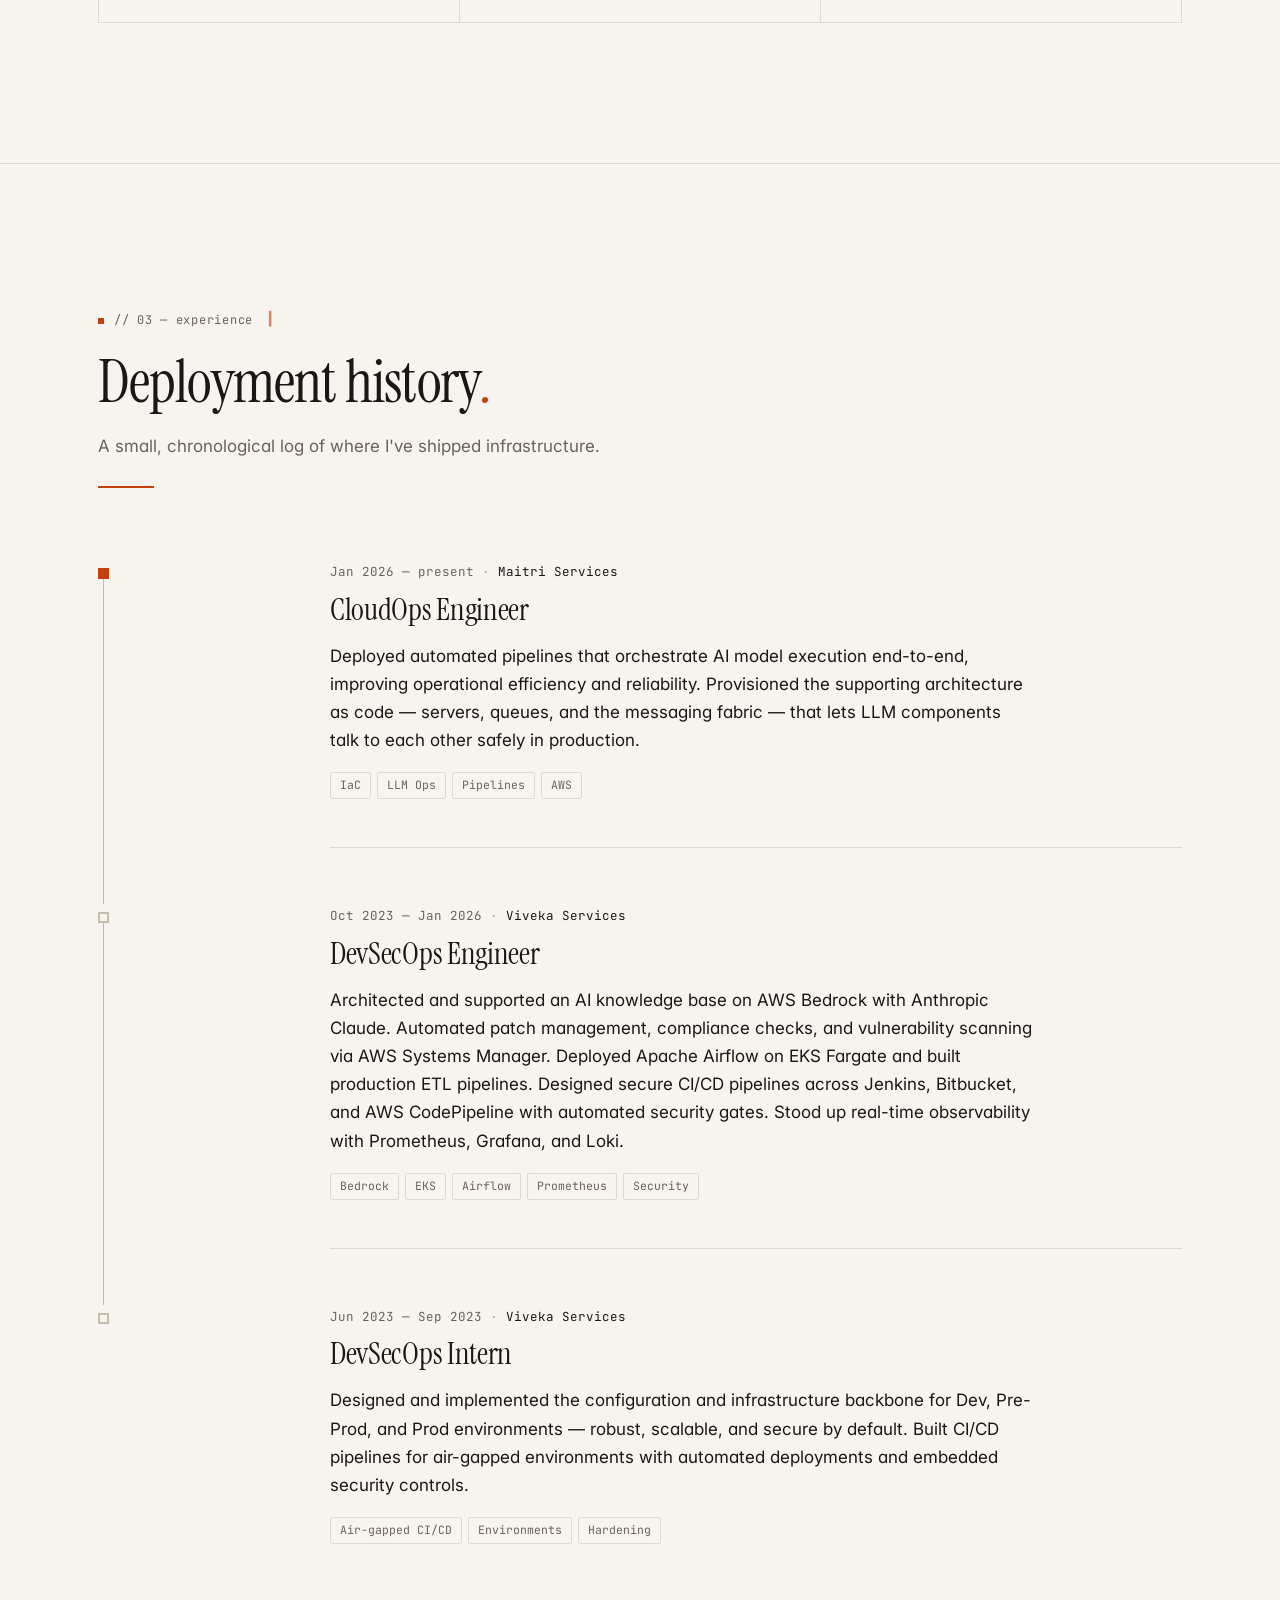
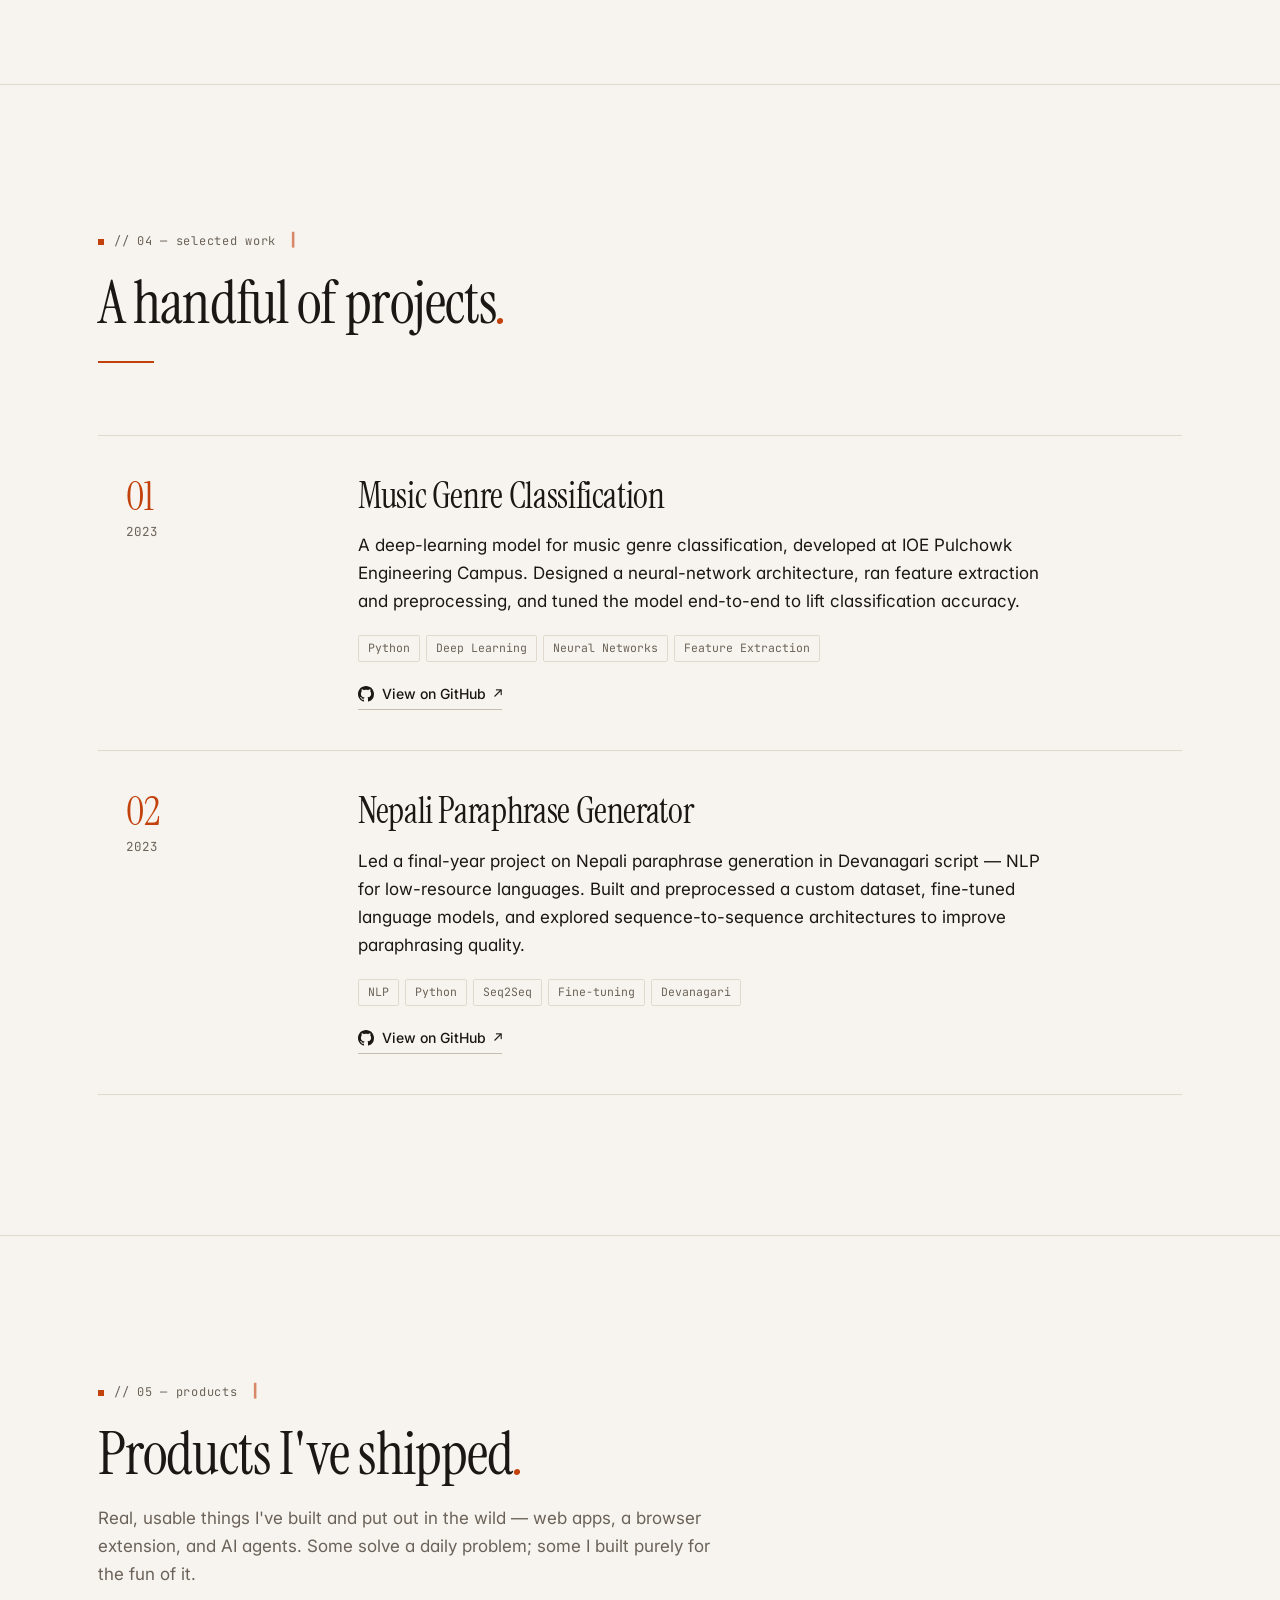
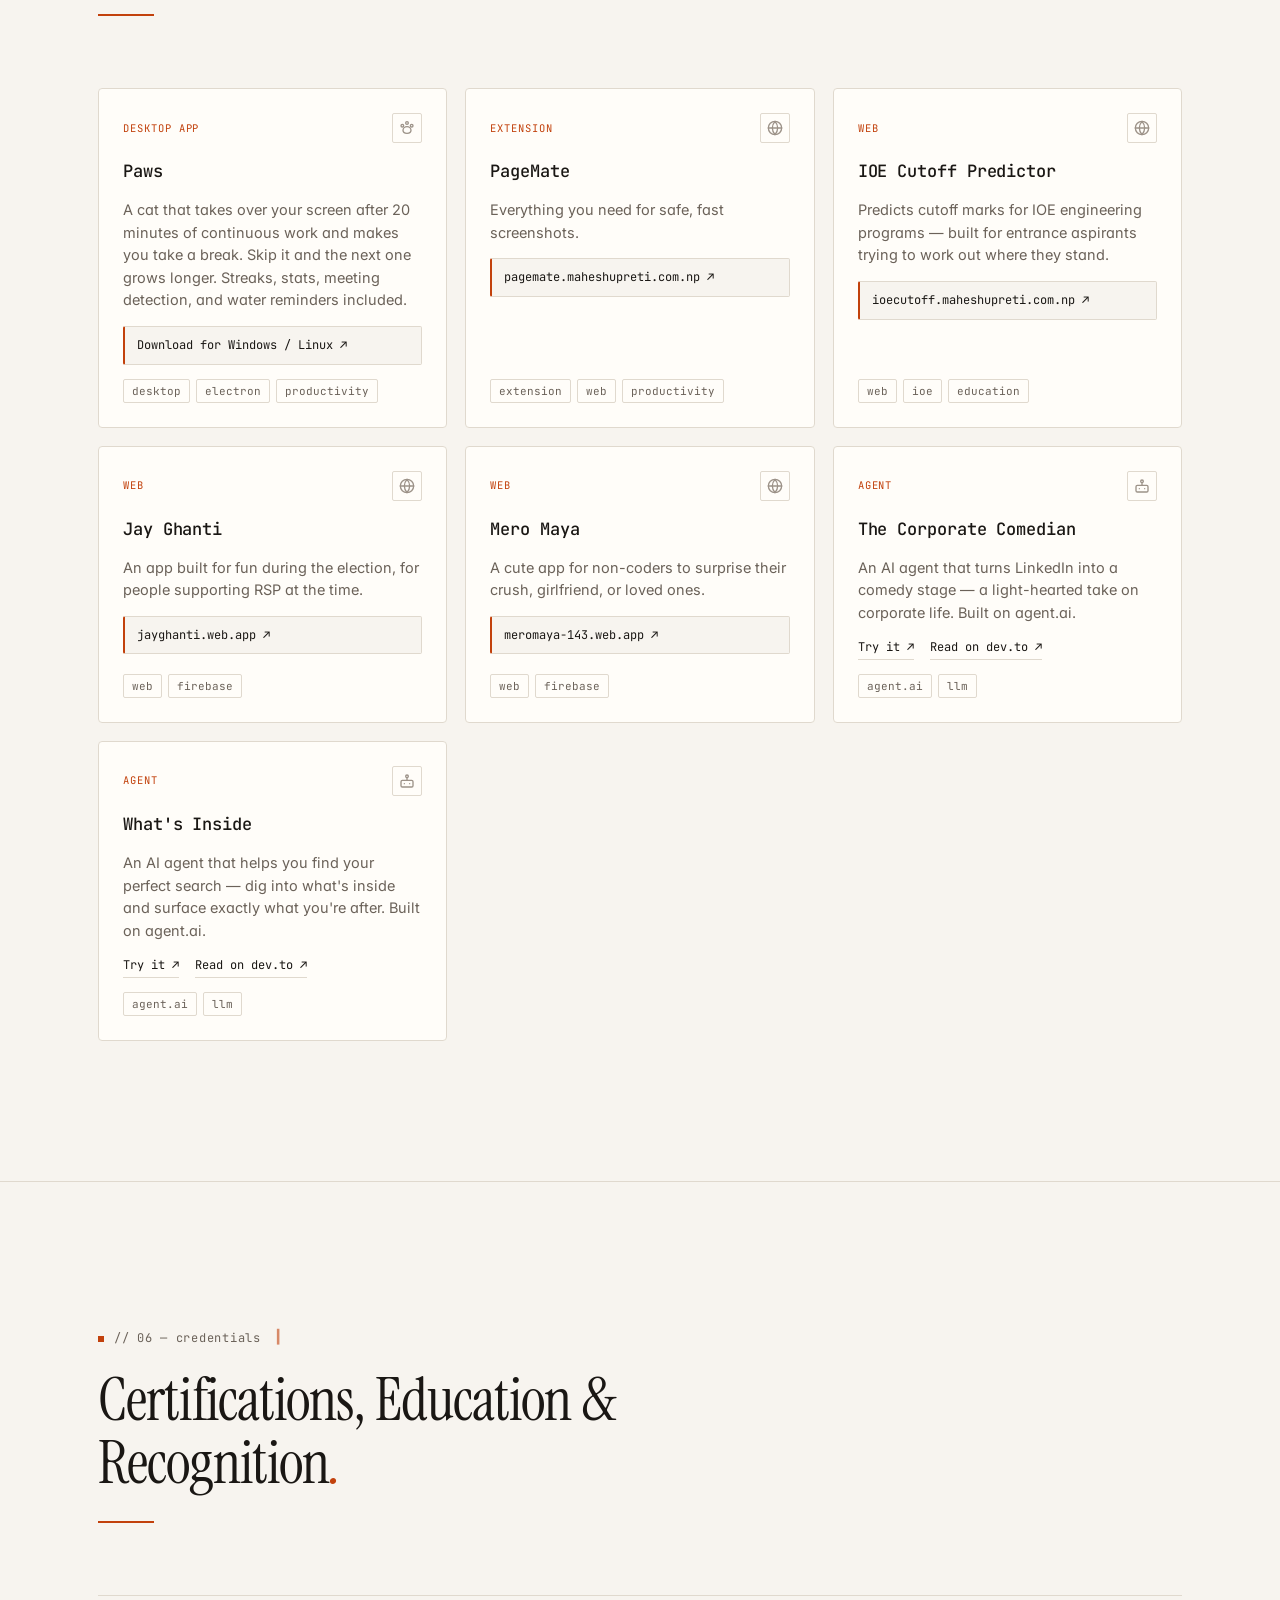
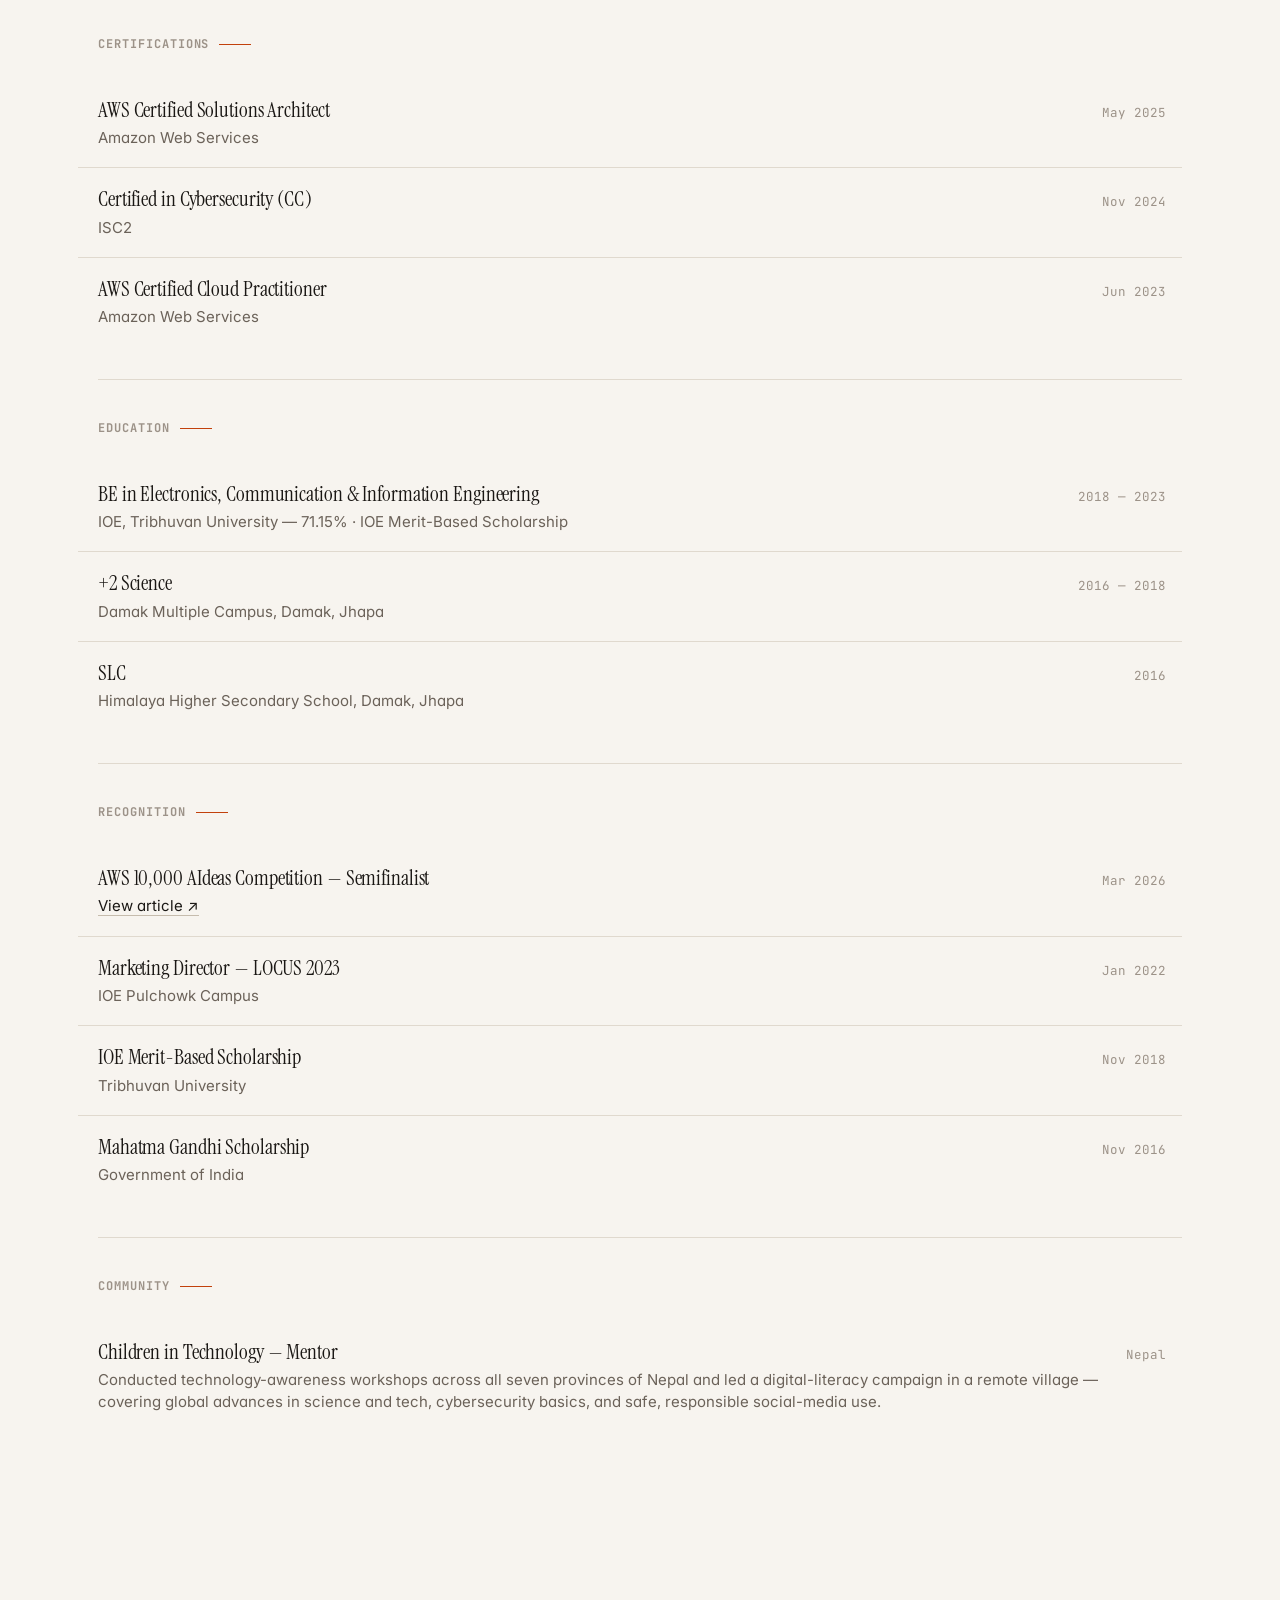
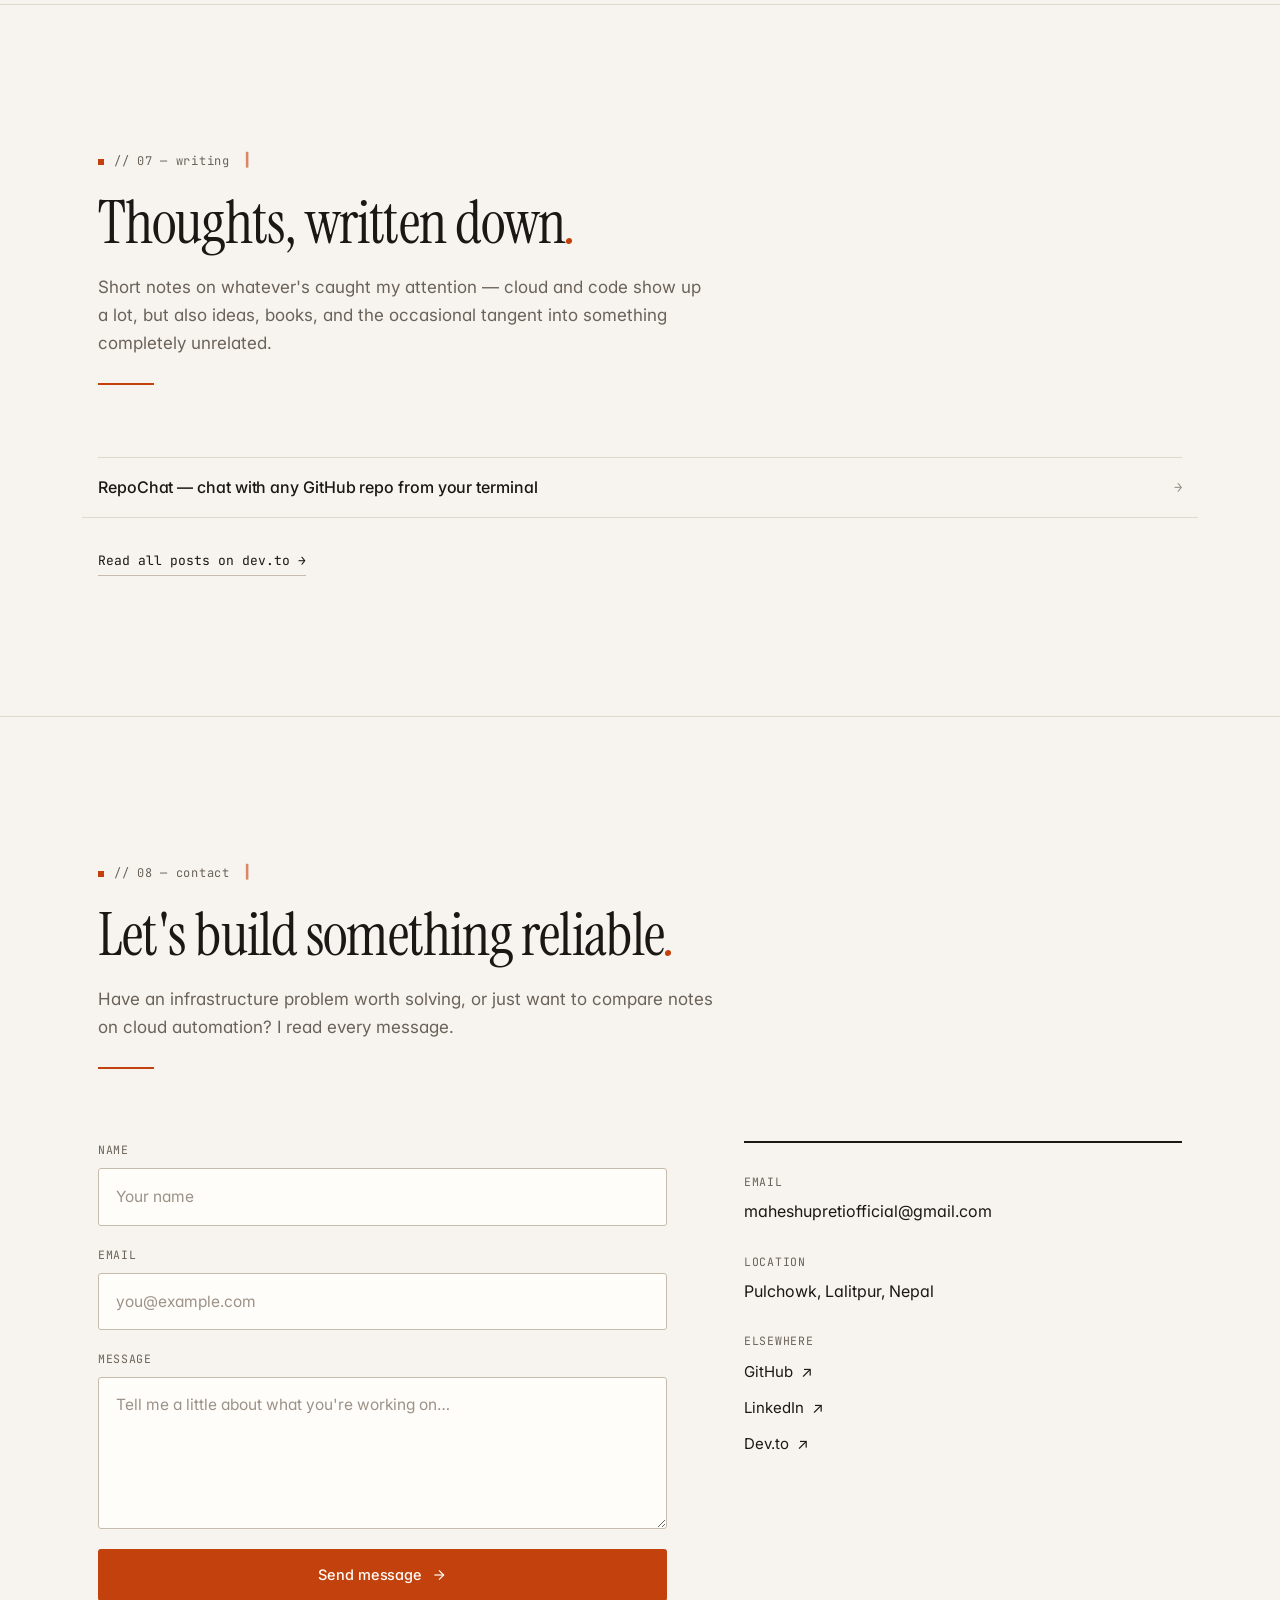
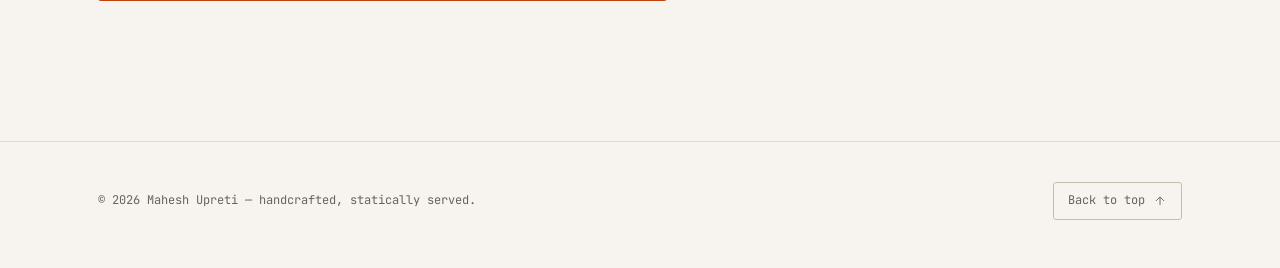
==== commit 55b27550: "Add Paws desktop app to products section" ====
--- a/index.html
+++ b/index.html
@@ -554,6 +554,27 @@
 
           <article class="goodie-card reveal reveal--pop float-ambient">
             <header class="goodie-card__head">
+              <span class="goodie-card__type">Desktop app</span>
+              <a class="goodie-card__link" href="https://github.com/mahupreti/cat-break/releases" target="_blank" rel="noopener noreferrer" aria-label="Get Paws">
+                <svg viewBox="0 0 24 24" fill="none" stroke="currentColor" stroke-width="2" stroke-linecap="round" stroke-linejoin="round" width="16" height="16" aria-hidden="true">
+                  <circle cx="12" cy="4.5" r="2"/><circle cx="5" cy="8.5" r="2"/><circle cx="19" cy="8.5" r="2"/><path d="M12 10c-3.2 0-6 2.6-6 5.5C6 18.2 8.5 20 12 20s6-1.8 6-4.5c0-2.9-2.8-5.5-6-5.5z"/>
+                </svg>
+              </a>
+            </header>
+            <h3 class="goodie-card__title">Paws</h3>
+            <p class="goodie-card__desc">
+              A cat that takes over your screen after 20 minutes of continuous work and
+              makes you take a break. Skip it and the next one grows longer. Streaks,
+              stats, meeting detection, and water reminders included.
+            </p>
+            <a class="goodie-card__install" href="https://github.com/mahupreti/cat-break/releases" target="_blank" rel="noopener noreferrer">Download for Windows / Linux ↗</a>
+            <ul class="goodie-card__tags">
+              <li>desktop</li><li>electron</li><li>productivity</li>
+            </ul>
+          </article>
+
+          <article class="goodie-card reveal reveal--pop float-ambient">
+            <header class="goodie-card__head">
               <span class="goodie-card__type">Extension</span>
               <a class="goodie-card__link" href="https://pagemate.maheshupreti.com.np/" target="_blank" rel="noopener noreferrer" aria-label="Open PageMate">
                 <svg viewBox="0 0 24 24" fill="none" stroke="currentColor" stroke-width="2" stroke-linecap="round" stroke-linejoin="round" width="16" height="16" aria-hidden="true">
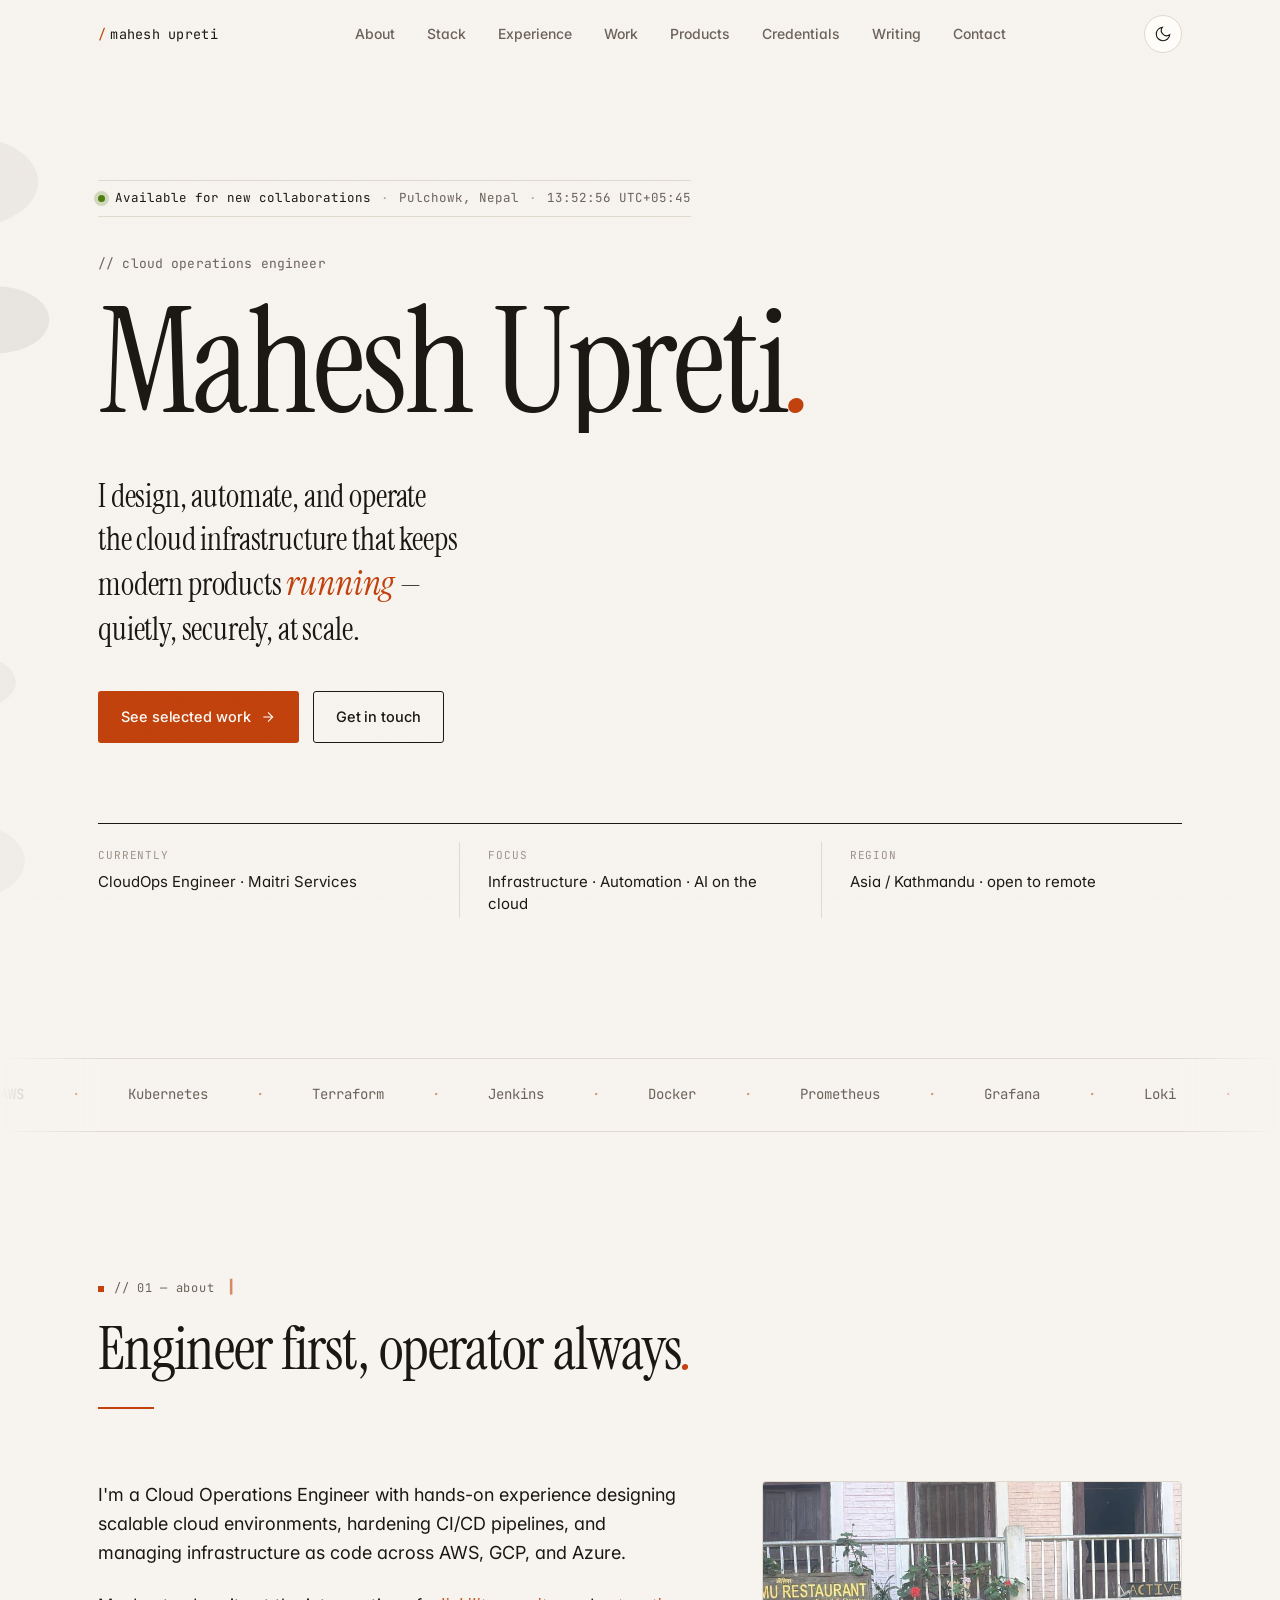
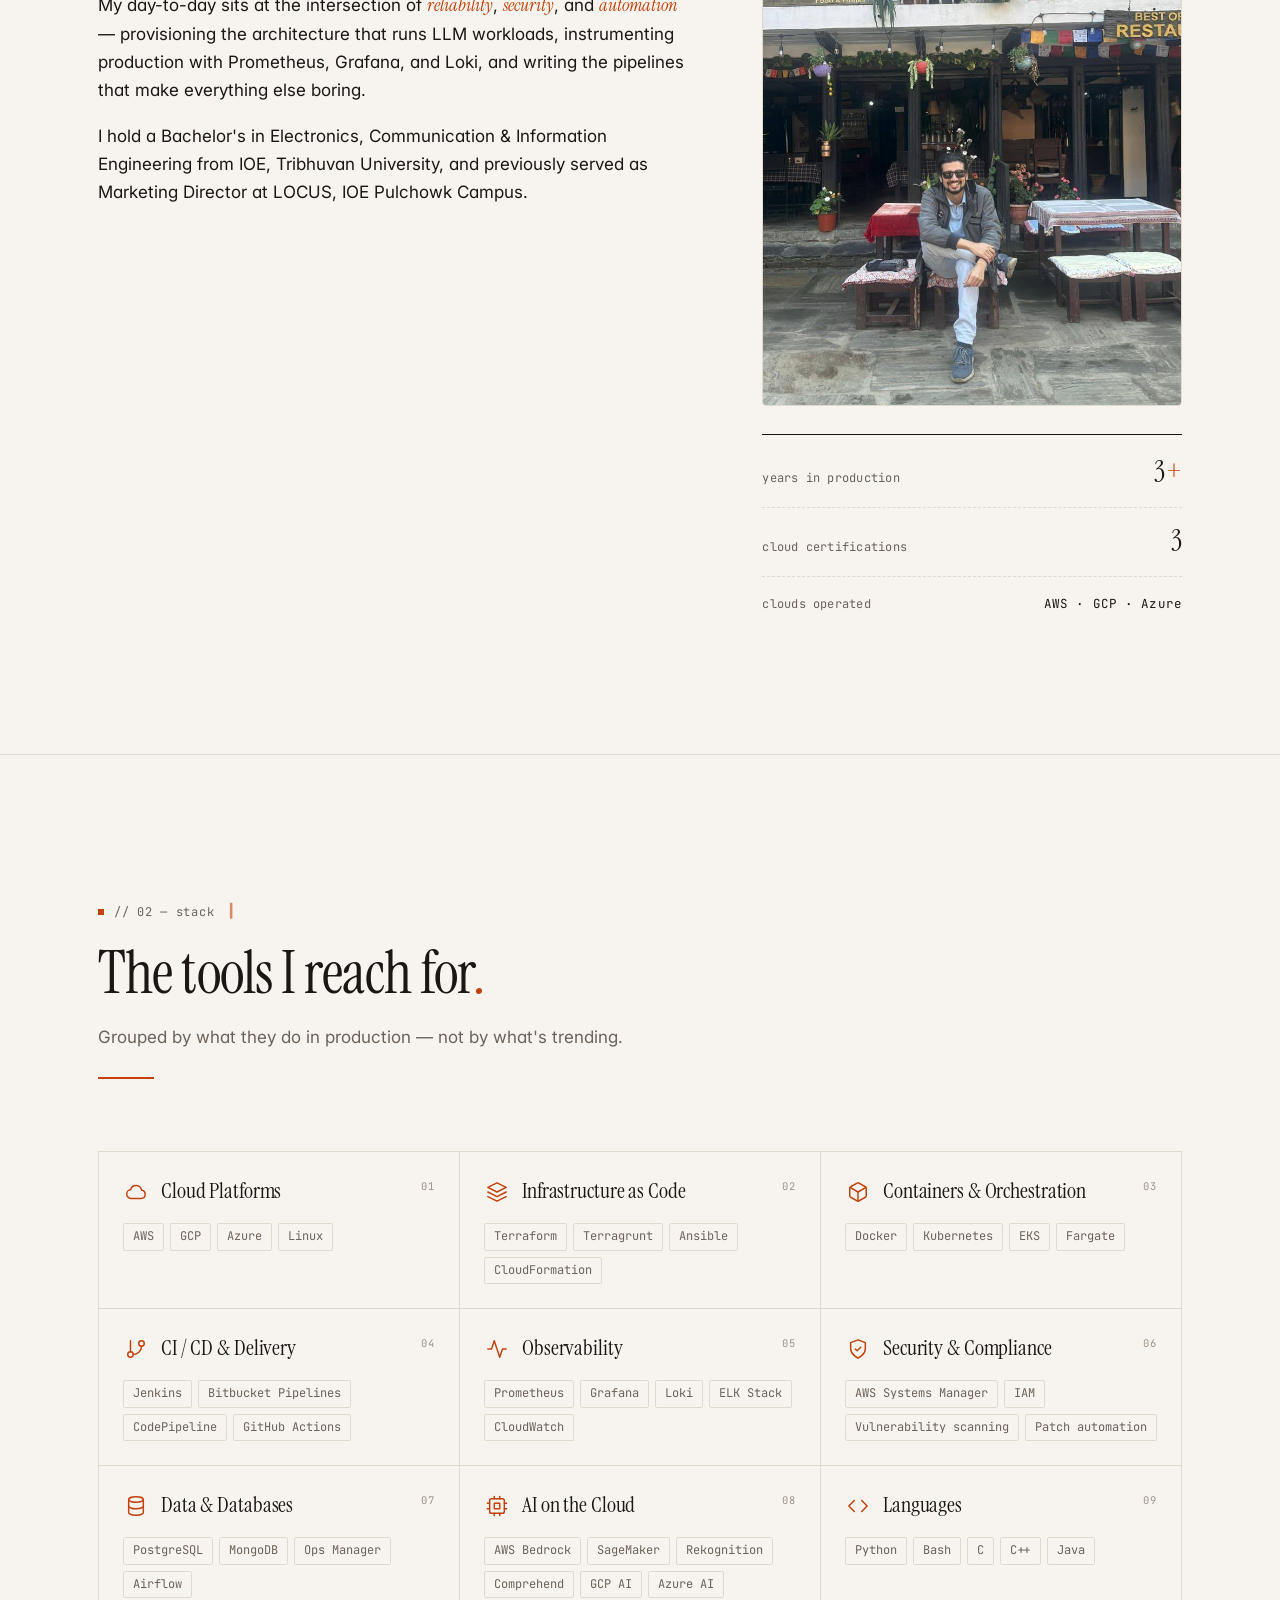
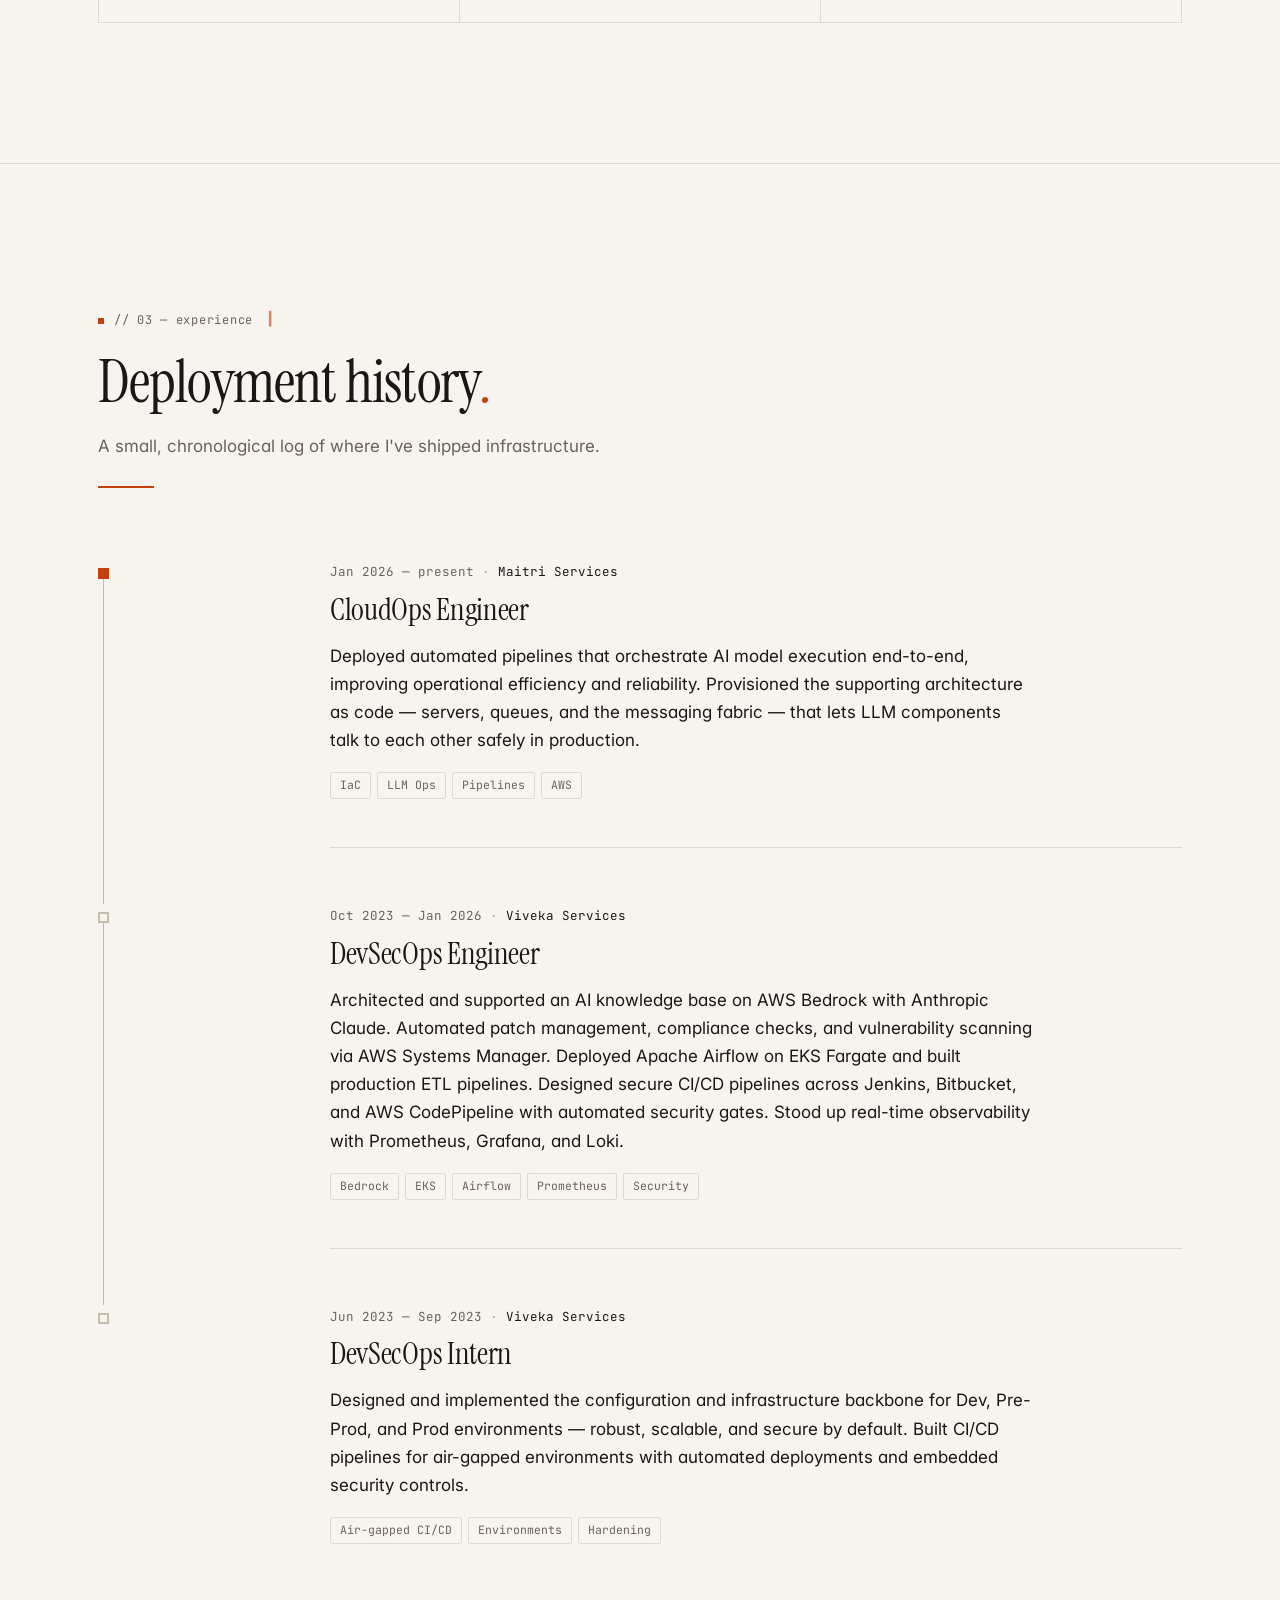
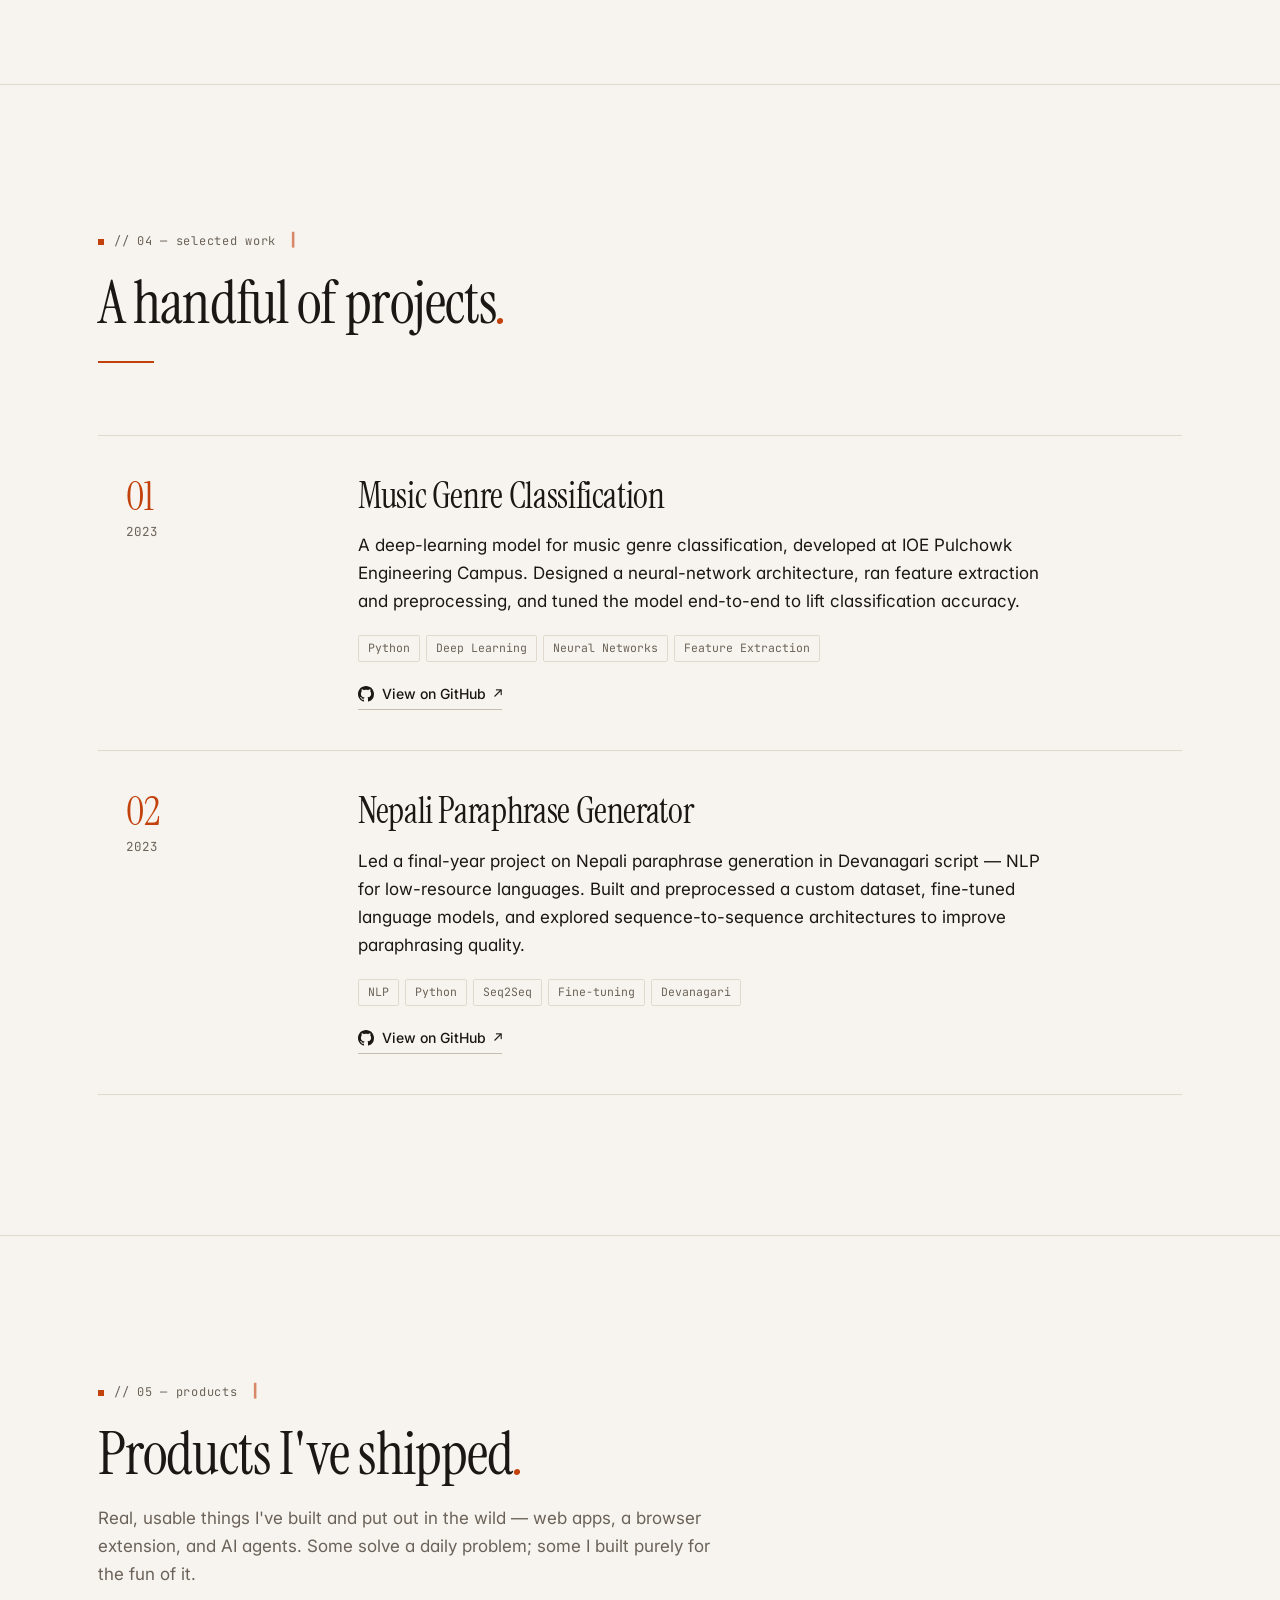
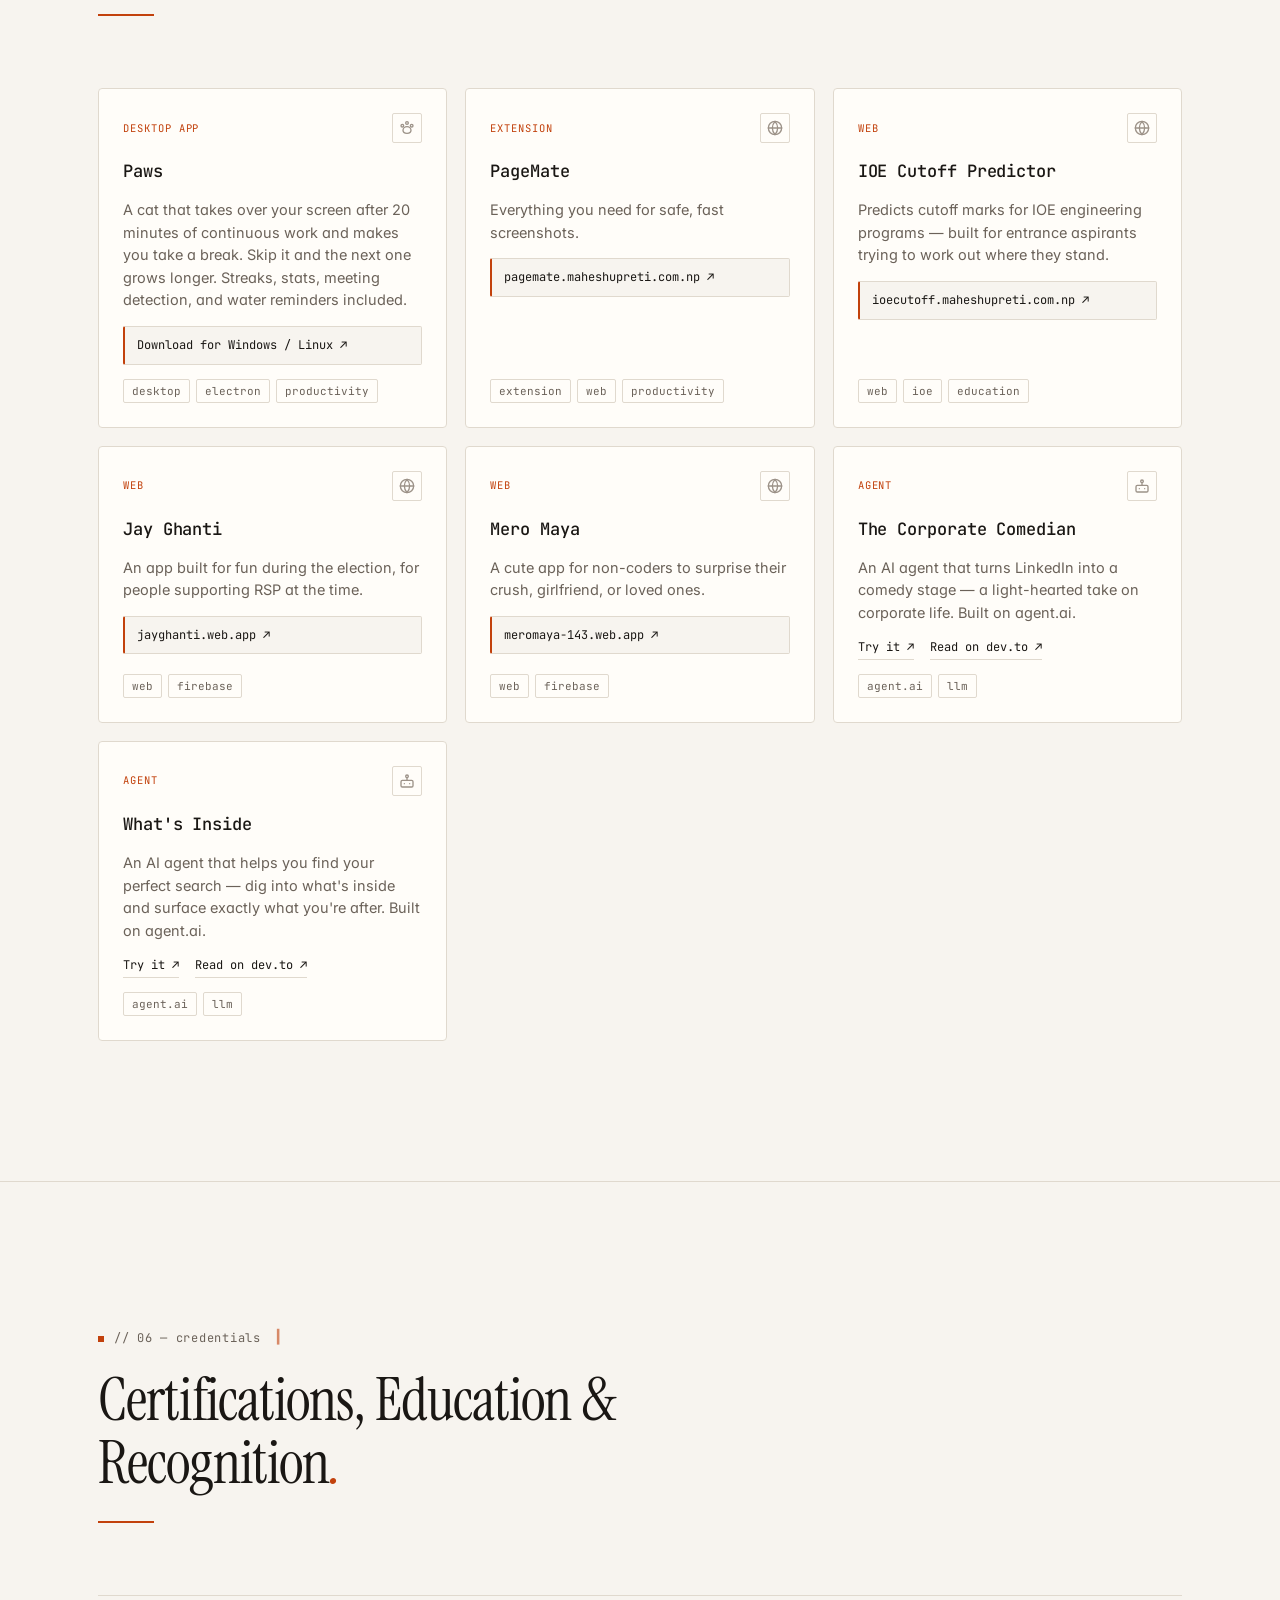
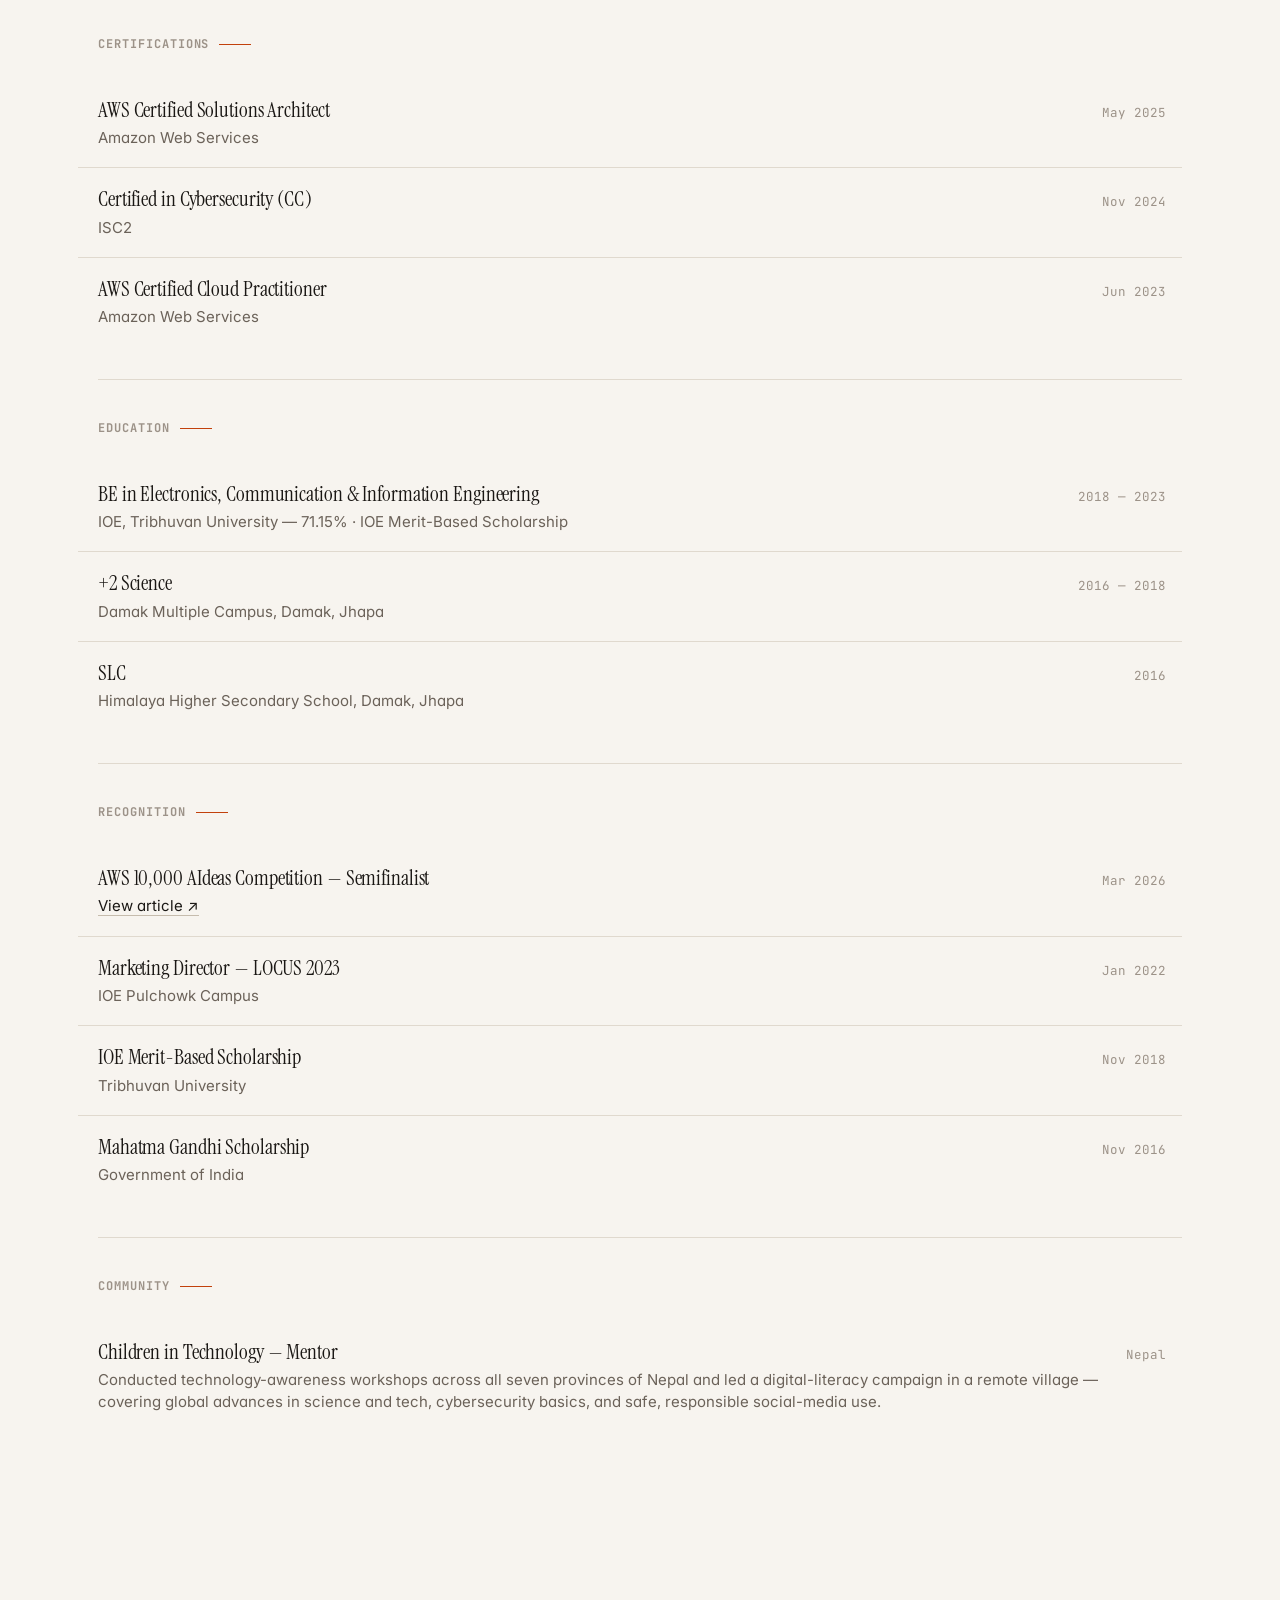
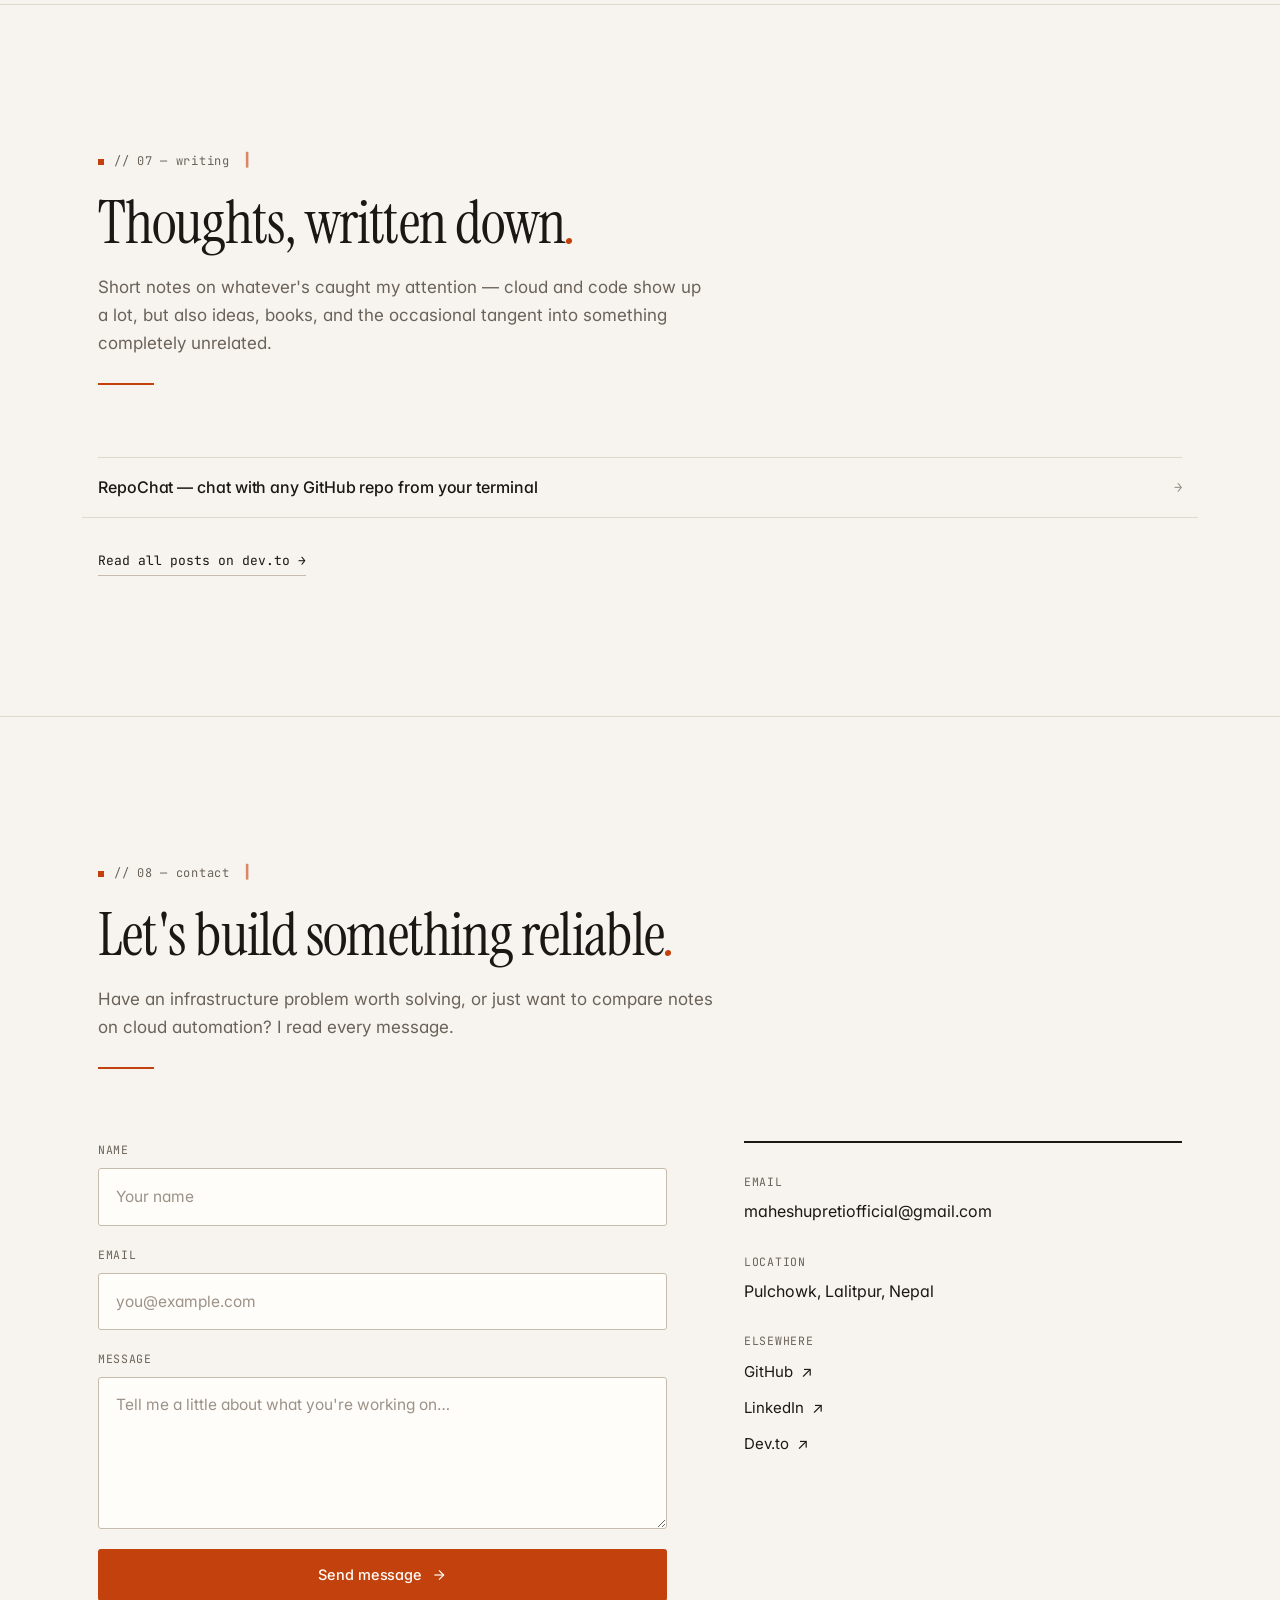
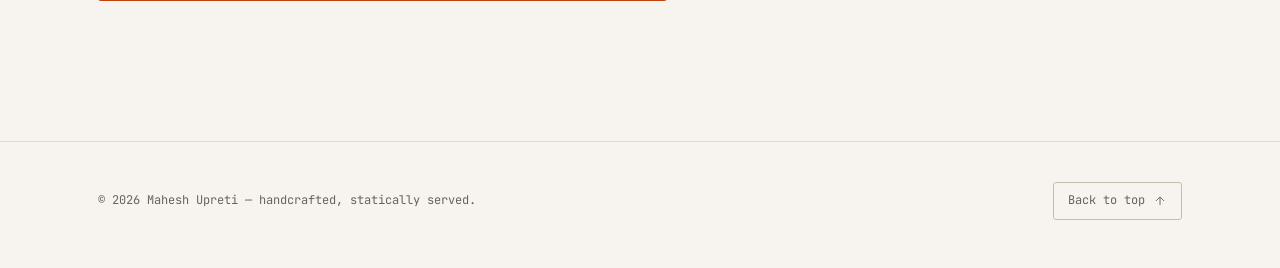
==== commit fc9a2db5: "Point Paws download link at the public releases repo" ====
--- a/index.html
+++ b/index.html
@@ -555,7 +555,7 @@
           <article class="goodie-card reveal reveal--pop float-ambient">
             <header class="goodie-card__head">
               <span class="goodie-card__type">Desktop app</span>
-              <a class="goodie-card__link" href="https://github.com/mahupreti/cat-break/releases" target="_blank" rel="noopener noreferrer" aria-label="Get Paws">
+              <a class="goodie-card__link" href="https://github.com/mahupreti/paws-releases/releases" target="_blank" rel="noopener noreferrer" aria-label="Get Paws">
                 <svg viewBox="0 0 24 24" fill="none" stroke="currentColor" stroke-width="2" stroke-linecap="round" stroke-linejoin="round" width="16" height="16" aria-hidden="true">
                   <circle cx="12" cy="4.5" r="2"/><circle cx="5" cy="8.5" r="2"/><circle cx="19" cy="8.5" r="2"/><path d="M12 10c-3.2 0-6 2.6-6 5.5C6 18.2 8.5 20 12 20s6-1.8 6-4.5c0-2.9-2.8-5.5-6-5.5z"/>
                 </svg>
@@ -567,7 +567,7 @@
               makes you take a break. Skip it and the next one grows longer. Streaks,
               stats, meeting detection, and water reminders included.
             </p>
-            <a class="goodie-card__install" href="https://github.com/mahupreti/cat-break/releases" target="_blank" rel="noopener noreferrer">Download for Windows / Linux ↗</a>
+            <a class="goodie-card__install" href="https://github.com/mahupreti/paws-releases/releases" target="_blank" rel="noopener noreferrer">Download for Windows / Linux ↗</a>
             <ul class="goodie-card__tags">
               <li>desktop</li><li>electron</li><li>productivity</li>
             </ul>
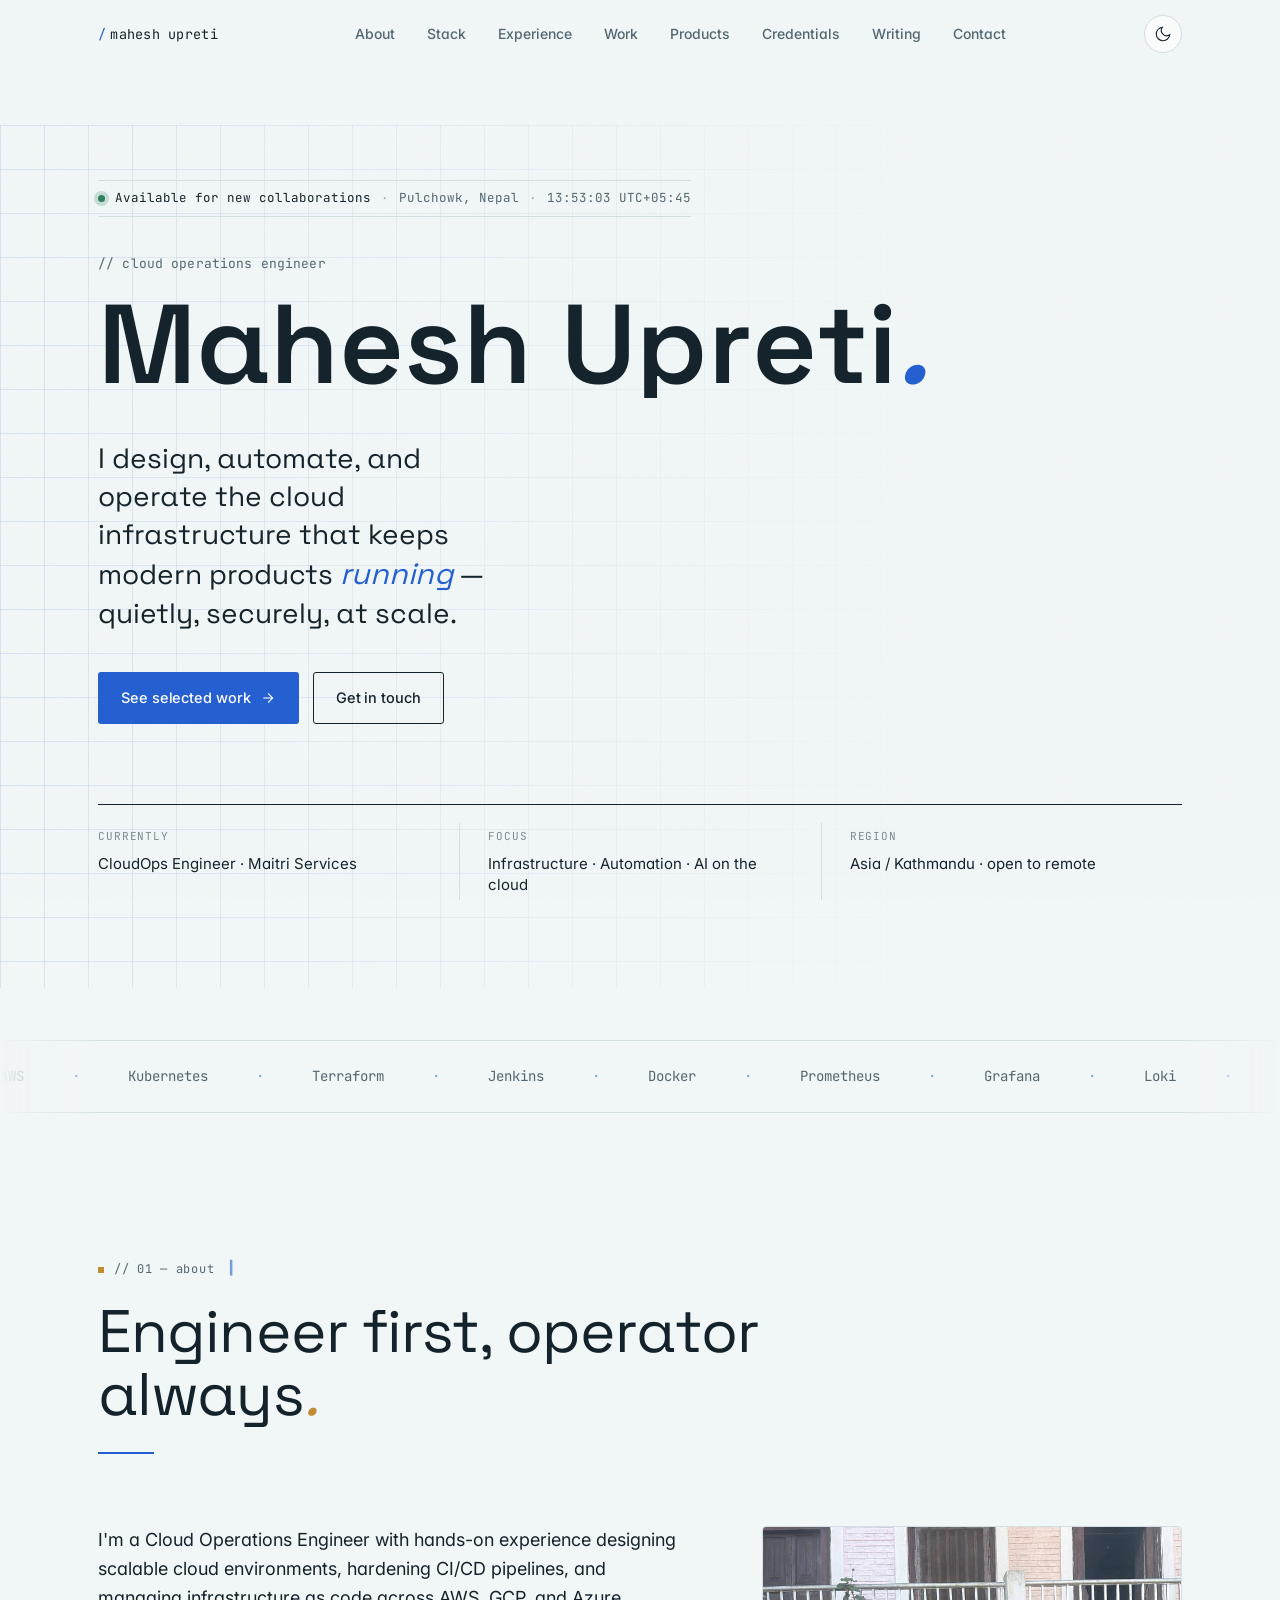
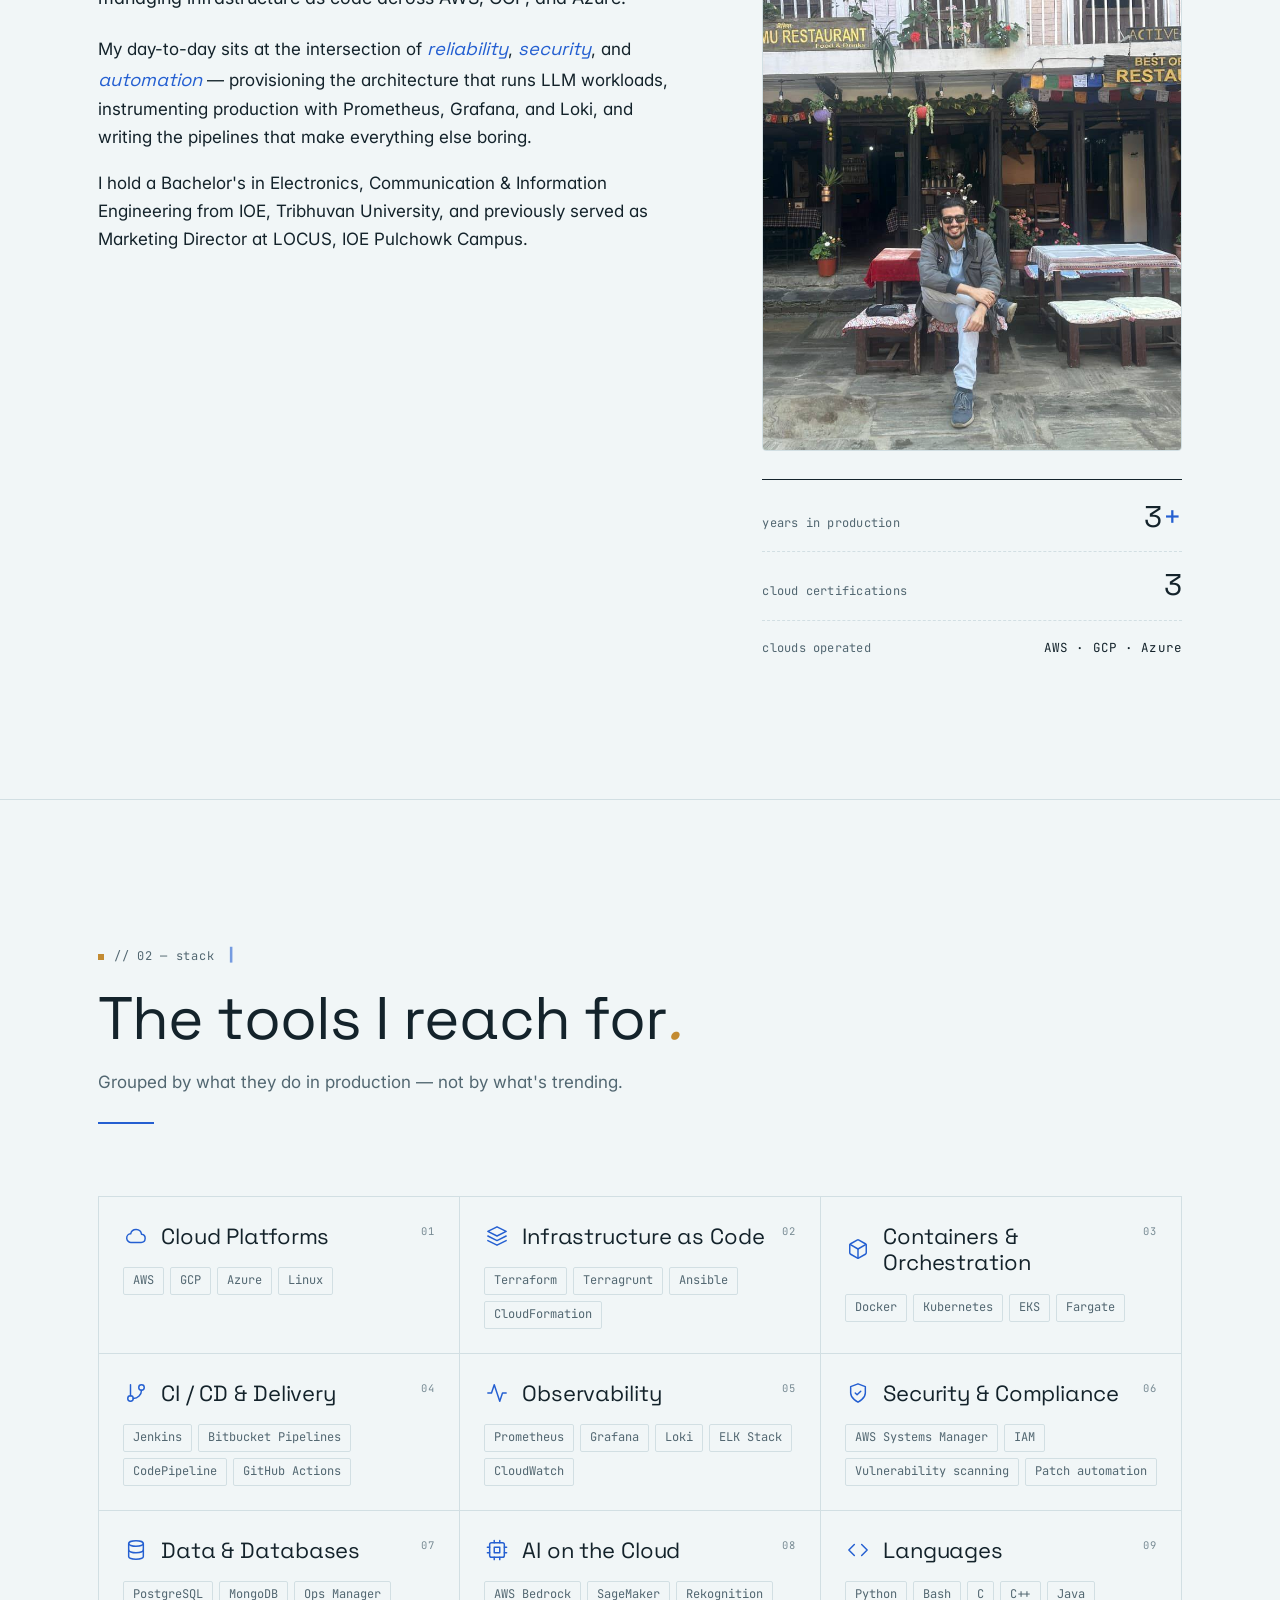
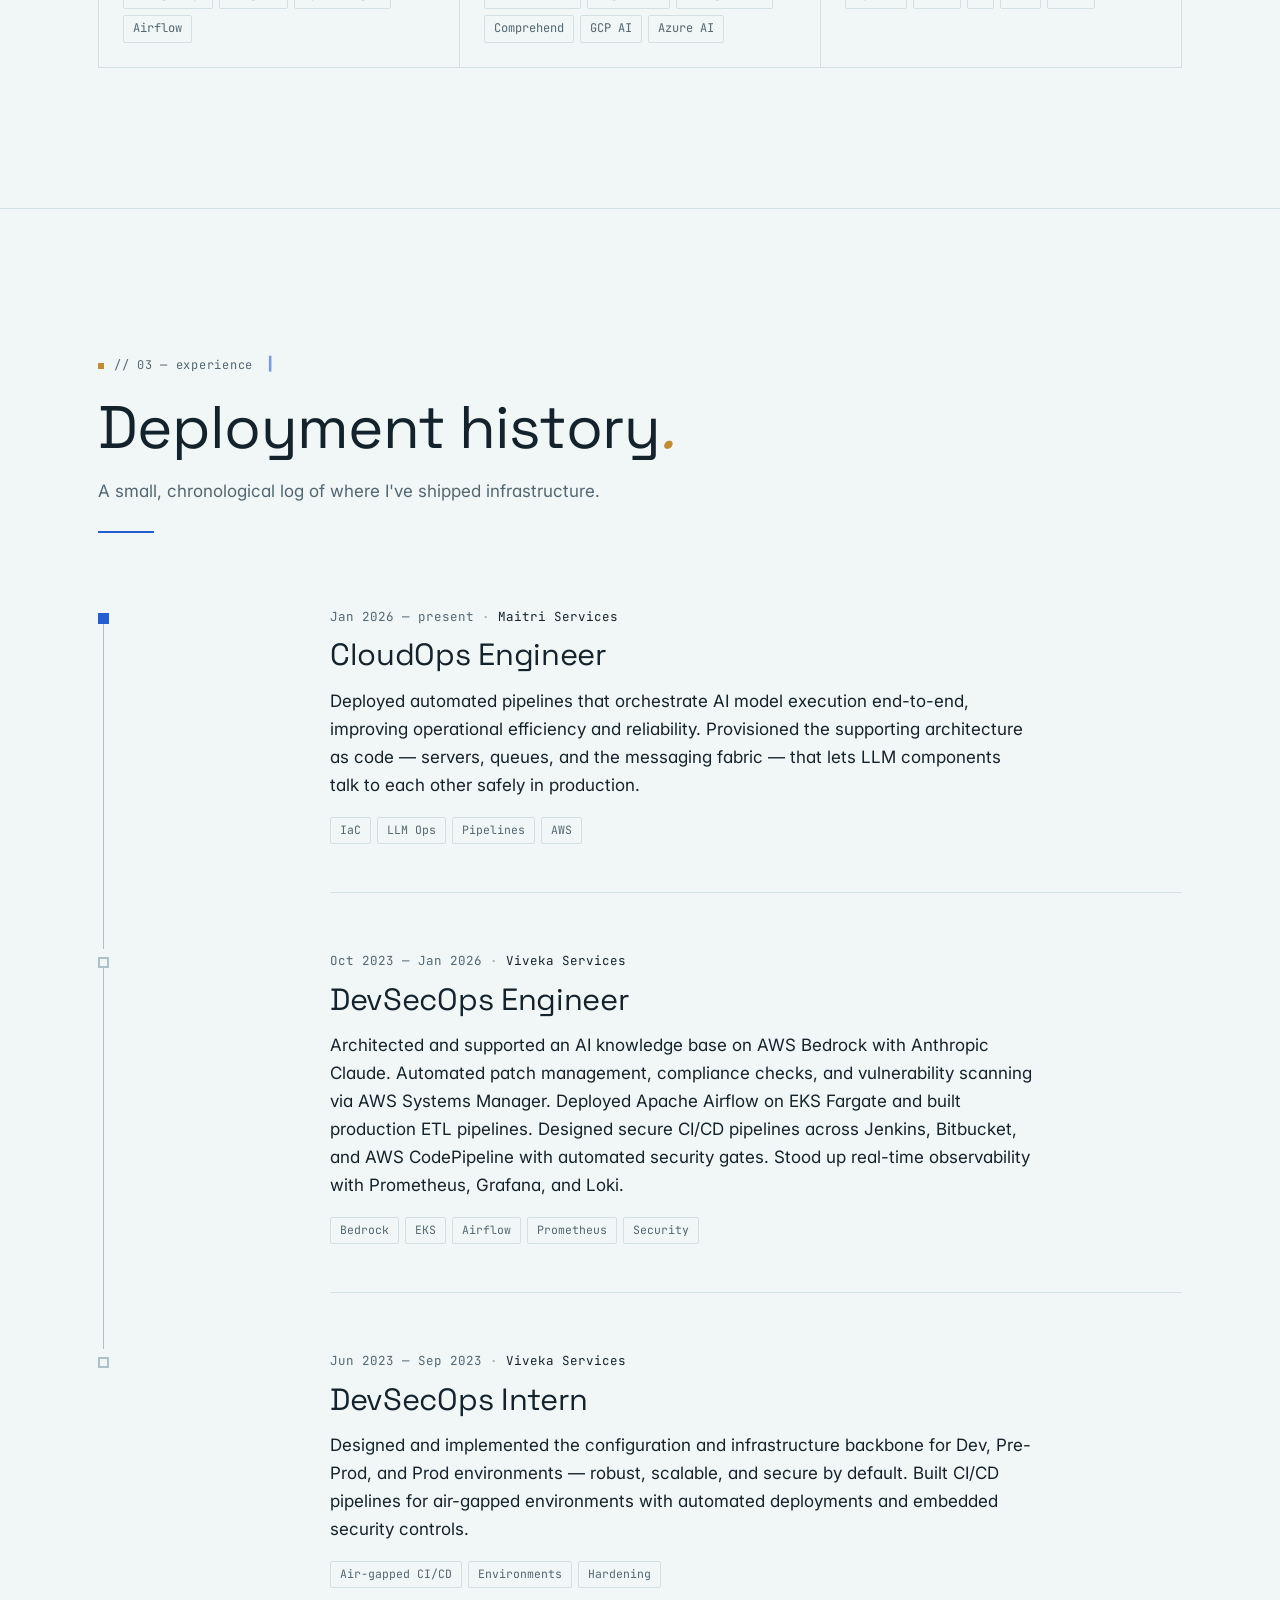
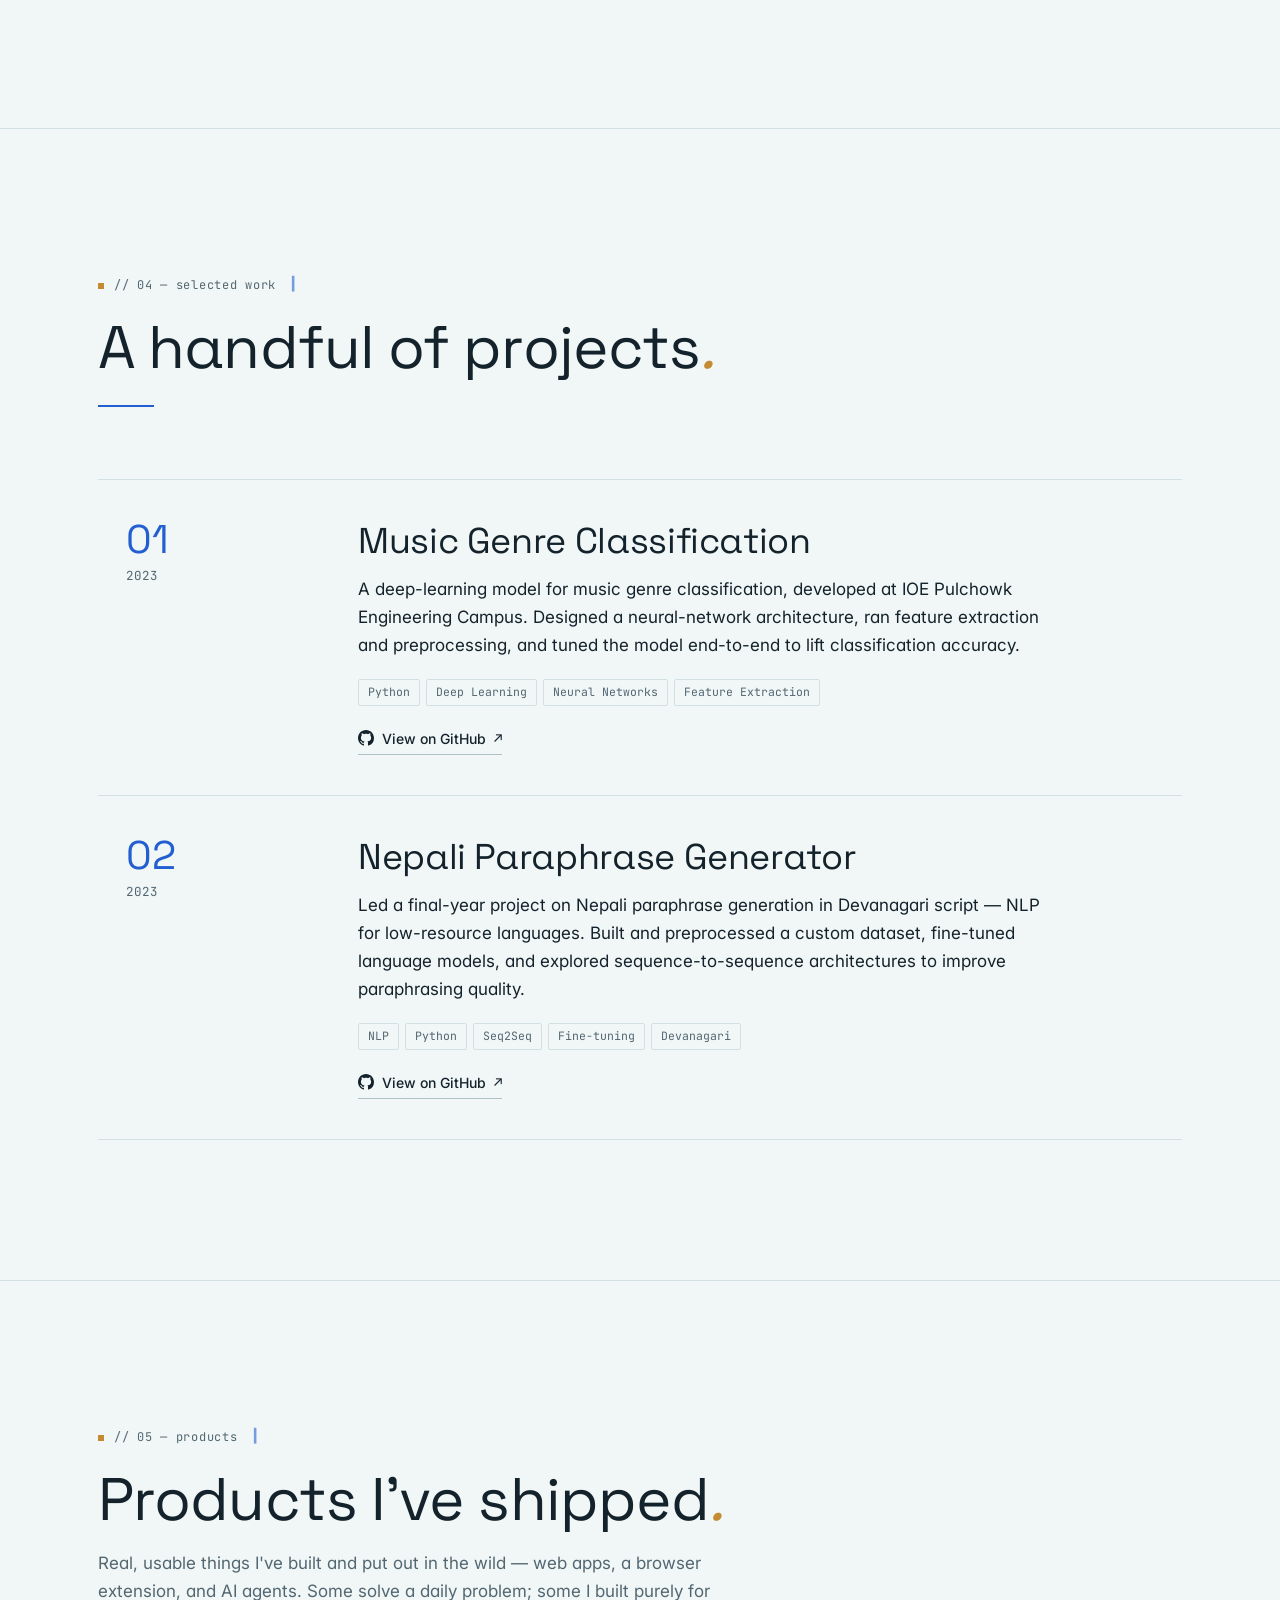
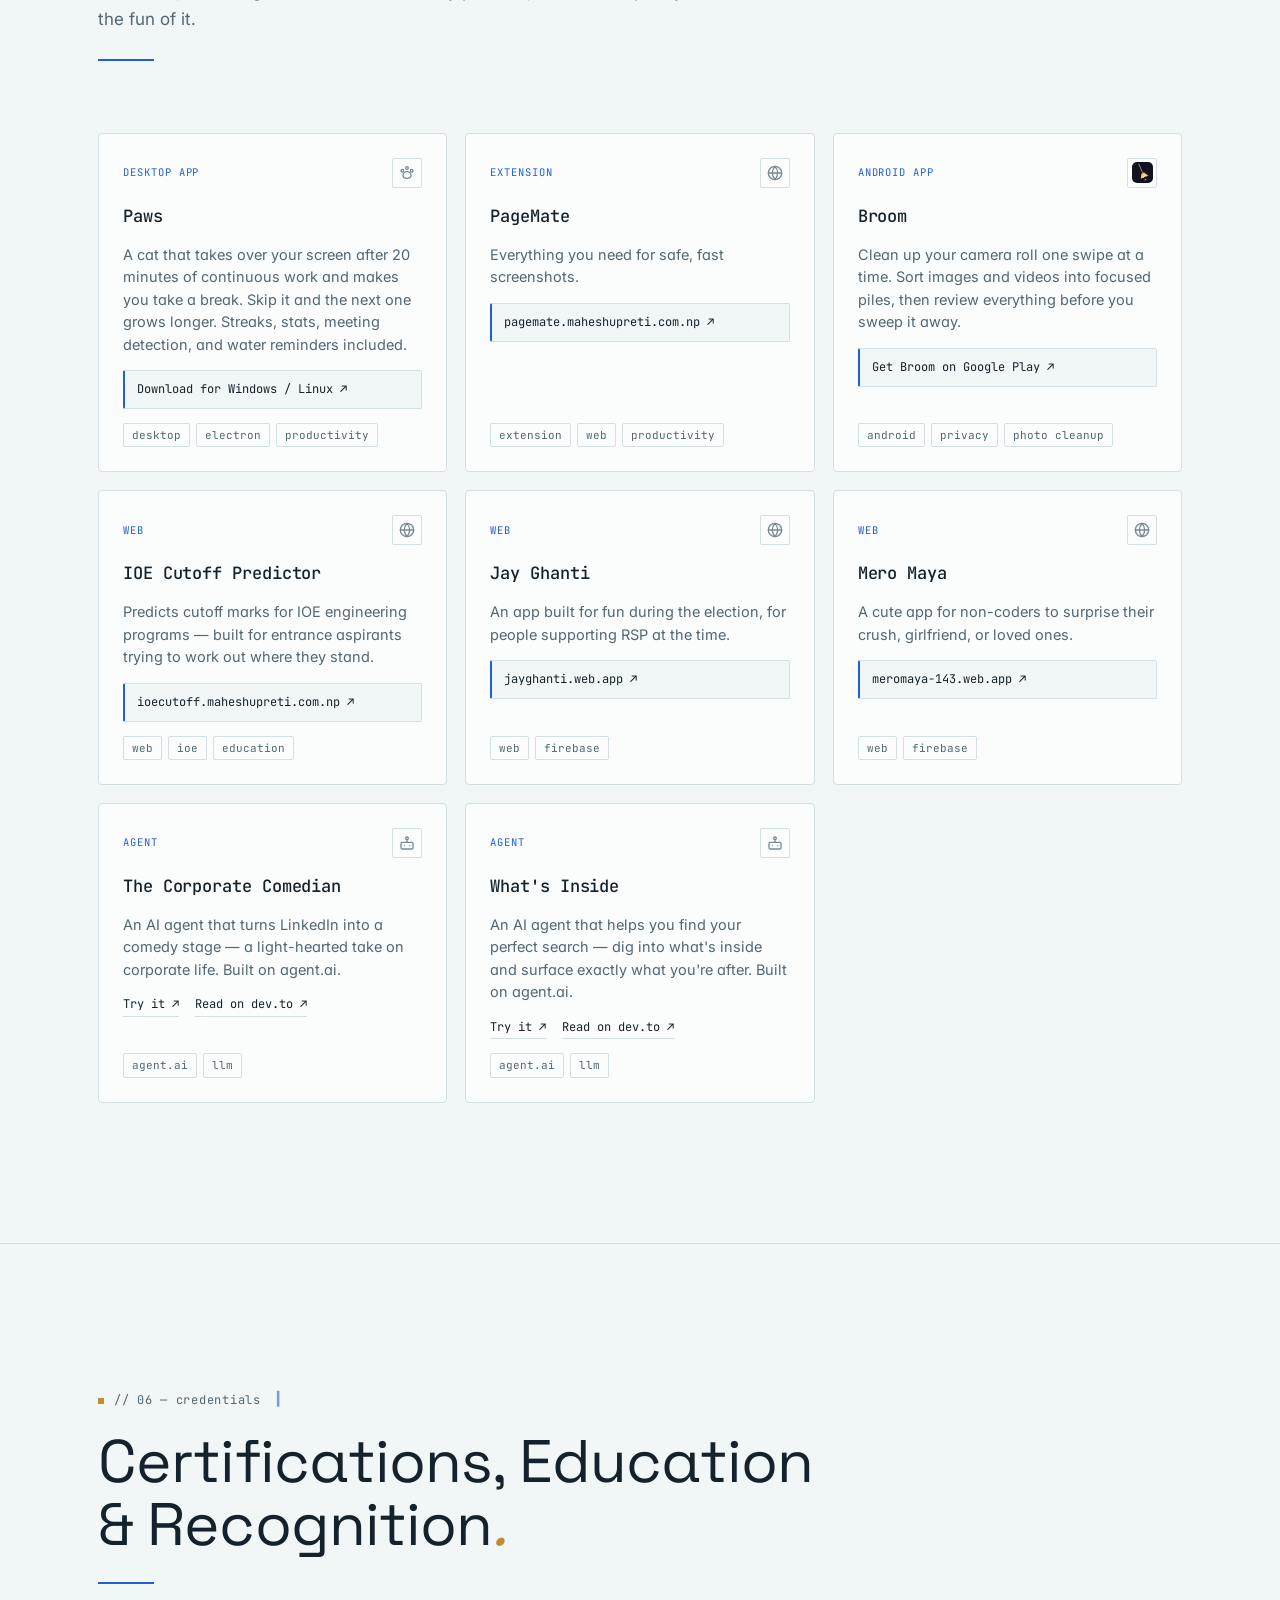
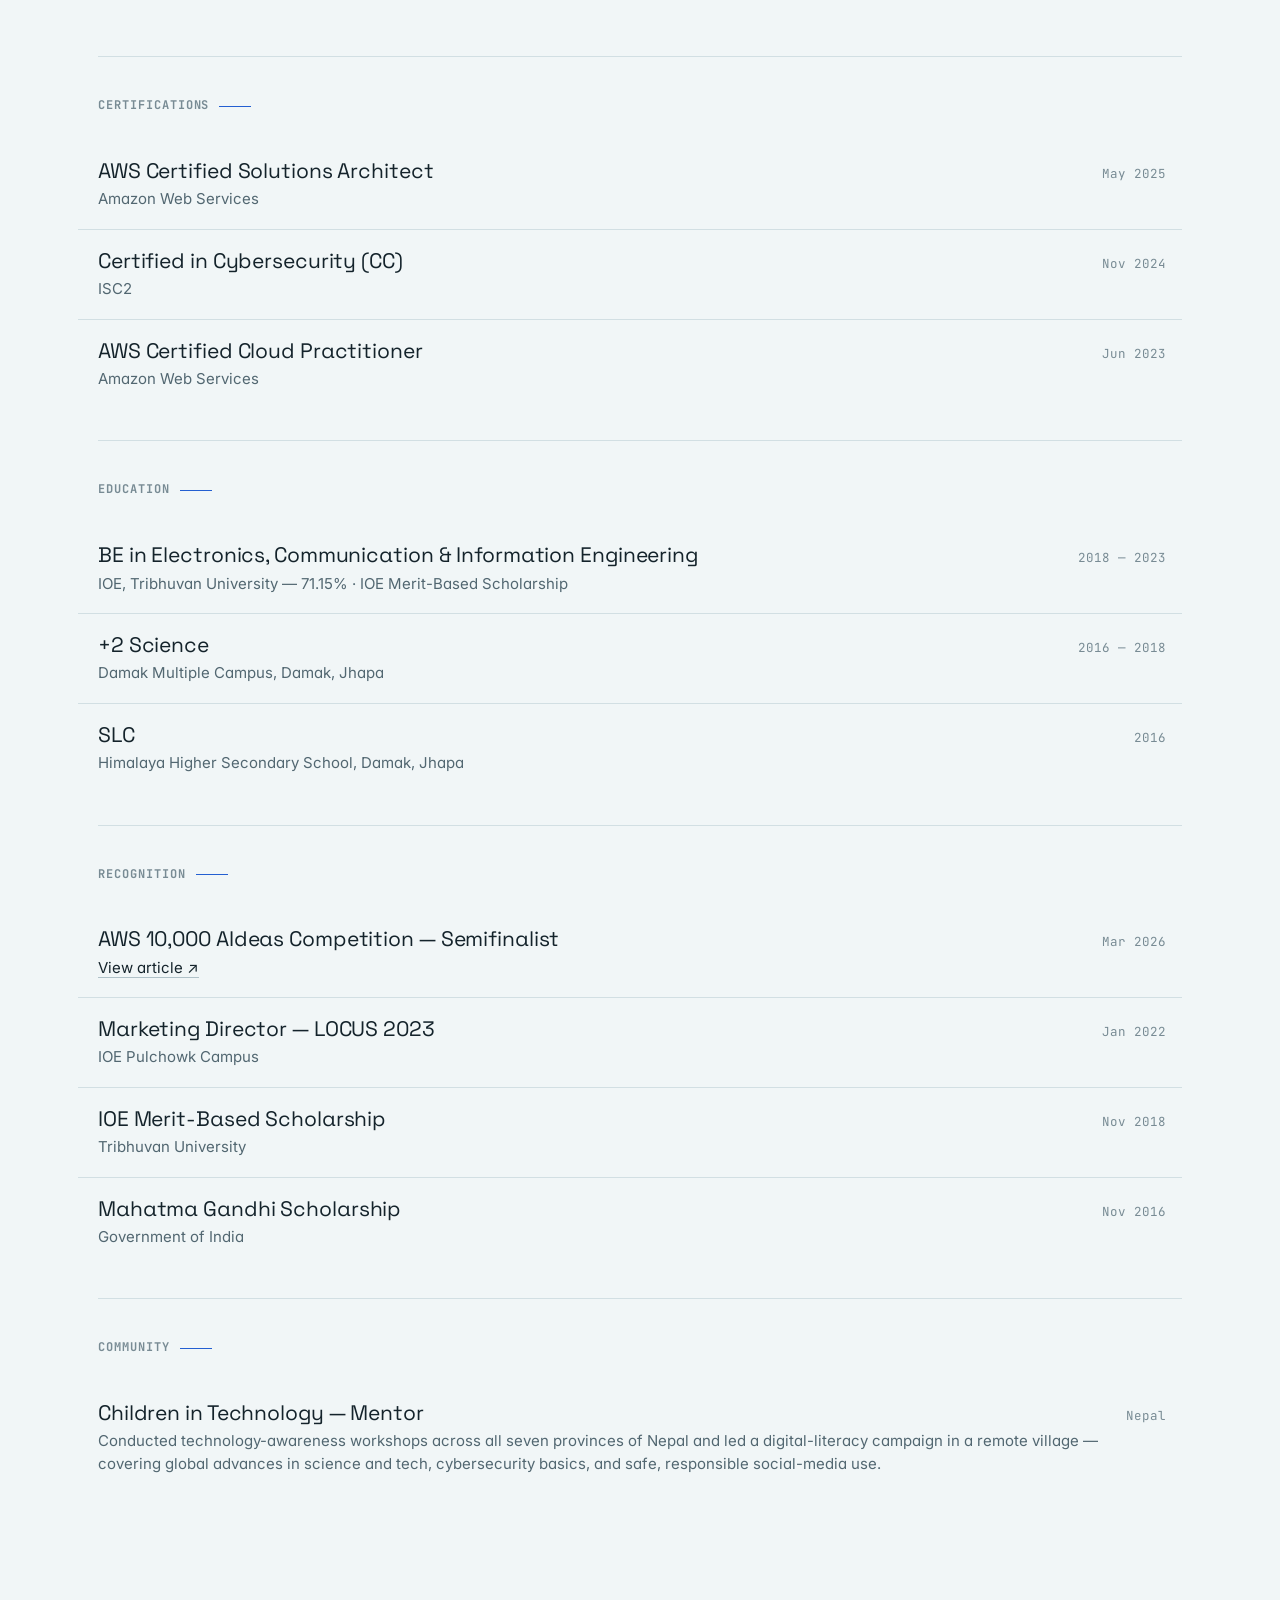
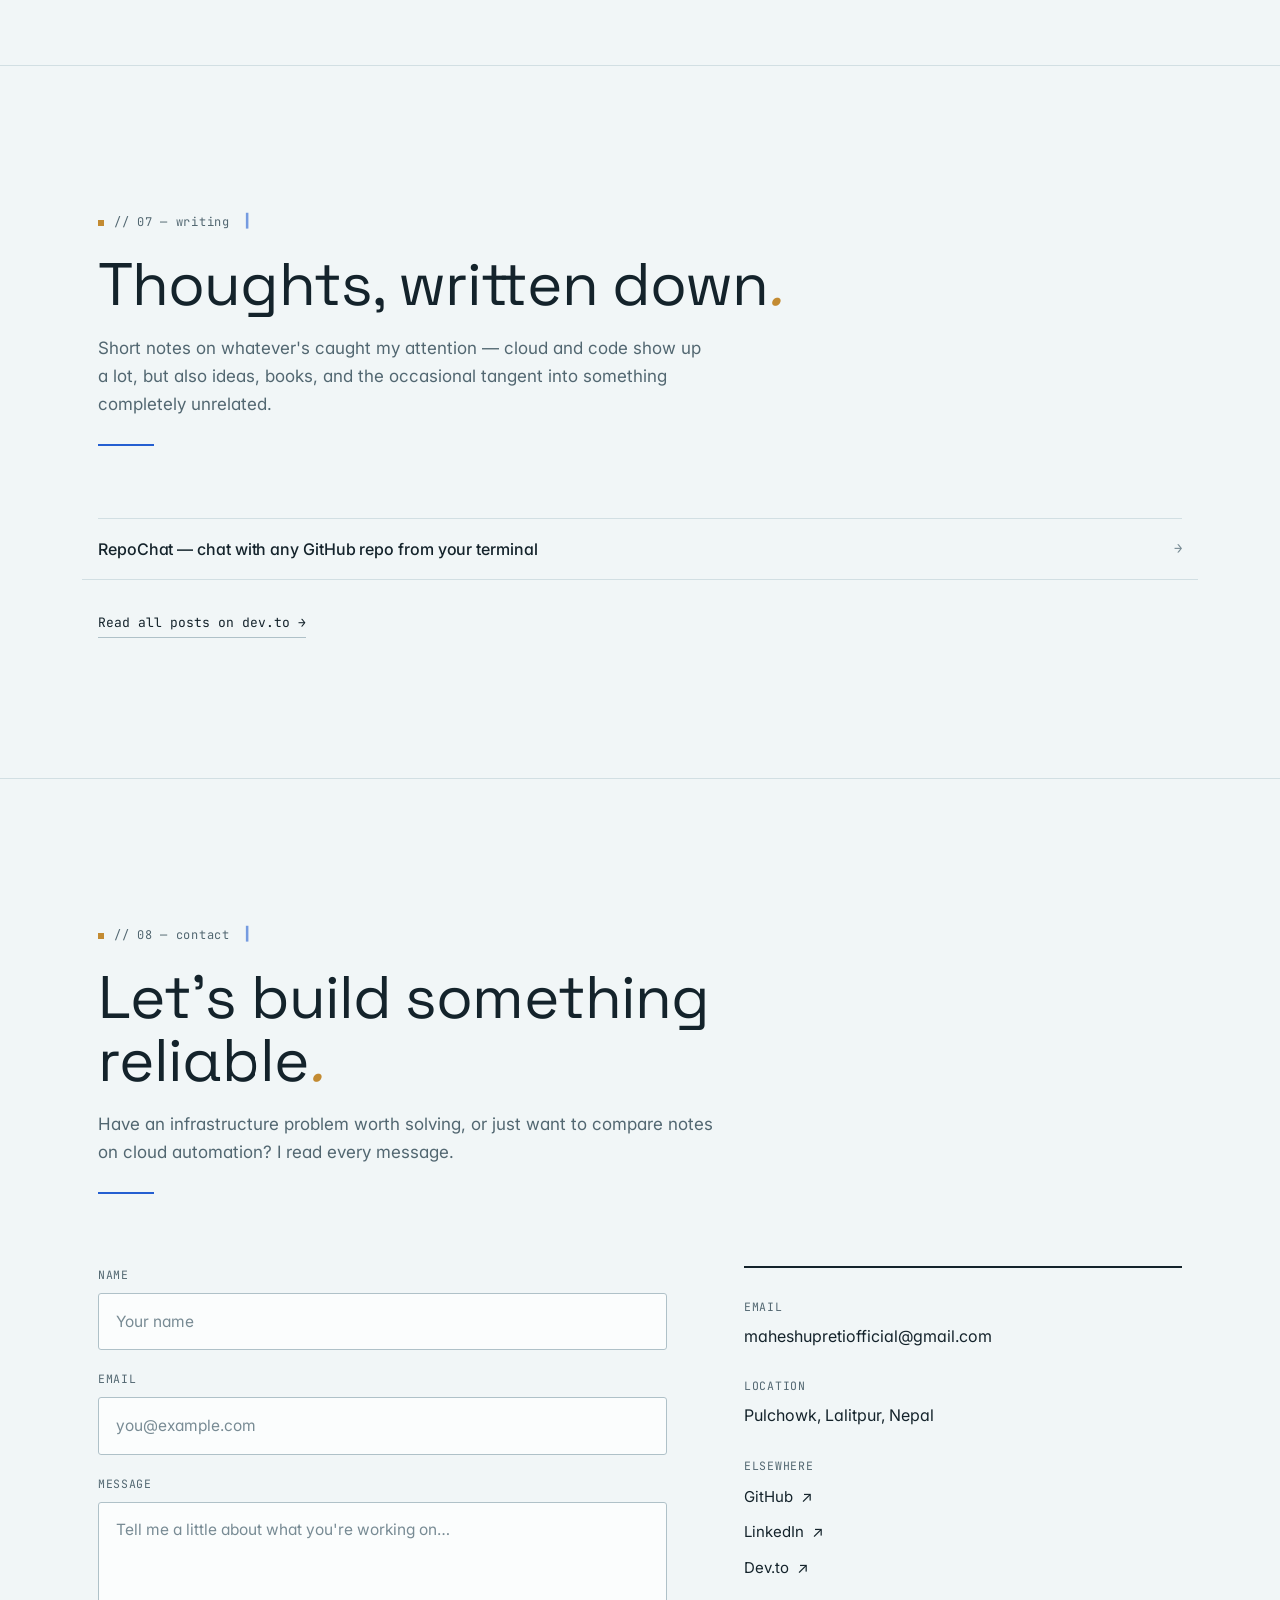
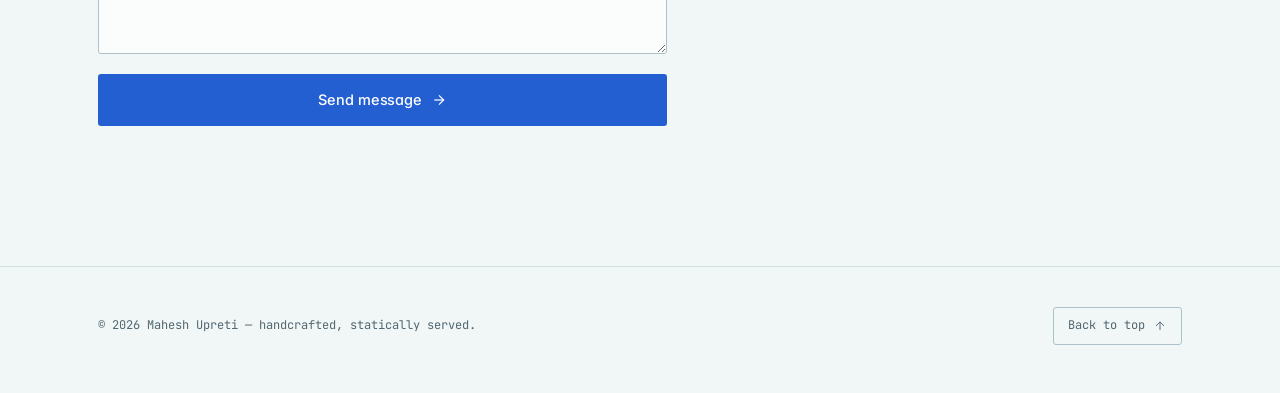
==== commit 20ef5b40: "Refresh site themes and feature Broom" ====
--- a/index.html
+++ b/index.html
@@ -5,12 +5,12 @@
   <meta name="viewport" content="width=device-width, initial-scale=1.0" />
   <title>Mahesh Upreti — Cloud Operations Engineer</title>
   <meta name="description" content="Mahesh Upreti is a Cloud Operations Engineer specialising in scalable infrastructure, secure automation, and cloud-native AI systems." />
-  <meta name="theme-color" content="#14120F" media="(prefers-color-scheme: dark)" />
-  <meta name="theme-color" content="#F7F4EF" media="(prefers-color-scheme: light)" />
+  <meta name="theme-color" content="#11191E" media="(prefers-color-scheme: dark)" />
+  <meta name="theme-color" content="#F1F6F7" media="(prefers-color-scheme: light)" />
   <link rel="stylesheet" href="styles.css" />
   <link rel="preconnect" href="https://fonts.googleapis.com" />
   <link rel="preconnect" href="https://fonts.gstatic.com" crossorigin />
-  <link href="https://fonts.googleapis.com/css2?family=Inter:wght@400;500;600;700&family=Instrument+Serif:ital@0;1&family=JetBrains+Mono:wght@400;500&display=swap" rel="stylesheet" />
+  <link href="https://fonts.googleapis.com/css2?family=Inter:wght@400;500;600;700&family=JetBrains+Mono:wght@400;500&family=Space+Grotesk:wght@400;500;600;700&display=swap" rel="stylesheet" />
   <script>
     (function () {
       var stored = localStorage.getItem('theme');
@@ -594,6 +594,24 @@
 
           <article class="goodie-card reveal reveal--pop float-ambient">
             <header class="goodie-card__head">
+              <span class="goodie-card__type">Android app</span>
+              <a class="goodie-card__link" href="https://play.google.com/store/apps/details?id=com.mahupreti.broom" target="_blank" rel="noopener noreferrer" aria-label="Get Broom on Google Play">
+                <img class="goodie-card__app-icon" src="broom/assets/icon.png" alt="" />
+              </a>
+            </header>
+            <h3 class="goodie-card__title">Broom</h3>
+            <p class="goodie-card__desc">
+              Clean up your camera roll one swipe at a time. Sort images and videos
+              into focused piles, then review everything before you sweep it away.
+            </p>
+            <a class="goodie-card__install" href="https://play.google.com/store/apps/details?id=com.mahupreti.broom" target="_blank" rel="noopener noreferrer">Get Broom on Google Play ↗</a>
+            <ul class="goodie-card__tags">
+              <li>android</li><li>privacy</li><li>photo cleanup</li>
+            </ul>
+          </article>
+
+          <article class="goodie-card reveal reveal--pop float-ambient">
+            <header class="goodie-card__head">
               <span class="goodie-card__type">Web</span>
               <a class="goodie-card__link" href="https://ioecutoff.maheshupreti.com.np/" target="_blank" rel="noopener noreferrer" aria-label="Open IOE Cutoff Predictor">
                 <svg viewBox="0 0 24 24" fill="none" stroke="currentColor" stroke-width="2" stroke-linecap="round" stroke-linejoin="round" width="16" height="16" aria-hidden="true">
--- a/styles.css
+++ b/styles.css
@@ -1,29 +1,26 @@
 /* ============================================================
-   Mahesh Upreti — Portfolio
-   Design: warm editorial (Claude-inspired) with cloud-engineer
-   accents. Light + dark parity.
-   ============================================================ */
-
-/* ----- Tokens -----
-   Warm editorial: paper and ink, one vermilion accent used sparingly.
-   No gradients, no glass, no glow — structure comes from type and rules. */
+  Mahesh Upreti — Portfolio
+  Design: technical field notes with a clear light/dark palette.
+   ============================================================ */
+
+/* ----- Tokens ----- */
 :root {
-  --bg:            #F7F4EF;  /* warm paper */
-  --bg-elev:       #FFFDF9;  /* a shade lifted off the paper */
-  --surface:       #EFEAE1;
-  --text:          #1A1714;
-  --text-muted:    #6B6259;
-  --text-subtle:   #9C9288;
-  --border:        #E0D9CE;
-  --border-strong: #C6BCAD;
-  --accent:        #C2410C;  /* vermilion */
-  --accent-hover:  #9A3412;
-  --accent-soft:   #F6E7DE;
-  --on-accent:     #FFFDF9;
-  --ok:            #4D7C0F;
-
-  /* Editorial print has no drop shadows. Tokens stay defined so any stray
-     box-shadow resolves to nothing rather than to a stale blue glow. */
+  --bg:            #F1F6F7;
+  --bg-elev:       #FBFDFD;
+  --surface:       #E4ECEF;
+  --text:          #14232B;
+  --text-muted:    #526771;
+  --text-subtle:   #788B94;
+  --border:        #D2DFE3;
+  --border-strong: #AFC1C8;
+  --accent:        #245FD1;
+  --accent-hover:  #1948AA;
+  --accent-soft:   #DFE9FC;
+  --on-accent:     #FFFFFF;
+  --ok:            #2D805F;
+  --gold:          #C38B32;
+
+  /* Keep shadows restrained; structure comes from type, grid, and rules. */
   --shadow-sm: none;
   --shadow-md: none;
   --shadow-lg: none;
@@ -33,7 +30,7 @@
   --maxw: 1180px;
   --gutter: clamp(20px, 4vw, 48px);
 
-  --serif: "Instrument Serif", "Iowan Old Style", "Apple Garamond", Georgia, serif;
+  --serif: "Space Grotesk", "Inter", sans-serif;
   --sans:  "Inter", -apple-system, BlinkMacSystemFont, "Segoe UI", Roboto, sans-serif;
   --mono:  "JetBrains Mono", ui-monospace, "SF Mono", Menlo, Consolas, monospace;
 
@@ -46,19 +43,20 @@
 }
 
 [data-theme="dark"] {
-  --bg:            #14120F;  /* warm ink */
-  --bg-elev:       #1C1917;
-  --surface:       #262220;
-  --text:          #EDE8E0;
-  --text-muted:    #A39A8E;
-  --text-subtle:   #6E655B;
-  --border:        #2A2521;
-  --border-strong: #443C35;
-  --accent:        #E86A43;
-  --accent-hover:  #F28A65;
-  --accent-soft:   #2A1710;
-  --on-accent:     #14120F;
-  --ok:            #84CC16;
+  --bg:            #11191E;
+  --bg-elev:       #18252B;
+  --surface:       #22333A;
+  --text:          #EEF5F6;
+  --text-muted:    #B1C1C6;
+  --text-subtle:   #81969D;
+  --border:        #30444B;
+  --border-strong: #486169;
+  --accent:        #82B5FF;
+  --accent-hover:  #A7CCFF;
+  --accent-soft:   #20354C;
+  --on-accent:     #11191E;
+  --ok:            #8BD2A9;
+  --gold:          #F0C779;
 }
 
 /* ----- Reset ----- */
@@ -133,8 +131,8 @@
 .serif-italic {
   font-family: var(--serif);
   font-style: italic;
-  color: var(--accent);
-  -webkit-text-fill-color: var(--accent);
+  color: var(--gold);
+  -webkit-text-fill-color: var(--gold);
   font-weight: 400;
 }
 
@@ -158,7 +156,7 @@
   content: "";
   width: 6px;
   height: 6px;
-  background: var(--accent);
+  background: var(--gold);
   flex: none;
 }
 .section__title {
@@ -360,19 +358,19 @@
 
 .hero__name {
   font-family: var(--serif);
-  font-weight: 400;
-  font-size: clamp(60px, 12vw, 148px);
+  font-weight: 600;
+  font-size: 112px;
   line-height: 0.95;
-  letter-spacing: -0.025em;
+  letter-spacing: 0;
   margin: 0;
   color: var(--text);
 }
 
 .hero__lede {
   font-family: var(--serif);
-  font-size: clamp(22px, 2.6vw, 32px);
+  font-size: 28px;
   line-height: 1.35;
-  letter-spacing: -0.005em;
+  letter-spacing: 0;
   color: var(--text);
   max-width: 24ch;
   margin: clamp(28px, 4vw, 42px) 0 0;
@@ -849,6 +847,12 @@
   color: var(--accent);
   border-color: var(--accent);
 }
+.goodie-card__app-icon {
+  width: 21px;
+  height: 21px;
+  border-radius: 5px;
+  object-fit: cover;
+}
 .goodie-card__title {
   font-family: var(--mono);
   font-size: 17px;
@@ -1565,57 +1569,17 @@
   z-index: 0;
 }
 
+.hero__sky::before {
+  content: "";
+  position: absolute;
+  inset: 12% 0 5%;
+  background-image: linear-gradient(to right, color-mix(in oklab, var(--accent) 12%, transparent) 1px, transparent 1px), linear-gradient(to bottom, color-mix(in oklab, var(--accent) 12%, transparent) 1px, transparent 1px);
+  background-size: 44px 44px;
+  mask-image: linear-gradient(to right, #000 0%, transparent 74%);
+}
+
 .hero__cloud {
-  position: absolute;
-  fill: var(--text-muted);
-  opacity: 0.10;
-  will-change: transform;
-}
-[data-theme="dark"] .hero__cloud {
-  fill: var(--text-muted);
-  opacity: 0.09;
-}
-
-.hero__cloud--1 {
-  width: 280px;
-  top: 22%;
-  left: -200px;
-  animation: cloudDrift 65s linear infinite;
-}
-.hero__cloud--2 {
-  width: 380px;
-  top: 6%;
-  left: -300px;
-  opacity: 0.07;
-  animation: cloudDrift 90s linear infinite;
-  animation-delay: -22s;
-}
-[data-theme="dark"] .hero__cloud--2 { opacity: 0.10; }
-
-.hero__cloud--3 {
-  width: 220px;
-  top: 58%;
-  left: -180px;
-  opacity: 0.06;
-  animation: cloudDrift 75s linear infinite;
-  animation-delay: -50s;
-}
-[data-theme="dark"] .hero__cloud--3 { opacity: 0.09; }
-
-.hero__cloud--4 {
-  width: 320px;
-  top: 72%;
-  left: -260px;
-  opacity: 0.05;
-  animation: cloudDrift 100s linear infinite;
-  animation-delay: -75s;
-}
-[data-theme="dark"] .hero__cloud--4 { opacity: 0.08; }
-
-@keyframes cloudDrift {
-  0%   { transform: translateX(0)        translateY(0); }
-  50%  { transform: translateX(60vw)     translateY(-8px); }
-  100% { transform: translateX(120vw)    translateY(0); }
+  display: none;
 }
 
 /* ============================================================
@@ -1735,6 +1699,8 @@
 
 @media (max-width: 720px) {
   body { font-size: 16px; }
+  .hero__name { font-size: 44px; line-height: 1.2; overflow: visible; }
+  .hero-char { display: inline; opacity: 1; transform: none; animation: none; }
 
   .nav__links {
     position: fixed;
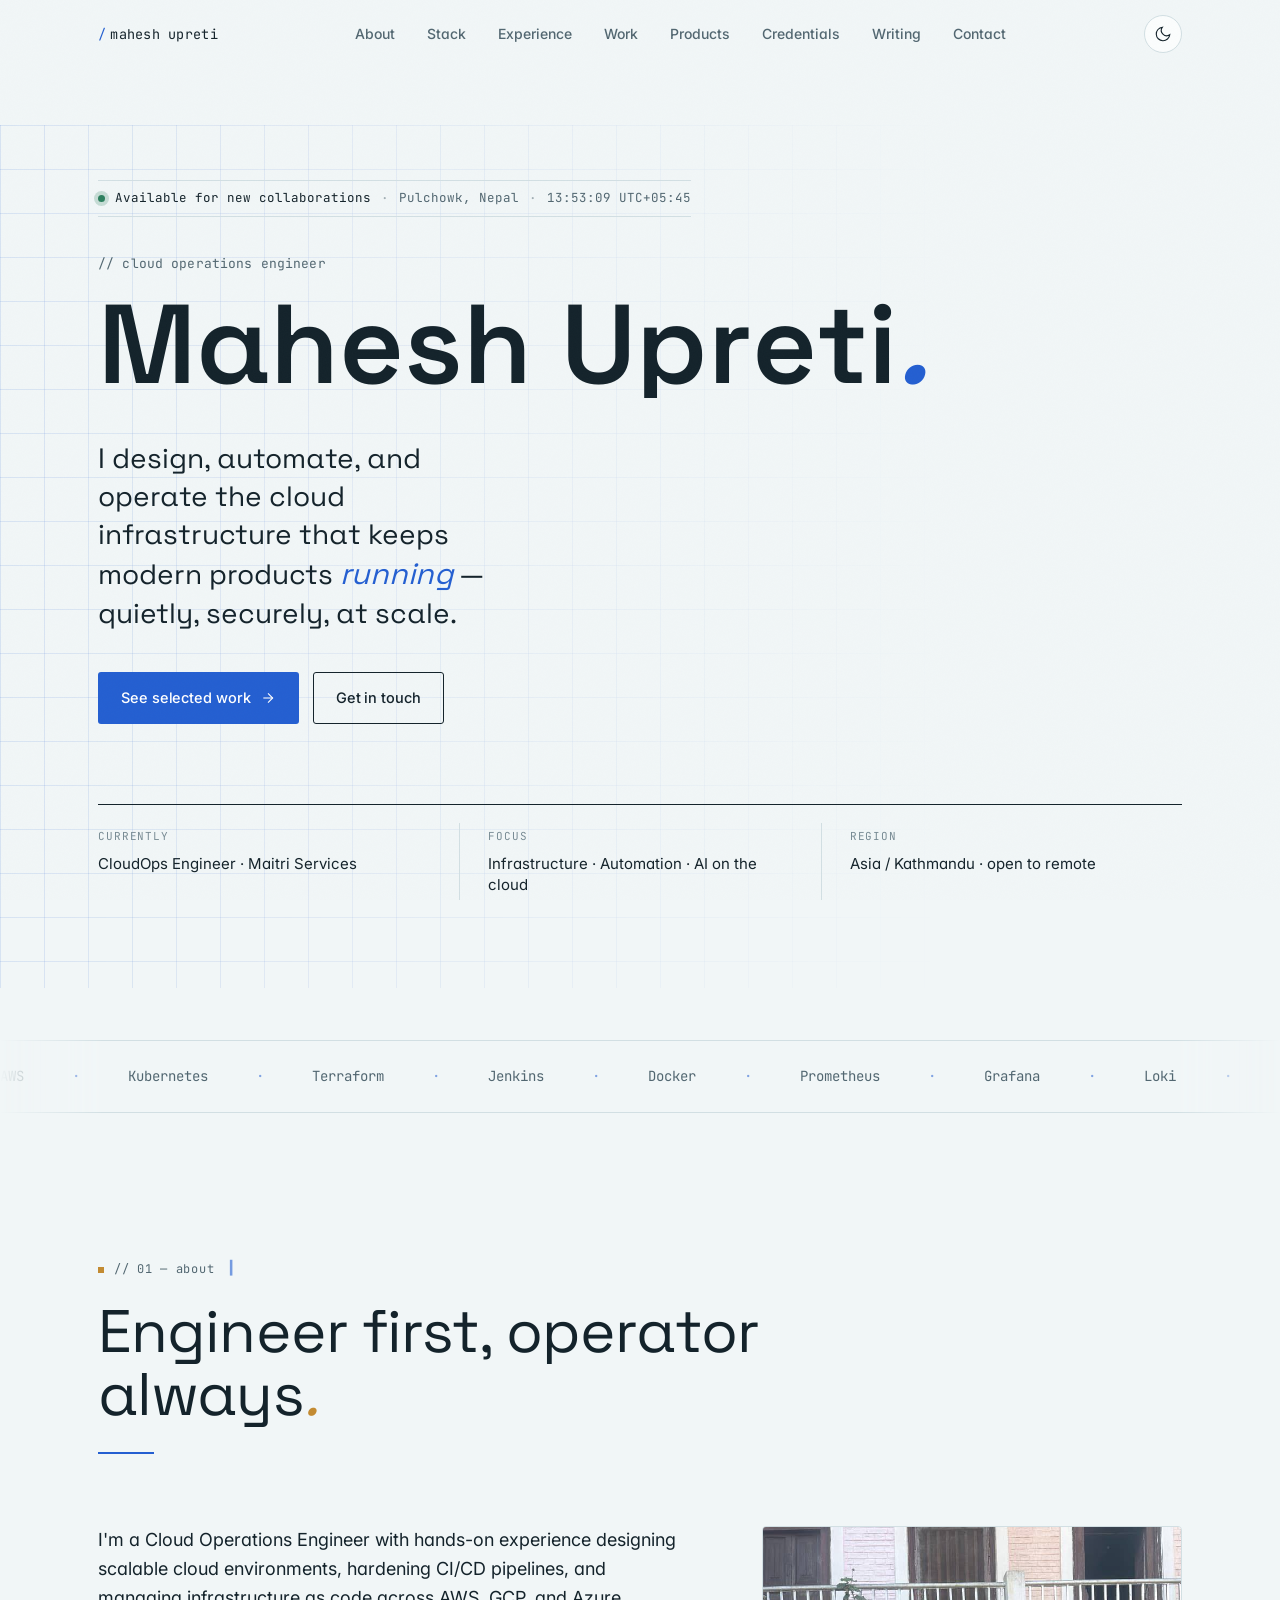
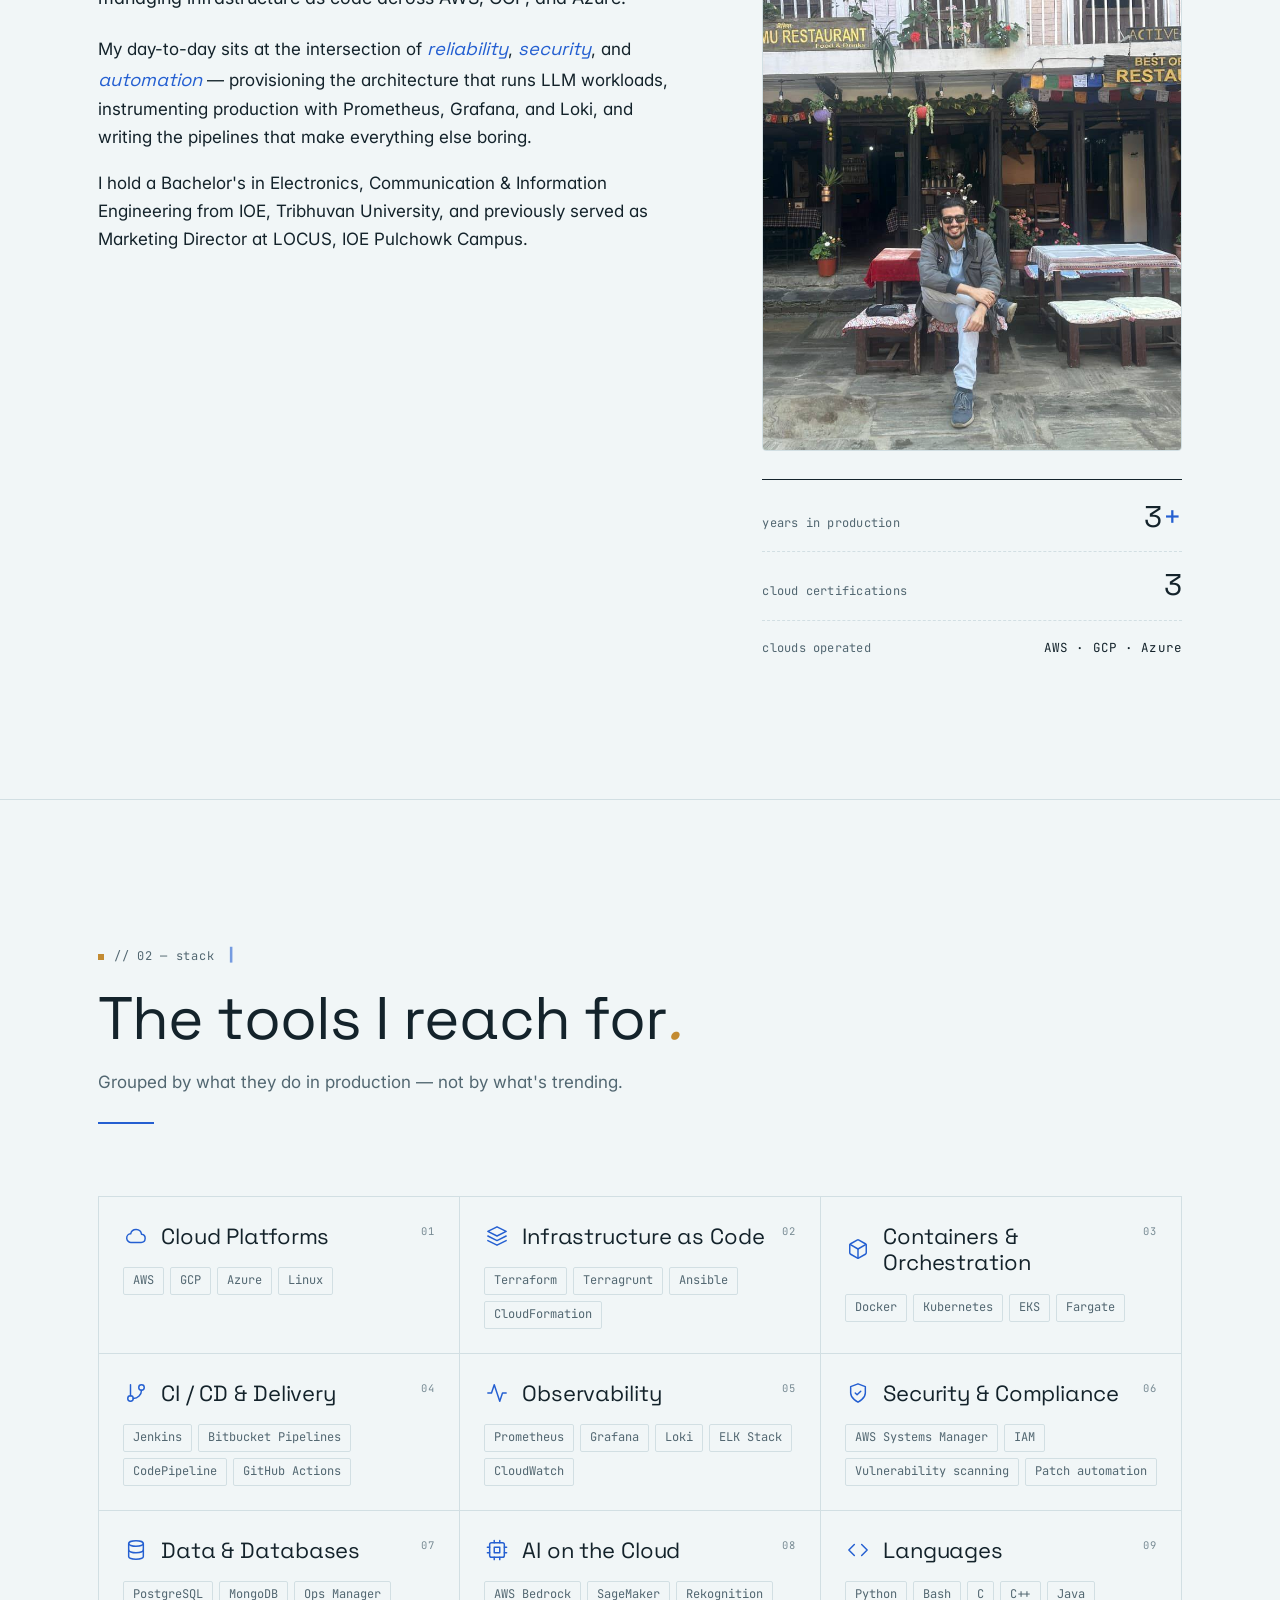
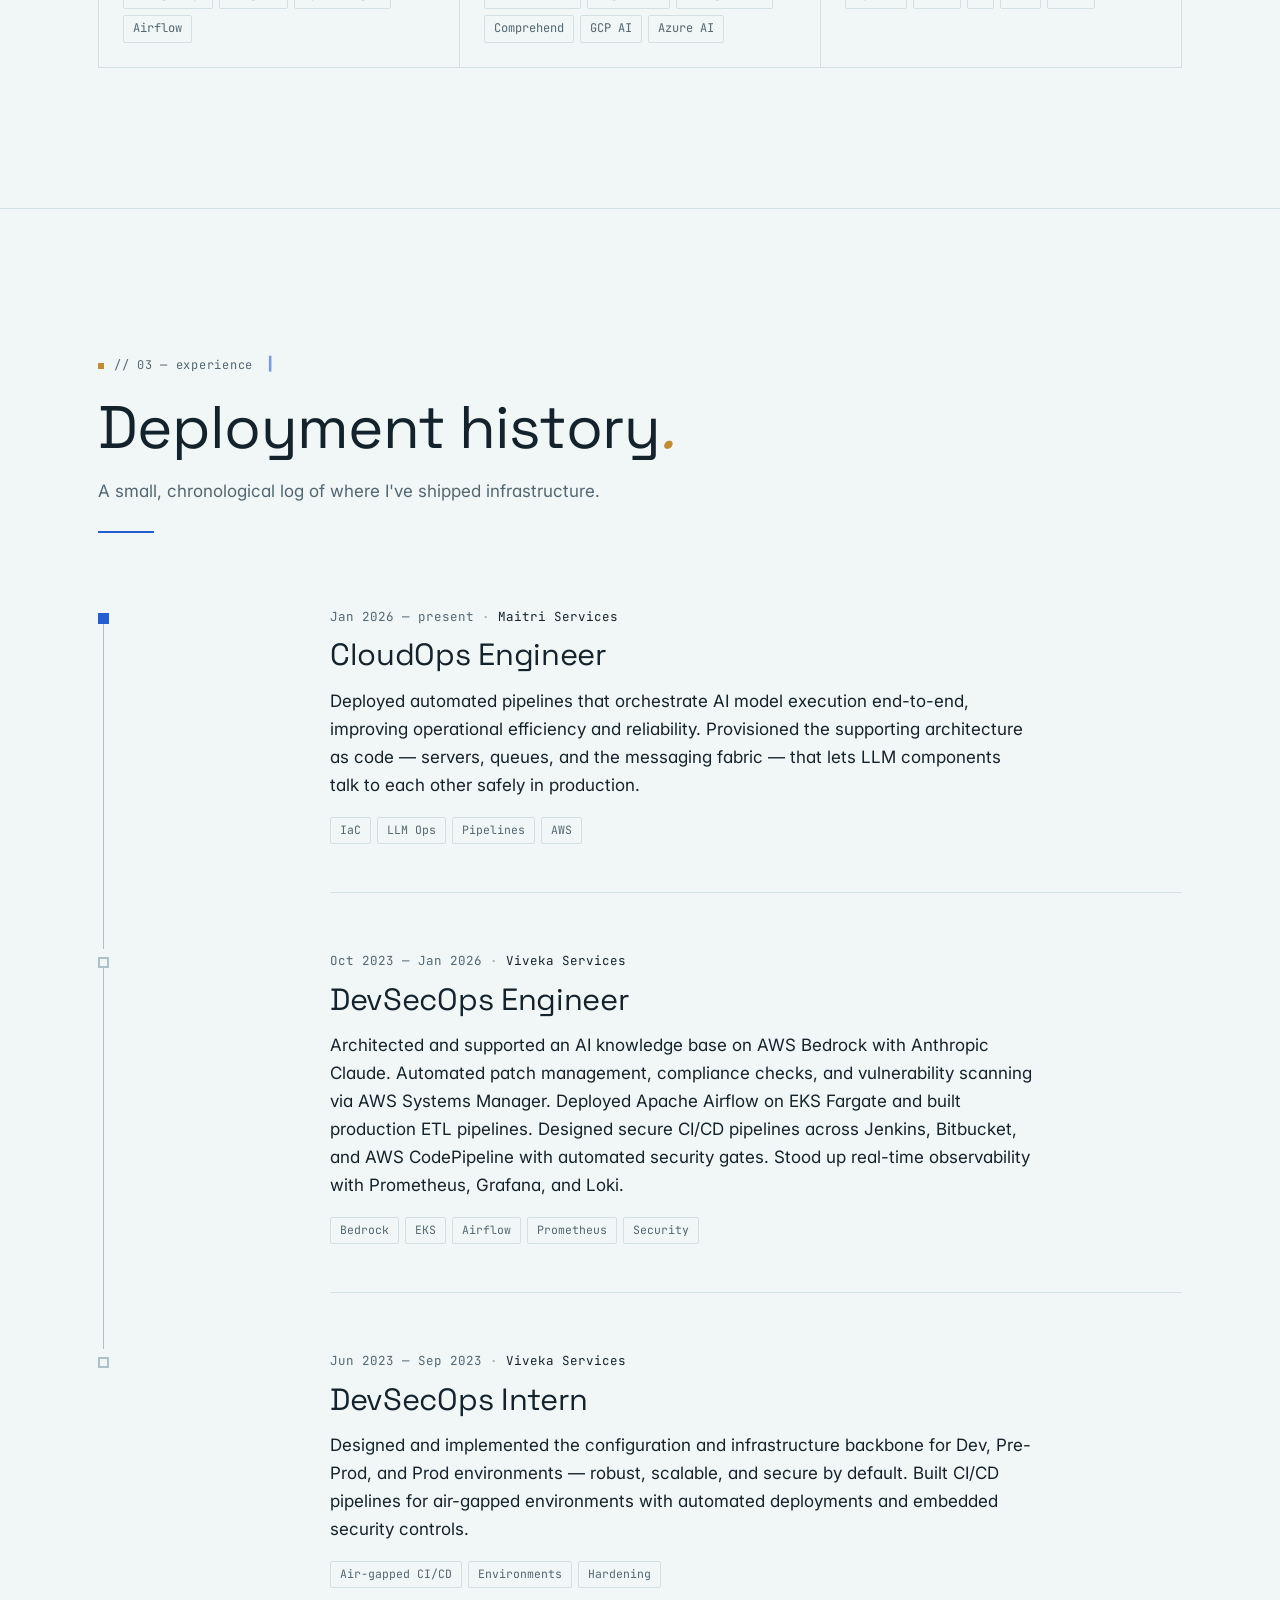
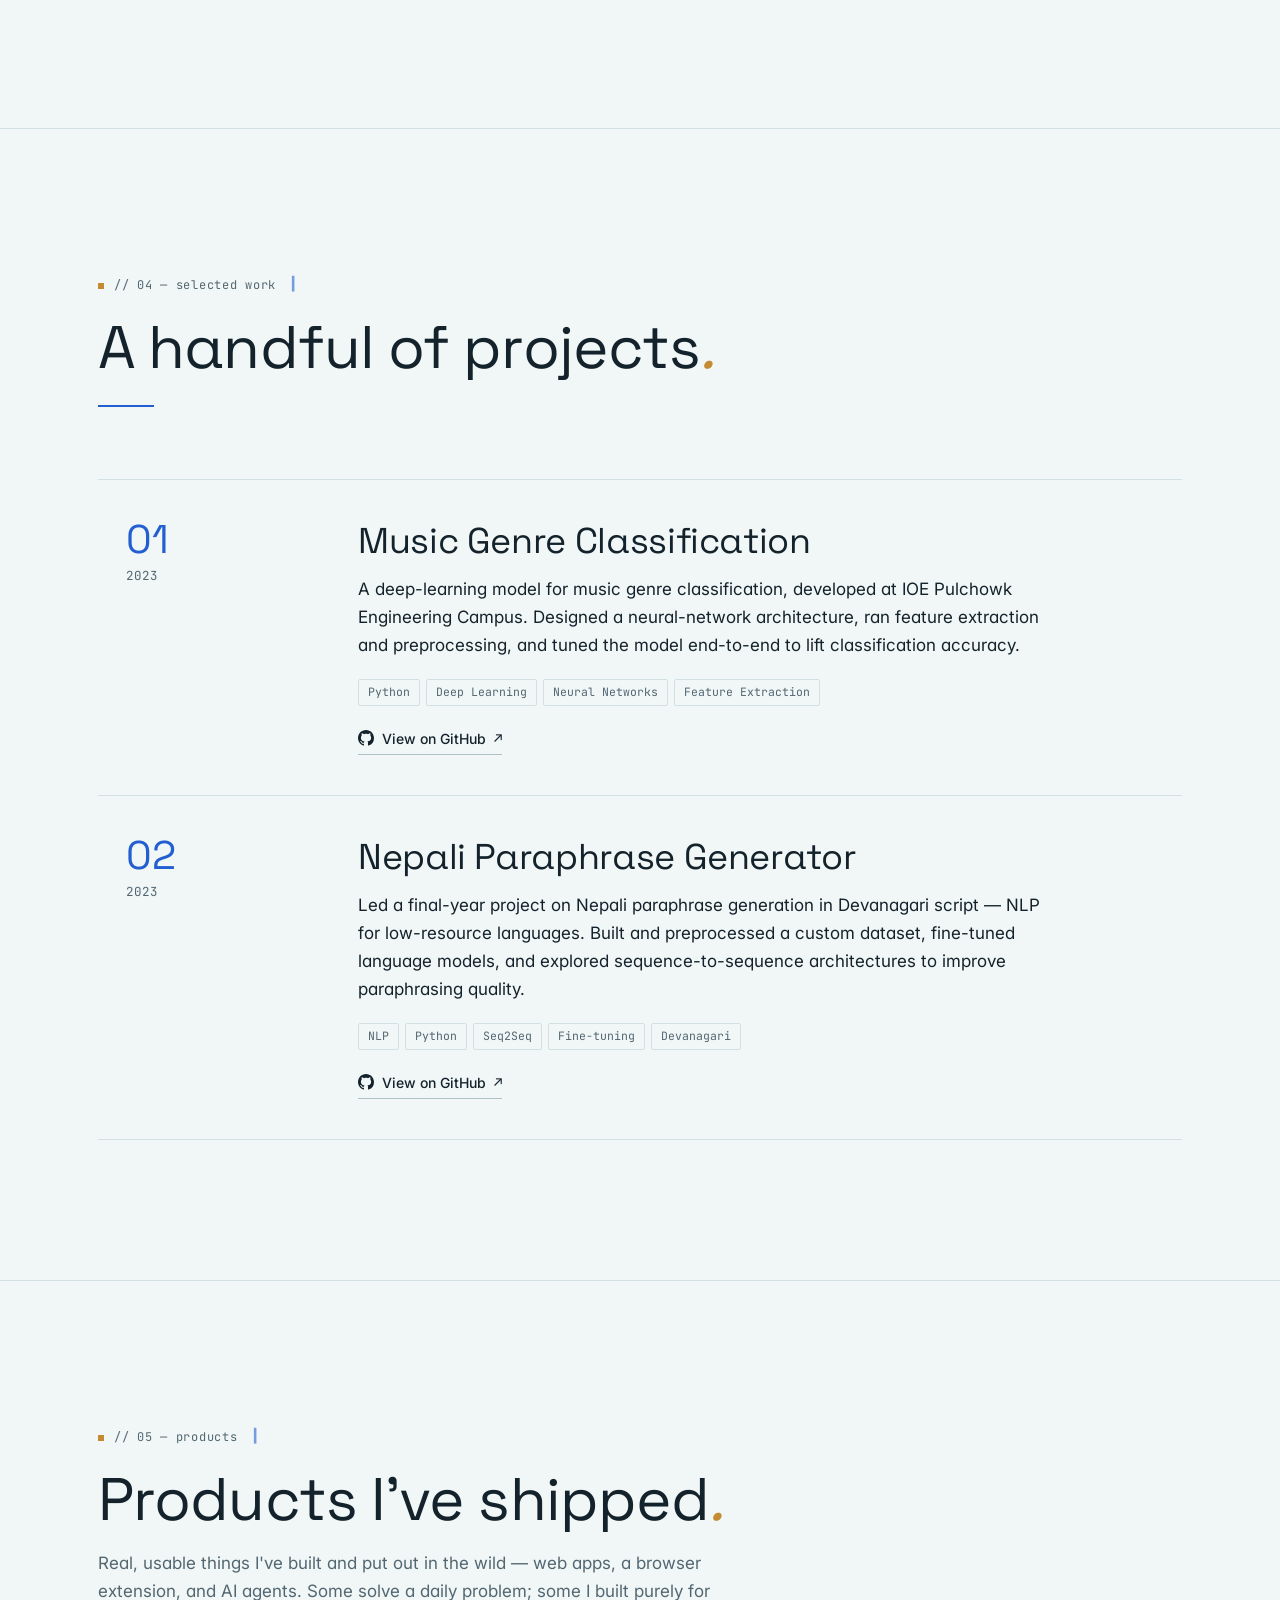
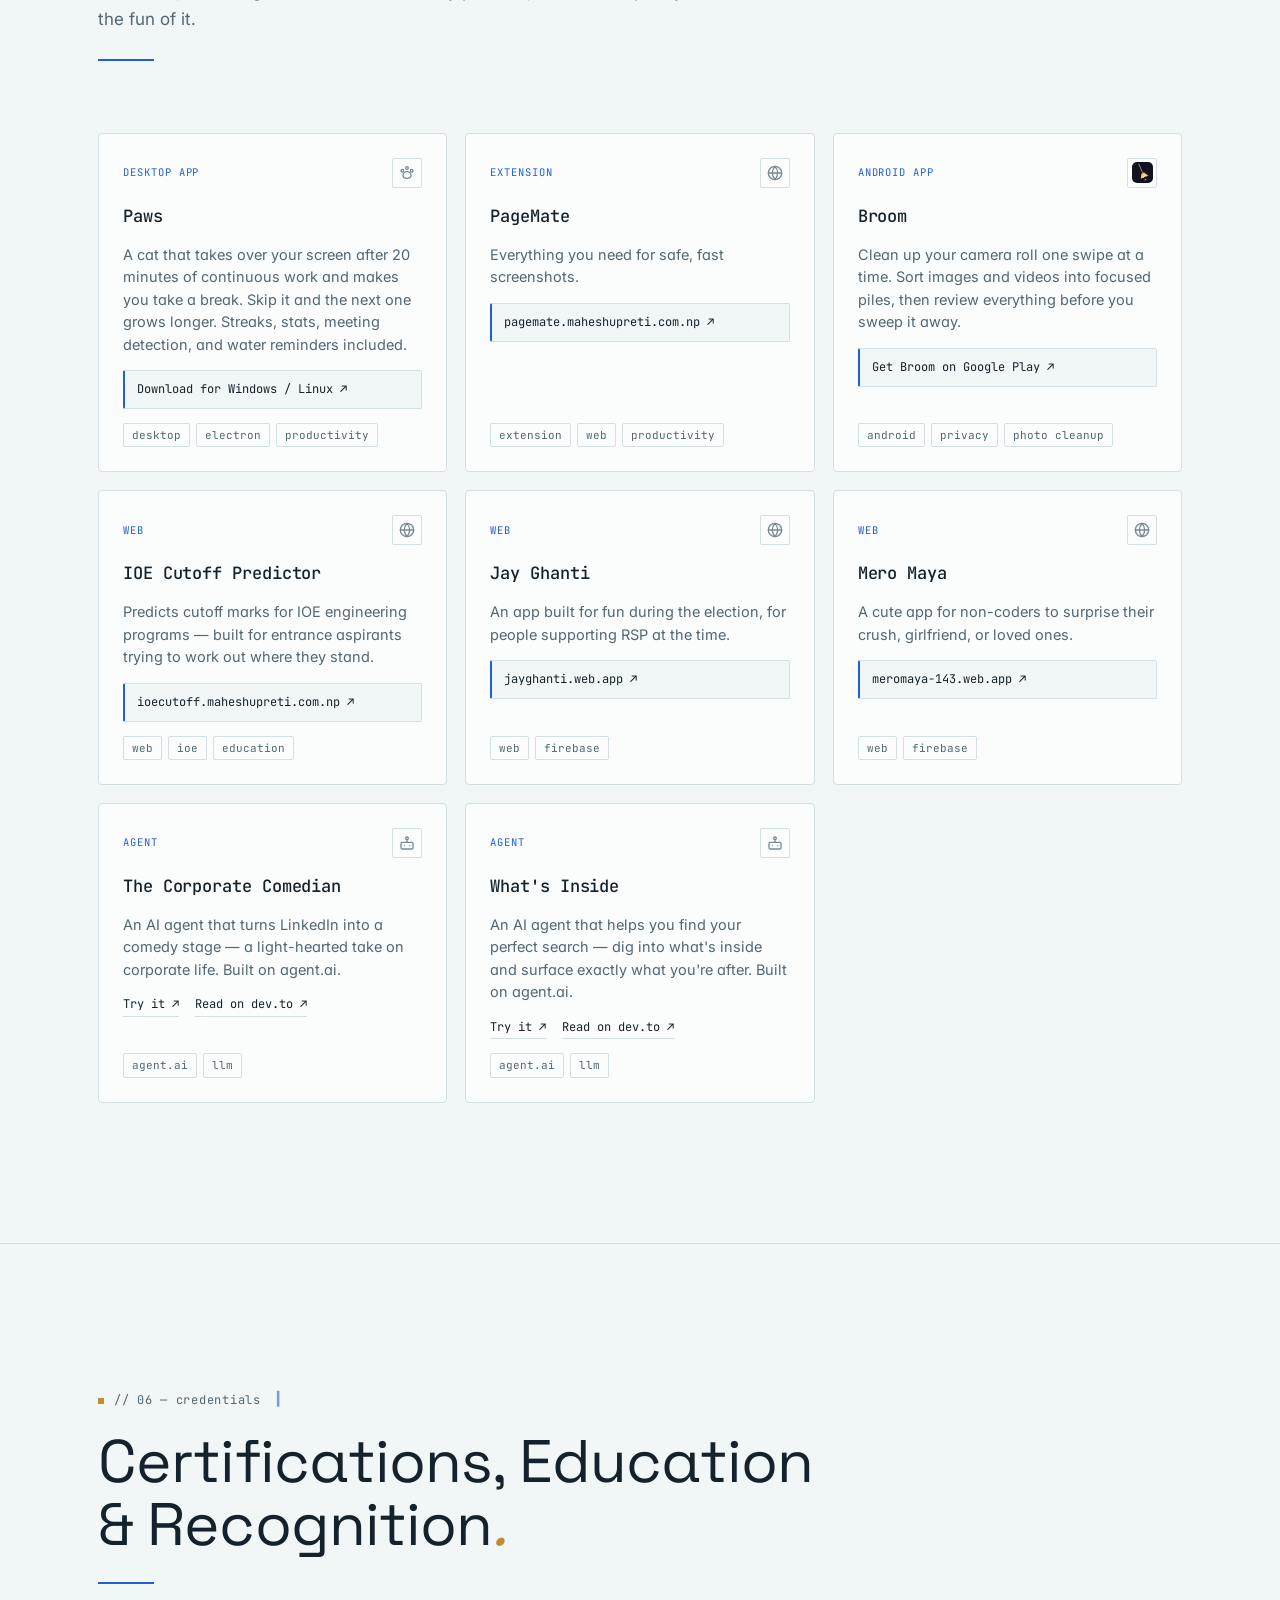
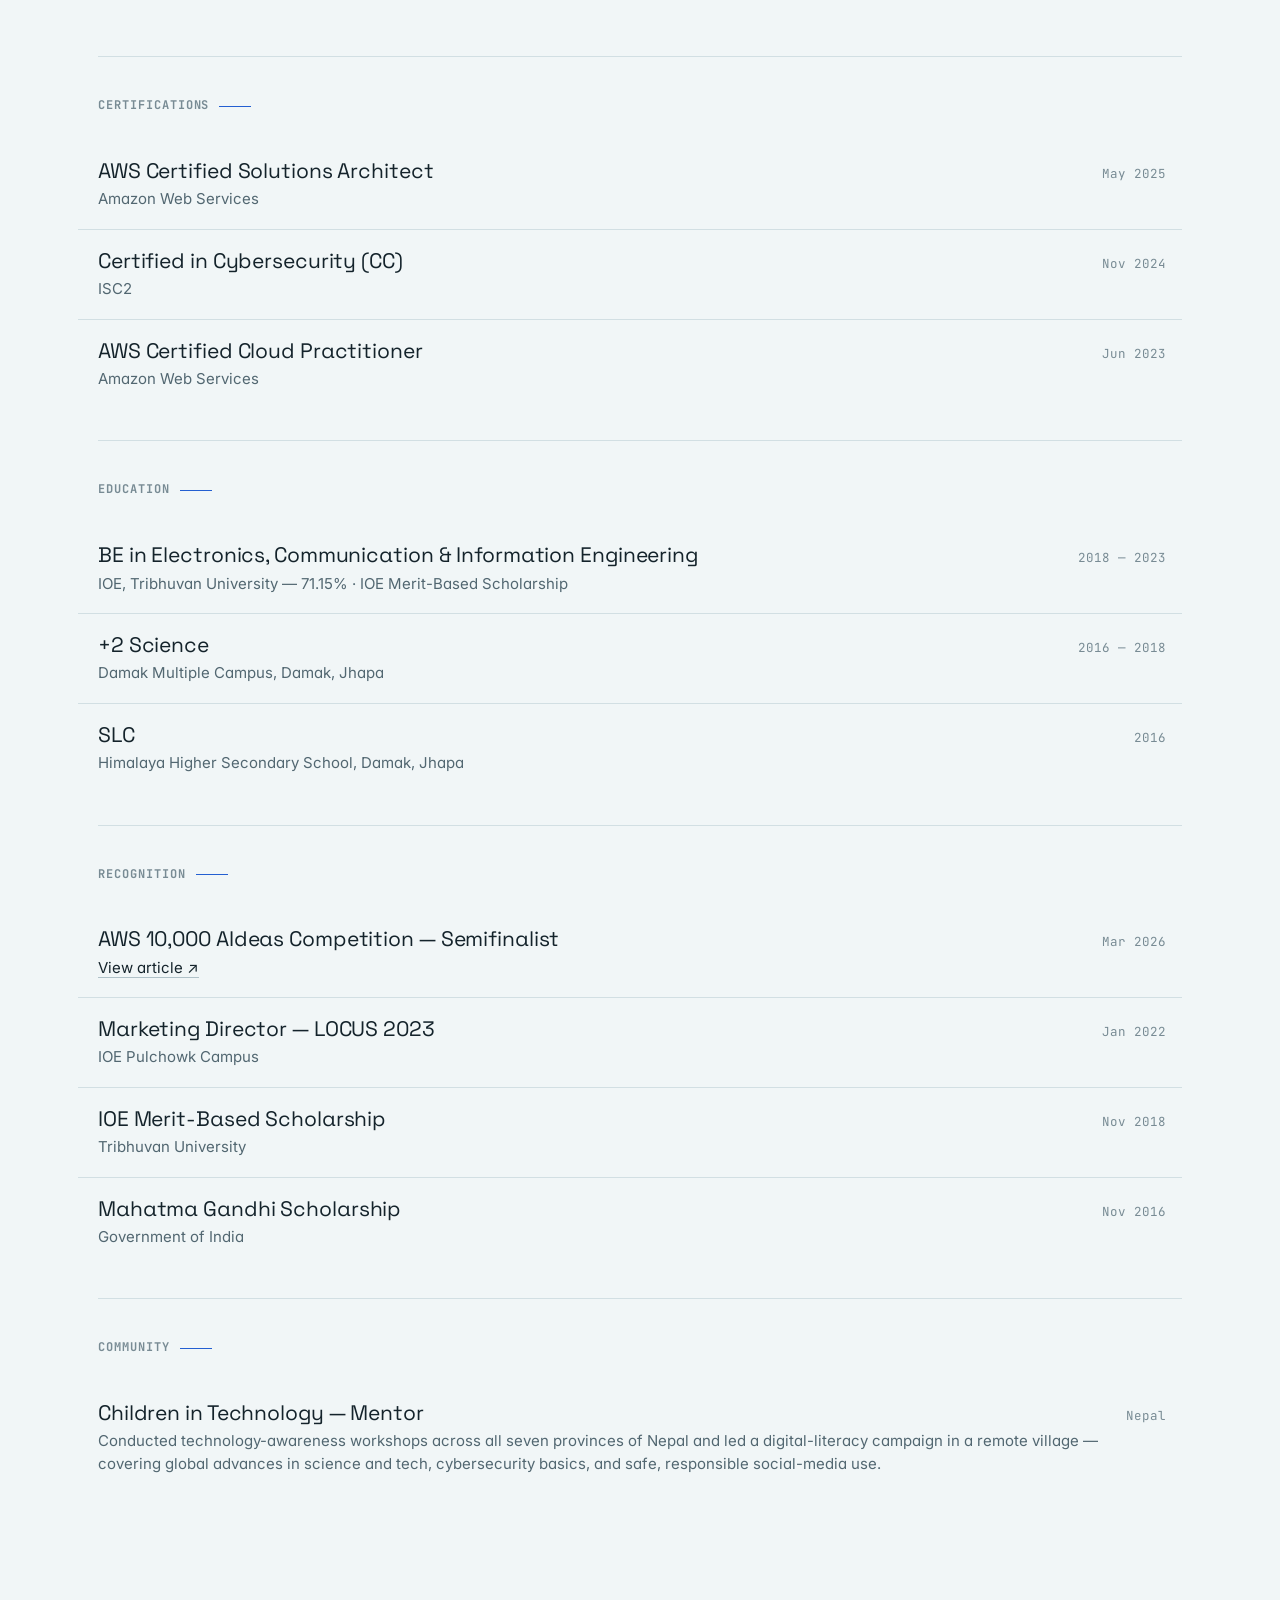
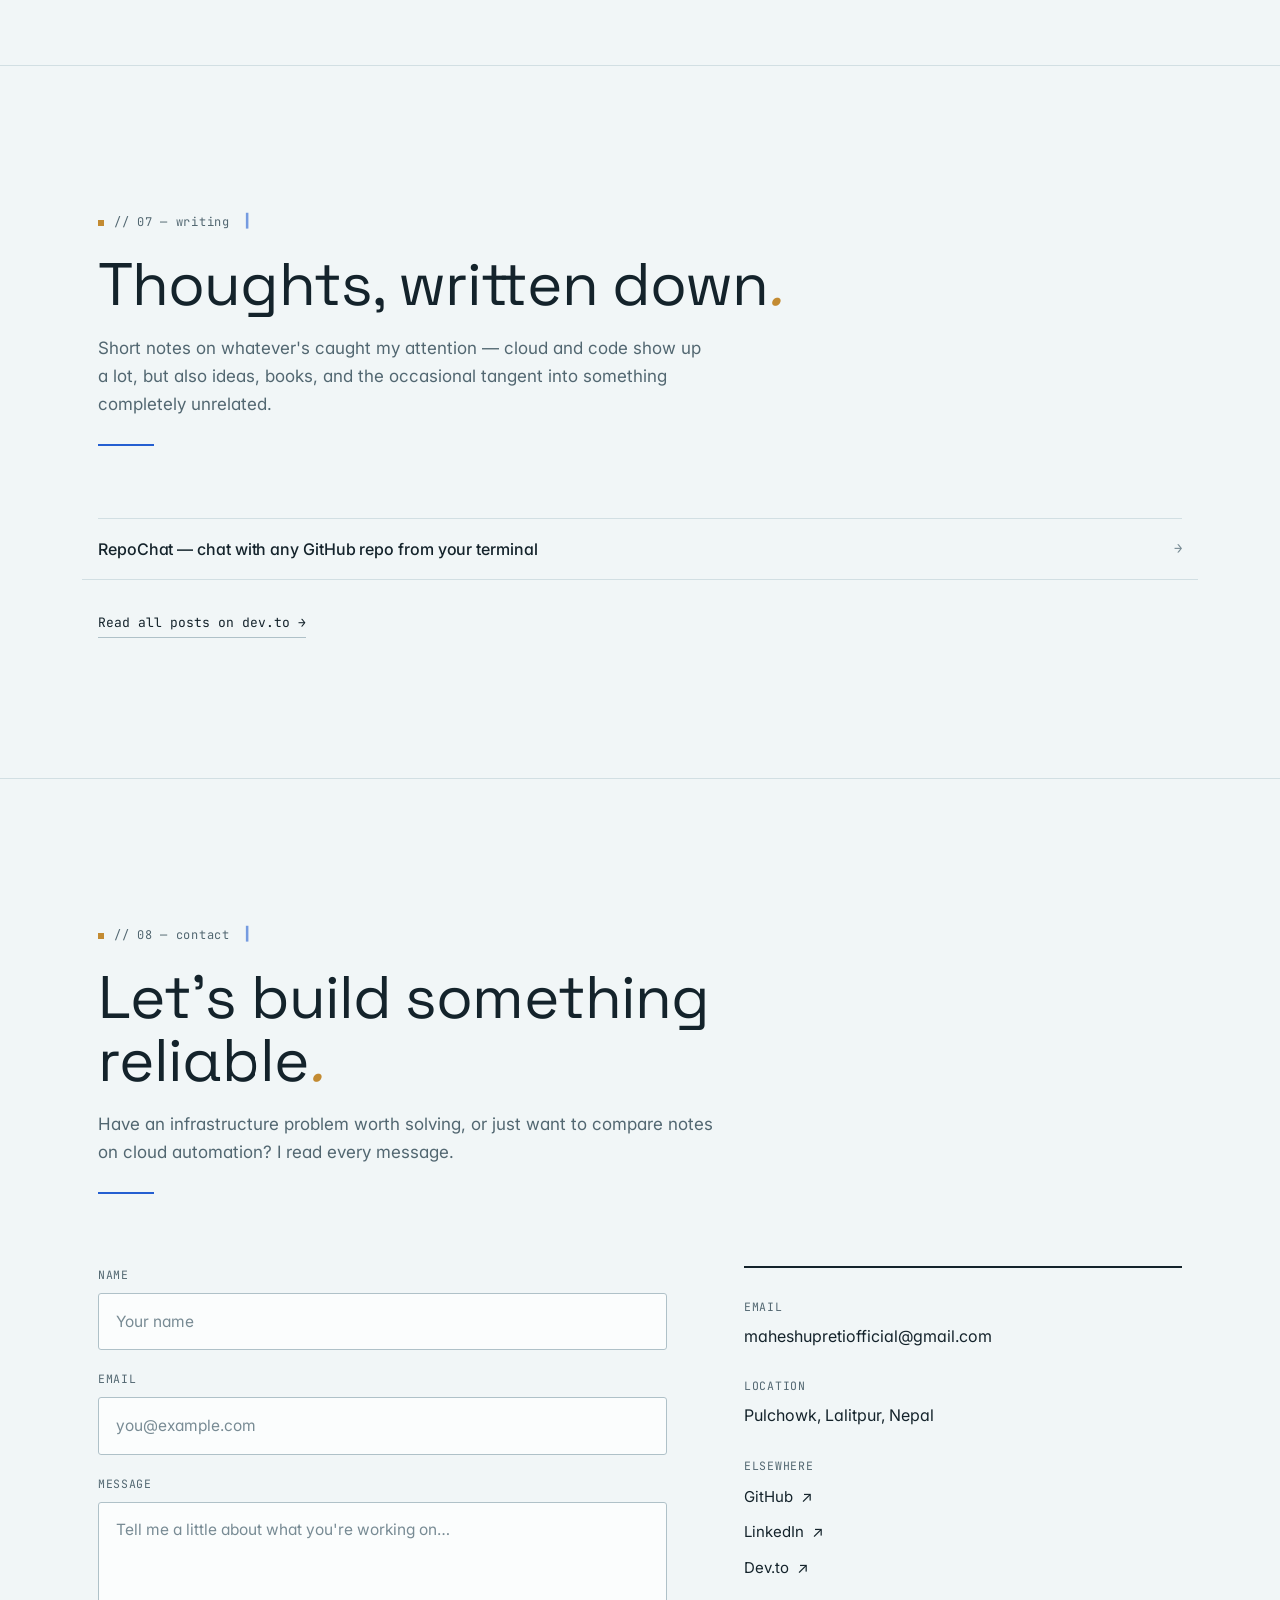
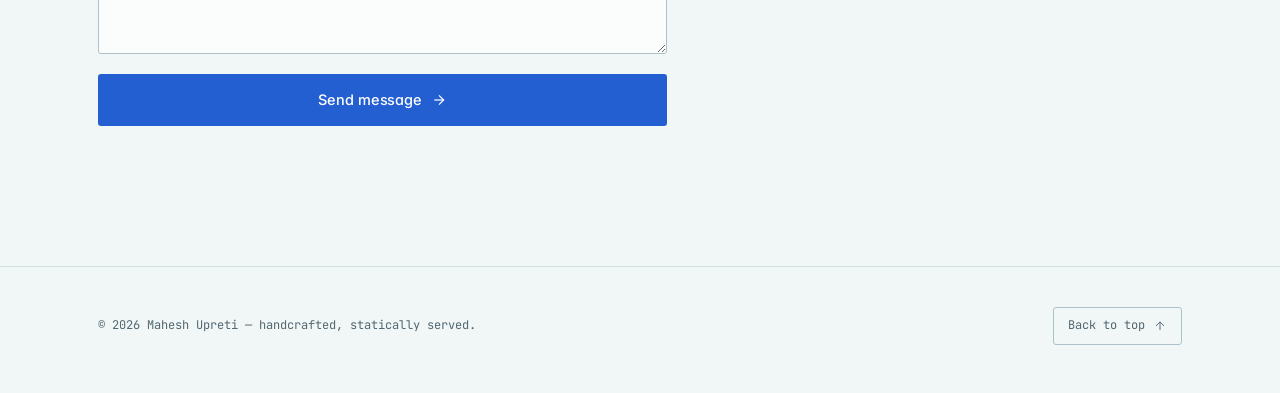
==== commit ee95769c: "Bust cached portfolio stylesheet" ====
--- a/index.html
+++ b/index.html
@@ -7,7 +7,7 @@
   <meta name="description" content="Mahesh Upreti is a Cloud Operations Engineer specialising in scalable infrastructure, secure automation, and cloud-native AI systems." />
   <meta name="theme-color" content="#11191E" media="(prefers-color-scheme: dark)" />
   <meta name="theme-color" content="#F1F6F7" media="(prefers-color-scheme: light)" />
-  <link rel="stylesheet" href="styles.css" />
+  <link rel="stylesheet" href="styles.css?v=20ef5b4" />
   <link rel="preconnect" href="https://fonts.googleapis.com" />
   <link rel="preconnect" href="https://fonts.gstatic.com" crossorigin />
   <link href="https://fonts.googleapis.com/css2?family=Inter:wght@400;500;600;700&family=JetBrains+Mono:wght@400;500&family=Space+Grotesk:wght@400;500;600;700&display=swap" rel="stylesheet" />
